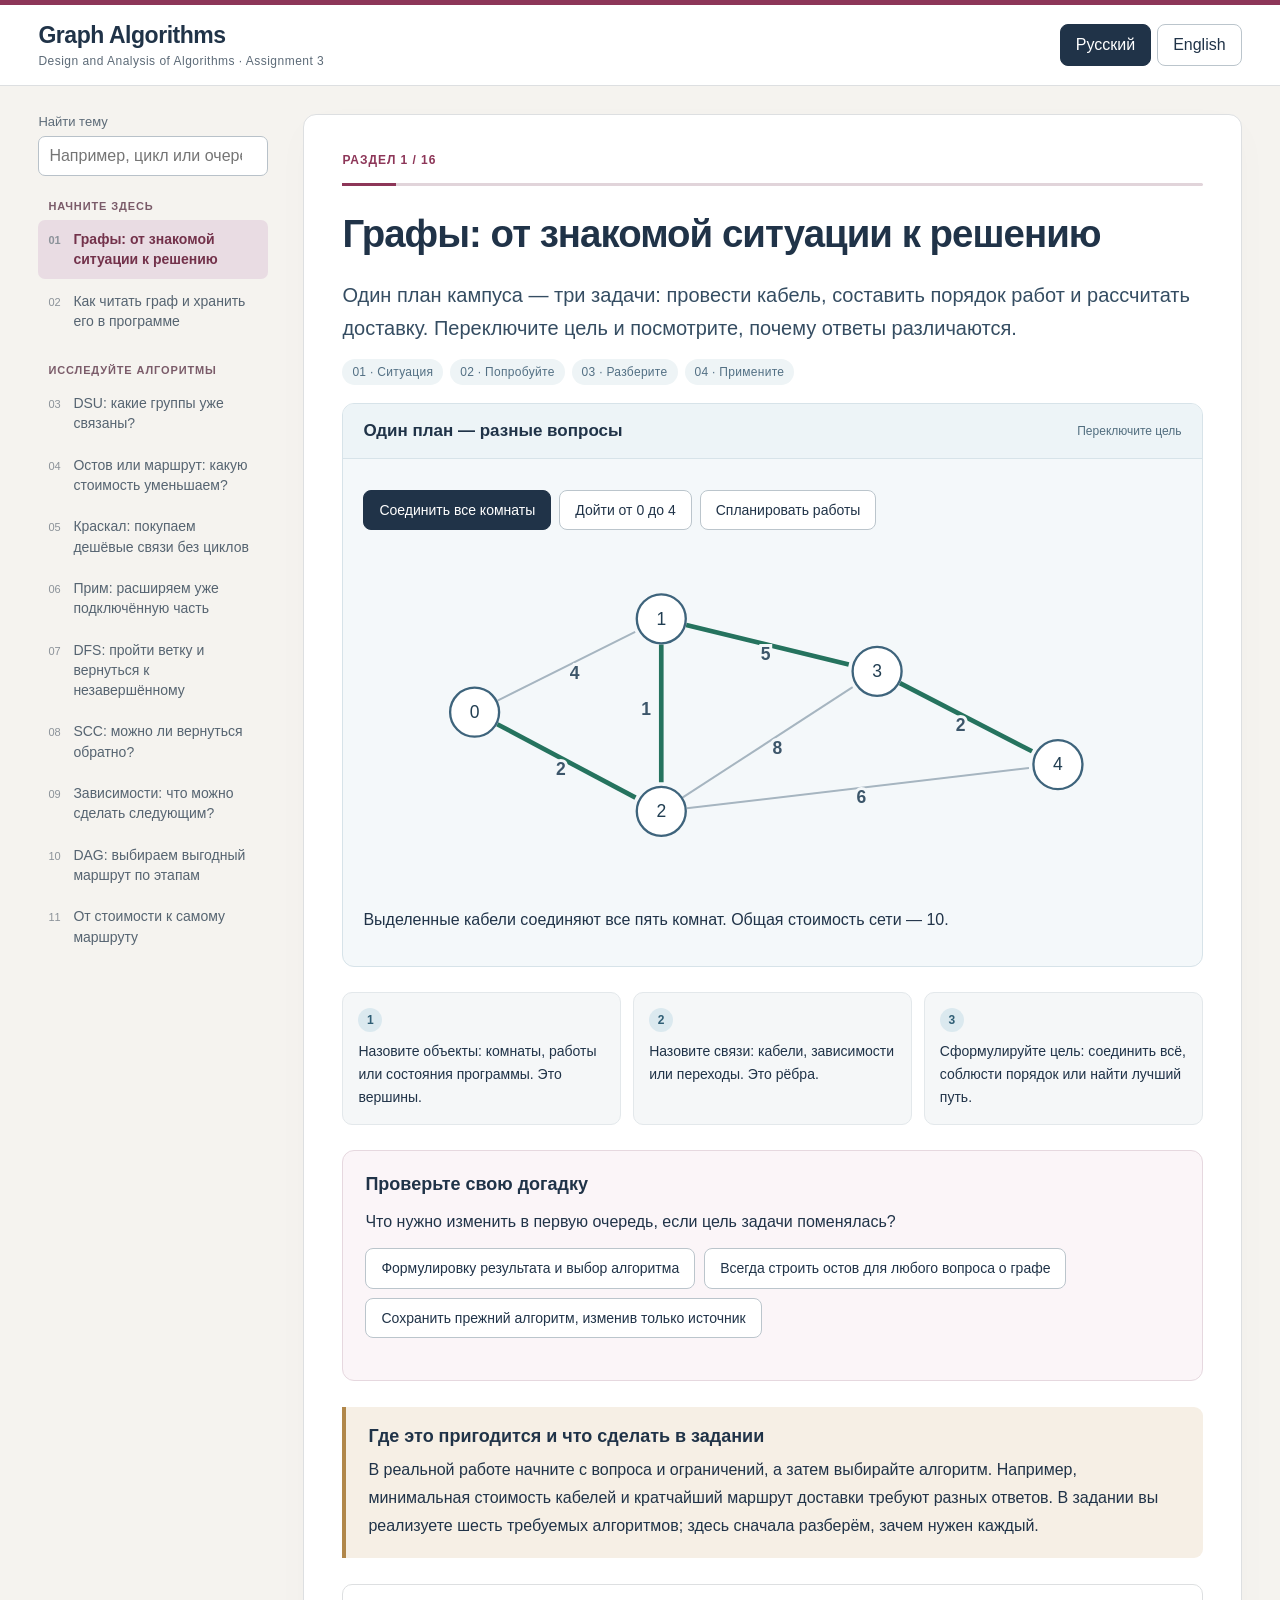
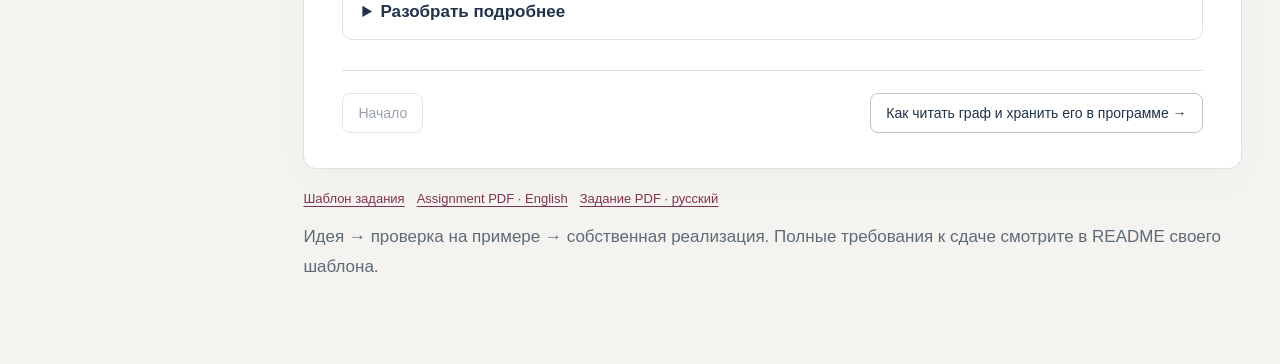
==== docs/index.html @ f6b81cdb "Уточнить субтитры и добавить выбор языка в плеере" ====
<!doctype html><html lang="ru"><head><meta charset="utf-8"><meta name="viewport" content="width=device-width,initial-scale=1"><meta name="description" content="Explore graph algorithms through interactive diagrams, questions, practical applications and course reading. Russian and English."><title>Graph Algorithms | DAA</title><style>:root{font-family:"Segoe UI",Arial,sans-serif;color:#203348;background:#f5f3ef;--ink:#203348;--muted:#5d6b78;--line:#dddfe1;--rose:#8d3658;--blue:#356b89;--green:#25735e;--amber:#9b6616}*{box-sizing:border-box}body{margin:0}button,input,select{font:inherit}button,a,summary{-webkit-tap-highlight-color:transparent}button{cursor:pointer;border:1px solid #bbc5cc;border-radius:8px;padding:10px 15px;background:white;color:var(--ink);line-height:1.3}button:hover{border-color:var(--blue);background:#f0f6f8}button:disabled{opacity:.45;cursor:default}button[aria-pressed=true],button.primary{background:var(--ink);color:white;border-color:var(--ink)}a{color:#813450;text-underline-offset:3px}a:focus-visible,button:focus-visible,input:focus-visible,summary:focus-visible{outline:3px solid #bd7293;outline-offset:3px}header{background:#fff;border-top:5px solid var(--rose);border-bottom:1px solid var(--line);padding:17px 3vw;display:flex;justify-content:space-between;align-items:center;gap:15px;flex-wrap:wrap}.brand{font-size:23px;font-weight:700;letter-spacing:-.02em}.brand small{display:block;font-size:12px;color:var(--muted);letter-spacing:.04em;font-weight:500;margin-top:5px}.languages{display:flex;gap:6px}.layout{max-width:1480px;margin:auto;display:grid;grid-template-columns:230px minmax(0,990px);gap:35px;padding:28px 3vw 50px}aside{position:sticky;top:18px;align-self:start;max-height:94vh;overflow:auto}aside label{font-size:13px;color:var(--muted);display:block;margin:0 0 7px}#search{width:100%;border:1px solid #b8c1c9;border-radius:7px;padding:10px;background:white}.navgroup{font-size:11px;font-weight:700;text-transform:uppercase;letter-spacing:.08em;color:#7a5b69;margin:24px 10px 8px}#contents a{display:flex;align-items:baseline;gap:8px;text-decoration:none;color:#566471;font-size:14px;line-height:1.45;padding:9px 10px;border-radius:7px;margin:3px 0}#contents a span{font-size:11px;min-width:17px;color:#8b9299}#contents a:hover{background:#ece7e5}#contents a[aria-current=page]{background:#e9dce3;color:#73324b;font-weight:650}.navhint{font-size:13px;color:var(--muted);line-height:1.6;padding:0 10px}article{background:white;border:1px solid var(--line);border-radius:13px;padding:35px 38px;box-shadow:0 12px 40px #20334805;min-width:0}.eyebrow{font-size:12px;color:var(--rose);font-weight:700;text-transform:uppercase;letter-spacing:.08em;margin:0 0 12px}h1{font-size:clamp(28px,3vw,39px);line-height:1.2;letter-spacing:-.025em;margin:0 0 22px}h2{font-size:23px;line-height:1.3;margin:29px 0 13px}h3{font-size:18px;line-height:1.4;margin:15px 0 10px}p,li{font-size:17px;line-height:1.75}p{margin:12px 0}.story{font-size:20px;line-height:1.65;color:#354d62;max-width:850px}.routebar{display:flex;gap:7px;flex-wrap:wrap;margin:22px 0}.routebar span{font-size:12px;letter-spacing:.025em;color:#537084;background:#eef4f6;border-radius:20px;padding:6px 10px}.steps{display:grid;grid-template-columns:repeat(3,1fr);gap:12px;margin:25px 0}.stepcard{background:#f5f7f8;border:1px solid #e3e8eb;border-radius:10px;padding:15px}.stepcard b{display:flex;width:24px;height:24px;align-items:center;justify-content:center;border-radius:50%;background:#dbe9ef;color:#2f5e75;font-size:12px;margin-bottom:8px}.stepcard p{font-size:14px;line-height:1.65;margin:0}.transfer{background:#f6efe5;border-left:4px solid #b1874a;padding:18px 22px;border-radius:0 9px 9px 0;margin:26px 0}.transfer h2{font-size:18px;margin:0 0 8px}.transfer p{font-size:16px;margin:0}.lab{border:1px solid #d7e3e9;border-radius:12px;background:#f4f8fa;margin:25px 0;overflow:hidden}.labbar{padding:17px 20px;border-bottom:1px solid #d7e3e9;display:flex;align-items:center;justify-content:space-between;gap:12px;flex-wrap:wrap;background:#edf4f7}.labbar strong{font-size:17px}.labbar small{font-size:12px;color:#526e7f}.labbody{padding:18px 20px}.lab svg{display:block;width:100%;height:auto;max-height:350px;overflow:visible}.lab .controls{display:flex;gap:8px;flex-wrap:wrap;align-items:center;margin:13px 0}.lab .controls button{font-size:14px}.lab .message{font-size:16px;line-height:1.65;margin:14px 0}.lab .state{font:14px/1.7 Consolas,monospace;white-space:pre-wrap;background:white;border:1px solid #d6e1e7;padding:12px 15px;border-radius:8px}.metrics{display:flex;gap:10px;flex-wrap:wrap;margin:13px 0}.metric{padding:8px 12px;background:white;border:1px solid #d6e1e7;border-radius:8px;font-size:13px}.metric b{font-size:18px;margin-left:6px}.legend{font-size:12px;color:#587184;line-height:1.5;margin:10px 0}.node{cursor:pointer;outline:none}.node circle{transition:fill .2s,stroke .2s;stroke-width:2}.node:hover circle,.node:focus-visible circle{stroke-width:4;stroke:#8d3658}.lab path{transition:stroke .2s,stroke-width .2s}.feedback{border-radius:8px;padding:12px 15px;font-size:15px;line-height:1.6;background:#e8f2ec;color:#245640;margin-top:12px}.feedback.bad{background:#f9ece4;color:#793f1e}.quiz{border:1px solid #e6d8df;background:#fbf5f8;padding:22px;border-radius:12px;margin:25px 0}.quiz h2{margin:0;font-size:18px}.quiz p{font-size:16px}.choices{display:flex;gap:9px;flex-wrap:wrap}.choices button{font-size:14px;text-align:left}.deep{border:1px solid var(--line);border-radius:10px;margin:22px 0;background:white}.deep>summary{cursor:pointer;padding:17px 19px;font-weight:650;font-size:17px;list-style-position:inside}.deep[open]>summary{border-bottom:1px solid var(--line)}.deepbody{padding:6px 21px 18px}.deepbody p,.deepbody li{font-size:16px;line-height:1.75}.deepbody h2{font-size:21px}.deepbody h3{font-size:18px}.codebar{display:flex;align-items:center;justify-content:space-between;gap:10px;flex-wrap:wrap}.codebar h3{margin:10px 0}.codebar button{font-size:13px}.small{font-size:13px;color:var(--muted);line-height:1.6}.tablewrap{overflow:auto}table{border-collapse:collapse;width:100%;margin:18px 0;font-size:14px;line-height:1.6}td,th{border:1px solid var(--line);text-align:left;padding:10px;vertical-align:top}th{background:#f0f3f5}code{font-family:Consolas,monospace;font-size:.9em;background:#f0f2f5;padding:1px 4px;border-radius:3px;overflow-wrap:anywhere}pre{font:14px/1.65 Consolas,monospace;overflow:auto;white-space:pre;padding:19px;background:#173248;color:#ecf2f7;border-radius:9px;max-height:600px}pre code{background:none;padding:0;font-size:inherit;white-space:pre;overflow-wrap:normal}.resourcehead{display:flex;gap:10px;align-items:center;flex-wrap:wrap}.resourcehead span{font-size:12px;color:var(--muted)}.videogrid,.bookgrid{display:grid;grid-template-columns:repeat(2,minmax(0,1fr));gap:13px;margin:16px 0}.videoCard,.bookCard{border:1px solid var(--line);border-radius:10px;overflow:hidden;background:white}.videoCard img{width:100%;aspect-ratio:16/9;object-fit:cover;display:block;background:#dce8ee}.videoCard .cardbody,.bookCard{padding:15px}.videoCard h3,.bookCard h3{margin:4px 0 8px;font-size:16px}.videoCard p,.bookCard p{font-size:13px;line-height:1.6}.videoCard button,.bookCard button{font-size:13px;padding:7px 10px}.videoCard iframe{width:100%;aspect-ratio:16/9;border:0;display:block}.bookCard .badge{display:inline-block;font-size:11px;padding:4px 7px;border-radius:12px;background:#ebf1ea;color:#345b3b}.bookCard .badge.extra{background:#f3eadf;color:#805b2d}.bookLinks{display:flex;gap:12px;align-items:center;flex-wrap:wrap;font-size:13px}.bookFrame{width:100%;height:650px;border:1px solid var(--line);border-radius:9px;margin-top:13px;background:#eef2f4}.bookPreview[hidden]{display:none}.nextnav{display:flex;justify-content:space-between;gap:12px;border-top:1px solid var(--line);padding-top:22px;margin-top:30px}.nextnav button{max-width:48%;text-align:left;font-size:14px}footer{font-size:13px;line-height:1.6;color:var(--muted);padding:20px 0}.quicklinks{display:flex;flex-wrap:wrap;gap:12px}.courseVideo{width:100%;background:#173248;margin-top:12px;border-radius:8px}.videoChapters{display:flex;flex-wrap:wrap;gap:6px;margin-top:12px}.videoChapters button{font-size:12px;padding:7px}.skip{position:absolute;left:15px;top:-80px;background:white;padding:9px;z-index:5}.skip:focus{top:15px}.pdfTopics{display:flex;gap:8px;flex-wrap:wrap;margin-top:12px}.pdfTopics button{font-size:12px;padding:7px 10px}.progressline{height:3px;background:#e1d4da;border-radius:3px;margin:0 0 25px}.progressline span{height:3px;display:block;background:var(--rose);transition:width .2s}.live{min-height:20px}.tag{font-size:12px;background:#e7eef2;padding:4px 7px;border-radius:6px}.summarycost{color:#25735e;font-weight:700}.panelTitle{font-size:14px;font-weight:650;color:#4b6577}.motion{animation:appear .22s ease-out}@keyframes appear{from{opacity:.4;transform:translateY(4px)}to{opacity:1;transform:translateY(0)}}@media(prefers-reduced-motion:reduce){*{animation:none!important;transition:none!important;scroll-behavior:auto!important}}@media(max-width:1050px){.layout{grid-template-columns:190px minmax(0,1fr);gap:20px;padding:22px 18px}article{padding:29px}.steps{grid-template-columns:1fr}.stepcard{display:flex;gap:12px;padding:12px}.stepcard b{flex-shrink:0;margin-top:1px}}@media(max-width:740px){header{padding:15px}.layout{display:block;padding:14px}aside{position:static;max-height:none;margin-bottom:17px}#contents{display:flex;gap:5px;overflow-x:auto;padding-bottom:8px}#contents .navgroup,.navhint{display:none}#contents a{white-space:nowrap;border:1px solid #d3d8de;font-size:12px;padding:7px}#contents a span{display:none}article{padding:24px 18px;border-radius:10px}.brand{font-size:21px}h1{font-size:29px}.story{font-size:18px}p,li{font-size:16px}.videogrid,.bookgrid{grid-template-columns:1fr}.labbody{padding:15px 12px}.labbar{padding:14px}.labbar strong{font-size:16px}.lab .message{font-size:15px}.bookFrame{height:510px}.lab .controls button{font-size:13px;padding:9px}.steps{margin:19px 0}.quiz{padding:17px}.deepbody{padding:5px 15px 15px}.nextnav button{font-size:12px}pre{font-size:12px;padding:14px}.lab svg{max-height:310px}}@media print{header,aside,.nextnav,.lab .controls,.choices,.codebar button{display:none}.layout{display:block;padding:0}article{border:0;padding:0}body{background:white}video,iframe{display:none}pre{color:black;background:#eee;white-space:pre-wrap}.deepbody{display:block}}

.bookSheet{max-height:720px;overflow:auto;border:1px solid var(--line);border-radius:9px;margin:13px 0;background:#e7e9ec;padding:12px}.bookPage{display:block;width:100%;height:auto;max-width:100%;background:white}.bookPreview{margin-top:20px}.routebar{margin:14px 0}.lab{margin:18px 0}

.practice{margin:26px 0;padding:24px;border:1px solid #d7e1e6;border-radius:14px;background:#f4f8fa}.practice h2{margin:12px 0}.practice li{margin:10px 0;line-height:1.65}
</style></head><body><a class="skip" href="#main">К уроку / Skip to lesson</a><header><div class="brand">Graph Algorithms<small>Design and Analysis of Algorithms · Assignment 3</small></div><div class="languages" role="group" aria-label="Language / Язык"><button id="ru" aria-pressed="true">Русский</button><button id="en" aria-pressed="false">English</button></div></header><div class="layout"><aside><label id="searchLabel" for="search"></label><input id="search" type="search" autocomplete="off"><nav id="contents" aria-label="Lesson contents"></nav><p id="empty" class="small" role="status"></p><p id="navHint" class="navhint"></p></aside><main id="main" tabindex="-1"><article><p id="eyebrow" class="eyebrow"></p><div class="progressline" aria-hidden="true"><span id="progress"></span></div><h1 id="title"></h1><p id="story" class="story"></p><div id="routebar" class="routebar"></div><section id="activity"></section><section id="steps" class="steps"></section><section id="quiz"></section><section id="transfer" class="transfer"></section><section id="practice"></section><section id="deeper"></section><section id="reading"></section><section id="videos"></section><nav class="nextnav" aria-label="Lesson navigation"><button id="prev"></button><button id="next"></button></nav></article><footer><div class="quicklinks"><a href="https://github.com/RZhaniya/daa-assignment-3-graphs" id="templateLink" target="_blank" rel="noopener"></a><a href="https://github.com/RZhaniya/daa-assignment-3-graphs/blob/main/docs/Assignment_3_EN.pdf" target="_blank" rel="noopener">Assignment PDF · English</a><a href="https://github.com/RZhaniya/daa-assignment-3-graphs/blob/main/docs/Assignment_3_RU.pdf" target="_blank" rel="noopener">Задание PDF · русский</a></div><p id="footerNote"></p></footer></main></div><script id="lesson-data" type="application/json">[{"id": "overview", "RU": {"title": "Графы: от знакомой ситуации к решению", "story": "Один план кампуса — три задачи: провести кабель, составить порядок работ и рассчитать доставку. Переключите цель и посмотрите, почему ответы различаются.", "steps": ["Назовите объекты: комнаты, работы или состояния программы. Это вершины.", "Назовите связи: кабели, зависимости или переходы. Это рёбра.", "Сформулируйте цель: соединить всё, соблюсти порядок или найти лучший путь."], "transfer": "В реальной работе начните с вопроса и ограничений, а затем выбирайте алгоритм. Например, минимальная стоимость кабелей и кратчайший маршрут доставки требуют разных ответов. В задании вы реализуете шесть требуемых алгоритмов; здесь сначала разберём, зачем нужен каждый.", "theory": "<p>Фрагменты кода в уроке показывают отдельные приёмы. Шесть алгоритмов задания и функцию восстановления пути вы реализуете самостоятельно. В конце урока есть отдельный запускаемый пример BFS для знакомства со списками смежности и очередью.<\/p>"}, "EN": {"title": "Graphs: from a familiar situation to a solution", "story": "One campus plan, three tasks: install cables, schedule work and plan a delivery. Switch the objective and see why the answers differ.", "steps": ["Identify the objects: rooms, tasks or program states. These are vertices.", "Identify the links: cables, dependencies or transitions. These are edges.", "State the objective: connect everything, respect an order or find a best route."], "transfer": "In practice, start with the question and constraints, then choose an algorithm. A cheap cable layout and a shortest delivery route ask for different answers. The assignment requires six methods; first understand what each is for.", "theory": "<p>Code fragments illustrate individual techniques. Implement the six assignment algorithms and route reconstruction yourself. A separate runnable BFS example at the end demonstrates adjacency lists and a queue.<\/p>"}, "lab": "overview", "quiz": {"RU": {"question": "Что нужно изменить в первую очередь, если цель задачи поменялась?", "options": ["Формулировку результата и выбор алгоритма", "Всегда строить остов для любого вопроса о графе", "Сохранить прежний алгоритм, изменив только источник"], "feedback": "Одного и того же графа недостаточно: цель определяет, какой ответ считать правильным."}, "EN": {"question": "What should you reconsider first when the goal changes?", "options": ["The required result and algorithm", "Always build an MST for any graph question", "Keep the same algorithm and only change the source"], "feedback": "A graph alone is insufficient: the objective determines which answer is correct."}, "answer": 0}, "code": "", "book": null, "videos": []}, {"id": "model", "RU": {"title": "Как читать граф и хранить его в программе", "story": "На схеме комнаты обозначены числами. Линия означает доступный переход, стрелка — переход только в одну сторону, число на ребре — его стоимость. Переключите вид графа и проговорите, что изменилось в модели.", "steps": ["Список рёбер отвечает на вопрос «какие связи существуют?».", "Список смежности отвечает на вопрос «куда можно перейти из этой вершины?».", "ID ребра сохраняет связь между исходной строкой входа и результатом алгоритма."], "transfer": "В программе навигации из комнаты нужно быстро получить соседние комнаты, поэтому удобен список смежности. В задании сохраняйте номер исходной строки edges[i], даже если позже сортируете рёбра. Работу со списками можно проследить в отдельном BFS-примере в конце урока.", "theory": "<p>Здесь n — число вершин, m — число входных рёбер.<\/p>\n<p class=\"lead\">Сначала определите направление рёбер, смысл веса и состав ответа. Эти решения должны быть видны в структурах данных.<\/p>\n<p>Вершины задания имеют номера от 0 до n−1. Строка <code>edges[i]<\/code> задаёт ребро с исходным ID i. Этот ID не меняется при сортировке, помещении в очередь или построении обратного графа. Для взвешенного ребра храните <code>from<\/code>, <code>to<\/code>, <code>weight<\/code> и <code>id<\/code>.<\/p>\n<h2>Список смежности<\/h2><p>Для каждого v храните исходящие рёбра. В ориентированном графе добавляется одна запись. В неориентированном графе добавляются две ориентированные записи с одним ID: u→v и v→u. Это две записи одного ребра, а не два выбранных ребра леса. Петля не может попасть в остов. Параллельные рёбра сохраняйте отдельно.<\/p>\n<p>Список смежности занимает O(n+m) памяти. Матрица смежности занимает O(n²): для 100000 вершин она не подходит. Обход соседей в списках даёт O(n+m), если каждое ребро просматривается ограниченное число раз.<\/p>\n<h2>Ограничения задания<\/h2><p>0 ≤ n ≤ 100000; для dag требуется n ≥ 1. Число рёбер или операций DSU не превышает 250000. Вес: от −1000000000 до 1000000000. Концы рёбер и source корректны; для n=0 рёбра и операции пусты. Обрабатывать повреждённый JSON в алгоритмах не требуется.<\/p><h2>Типы и сравнения<\/h2><p>Номер вершины и отдельный вес в пределах задания помещаются в int, а сумма весов может выйти за его пределы. Например, три ребра по 1000000000 дают 3000000000. В Java используйте long для стоимости и Long[] для расстояний с null. Сравнивайте веса через Long.compare, а не вычитанием. Для воспроизводимости можно сравнивать равные по весу рёбра по ID. Задание допускает и другие корректные оптимумы.<\/p>\n<p>При чтении строки i сохраните id=i в своей записи ребра. Сортируйте копию списка, чтобы исходный массив оставался доступен по ID. При построении обратного графа поменяйте направление, сохранив ID исходного ребра.<\/p>\n", "code_context": "Фрагмент внутри метода; импортируйте java.util.List и java.util.ArrayList. Вершины имеют номера 0, 1, 2."}, "EN": {"title": "Reading a graph and storing it in a program", "story": "Rooms are numbered on the diagram. A line represents an available link, an arrow makes it one-way, and a number gives its cost. Switch the graph model and describe what changed.", "steps": ["An edge list answers “which links exist?”.", "An adjacency list answers “where can I go from this vertex?”.", "An edge ID connects an original input row to the algorithm’s result."], "transfer": "Navigation software needs quick access to neighbouring rooms, so an adjacency list is useful. Preserve the original row index edges[i] even when sorting edges. The separate BFS example at the end of the lesson demonstrates these lists in use.", "theory": "<p>Here n is the number of vertices and m the number of input edges.<\/p>\n<p class=\"lead\">Decide the edge direction, the meaning of the weight and the required output before choosing data structures.<\/p>\n<p>Assignment vertices are 0..n−1. The row <code>edges[i]<\/code> has original edge ID i. Sorting, queue insertion and transposition must not change it. A weighted edge stores <code>from<\/code>, <code>to<\/code>, <code>weight<\/code> and <code>id<\/code>.<\/p>\n<h2>Adjacency lists<\/h2><p>Store outgoing edges for each vertex. A directed edge contributes one entry. An undirected edge contributes entries u→v and v→u with the same original ID. These are two representations of one edge, not two selected forest edges. A self-loop cannot belong to a forest. Keep parallel edges as separate candidates.<\/p>\n<p>Adjacency lists use O(n+m) memory. An adjacency matrix uses O(n²), which is unsuitable for 100000 vertices. Traversal is O(n+m) when each stored edge is examined a bounded number of times.<\/p>\n<h2>Assignment limits<\/h2><p>0 ≤ n ≤ 100000; dag requires n ≥ 1. There are at most 250000 edges or DSU operations. Weights range from −1000000000 to 1000000000. Endpoints and source are valid; edges and operations are empty for n=0. Algorithm implementations need not handle malformed JSON.<\/p><h2>Numeric types and comparisons<\/h2><p>A vertex index and a single permitted weight fit int; a total may not. Three edges of weight 1000000000 sum to 3000000000. Use long for Java totals and Long[] for nullable distances. Compare weights using Long.compare rather than subtraction. You may break weight ties by ID for reproducibility; the assignment also accepts other valid optima.<\/p>\n<p>When reading row i, retain id=i in your edge record. Sort a copy of the list so that the original array remains available for ID lookup. When building the transpose, reverse the direction while retaining the original edge ID.<\/p>\n", "code_context": "Method-body fragment; import java.util.List and java.util.ArrayList. The vertices are 0, 1, 2."}, "lab": "model", "quiz": {"RU": {"question": "Ребро было третьим во входе, а после сортировки стало первым. Какой у него ID?", "options": ["Его нужно создать заново", "2", "0"], "feedback": "Нумерация начинается с нуля. ID относится к исходной строке, а не к позиции после сортировки."}, "EN": {"question": "An edge was third in the input and first after sorting. What is its ID?", "options": ["Assign a new one", "2", "0"], "feedback": "IDs are zero-based original row numbers, not sorted positions."}, "answer": 1}, "code": "int n = 3;\nList<List<Integer>> neighbours = new ArrayList<>();\nfor (int v = 0; v < n; v++) neighbours.add(new ArrayList<>());\nneighbours.get(0).add(2);\nneighbours.get(2).add(0);\nSystem.out.println(neighbours.get(0));\nSystem.out.println(neighbours.get(2));", "book": ["20.1", 549, 571, "40graphs"], "videos": [{"id": "7fujbpJ0LB4", "title": "Depth First Search Algorithm | Graph Theory", "author": "WilliamFiset", "thumbnail": "https://i.ytimg.com/vi/7fujbpJ0LB4/hqdefault.jpg", "verified": "2026-10-19"}], "practice": {"RU": {"task": "Создайте список смежности для трёх вершин. Добавьте неориентированное ребро 0–2 и выведите соседей вершин 0 и 2. Какие две записи нужны для одного ребра?", "explanation": ["Для каждой вершины создаём отдельный пустой список.", "Записи 0→2 и 2→0 позволяют пройти по неориентированному ребру в обе стороны.", "Вершина 1 остаётся с пустым списком. Добавьте второе ребро 1–2 и проверьте новые списки."]}, "EN": {"task": "Create adjacency lists for three vertices. Add the undirected edge 0–2 and print the neighbours of 0 and 2. Which two entries represent this one edge?", "explanation": ["Create a separate empty list for each vertex.", "Entries 0→2 and 2→0 allow traversal in both directions along the undirected edge.", "Vertex 1 keeps an empty list. Add edge 1–2 and check the updated lists."]}, "output": "[2]\n[0]"}}, {"id": "dsu", "RU": {"title": "DSU: какие группы уже связаны?", "story": "В учебной группе создаются команды. Сначала каждый работает отдельно. Затем две команды объединяются для совместного проекта. Важно быстро узнать, находятся ли два человека уже в одной команде. Выберите две вершины и объедините их; затем повторите ту же связь.", "steps": ["При объединении разных групп их число уменьшается на один.", "Повторная связь внутри одной группы ничего не меняет.", "DSU хранит представителя группы; сжатие пути ускоряет последующие поиски."], "transfer": "В сеть по одному добавляют соединения между компьютерами. Компьютеры — вершины, новые соединения — операции union. После каждого добавления DSU отвечает, сколько отдельных групп осталось и как велика крупнейшая. Это и есть два числа состояния в задании. Удаления связей здесь не рассматриваются.", "theory": "\n<p class=\"lead\">DSU поддерживает разбиение вершин на непересекающиеся множества. find(v) возвращает представителя множества; union(a,b) объединяет два множества.<\/p>\n<p>В начале каждая вершина является своим корнем: parent[v]=v, size[v]=1. Количество компонент равно n; наибольшая имеет размер 1, а при n=0 - 0. Размер имеет смысл у корня. Вызов union сначала находит оба корня. Если они совпадают, ничего менять не нужно: это относится и к повторной связи, и к объединению вершины с собой.<\/p>\n<h2>Сжатие пути и объединение по размеру<\/h2><p>В двухпроходном варианте find сначала доходит до корня, затем повторно проходит тот же путь и перенаправляет посещённые вершины прямо к корню. Переменная next сохраняет старого родителя до изменения parent[v]. При объединении подвесьте меньший корень к большему, прибавьте размер меньшей компоненты и уменьшите счётчик ровно на один. Не считайте rank размером, если выберете объединение по рангу.<\/p>\n\n<h2>Почему это корректно<\/h2><p>Инвариант: деревья parent задают текущее разбиение на компоненты; size[root] равен числу вершин компоненты. Сжатие меняет форму дерева, но не его корень и не состав множества. Объединение разных корней соединяет ровно две компоненты и не затрагивает остальные. Поэтому после каждой операции сохранённые components и largest описывают текущий граф.<\/p>\n<p><strong>Сложность:<\/strong> O(n+q α(n)) амортизированного времени со сжатием пути и балансировкой. Память DSU O(n), а вместе с массивом всех q ответов - O(n+q). Это не обещание константного времени для каждого отдельного find. Обычный DSU не поддерживает удаление произвольного ребра: для такой задачи нужна другая организация вычислений.<\/p>\n<p>В задании верните массив состояний после операций, без начального состояния. Сохраняйте два числа в каждой строке ответа, а не ссылку на один постоянно изменяемый массив.<\/p>\n<p>В оценке q — число объединений, α(n) — очень медленно растущая обратная функция Аккермана.<\/p>", "code_context": "Фрагмент внутри метода; импортируйте java.util.Arrays для вывода массива. Корень уже известен, выполняется только один шаг второго прохода."}, "EN": {"title": "DSU: which groups are already connected?", "story": "Students form project teams. Initially everyone works alone; later, two teams merge. You need to tell whether two people already belong to the same team. Select two vertices and merge their teams, then repeat the same link.", "steps": ["Merging two different groups reduces their count by one.", "A repeated link within one group changes nothing.", "DSU stores a representative; path compression speeds up later searches."], "transfer": "A network receives new computer-to-computer links. Computers are vertices; each added link is a union operation. After each addition, DSU reports the number of groups and the largest group size: the two state values required by the assignment. Link deletion is outside this model.", "theory": "\n<p class=\"lead\">DSU maintains a partition of vertices into disjoint sets. find(v) returns the representative of a set; union(a,b) merges two sets.<\/p>\n<p>Initially each vertex is its own root: parent[v]=v and size[v]=1. There are n components; largest is 1, or 0 when n=0. Component size is meaningful at a root. Union first finds both roots. If they coincide, nothing changes; this covers repeated links and self-unions.<\/p>\n<h2>Path compression and union by size<\/h2><p>A two-pass find walks to the root, then follows the original path again from the starting vertex and points each visited vertex directly at the root. The variable next saves the old parent before overwriting parent[v]. Union attaches the smaller root to the larger one, adds the smaller size and reduces the component count exactly once. If you use rank instead, maintain sizes separately.<\/p>\n\n<h2>Correctness<\/h2><p>Invariant: parent trees represent the current components and size[root] counts their vertices. Compression changes the tree shape without changing its root or membership. Merging different roots joins exactly two components and leaves every other component unchanged. Thus components and largest describe the graph after each operation.<\/p>\n<p><strong>Complexity:<\/strong> O(n+q α(n)) amortised time with compression and balancing. DSU storage is O(n); including q returned states it is O(n+q). This does not claim constant worst-case time for every individual find. Ordinary DSU does not support arbitrary edge deletion.<\/p>\n<p>For the assignment, return a state after each operation, without an initial state. Store a new pair of numbers for each answer, rather than repeatedly storing a reference to one mutable array.<\/p>\n<p>In this bound, q counts union operations and α(n) is the very slowly growing inverse Ackermann function.<\/p>", "code_context": "Method-body fragment; import java.util.Arrays to print the array. The root is already known; this is one step of the second pass."}, "lab": "dsu", "quiz": {"RU": {"question": "После связей 0–1 и 1–2 добавляем 0–2. Число групп уменьшится?", "options": ["Да, каждое добавленное ребро уменьшает счётчик", "Число групп то же, но размер группы станет 4", "Нет, обе вершины уже в одной группе"], "feedback": "0 и 2 уже связаны через 1. Новое ребро не объединяет разные компоненты."}, "EN": {"question": "After links 0–1 and 1–2, does adding 0–2 reduce the group count?", "options": ["Yes; every added edge reduces the count", "The count stays, but the group size becomes 4", "No; both vertices already share a group"], "feedback": "0 and 2 are already connected through 1, so no distinct components merge."}, "answer": 2}, "code": "int[] parent = {0, 0, 1, 2};\nint v = 3, root = 0;\nint next = parent[v];\nparent[v] = root;\nv = next;\nSystem.out.println(Arrays.toString(parent));\nSystem.out.println(v);", "book": ["19.3–19.4", 527, 549, "15uf"], "videos": [{"id": "ibjEGG7ylHk", "title": "Union Find Introduction", "author": "WilliamFiset", "thumbnail": "https://i.ytimg.com/vi/ibjEGG7ylHk/hqdefault.jpg", "verified": "2026-10-19"}, {"id": "0jNmHPfA_yE", "title": "Union Find - Union and Find Operations", "author": "WilliamFiset", "thumbnail": "https://i.ytimg.com/vi/0jNmHPfA_yE/hqdefault.jpg", "verified": "2026-10-19"}, {"id": "VHRhJWacxis", "title": "Union Find Path Compression", "author": "WilliamFiset", "thumbnail": "https://i.ytimg.com/vi/VHRhJWacxis/hqdefault.jpg", "verified": "2026-10-19"}], "practice": {"RU": {"task": "Даны parent=[0,0,1,2], текущая вершина v=3 и уже найденный корень root=0. Напишите один шаг сжатия пути: перенаправьте v к корню, затем перейдите к её прежнему родителю. Не пишите весь find.", "explanation": ["next сохраняет 2 до изменения массива.", "parent[3]=0 сокращает путь для вершины 3; остальные ссылки пока не меняются.", "v=next продолжает проход по прежнему пути. Если сначала перезаписать parent[v], старую ссылку можно потерять."]}, "EN": {"task": "Given parent=[0,0,1,2], current vertex v=3 and an already known root=0, write one compression step: point v to the root, then move to its former parent. Do not write the entire find operation.", "explanation": ["next retains 2 before the array is changed.", "parent[3]=0 shortens the path from vertex 3; the other links remain unchanged for now.", "v=next continues along the original path. Overwriting parent[v] first could lose that link."]}, "output": "[0, 0, 1, 0]\n2"}}, {"id": "mst", "RU": {"title": "Остов или маршрут: какую стоимость уменьшаем?", "story": "Нужно соединить пять комнат кабелем. За каждое проложенное ребро вы платите один раз. Другая задача — пройти из комнаты 0 в комнату 4 с наименьшей стоимостью. Сравните выделенные связи: одинаковые веса не означают одинаковую задачу.", "steps": ["Остов соединяет все вершины компоненты без циклов.", "Маршрут соединяет выбранные начало и конец.", "Краскал и Прим решают первую задачу; кратчайшие пути — вторую."], "transfer": "Нужно проложить кабели между зданиями. Вершины — здания, рёбра — разрешённые трассы, веса — стоимость прокладки. Остов выбирает самый дешёвый набор, соединяющий здания. При этом дерево не имеет резервных связей: требования отказоустойчивости потребуют более сложной модели. В задании верните стоимость, ID выбранных рёбер и число компонент.", "theory": "\n<p class=\"lead\">Выберите рёбра минимальной суммарной стоимости так, чтобы внутри каждой компоненты исходного неориентированного графа все вершины были соединены без циклов.<\/p>\n<p>Для связного графа результат является деревом. Для несвязного - лесом, включая изолированные вершины. При c компонентах лес содержит n−c рёбер. Для n=0 стоимость и число компонент равны нулю. Отрицательный вес допустим: он означает снижение общей стоимости. Даже петлю с отрицательным весом нельзя включать в остов, поскольку она не соединяет разные вершины и образует цикл.<\/p>\n<h2>Свойство разреза<\/h2><p>Разрез делит вершины на две части. Если он не пересекает уже выбранные рёбра, одно из самых лёгких рёбер через этот разрез можно безопасно добавить к некоторому оптимальному остову, содержащему текущие выбранные рёбра. При равных весах безопасное ребро не обязано входить во все оптимальные остовы.<\/p>\n<p>Обоснование заменой: возьмите оптимальный остов без выбранного лёгкого ребра e. Добавление e создаёт цикл. В этом цикле есть другое ребро f через тот же разрез; его вес не меньше веса e. Замените f на e: связность сохранится, стоимость не вырастет. Для леса рассуждение применяется отдельно к каждой исходной компоненте.<\/p>\n<h2>Почему нужны два алгоритма<\/h2><p>Краскал выбирает рёбра глобально по весу и отсеивает циклы через DSU. Прим расширяет одно построенное дерево через минимальное ребро его границы. Они могут выбрать разные ID, но должны вернуть одинаковую оптимальную стоимость и одинаковое количество компонент.<\/p>\n<p>Не путайте стоимость сети со стоимостью пути. Остов может вынуждать длинный обход между двумя вершинами, хотя в исходном графе есть более короткая прямая связь. В задаче маршрутов нужен алгоритм кратчайшего пути.<\/p>\n"}, "EN": {"title": "Spanning tree or route: which cost are we minimising?", "story": "You must connect five rooms with cables and pay for each installed link once. A different task is to travel from room 0 to room 4 as cheaply as possible. Compare the highlighted links: the same weights do not imply the same objective.", "steps": ["A spanning tree connects every vertex of a component without cycles.", "A route connects a chosen source and target.", "Kruskal and Prim solve the first problem; shortest-path algorithms solve the second."], "transfer": "Suppose buildings need cable connections. Vertices are buildings, edges are permitted cable routes, and weights are installation costs. An MST chooses the cheapest set connecting them. A tree provides no redundant links; reliability requirements need a richer model. Return cost, selected edge IDs and component count in the assignment.", "theory": "\n<p class=\"lead\">Select edges of minimum total cost so that every original connected component remains connected without cycles.<\/p>\n<p>A connected graph produces a tree; a disconnected graph produces a forest, including isolated vertices. With c components the forest has n−c edges. For n=0, both cost and component count are zero. Negative weights are valid discounts. Even a negative self-loop cannot be selected: it connects no distinct vertices and forms a cycle.<\/p>\n<h2>The cut property<\/h2><p>A cut partitions the vertices into two sets. If the cut respects the selected edges, a lightest edge crossing it is safe for some optimum containing those selected edges. When weights tie, a safe edge need not belong to every optimum.<\/p>\n<p>Exchange argument: take an optimum without the light edge e. Adding e creates a cycle. That cycle contains another edge f crossing the same cut, with weight at least that of e. Replace f by e; connectivity remains and cost does not increase. For a forest, apply the argument within each original connected component.<\/p>\n<h2>Why implement both methods?<\/h2><p>Kruskal examines globally sorted edges and uses DSU to reject cycles. Prim grows one tree using its cheapest boundary edge. Selected IDs may differ, but optimum costs and component counts must agree.<\/p>\n<p>Network cost is not path cost. A spanning tree may force a long detour between two vertices even when the original graph has a shorter direct connection. Routing requires a shortest-path objective.<\/p>\n"}, "lab": "overview", "quiz": {"RU": {"question": "Почему нельзя использовать сумму весов остова как расстояние от 0 до 4?", "options": ["Остов оплачивает связи всей компоненты", "Остов обязан содержать кратчайший путь между каждой парой", "Нужно просто разделить вес остова на число рёбер"], "feedback": "У этих задач разные объекты оптимизации: вся сеть и один путь."}, "EN": {"question": "Why is a forest’s total weight not the distance from 0 to 4?", "options": ["It pays for links spanning the entire component", "An MST must preserve a shortest path for every pair", "Divide the tree weight by its edge count"], "feedback": "The optimised objects differ: the entire network versus one route."}, "answer": 0}, "code": "", "book": ["21.1", 586, 608, "43mst"], "videos": []}, {"id": "kruskal", "RU": {"title": "Краскал: покупаем дешёвые связи без циклов", "story": "Для пяти комнат подготовили несколько вариантов кабеля. Рассматривайте предложения от дешёвых к дорогим. Перед покупкой ответьте: это ребро действительно соединит две разные части сети или только замкнёт уже существующий путь?", "steps": ["Упорядочьте кандидаты по весу.", "Если концы в разных компонентах, связь полезна: примите её и объедините компоненты.", "Если концы уже связаны, ребро создаст цикл: пропустите его."], "transfer": "В задаче проектирования сети это последовательный выбор наиболее выгодных допустимых соединений. В задании для проверки компонент используйте собственный DSU и сохраните исходные ID. Попробуйте специально неверное решение на схеме: обратная связь объяснит причину.", "theory": "\n<p class=\"lead\">Рассматривайте рёбра в неубывающем порядке веса. Принимайте ребро только тогда, когда его концы принадлежат разным деревьям текущего леса.<\/p>\n<p>Создайте отдельный DSU для этого вызова и пустой список выбранных ID. После сортировки исходные ID должны остаться у рёбер. Успешный union означает, что ребро соединяет разные компоненты и не создаёт цикл. При неуспешном union ребро пропускается. Не останавливайтесь после n−1 попыток: часть рёбер будет отвергнута, а исходный граф может быть несвязным.<\/p>\n\n<h2>Разбор примера<\/h2><p>На схеме пять вершин. При равных весах рассматриваем меньший ID первым. Порядок рёбер: 2, 1, 6, 0, 3, 5, 4. Принимаем ID 2, 1, 6; ID 0 пропускаем, потому что 0 и 1 уже связаны через 2. Затем принимаем ID 3. Рёбра 5 и 4 уже замыкают циклы. Итог: 1+2+2+5=10, четыре ребра и одна компонента: 5−1=4.<\/p>\n<h2>Инвариант и сложность<\/h2><p>Выбранные рёбра образуют лес, расширяемый до оптимального остовного леса. Перед добавлением ребра компонента DSU задаёт допустимый разрез, а рассматриваемое ребро имеет минимальный доступный вес через него. Свойство разреза сохраняет оптимальность. После обработки всех рёбер вершины каждой исходной компоненты соединены.<\/p>\n<p>Сортировка O(m log(m+1)), инициализация O(n), операции DSU амортизированно O(m α(n)). Итоговая граница задания O(n+m log(m+1)); память O(n+m). Возвращайте cost как long, edge_ids как исходные ID, components как число исходных компонент, совпадающее с конечным счётчиком DSU.<\/p>\n", "code_context": "Фрагмент внутри метода, дополнительные импорты не нужны. Рассматривается непустой массив рёбер."}, "EN": {"title": "Kruskal: buy cheap links without forming cycles", "story": "Several cable links are available for five rooms. Examine offers from cheapest to most expensive. Before buying one, decide whether it joins two separate network parts or merely closes an existing path.", "steps": ["Order candidate edges by weight.", "If endpoints belong to different components, accept the link and merge the components.", "If the endpoints are already connected, skip the cycle-forming edge."], "transfer": "In network design, this selects the cheapest admissible connections. In the assignment, use your own DSU for component checks and preserve original IDs. Try an incorrect decision in the diagram: feedback explains why it fails.", "theory": "\n<p class=\"lead\">Examine edges in nondecreasing weight order. Accept an edge only if its endpoints belong to different trees of the current forest.<\/p>\n<p>Create a fresh DSU and an empty selected-ID list. Sorting must preserve the IDs stored in edge objects. A successful union means the edge connects distinct components without creating a cycle. A failed union rejects the edge. Do not stop after n−1 examined candidates: some are rejected and the graph may be disconnected.<\/p>\n\n<h2>Worked example<\/h2><p>The diagram has five vertices. Break weight ties by smaller ID in this example. The examination order is 2, 1, 6, 0, 3, 5, 4. Accept IDs 2, 1, 6; skip ID 0 because 0 and 1 are already connected through 2. Then accept ID 3. Edges 5 and 4 close cycles. The result costs 1+2+2+5=10, with four edges and one component: 5−1=4.<\/p>\n<h2>Invariant and complexity<\/h2><p>The selected forest can be extended to an optimum. Before an accepted edge is added, a DSU component defines a cut respected by the forest; the examined edge is a lightest available crossing edge. The cut property preserves optimality. After all edges have been examined, every original component is spanned.<\/p>\n<p>Sorting costs O(m log(m+1)), initialisation O(n), and DSU operations O(m α(n)) amortised. The assignment bound is O(n+m log(m+1)) time and O(n+m) memory. Return long cost, original edge_ids and components, which equals the final DSU count.<\/p>\n", "code_context": "Method-body fragment with no additional imports. The edge array is nonempty."}, "lab": "kruskal", "quiz": {"RU": {"question": "Самое дешёвое оставшееся ребро замыкает цикл. Что делать?", "options": ["Начать сортировку заново", "Пропустить", "Взять, потому что оно дешёвое"], "feedback": "Дешевизна не отменяет условие леса. Уже связанные вершины не нужно соединять повторно."}, "EN": {"question": "The cheapest remaining edge closes a cycle. What should happen?", "options": ["Restart sorting", "Skip it", "Take it because it is cheap"], "feedback": "Low cost does not override the forest constraint; connected vertices need no additional link."}, "answer": 1}, "code": "int[][] edges = {{0, 1, 4}, {0, 2, 2}, {1, 2, 1}};\nint bestId = 0;\nfor (int id = 1; id < edges.length; id++) {\n    if (edges[id][2] < edges[bestId][2]) bestId = id;\n}\nSystem.out.println(bestId);", "book": ["21.2", 591, 613, "43mst"], "videos": [{"id": "JZBQLXgSGfs", "title": "Union Find Kruskal's Algorithm", "author": "WilliamFiset", "thumbnail": "https://i.ytimg.com/vi/JZBQLXgSGfs/hqdefault.jpg", "verified": "2026-10-19"}], "practice": {"RU": {"task": "Строки edges имеют вид [u,v,weight]. Найдите ID самого дешёвого ребра, не переставляя строки. При равных весах оставьте меньший ID. Это упражнение на исходные ID, а не на построение остова.", "explanation": ["Здесь ID — номер строки; edges[id][2] — вес. Массив непустой, поэтому можно начать с ID 0.", "Строгое сравнение < сохраняет более ранний ID при равенстве весов.", "Минимальное ребро имеет ID 2 и вес 1. В Краскале одного минимума недостаточно: нужны порядок всех кандидатов и проверка компонент."]}, "EN": {"task": "Each edges row is [u,v,weight]. Find the cheapest edge ID without rearranging rows. Keep the smaller ID on a weight tie. Practise original IDs here, rather than constructing an MST.", "explanation": ["Here the row index is the ID, and edges[id][2] is the weight. The array is nonempty, so ID 0 is a valid initial choice.", "Strict comparison < retains the earlier ID on equal weights.", "The minimum edge has ID 2 and weight 1. Kruskal needs more than one minimum: all candidates in order and connectivity checks."]}, "output": "2"}}, {"id": "prim", "RU": {"title": "Прим: расширяем уже подключённую часть", "story": "Представьте, что электричество уже подведено к комнате 0. Теперь нужно постепенно подключить остальные комнаты. Смотреть на все рёбра сразу не обязательно: интересуют связи от уже подключённой части к новым вершинам. Выберите следующую связь.", "steps": ["Отметьте уже подключённые вершины.", "Найдите самое дешёвое ребро их границы.", "Подключите новую вершину и обновите список кандидатов."], "transfer": "При подключении зданий удобно следить за границей уже соединённой части сети: какой допустимый кабель подключит новое здание дешевле всего? Очередь с приоритетом хранит кандидатов. В задании после завершения одной компоненты начните со следующей непосещённой вершины.", "theory": "\n<p class=\"lead\">Начните с одной вершины и каждый раз присоединяйте новую вершину через самое дешёвое ребро границы уже построенного дерева.<\/p>\n<p>Для каждой исходной компоненты нужен новый старт. Отметьте стартовую вершину, увеличьте components и добавьте её исходящие рёбра в очередь с приоритетом. Извлекая ребро, проверьте его конечную вершину: если она уже посещена, кандидат устарел. Иначе примите ребро, отметьте новую вершину и добавьте её исходящие рёбра к непосещённым вершинам.<\/p>\n\n<h2>Почему нужна проверка после извлечения<\/h2><p>Одну вершину могут предлагать несколько рёбер. После принятия лучшего остальные записи остаются в очереди. Удалять их заранее необязательно: достаточно пропускать записи с уже посещённым концом. Поэтому эта версия называется ленивой. Посещённость нужно проверять при извлечении, а не только при добавлении.<\/p>\n<p>На схеме стартуем из 0 и принимаем ID 1, 2, 3, 6. Общая стоимость после каждого шага: 2, 3, 8, 10. Результат совпадает с Краскалом по стоимости, хотя порядок выбора иной. Отдельно проверьте в своих тестах изолированную вершину: она добавляет одну компоненту и ни одного ребра. В исходном графе схемы таких вершин нет.<\/p>\n<h2>Корректность и сложность<\/h2><p>Инвариант: принятые рёбра образуют дерево посещённых вершин текущей компоненты и расширяемы до оптимума. После удаления устаревших записей минимальный кандидат является лёгким ребром разреза «посещённые / непосещённые» этой компоненты. Свойство разреза обосновывает выбор.<\/p>\n<p>Ленивая очередь может хранить O(m) записей, поэтому время O(n+m log(m+1)), память O(n+m). Граница O((n+m) log(n+1)) относится к варианту с индексируемой очередью и одной актуальной записью на вершину; для этого варианта используйте границу ленивой версии. Прим должен иметь свою реализацию, а не вызывать Краскала.<\/p>\n", "code_context": "Фрагмент внутри метода; импортируйте java.util.PriorityQueue. Буква L задаёт значения типа long."}, "EN": {"title": "Prim: extend the connected part", "story": "Room 0 already has power. Extend the connected area to the remaining rooms. You need not inspect every edge equally: consider links from the connected part to new vertices. Choose the next link.", "steps": ["Mark the connected vertices.", "Choose the cheapest edge on their boundary.", "Connect its new endpoint and update the candidates."], "transfer": "When connecting buildings, track the boundary of the connected part: which permitted cable adds a new building at the lowest cost? A priority queue stores candidates. In the assignment, restart from an unvisited vertex after completing each component.", "theory": "\n<p class=\"lead\">Start from one vertex and repeatedly attach an unvisited vertex through the cheapest edge leaving the current tree.<\/p>\n<p>Restart for every original connected component. Mark the start, increment components and add its outgoing edges to a priority queue. When removing an edge, inspect its destination: if already visited, the candidate is stale. Otherwise accept the edge, mark the new vertex and enqueue its edges to unvisited destinations.<\/p>\n\n<h2>Why check again on removal?<\/h2><p>Several edges may offer the same vertex. After its best candidate is accepted, other entries remain in the heap. You need not remove them immediately: skip entries whose destination is already visited. This is the lazy version. Checking only when inserting an edge is insufficient.<\/p>\n<p>Start at 0 in the diagram and accept IDs 1, 2, 3, 6. Running totals are 2, 3, 8, 10. The optimum cost agrees with Kruskal, although the selection order differs. Separately test an isolated vertex: it adds one component and no edge. The displayed graph contains no isolated vertices.<\/p>\n<h2>Correctness and complexity<\/h2><p>Invariant: accepted edges form a tree spanning the currently visited portion of this component and extend to an optimum. After stale entries are removed, the minimum candidate is a light edge of the visited/unvisited cut. The cut property justifies accepting it.<\/p>\n<p>A lazy heap may hold O(m) entries: time is O(n+m log(m+1)) and memory O(n+m). The O((n+m) log(n+1)) bound describes an indexed heap with one active entry per vertex. Use the lazy bound for this variant. Prim must have a separate implementation rather than calling Kruskal.<\/p>\n", "code_context": "Method-body fragment; import java.util.PriorityQueue. The L suffix creates long values."}, "lab": "prim", "quiz": {"RU": {"question": "Ребро дешёвое, но оба конца уже подключены. Нужно ли его добавлять?", "options": ["Да, если это минимум оставшейся очереди", "Да, если это ребро ещё не добавляли в дерево", "Нет, новая вершина не появится"], "feedback": "Такой кандидат устарел. Прим расширяет дерево, а не накапливает все дешёвые рёбра."}, "EN": {"question": "An edge is cheap, but both endpoints are already connected. Add it?", "options": ["Yes, if it is the remaining queue minimum", "Yes, if this edge has not been selected before", "No; it adds no new vertex"], "feedback": "That candidate is stale. Prim grows a tree rather than accumulating every cheap edge."}, "answer": 2}, "code": "PriorityQueue<Long> offers = new PriorityQueue<>();\noffers.add(9L);\noffers.add(3L);\noffers.add(7L);\nSystem.out.println(offers.remove());\nSystem.out.println(offers.peek());", "book": ["21.2", 591, 613, "43mst"], "videos": [{"id": "jsmMtJpPnhU", "title": "Prim's Minimum Spanning Tree Algorithm | Graph Theory", "author": "WilliamFiset", "thumbnail": "https://i.ytimg.com/vi/jsmMtJpPnhU/hqdefault.jpg", "verified": "2026-10-19"}], "practice": {"RU": {"task": "Добавьте предложения стоимости 9, 3 и 7 в очередь с приоритетом. Извлеките минимум, затем посмотрите следующий минимум, не удаляя его. Предскажите оба числа до запуска.", "explanation": ["Очередь с естественным порядком Long возвращает наименьшее число.", "remove() возвращает и удаляет 3; peek() показывает 7, оставляя его в очереди.", "Для Прима кандидат должен также хранить концы и ID ребра. Одного веса недостаточно, чтобы проверить новую вершину."]}, "EN": {"task": "Insert offers costing 9, 3 and 7 into a priority queue. Remove the minimum, then inspect the next minimum without removing it. Predict both values before running.", "explanation": ["A queue using the natural Long order returns the smallest value.", "remove() returns and removes 3; peek() reports 7 while retaining it.", "A Prim candidate also needs endpoints and an edge ID. A weight alone cannot identify the new vertex."]}, "output": "3\n7"}}, {"id": "dfs", "RU": {"title": "DFS: пройти ветку и вернуться к незавершённому", "story": "Вы проверяете зависимости программы. Дойдите по одной цепочке до конца, затем вернитесь к месту, где остались непроверенные связи. Смотрите на стек: он показывает, какую работу обход ещё не закончил.", "steps": ["Обнаружить вершину — ещё не значит завершить её.", "Завершение наступает после обработки всех её исходящих связей.", "Для глубокого графа храните вершину и позицию следующего соседа в явном стеке."], "transfer": "Так обходят структуры каталогов и графы зависимостей; похожий порядок нужен для SCC и топологической сортировки. В задании важно не перепутать порядок обнаружения с порядком завершения. В отдельном учебном BFS-примере очередь устроена иначе — сравните поведение двух структур.", "theory": "\n<p class=\"lead\">Для Косарайю и топологической сортировки важен момент завершения вершины. Стек должен сохранять незаконченный обход, а не только список найденных вершин.<\/p>\n<p>Рекурсивный DFS запоминает в стеке вызовов вершину и позицию следующего соседа. На цепочке из 100000 вершин это может переполнить стек. В явной реализации вершины находятся в ArrayDeque, а cursor[v] хранит номер следующего ещё не просмотренного соседа. У вершины три состояния: 0 - не посещена; 1 - активна и находится в текущем стеке; 2 - завершена.<\/p>\n<h2>Одна итерация<\/h2><ol><li>Посмотрите на верхний элемент стека, не удаляя его.<\/li><li>Если все соседи обработаны, удалите вершину, пометьте её завершённой и добавьте в finish.<\/li><li>Иначе получите следующего соседа и сразу увеличьте cursor.<\/li><li>Соседа в состоянии 0 активируйте и положите в стек. Ребро в состояние 1 отмечает цикл. Состояние 2 не требует повторного обхода.<\/li><\/ol>\n<p>Без cursor повторное начало списка соседей может увеличить время до квадратичного. Если помечать вершину завершённой сразу после добавления соседей в стек, активный путь будет потерян: такой код не имитирует нужный DFS.<\/p>\n<h2>Смысл finish<\/h2><p>На цепочке 0→1→2 сначала завершается 2, затем 1, затем 0. finish=[2,1,0]. Порядок обнаружения [0,1,2] и порядок завершения - разные последовательности. В Косарайю нужен именно второй. В топологической сортировке при отсутствии циклов нужен его разворот.<\/p>\n<p>Внешний цикл запускает обход из каждой ещё не посещённой вершины. Поэтому изолированные вершины и компоненты, недостижимые из первой вершины, не теряются. Время O(n+m), память O(n+m) вместе со списками смежности; дополнительное состояние обхода O(n). Проверка циклов не мешает использовать finish в первом проходе Косарайю: исходный граф там вправе иметь циклы.<\/p>\n", "code_context": "Фрагмент внутри метода; импортируйте java.util.ArrayDeque. Он показывает порядок извлечения из стека, а не моменты завершения DFS."}, "EN": {"title": "DFS: follow a branch and return to unfinished work", "story": "You are inspecting program dependencies. Follow one chain to its end, then return to where unexplored links remain. Watch the stack: it records traversal work that is still unfinished.", "steps": ["Discovering a vertex does not finish it.", "It finishes after all outgoing links have been processed.", "On deep graphs, explicitly store both the vertex and its next-neighbour position."], "transfer": "This pattern appears in directory traversal and dependency analysis, and supports SCC and topological ordering. Do not confuse discovery and finish order. The separate BFS example uses a queue instead; compare how the two structures behave.", "theory": "\n<p class=\"lead\">Kosaraju and topological ordering need finish events. An explicit stack must preserve suspended traversal progress, not merely discovered vertices.<\/p>\n<p>Recursive DFS remembers a vertex and the position of its next neighbour in the call stack. A chain of 100000 vertices may overflow that stack. Here ArrayDeque stores active vertices and cursor[v] stores the next adjacency-list position. States are 0 = unvisited, 1 = active on the current stack and 2 = finished.<\/p>\n<h2>One iteration<\/h2><ol><li>Inspect the stack top without removing it.<\/li><li>If all neighbours are processed, pop the vertex, mark it finished and append it to finish.<\/li><li>Otherwise read the next neighbour and advance cursor immediately.<\/li><li>Push a state-0 neighbour after activating it. An edge to state 1 marks a cycle. State 2 needs no further traversal.<\/li><\/ol>\n<p>Without cursor, restarting a neighbour scan can make the algorithm quadratic. Marking a vertex finished as soon as its neighbours are pushed loses the active path and does not simulate the required DFS.<\/p>\n<h2>What finish records<\/h2><p>On 0→1→2, vertex 2 finishes first, then 1, then 0: finish=[2,1,0]. Discovery order [0,1,2] is a different sequence. Kosaraju needs finish order; topological ordering reverses it when no cycle exists.<\/p>\n<p>The outer loop starts from every unvisited vertex, preserving isolates and components unreachable from the first start. Time is O(n+m); memory including adjacency lists is O(n+m), with O(n) additional traversal state. Recording a cycle does not prevent using finish in Kosaraju's first pass: its original graph may contain cycles.<\/p>\n", "code_context": "Method-body fragment; import java.util.ArrayDeque. It demonstrates stack removal order, not DFS finish events."}, "lab": "dfs", "quiz": {"RU": {"question": "На цепочке 0→1→2 какая вершина завершится первой?", "options": ["2", "0 — она обнаружена первой", "1 — она соединяет начало с концом"], "feedback": "У 2 нет следующего непроверенного соседа; только после неё могут завершиться 1 и 0."}, "EN": {"question": "On 0→1→2, which vertex finishes first?", "options": ["2", "0, because it was discovered first", "1, because it connects the ends"], "feedback": "Vertex 2 has no unexplored neighbour; only then can 1 and 0 finish."}, "answer": 0}, "code": "ArrayDeque<Integer> pending = new ArrayDeque<>();\npending.push(4);\npending.push(7);\nSystem.out.println(pending.pop());\nSystem.out.println(pending.peek());", "book": ["20.3", 563, 585, "42digraph"], "videos": [{"id": "7fujbpJ0LB4", "title": "Depth First Search Algorithm | Graph Theory", "author": "WilliamFiset", "thumbnail": "https://i.ytimg.com/vi/7fujbpJ0LB4/hqdefault.jpg", "verified": "2026-10-19"}], "practice": {"RU": {"task": "Используйте ArrayDeque как стек. Положите 4, затем 7; извлеките верхний элемент и посмотрите, что осталось сверху. Объясните, почему порядок отличается от очереди.", "explanation": ["push добавляет на вершину стека. Последним добавили 7.", "pop удаляет 7, после чего peek показывает 4 без удаления.", "В DFS стек хранит активные вершины; для правильных завершений нужно также помнить прогресс просмотра соседей."]}, "EN": {"task": "Use ArrayDeque as a stack. Push 4, then 7; pop the top value and inspect the remaining top. Explain why this differs from a queue.", "explanation": ["push adds to the stack top. The last value pushed is 7.", "pop removes 7, after which peek reports 4 without removing it.", "DFS stores active vertices in a stack; correct finish events also require retaining neighbour traversal progress."]}, "output": "7\n4"}}, {"id": "scc", "RU": {"title": "SCC: можно ли вернуться обратно?", "story": "Между модулями программы есть направленные зависимости. Из A можно попасть в B, но есть ли путь назад? Выберите вершину: одним цветом выделятся только те вершины, между которыми есть пути в обе стороны. Затем сожмите каждую такую группу.", "steps": ["Проверьте достижимость в обе стороны.", "Объедините максимальные взаимно достижимые группы.", "Сохраните связи между группами, убрав внутренние рёбра и повторы."], "transfer": "В графе модулей ребро A→B может означать, что A зависит от B. Взаимно зависимые модули образуют SCC: их изменения приходится согласовывать. Конденсация показывает зависимости между такими группами, но не устраняет внутренний цикл. В задании найдите компоненты алгоритмом Косарайю.", "theory": "\n<p class=\"lead\">SCC - максимальное множество вершин, в котором из любой вершины можно попасть в любую другую по направленным путям.<\/p>\n<p>Обычная связность без учёта направления не подходит. Ребро A→B не доказывает возможность вернуться из B в A. Косарайю использует два полных прохода: сначала DFS исходного графа с записью завершений; затем обход транспонированного графа в порядке убывания времени завершения первого прохода. Можно поменять графы местами, но второй обязан быть транспонированным относительно первого.<\/p>\n<h2>Пример<\/h2><p>На схеме рёбра 0→1, 1→2, 2→0, 2→3, 3→4, 4→3; вершина 5 изолирована. Компоненты: A={0,1,2}, B={3,4}, C={5}. В конденсации остаётся A→B, а C изолирована. Если развернуть все стрелки, состав компонент сохранится, а связь между A и B станет B→A. Кнопка «Сжать группы» показывает конденсацию исходного графа.<\/p>\n<h2>Почему второй проход выделяет ровно одну SCC<\/h2><p>Сожмите SCC в вершины: получится DAG. Если в нём есть дуга A→B, максимальное время завершения в A больше максимального времени завершения в B. Во втором проходе по транспонированному графу компонента с наибольшим оставшимся завершением не имеет исходящего пути в другую ещё не отмеченную компоненту. Поэтому обход не выйдет из неё, но достигнет всех её вершин.<\/p>\n<h2>Конденсация в коде<\/h2><p>Метки можно выбрать компактными: 0..k−1. Сгруппируйте вершины по метке и просмотрите исходящие рёбра каждой группы. Инициализируйте seenFrom значением −1, которое не является меткой компоненты. Массив seenFrom[target] запоминает, из какой исходной компоненты уже добавлена пара в target. Проверка target!=from исключает внутренние рёбра. Это удаляет дубликаты за детерминированное O(n+m) без сортировки пар. Альтернатива - хеш-множество пар с ожидаемым O(n+m).<\/p>\n<p>Оба обхода, транспонирование и конденсация занимают O(n+m) времени и памяти. Для n=0 оба массива ответа пусты. В задании метки могут быть любыми неотрицательными числами, если они задают правильное разбиение. Не сравнивайте label-массивы двух решений буквально. В анализе зависимостей SCC обнаруживает взаимозависимую группу; сжатие группы не устраняет её внутренний конфликт расписания.<\/p>\n", "code_context": "Фрагмент внутри метода, дополнительные импорты не нужны. Метки уже даны; это проверка результата, а не реализация Косарайю."}, "EN": {"title": "SCC: can you get back?", "story": "Program modules have directed dependencies. A path leads from A to B, but can you get back? Select a vertex to highlight exactly the vertices mutually reachable with it, then contract each group.", "steps": ["Check reachability in both directions.", "Identify maximal mutually reachable groups.", "Keep links between groups, removing internal edges and duplicate pairs."], "transfer": "In a module graph, A→B may mean that A depends on B. Mutually dependent modules form SCCs, whose changes need coordination. Condensation shows dependencies between these groups without resolving internal cycles. Use Kosaraju to find components in the assignment.", "theory": "\n<p class=\"lead\">An SCC is a maximal set in which every vertex can reach every other vertex using directed paths.<\/p>\n<p>Undirected connectivity is insufficient: A→B does not imply a return path. Kosaraju first runs DFS on the original graph and records finish events. It then traverses the transpose in decreasing first-pass finish order. Starting on the transpose is also valid if the second pass uses the original graph.<\/p>\n<h2>Example<\/h2><p>The diagram contains 0→1, 1→2, 2→0, 2→3, 3→4, 4→3; vertex 5 is isolated. Its SCCs are A={0,1,2}, B={3,4}, C={5}. Condensation retains A→B, with C isolated. Transposing all edges preserves membership and changes A→B to B→A. “Contract the groups” displays condensation of the original graph.<\/p>\n<h2>Why the second pass isolates one SCC<\/h2><p>Contract the SCCs into a DAG. For a condensation edge A→B, the largest finish time in A exceeds the largest finish time in B. In the transpose, the remaining component with largest finish time has no outgoing path into another unassigned component. The next traversal therefore stays inside it and reaches all of its vertices.<\/p>\n<h2>Building condensation<\/h2><p>A possible implementation uses compact labels 0..k−1. Group vertices by label and scan outgoing edges for each group. Initialise seenFrom to −1, which is not a component label. The array seenFrom[target] records which source component has already emitted a pair to target. The condition target!=from excludes internal edges. This removes duplicates in deterministic O(n+m) time without sorting pairs. A hash set of pairs is an alternative with expected O(n+m) time.<\/p>\n<p>The traversals, transpose and condensation use O(n+m) time and memory. For n=0 both output arrays are empty. Assignment labels may be any nonnegative integers defining the correct partition; do not compare two label arrays literally. In dependency analysis, an SCC identifies a mutually dependent group; contracting it does not resolve its internal scheduling conflict.<\/p>\n", "code_context": "Method-body fragment with no additional imports. Labels are given; this checks a result rather than implementing Kosaraju."}, "lab": "scc", "quiz": {"RU": {"question": "Есть путь A→B, но нет пути B→A. Это одна SCC?", "options": ["Да, если убрать направления, они связаны", "Нет: нужен и обратный путь", "Да: достаточно пути хотя бы в одну сторону"], "feedback": "Внутри SCC достижимость должна быть взаимной, а не только односторонней."}, "EN": {"question": "A reaches B, but B cannot reach A. Are they in one SCC?", "options": ["Yes; they connect when directions are ignored", "No; a return path is also required", "Yes; a path in either direction suffices"], "feedback": "SCC membership requires mutual, not one-way, reachability."}, "answer": 1}, "code": "int[] component = {0, 0, 0, 1, 1, 2};\nSystem.out.println(component[0] == component[2]);\nSystem.out.println(component[2] == component[3]);", "book": ["20.5", 576, 598, "42digraph"], "videos": [{"id": "RpgcYiky7uw", "title": "Strongly Connected Components Kosaraju's Algorithm Graph Algorithm", "author": "Tushar Roy - Coding Made Simple", "thumbnail": "https://i.ytimg.com/vi/RpgcYiky7uw/hqdefault.jpg", "verified": "2026-10-19"}], "practice": {"RU": {"task": "Метки компонент уже вычислены: [0,0,0,1,1,2]. Напишите проверку: находятся ли вершины 0 и 2 в одной компоненте? А 2 и 3? Здесь не нужно вычислять сами SCC.", "explanation": ["Индекс массива — вершина, значение — метка её компоненты.", "У 0 и 2 одна метка 0; у 2 и 3 метки различаются.", "Сравнивайте равенство меток, а не их величину. Номера компонент не являются расстояниями или порядком вершин."]}, "EN": {"task": "Component labels are already given: [0,0,0,1,1,2]. Check whether vertices 0 and 2 share a component, then check 2 and 3. Do not compute the SCCs in this exercise.", "explanation": ["The array index identifies a vertex; its value labels that vertex’s component.", "Vertices 0 and 2 both have label 0; vertices 2 and 3 have different labels.", "Compare label equality, not magnitude. Component numbers are neither distances nor vertex positions."]}, "output": "true\nfalse"}}, {"id": "topo", "RU": {"title": "Зависимости: что можно сделать следующим?", "story": "Чтобы выпустить приложение, сначала подготовьте данные, затем API и интерфейс, после них тесты и релиз. Выберите следующую работу так, чтобы все её предпосылки уже были выполнены. Потом добавьте циклическую зависимость и попробуйте построить порядок снова.", "steps": ["Ребро u→v означает: u должно быть раньше v.", "Допустимых порядков может быть несколько: независимые работы иногда можно переставлять.", "Цикл делает полный порядок невозможным; DFS обнаруживает его через активную вершину."], "transfer": "При сборке проекта библиотеку-предпосылку нужно собрать раньше зависящего от неё модуля: направьте ребро от предпосылки к потребителю. Топологический порядок даёт допустимую последовательность. Независимые задачи иногда можно выполнять параллельно, но сам порядок не рассчитывает сроки и загрузку исполнителей. В задании используйте DFS с тремя состояниями.", "theory": "\n<p class=\"lead\">Для каждого ребра u→v вершина u должна стоять раньше v. Такой порядок существует тогда и только тогда, когда направленный граф ацикличен.<\/p>\n<p>Если DFS видит ребро v→u в активную вершину u, в текущем стеке уже есть путь u→…→v. Новое ребро замыкает направленный цикл. Напротив, ребро в завершённую вершину само по себе цикла не доказывает. Например, для рёбер 0→1, 0→2, 2→1 вершина 1 может быть завершена к моменту просмотра 2→1; граф остаётся DAG.<\/p>\n<h2>Разворот завершений<\/h2><p>При отсутствии циклов для каждого ребра u→v вершина v завершится раньше u: либо DFS обойдёт её из u, либо она уже была завершена. Поэтому в развёрнутом finish вершина u стоит раньше v. Добавляйте каждую вершину ровно один раз, включая изолированные вершины.<\/p>\n<p>Для цепочки 0→1→2 finish=[2,1,0], ответ [0,1,2]. Для 0→1, 1→0 результат acyclic=false и order=[]. Петля тоже цикл. Для пустого графа верните acyclic=true и пустой order. Используйте явный DFS с сохранением позиции следующего соседа.<\/p>\n<h2>Применение и границы модели<\/h2><p>В системе сборки u→v означает, что v зависит от u. Топологический порядок задаёт допустимую последовательность сборки. Он не определяет оптимальное расписание нескольких исполнителей и не учитывает длительности задач. Для этого потребуются дополнительные данные и алгоритмы.<\/p>\n<p>Время O(n+m), память O(n+m). Проверяйте все компоненты: цикл в отдельной части графа делает невозможным порядок всего графа. В задании требуется DFS с тремя состояниями. Алгоритм Кана полезен как независимая проверка в тестах, но не заменяет требуемую реализацию.<\/p>\n", "code_context": "Фрагмент внутри метода; импортируйте java.util.Arrays. В этом упражнении order уже является перестановкой 0..4."}, "EN": {"title": "Dependencies: what can happen next?", "story": "To release an application, prepare data, then API and interface, followed by tests and release. Choose the next task only after its prerequisites are done. Then introduce a circular dependency and try again.", "steps": ["An edge u→v requires u before v.", "Independent tasks may be reordered, so valid orders need not be unique.", "A cycle prevents a full order; DFS detects it through an active vertex."], "transfer": "A build system must compile a prerequisite library before a dependent module: direct each edge from prerequisite to consumer. A topological order gives a valid sequence. Independent tasks may run in parallel, but the order alone does not optimise durations or worker allocation. The assignment requires three-state DFS.", "theory": "\n<p class=\"lead\">For each edge u→v, u must precede v. Such an ordering exists exactly when the directed graph is acyclic.<\/p>\n<p>An edge v→u to an active vertex u closes a cycle because the current DFS stack already contains a path u→…→v. An edge to a finished vertex alone proves no cycle. In the graph 0→1, 0→2, 2→1, vertex 1 may already be finished when 2→1 is examined; the graph is still acyclic.<\/p>\n<h2>Reverse finish order<\/h2><p>Without cycles, every edge u→v has v finishing before u: DFS either explores v from u, or v has already finished. Reversing finish therefore places u before v. Include each vertex once, including isolates.<\/p>\n<p>For 0→1→2, finish=[2,1,0] and the order is [0,1,2]. For 0→1 and 1→0, return acyclic=false and order=[]. A self-loop is also a cycle. The empty graph returns acyclic=true and an empty order. Use explicit DFS with a saved next-neighbour position.<\/p>\n<h2>Applications and model limits<\/h2><p>In a build system, u→v means that v depends on u. A topological order is a valid build sequence. It does not optimise a schedule for several workers or account for task durations; those require additional data and algorithms.<\/p>\n<p>Time and memory are O(n+m). Check every component: a cycle in a separate part still prevents an order for the whole graph. The assignment requires three-state DFS. Kahn's algorithm is useful as an independent test oracle, but does not replace the required implementation.<\/p>\n", "code_context": "Method-body fragment; import java.util.Arrays. In this exercise, order is already a permutation of 0..4."}, "lab": "topo", "quiz": {"RU": {"question": "Две работы не зависят друг от друга. Можно ли поменять их местами?", "options": ["Да, отсутствие прямого ребра всегда разрешает перестановку", "Нет, допустимый порядок всегда единственный", "Да, если остальные зависимости соблюдены"], "feedback": "Топологический порядок может быть неоднозначным. Проверяйте все рёбра, а не совпадение с образцом."}, "EN": {"question": "Two tasks are independent. May their order be swapped?", "options": ["Yes; no direct edge always permits a swap", "No; a valid order is always unique", "Yes, if other dependencies remain satisfied"], "feedback": "Topological orders may be non-unique. Check every edge rather than matching a reference sequence."}, "answer": 2}, "code": "int[] order = {2, 0, 1, 3, 4};\nint[] position = new int[order.length];\nfor (int i = 0; i < order.length; i++) position[order[i]] = i;\nSystem.out.println(Arrays.toString(position));\nSystem.out.println(position[1] < position[3]);", "book": ["20.4", 573, 595, "42digraph"], "videos": [{"id": "eL-KzMXSXXI", "title": "Topological Sort Algorithm | Graph Theory", "author": "WilliamFiset", "thumbnail": "https://i.ytimg.com/vi/eL-KzMXSXXI/hqdefault.jpg", "verified": "2026-10-19"}], "practice": {"RU": {"task": "Для отдельного графа с единственным ребром 1→3 предложен порядок [2,0,1,3,4]. Постройте position[v] — позицию каждой вершины — и проверьте это ребро. Не путайте порядок и массив позиций.", "explanation": ["order[i] отвечает, какая вершина стоит на месте i. position[v] отвечает, где стоит вершина v.", "Вершина 1 находится на позиции 2, вершина 3 — на позиции 3: зависимость соблюдена.", "Для проверки целого графа нужно проверить все рёбра и убедиться, что order является перестановкой вершин."]}, "EN": {"task": "For a separate graph containing only edge 1→3, consider order [2,0,1,3,4]. Build position[v], the position of each vertex, and check the edge. Distinguish the order from its inverse position array.", "explanation": ["order[i] tells which vertex occupies position i; position[v] tells where vertex v occurs.", "Vertex 1 is at position 2 and vertex 3 at position 3, so this dependency is satisfied.", "Checking a whole graph requires checking every edge and verifying that order is a vertex permutation."]}, "output": "[1, 2, 0, 3, 4]\ntrue"}}, {"id": "dag", "RU": {"title": "DAG: выбираем выгодный маршрут по этапам", "story": "Заказ проходит несколько этапов обработки. Каждый переход имеет стоимость; возвратов к пройденным этапам нет. Пройдите расчёт по шагам. Затем включите скидку на одном переходе: посмотрите, почему маршрут с более дорогим первым шагом может стать выгоднее.", "steps": ["Начальная стоимость источника — 0; неизвестные расстояния обозначайте null.", "В топологическом порядке сравнивайте стоимость уже известного пути с новым кандидатом.", "При улучшении запоминайте ребро, чтобы затем восстановить маршрут."], "transfer": "Деталь можно обработать несколькими способами. Вершина — состояние детали после этапа, ребро — допустимый следующий переход, вес — его стоимость. Среди альтернатив нужен самый дешёвый полный маршрут. Модель подходит, если переходы не возвращают к прежним состояниям. В задании проверьте весь граф на циклы, включая недостижимую часть.", "theory": "\n<p class=\"lead\">Найдите минимальную стоимость пути из source до каждой вершины. Обработка в топологическом порядке позволяет учесть и отрицательные веса.<\/p>\n<p>Сначала проверьте весь граф на циклы. В задании даже цикл, недостижимый из source, требует acyclic=false и пустых distance/parent_edge. Если граф ацикличен, задайте distance[source]=0; остальные расстояния - null, родители - −1. Просматривайте вершины в топологическом порядке и пропускайте недостижимые.<\/p>\n<h2>Релаксация<\/h2><p>Для ребра u→v веса w посчитайте candidate=distance[u]+w. Если v ещё недостижима или candidate меньше текущего расстояния, обновите distance[v] и parent_edge[v]. В parent_edge храните исходный ID ребра, не номер u. При равенстве можно оставить прежнее ребро: обе кратчайшие пути допустимы.<\/p>\n\n<p>В исходном режиме веса: 0→1:5, 0→2:2, 1→3:2, 2→3:4, 3→4:3, 2→4:9. После пяти этапов distance=[0,5,2,6,9], путь к 4 — 0→2→3→4. Нажмите «Включить скидку −4»: изменится только вес 1→3, а расчёт начнётся заново. Теперь distance=[0,5,2,1,4], путь — 0→1→3→4. Кнопка «Изолированная вершина» добавляет вершину 5 и null в конец массива. «Только путь до 4» выделяет рёбра одного маршрута вместо всего дерева родителей.<\/p>\n<h2>Почему одного прохода достаточно<\/h2><p>Перед обработкой v уже обработаны все возможные предшественники v в топологическом порядке. Следовательно, все пути из источника в v уже рассмотрены через последние рёбра. Минимальное значение distance[v] окончательно. Знак веса на это рассуждение не влияет, а отсутствие циклов не даёт вернуться к уже обработанному предшественнику.<\/p>\n<p>Время O(n+m), память O(n+m). Не используйте Дейкстру при разрешённых отрицательных весах. Число −1 может быть правильным расстоянием; недостижимость обозначается только null. Для конечных сумм используйте long; при данных ограничениях полный простой путь помещается в 64 бита. В приложениях с поэтапными состояниями такой проход является динамическим программированием по графу зависимостей.<\/p>\n", "code_context": "Фрагмент внутри метода, дополнительные импорты не нужны. Long допускает null; long хранит конечную сумму."}, "EN": {"title": "DAG: choose a low-cost route through stages", "story": "An order passes through processing stages. Each transition costs something, and transitions cannot return to earlier stages. Step through the calculation, then enable a discount and see why a more expensive first step can lead to a cheaper route.", "steps": ["The source distance is 0; use null for unreachable vertices.", "In topological order, compare the current distance with each new candidate.", "When improving a distance, retain its edge for route reconstruction."], "transfer": "A workpiece can follow alternative processing routes. A vertex is its state after a stage, an edge is a permitted next transition, and its weight is the transition cost. Choose the cheapest complete route. This model applies when transitions cannot return to earlier states. In the assignment, check the whole graph for cycles, including unreachable parts.", "theory": "\n<p class=\"lead\">Find a minimum-cost path from source to every vertex. Topological processing supports negative edge weights.<\/p>\n<p>Check the entire graph for cycles first. Even a cycle unreachable from source requires acyclic=false and empty distance/parent_edge arrays in this assignment. Otherwise set distance[source]=0; all other distances are null and parents are −1. Process vertices in topological order, skipping unreachable ones.<\/p>\n<h2>Relaxation<\/h2><p>For edge u→v of weight w, compute candidate=distance[u]+w. If v is unreachable or candidate is smaller, update distance[v] and parent_edge[v]. Store the original edge ID, not vertex u. On a tie you may retain the previous parent: both shortest witnesses are acceptable.<\/p>\n\n<p>Default weights are 0→1:5, 0→2:2, 1→3:2, 2→3:4, 3→4:3, 2→4:9. After five stages, distance=[0,5,2,6,9], with route 0→2→3→4 to vertex 4. “Enable discount −4” changes only weight 1→3 and restarts the calculation. Now distance=[0,5,2,1,4], with route 0→1→3→4. “Isolated vertex” adds vertex 5 and a final null entry. “Only the route to 4” highlights one route instead of the entire parent tree.<\/p>\n<h2>Why one pass is sufficient<\/h2><p>Before v is processed, all its possible predecessors have already been processed. Every source-to-v path has therefore been considered through its final edge. The minimum distance[v] is final. Weight signs do not affect this argument; acyclicity prevents returning to an already processed predecessor.<\/p>\n<p>Time and memory are O(n+m). Do not use Dijkstra when negative weights are permitted. −1 may be a valid distance; only null represents unreachable. Use long for finite sums; the published bounds keep a simple path's total within 64 bits. In applications with staged states, this is dynamic programming over a dependency graph.<\/p>\n", "code_context": "Method-body fragment with no additional imports. Long permits null; long holds a finite sum."}, "lab": "dag", "quiz": {"RU": {"question": "Текущее расстояние 6, новый кандидат 5+(−4)=1. Какое оставить?", "options": ["1", "6", "null"], "feedback": "Сравнивайте полную стоимость пути. Отрицательные веса допустимы в DAG."}, "EN": {"question": "The current distance is 6; a new candidate is 5+(−4)=1. Which should remain?", "options": ["1", "6", "null"], "feedback": "Compare total path costs. Negative weights are valid in a DAG."}, "answer": 0}, "code": "Long current = 6L;\nlong candidate = 5L + (-4L);\nif (current == null || candidate < current) current = candidate;\nSystem.out.println(current);", "book": ["22.2", 616, 638, "44sp"], "videos": [{"id": "TXkDpqjDMHA", "title": "Shortest/Longest path on a Directed Acyclic Graph (DAG)  | Graph Theory", "author": "WilliamFiset", "thumbnail": "https://i.ytimg.com/vi/TXkDpqjDMHA/hqdefault.jpg", "verified": "2026-10-19"}], "practice": {"RU": {"task": "Текущая лучшая стоимость — 6. Новый путь приходит из вершины со стоимостью 5 по ребру веса −4. Напишите одно обновление минимума и выведите результат. Затем проверьте тот же код с current=null.", "explanation": ["candidate — полная стоимость нового пути: 5−4=1.", "Если стоимости ещё нет или кандидат меньше, сохраняем кандидата. || проверяет правую часть только когда current не равен null.", "При current=null результат тоже 1. В полном алгоритме такую проверку выполняют для рёбер из достижимых вершин в топологическом порядке."]}, "EN": {"task": "The current best cost is 6. A new route arrives from a vertex costing 5 along an edge of weight −4. Write one minimum update and print the result. Then test the same code with current=null.", "explanation": ["candidate is the entire new route cost: 5−4=1.", "Store the candidate if no cost is known or the candidate is smaller. With ||, the right-hand comparison is evaluated only when current is non-null.", "Starting with current=null also gives 1. The full algorithm applies this update to edges from reachable vertices in topological order."]}, "output": "1"}}, {"id": "route", "RU": {"title": "От стоимости к самому маршруту", "story": "Стоимость пути сама по себе не объясняет, какие переходы выбрать. Нужна последовательность вершин и рёбер. Пройдите расчёт ниже до конца, нажмите «Только путь до 4» и сравните результат со скидкой и без неё.", "steps": ["Вспомните последнее ребро пути к цели.", "Перейдите к его началу и повторяйте, пока не дойдёте до источника.", "Разверните собранную последовательность: вы шли от цели назад."], "transfer": "В навигации результат должен быть объяснимым: путь, направление и сумма весов. Для параллельных рёбер нужен ID конкретного ребра. В задании вы сами реализуете функцию восстановления и проверите источник, достижимую и недостижимую цели.", "theory": "<h3>Что проверить в своей функции<\/h3><p>Родительское ребро должно заканчиваться в текущей вершине, а цепочка вести к source. Проверьте границы ID, направление, отсутствие зацикливания и совпадение суммы весов с distance. Для source маршрут [source]; для недостижимой цели выберите и опишите результат, например []. Не используйте −1 как недостижимое расстояние: это допустимая стоимость.<\/p><p>Восстановление пути из L вершин занимает O(L), если ребро находится по исходному ID за O(1). Проверьте достижимую цель, источник, недостижимую цель и равные/параллельные рёбра. Код этой функции вы пишете самостоятельно.<\/p>", "code_context": "Фрагмент внутри метода, дополнительные импорты не нужны. Исходные ID совпадают с номерами строк links."}, "EN": {"title": "From a cost to the actual route", "story": "A route cost does not tell you which transitions to take. You also need its vertices and edges. Complete the calculation below, select “Only the route to 4”, and compare the routes with and without the discount.", "steps": ["Read the final edge of the route to the target.", "Move to its origin and repeat until the source.", "Reverse the collected sequence, because the walk went backwards."], "transfer": "Navigation needs an explainable result: route, direction and total cost. Parallel links require the specific edge ID. Implement your own route helper and test the source, a reachable target and an unreachable target.", "theory": "<h3>Check your helper<\/h3><p>Each parent edge must end at the current vertex and the chain must lead to source. Check ID bounds, direction, termination and agreement between the weight sum and distance. The source route is [source]. Choose and document a no-route result such as [] for an unreachable target. Do not use −1 for unreachable distance; it may be a valid cost.<\/p><p>A route containing L vertices takes O(L) to reconstruct with O(1) original-ID edge lookup. Test a reachable target, the source, an unreachable target and tied/parallel edges. Write the route helper yourself.<\/p>", "code_context": "Method-body fragment with no additional imports. Original edge IDs are row indices in links."}, "lab": "dag", "quiz": {"RU": {"question": "parent_edge[v] хранит число 2. Что это означает?", "options": ["Расстояние 2", "ID исходного входящего ребра", "Всегда вершину 2"], "feedback": "По ID нужно найти исходное ребро и перейти к его началу."}, "EN": {"question": "parent_edge[v] is 2. What does it mean?", "options": ["Distance 2", "The original incoming edge ID", "Always vertex 2"], "feedback": "Look up the original edge by ID and move to its origin."}, "answer": 1}, "code": "int[][] links = {{0, 1, 3}, {1, 2, 4}};\nint selectedEdgeId = 1;\nint previousVertex = links[selectedEdgeId][0];\nlong lastWeight = links[selectedEdgeId][2];\nSystem.out.println(previousVertex);\nSystem.out.println(lastWeight);", "book": ["22.2", 616, 638, "44sp"], "videos": [], "practice": {"RU": {"task": "Даны рёбра [[0,1,3],[1,2,4]], где строка содержит [from,to,weight]. Для вершины 2 выбрано родительское ребро с ID 1. Найдите предыдущую вершину и вес этого последнего перехода.", "explanation": ["ID 1 выбирает вторую строку массива, то есть ребро 1→2 веса 4.", "Столбец 0 даёт предыдущую вершину 1; столбец 2 — вес перехода.", "Вес 4 относится только к последнему ребру, а не ко всему пути 0→1→2. Для полного пути нужны остальные родительские рёбра."]}, "EN": {"task": "Given edges [[0,1,3],[1,2,4]], with rows [from,to,weight], vertex 2 uses parent edge ID 1. Find the previous vertex and the weight of this final transition.", "explanation": ["ID 1 selects the second row: edge 1→2 of weight 4.", "Column 0 gives the previous vertex, 1; column 2 gives this transition’s weight.", "The value 4 is only the last edge weight, not the total for 0→1→2. A complete route requires following the other parent edges."]}, "output": "1\n4"}}, {"id": "assignment", "RU": {"title": "Переходим от примера к заданию", "story": "Теперь схема должна превратиться в вашу программу. Готовый шаблон уже читает JSON и получает числа и массивы. Ваша часть — структуры данных, алгоритм, проверка его результата и объяснение. Начните с одного метода и одного маленького теста.", "steps": ["Прочитайте поля входа и сохраните исходные ID.", "Напишите свой алгоритм и проверьте его отдельно.", "Оформите только требуемые поля ответа и запустите смешанные запросы."], "transfer": "Откройте src/Java/Algorithms.java в шаблоне graphs. Input.java уже переводит вход в числа и массивы; это вспомогательный класс шаблона, а не часть стандартной Java. Ниже — каркас метода для задачи с рёбрами. Для DSU используйте Input.operations(input), для DAG дополнительно Input.source(input).", "theory": "<h3>Поля результата<\/h3><p>dsu: states. kruskal/prim: cost, edge_ids, components. scc: component, condensation. topo: acyclic, order. dag: acyclic, distance, parent_edge.<\/p><p>Состояние принадлежит одному запросу: не сохраняйте visited, DSU, очереди и расстояния между строками. В stdout должен быть только JSON-ответ. Сохраняйте свои тестовые материалы в tests/. Для старой копии festival пути отличаются: Java/source/Algorithms.java и tests/student/. Проверьте README своей копии.<\/p><pre>python tools/run.py --setup\npython tools/run.py --check\npython tools/run.py --input tests/my_cases.jsonl<\/pre><p>Последняя команда показывает фактический ответ, но сама не сравнивает его с ожидаемым.<\/p>", "code_context": "Вставляйте каркас в соответствующий метод Algorithms.java, где input уже является параметром. Input предоставлен шаблоном graphs; Map импортирован в Algorithms.java. Заполните поля result согласно условию выбранной задачи."}, "EN": {"title": "From the example to your assignment", "story": "Now turn the diagram into your program. The template already parses JSON into numbers and arrays. Your work is the data structures, algorithm, verification and explanation. Start with one method and one small test.", "steps": ["Read the inputs and preserve original edge IDs.", "Implement and test your algorithm separately.", "Return the required fields and test mixed requests."], "transfer": "Open src/Java/Algorithms.java in the graphs template. Its supplied Input.java converts input into numbers and arrays; Input is a template helper, not a standard Java class. The scaffold below is for an edge-based task. DSU uses Input.operations(input); DAG additionally uses Input.source(input).", "theory": "<h3>Result fields<\/h3><p>dsu: states. kruskal/prim: cost, edge_ids, components. scc: component, condensation. topo: acyclic, order. dag: acyclic, distance, parent_edge.<\/p><p>State belongs to one request: do not retain visited flags, a DSU, queues or distances between lines. Standard output contains JSON results only. Keep test materials under tests/. An older festival copy uses Java/source/Algorithms.java and tests/student/ instead. Check your copy’s README.<\/p><pre>python tools/run.py --setup\npython tools/run.py --check\npython tools/run.py --input tests/my_cases.jsonl<\/pre><p>The last command prints actual output but does not compare it against expected results.<\/p>", "code_context": "Use this scaffold inside the corresponding Algorithms.java method, where input is already a parameter. Input is supplied by the graphs template; Algorithms.java imports Map. Populate result according to the selected task contract."}, "lab": null, "quiz": null, "code": "int n = Input.vertexCount(input);\nint[][] edges = Input.edges(input);\n\n// TODO: your data structures, algorithm and result validation.\n\nMap<String, Object> result = new java.util.LinkedHashMap<>();\n// TODO: add exactly the output fields required for this task.\nreturn result;", "book": null, "videos": []}, {"id": "tests", "RU": {"title": "Как убедиться, что решение работает?", "story": "Один удачный пример легко скрывает ошибку. Представьте, что решение принимает красивый, но неправильный маршрут: расстояние верное, а выбранное ребро ведёт не в ту вершину. Проверьте не только число, но и то, чем оно подтверждается.", "steps": ["Сначала проверьте небольшой пример с объяснимым ответом.", "Затем добавьте границы: петлю, изолят, повтор, равные веса и недостижимость.", "После этого проверьте большие входы, глубокую цепочку и повторные запросы."], "transfer": "Для неоднозначного ответа важна допустимость, а не буквальное совпадение. Сохраните вход, ожидаемый смысл ответа, фактический вывод и команду. Публичные тесты помогают находить ошибки, но не доказывают выполнение всех требований.", "theory": "\n<p class=\"lead\">Успешный запуск не доказывает правильность алгоритма. Проверяйте численный результат, допустимость возвращённых объектов и поведение на границах.<\/p>\n<h2>Проверки по задачам<\/h2><ul><li><strong>DSU:<\/strong> для малого графа пересчитайте компоненты обходом после каждого добавления. Сравните число компонент и максимальный размер.<\/li><li><strong>MST:<\/strong> проверьте уникальность и границы ID, отсутствие петель и циклов, n−c рёбер, связность каждой исходной компоненты и сумму весов. Для малого m переберите все подмножества и найдите истинный минимум. Одного совпадения Краскала и Прима недостаточно: ошибки могут быть общими.<\/li><li><strong>SCC:<\/strong> на малом графе вычислите достижимость между всеми парами. Метки совпадают тогда и только тогда, когда достижимость взаимная. Затем независимо постройте множество межкомпонентных пар.<\/li><li><strong>Topo:<\/strong> проверьте перестановку вершин и position[u]&lt;position[v] для всех рёбер. Наличие цикла можно независимо проверить алгоритмом Кана.<\/li><li><strong>DAG:<\/strong> сравните расстояния с независимой релаксацией на малых графах. Проверьте все родительские пути, направление и стоимость. Отдельно добавьте цикл, недостижимый из source.<\/li><\/ul>\n<h2>Граничные случаи<\/h2><p>Пустые графы там, где разрешены; одна вершина; изолированные вершины; несвязность; повторные объединения; петли; дубликаты и параллельные рёбра; равные оптимумы; отрицательные веса; суммы за пределами int. Для DAG используйте source, отличный от 0, и недостижимые вершины. Для DFS - цепочку из 100000 вершин. Для сброса состояния - смешанные запросы в одном процессе.<\/p>\n<h2>Команды<\/h2><pre>python tools/run.py --setup\npython tools/run.py --check\npython tools/run.py --input tests/my_cases.jsonl<\/pre><p>Установите Python и среду выбранного языка. Создайте my_cases.jsonl сами. Последняя команда только печатает фактические ответы: она не сравнивает их с ожидаемыми. Публичные тесты охватывают лишь часть допустимых входов. Сохраните входы, ожидаемые и фактические ответы и команды в tests/.<\/p>\n\n"}, "EN": {"title": "How do you know the solution works?", "story": "One successful example can hide a bug. Imagine a correct distance paired with an edge that points to the wrong vertex. Check both the value and the witness supporting it.", "steps": ["Start with a small example whose answer you can justify.", "Add boundaries: loops, isolates, repeats, ties and unreachable vertices.", "Then test large inputs, deep chains and repeated requests."], "transfer": "Non-unique outputs need validity checks rather than literal matching. Preserve inputs, justified expectations, actual outputs and commands. Public checks help detect errors, but do not establish every requirement.", "theory": "\n<p class=\"lead\">A successful launch does not prove algorithm correctness. Check numerical results, returned witnesses and boundary behaviour.<\/p>\n<h2>Checks by task<\/h2><ul><li><strong>DSU:<\/strong> on small graphs, recompute components by traversal after each insertion and compare counts and largest sizes.<\/li><li><strong>MST:<\/strong> check unique valid IDs, no loops or cycles, n−c selected edges, original-component connectivity and the weight sum. For small m, enumerate subsets to obtain the actual optimum. Agreement between Kruskal and Prim alone is insufficient: they may share a defect.<\/li><li><strong>SCC:<\/strong> compute all-pairs reachability on small graphs. Labels coincide exactly when reachability is mutual. Independently construct the set of cross-component pairs.<\/li><li><strong>Topo:<\/strong> check a vertex permutation and position[u]&lt;position[v] for every edge. Kahn's algorithm independently checks cycle existence.<\/li><li><strong>DAG:<\/strong> compare distances with independent relaxation on small graphs. Check every parent route, its direction and cost. Add a cycle unreachable from source.<\/li><\/ul>\n<h2>Boundary cases<\/h2><p>Include empty graphs where allowed, one vertex, isolates, disconnected graphs, repeated unions, loops, duplicates, parallel edges, ties, negative weights and totals beyond int. Use a nonzero source and unreachable vertices. Test a 100000-vertex DFS chain and mixed requests in one process to check state reset.<\/p>\n<h2>Commands<\/h2><pre>python tools/run.py --setup\npython tools/run.py --check\npython tools/run.py --input tests/my_cases.jsonl<\/pre><p>Install Python and the chosen language runtime. Create my_cases.jsonl yourself. The final command prints actual answers without comparing expected results. Public checks cover published cases, not all limits. Preserve inputs, justified expected answers, actual outputs and commands under tests/.<\/p>\n\n"}, "lab": null, "quiz": {"RU": {"question": "Два решения вернули разные ID рёбер, но оба леса допустимы и оптимальны. Это ошибка?", "options": ["Нет", "Да, ID обязаны совпасть", "Да, если порядок рёбер другой"], "feedback": "При равных оптимумах принимаются разные корректные свидетельства."}, "EN": {"question": "Two solutions return different edge IDs, but both forests are feasible and optimal. Is that an error?", "options": ["No", "Yes; IDs must match", "Yes, if the order differs"], "feedback": "Different valid witnesses are accepted when optima tie."}, "answer": 0}, "code": "", "book": null, "videos": []}, {"id": "analysis", "RU": {"title": "Объяснить решение и честно измерить время", "story": "Два алгоритма дают одинаковую стоимость, но один оказался быстрее на вашем графе. Что именно вы измерили: алгоритм, чтение JSON, построение списков или запуск JVM? Сравнение имеет смысл только при одинаковых условиях.", "steps": ["Сначала объясните, почему результат корректен.", "Отдельно оцените зависимость времени и памяти от n и m.", "Затем измерьте обе реализации на одинаковых графах и обсудите ограничения эксперимента."], "transfer": "В ANALYSIS.md нужны ваши инварианты, граничные случаи и реальные результаты. Для Краскала и Прима сравните три размера графов, минимум три замера каждого метода и медианы. Не превращайте одну таблицу времени в доказательство асимптотики.", "theory": "\n<p class=\"lead\">В ANALYSIS.md объясните, почему решение правильно и какие ресурсы оно требует. Измерения времени отвечают на другой вопрос: как ведёт себя ваша реализация на выбранных данных.<\/p>\n<h2>Структура объяснения<\/h2><p>Для каждого метода запишите цель, структуры данных, инвариант, инициализацию, сохранение инварианта и вывод при завершении. Затем разберите границы и время/память, включая возвращаемый результат. Сошлитесь на конкретные строки или функции своего кода. Для DFS объясните cursor и отсутствие зависимости от глубины стека вызовов; для DAG - проверку всех компонент и запрет релаксации из null.<\/p>\n<p><strong>Обозначения:<\/strong> n — число вершин, m — число входных рёбер, q — число операций DSU, L — число вершин восстановленного пути. α(n) — обратная функция Аккермана; она растёт очень медленно. Оценка с ней амортизированная: относится к суммарной работе последовательности операций.<\/p><table><tr><th>Метод<\/th><th>Время<\/th><th>Память с результатом<\/th><\/tr><tr><td>DSU<\/td><td>O(n+q α(n)), амортизированно<\/td><td>O(n+q)<\/td><\/tr><tr><td>Краскал<\/td><td>O(n+m log(m+1))<\/td><td>O(n+m)<\/td><\/tr><tr><td>Прим, ленивый<\/td><td>O(n+m log(m+1))<\/td><td>O(n+m)<\/td><\/tr><tr><td>Косарайю<\/td><td>O(n+m); для удаления повторов через хеш-множество - ожидаемо<\/td><td>O(n+m)<\/td><\/tr><tr><td>Topo / DAG<\/td><td>O(n+m)<\/td><td>O(n+m)<\/td><\/tr><tr><td>Восстановление пути<\/td><td>O(L)<\/td><td>O(L), результат<\/td><\/tr><\/table>\n<h2>Сравнение Краскала и Прима<\/h2><p>Возьмите три размера графа. Для каждого используйте одни и те же рёбра, веса и среду для обоих методов; сначала подтвердите оптимальные стоимости и допустимость лесов. Проведите минимум три замера каждого метода и вычислите медиану. Укажите n, m, генератор/seed либо сохранённые входы, команды, версию среды, оборудование, таймер и прогрев.<\/p>\n<p>Исключите компиляцию. Заранее определите границы: например, от готового int[][] до готового результата, включая создание списков и очереди. Если включаете разбор JSON или вывод, включайте одинаково у обоих методов и сообщите об этом. Не сравнивайте прогретый метод с единственным первым запуском другого. В Java пригоден System.nanoTime; в Python - time.perf_counter.<\/p>\n<p>Одна серия на трёх размерах не доказывает асимптотику. На результат влияют плотность графа, порядок рёбер, структура компонент, выделение памяти и прогрев JVM. Отделите наблюдения от доказанной оценки сложности. Приводите только реальные измерения. Отчёт напишите на английском, укажите источники, помощь инструментов и собственную проверку по силлабусу.<\/p>\n"}, "EN": {"title": "Explain the solution and measure it fairly", "story": "Two algorithms produce the same cost, but one is faster on your graph. Did you measure the algorithm, JSON parsing, adjacency construction or JVM startup? A comparison needs matching conditions.", "steps": ["Explain correctness first.", "Analyse how time and memory depend on n and m.", "Then measure both implementations on identical graphs and discuss experimental limits."], "transfer": "ANALYSIS.md needs your invariants, boundary cases and actual results. Compare Kruskal and Prim at three sizes, with at least three timings per method and medians. A timing table is not a proof of asymptotic complexity.", "theory": "\n<p class=\"lead\">ANALYSIS.md explains why the solution is correct and what resources it requires. Timings answer a separate question: how your implementation behaves on selected inputs.<\/p>\n<h2>Structure of the argument<\/h2><p>For each method, state the objective, data structures, invariant, initialisation, preservation and termination argument. Then discuss boundaries and time/memory, including returned output. Refer to your own functions or lines. For DFS, explain cursor and independence from call-stack depth; for DAG, explain whole-graph cycle detection and skipping null distances.<\/p>\n<p><strong>Notation:<\/strong> n is the vertex count, m the input edge count, q the DSU operation count, and L the reconstructed route length in vertices. α(n) is the inverse Ackermann function, which grows very slowly. The amortised bound describes total work over a sequence of operations.<\/p><table><tr><th>Method<\/th><th>Time<\/th><th>Memory including output<\/th><\/tr><tr><td>DSU<\/td><td>O(n+q α(n)), amortised<\/td><td>O(n+q)<\/td><\/tr><tr><td>Kruskal<\/td><td>O(n+m log(m+1))<\/td><td>O(n+m)<\/td><\/tr><tr><td>Lazy Prim<\/td><td>O(n+m log(m+1))<\/td><td>O(n+m)<\/td><\/tr><tr><td>Kosaraju<\/td><td>O(n+m); expected with hash deduplication<\/td><td>O(n+m)<\/td><\/tr><tr><td>Topo / DAG<\/td><td>O(n+m)<\/td><td>O(n+m)<\/td><\/tr><tr><td>Route reconstruction<\/td><td>O(L)<\/td><td>O(L) output<\/td><\/tr><\/table>\n<h2>Kruskal–Prim benchmark<\/h2><p>Use three graph sizes. For each size, supply identical edges, weights and environment to both algorithms. Verify optimum costs and forest feasibility before measuring. Record at least three timings per method and their median. State n, m, the generator/seed or saved inputs, commands, runtime version, hardware, timer and warm-up.<\/p>\n<p>Exclude compilation. Define a timing boundary beforehand: for example, from a ready int[][] to the returned result, including adjacency-list and heap construction. If JSON parsing or output is included, include it equally and say so. Do not compare a warmed method against only the first invocation of the other. System.nanoTime is suitable in Java; time.perf_counter in Python.<\/p>\n<p>One experiment at three sizes does not prove asymptotic complexity. Density, edge order, component structure, allocation and JVM warm-up affect timings. Separate observations from the proven complexity bound. Report actual measurements only. Write the analysis in English and acknowledge sources, tool assistance and your verification according to the syllabus.<\/p>\n"}, "lab": null, "quiz": null, "code": "", "book": null, "videos": []}, {"id": "reading", "RU": {"title": "Книги курса: открыть нужный раздел", "story": "К учебнику стоит обращаться с конкретным вопросом: почему выбор безопасен, что означает завершение DFS, откуда берётся оценка времени? Ниже можно сразу открыть PDF из материалов курса на нужной странице.", "steps": ["Выберите тему, которую сейчас разбираете.", "Откройте нужную страницу и сопоставьте обозначения со схемой.", "После чтения объясните один ключевой шаг своими словами."], "transfer": "По силлабусу основные книги — CLRS, 4-е издание (2022), и Sedgewick & Wayne, 4-е издание (2011). Skiena, 3-е издание (2020), — дополнительная. Ниже доступны PDF этих изданий и переходы к разделам, связанным с темой урока.", "theory": ""}, "EN": {"title": "Course books: open the relevant section", "story": "Go to the textbook with a specific question: why is a choice safe, what does DFS finishing mean, or where does a complexity bound come from? Open the supplied course PDF directly at the relevant page below.", "steps": ["Choose the topic you are studying.", "Open its page and connect the notation to the diagram.", "After reading, explain one important step in your own words."], "transfer": "The syllabus lists CLRS, fourth edition (2022), and Sedgewick & Wayne, fourth edition (2011), as main textbooks; Skiena, third edition (2020), is additional. Open these editions below at the sections related to the lesson.", "theory": ""}, "lab": null, "quiz": null, "code": "", "book": null, "videos": []}, {"id": "video", "RU": {"title": "Смотреть по теме: видео и учебный пример", "story": "Выберите одно видео по текущему вопросу, а не длинный курс целиком. Перед просмотром решите, что хотите увидеть: изменение групп, выбор ребра, завершение DFS или обновление стоимости. После видео вернитесь к схеме и повторите пример без подсказки.", "steps": ["Для введения начните с DSU или DFS.", "Для конкретного алгоритма выберите тематическую карточку.", "Для общего повторения оставлен наш видеоурок на 20 минут."], "transfer": "Внешние видео объясняют алгоритмы, но не определяют JSON-контракт или правила сдачи. В DAG-видео часть о longest path дополнительная. Для SCC нужен Косарайю, для topo — DFS: Tarjan, Kahn и Dijkstra не заменяют требуемые методы. Учебный Java-файл ниже решает другую задачу — достижимость через BFS.", "theory": "<div class=\"lessonVideo\"><\/div><h3>Запустите похожий учебный пример<\/h3><p>ReachabilityDemo.java использует список смежности, очередь и visited, чтобы найти достижимые комнаты. Он не содержит DSU, Краскала, Прима, Косарайю, топологической сортировки или кратчайших путей DAG. Сравните очередь BFS с активным стеком DFS; не подставляйте BFS вместо требуемого алгоритма.<\/p><p><a href=\"code/ReachabilityDemo.java\" download>Скачать ReachabilityDemo.java<\/a><\/p><pre>javac --release 17 -encoding UTF-8 ReachabilityDemo.java\njava ReachabilityDemo<\/pre><p>Ожидаемый вывод: Reachable from 0: [0, 1, 2, 3]; vertex 4 reachable: false.<\/p>"}, "EN": {"title": "Watch by topic: videos and a learning example", "story": "Choose one video for your current question rather than an entire course. Decide what to watch for: changing groups, edge choices, DFS finishing or distance updates. Then return to the diagram and repeat the example without hints.", "steps": ["Start with DSU or DFS for foundations.", "Choose a topic card for a particular algorithm.", "Use the 20-minute course video for a full review."], "transfer": "External videos explain algorithms rather than defining JSON contracts or submission rules. The DAG video’s longest-path part is optional. SCC requires Kosaraju and topo requires DFS; Tarjan, Kahn and Dijkstra are not substitutes. The Java file below solves a different problem: reachability using BFS.", "theory": "<div class=\"lessonVideo\"><\/div><h3>Run a related learning example<\/h3><p>ReachabilityDemo.java uses adjacency lists, a queue and visited flags to find reachable rooms. It contains none of the six assignment algorithms. Compare its BFS queue with an active DFS stack; do not substitute BFS for a required method.<\/p><p><a href=\"code/ReachabilityDemo.java\" download>Download ReachabilityDemo.java<\/a><\/p><pre>javac --release 17 -encoding UTF-8 ReachabilityDemo.java\njava ReachabilityDemo<\/pre><p>Expected output: Reachable from 0: [0, 1, 2, 3]; vertex 4 reachable: false.<\/p>"}, "lab": null, "quiz": null, "code": "", "book": null, "videos": [{"id": "ibjEGG7ylHk", "title": "Union Find Introduction", "author": "WilliamFiset", "thumbnail": "https://i.ytimg.com/vi/ibjEGG7ylHk/hqdefault.jpg", "verified": "2026-10-19"}, {"id": "0jNmHPfA_yE", "title": "Union Find - Union and Find Operations", "author": "WilliamFiset", "thumbnail": "https://i.ytimg.com/vi/0jNmHPfA_yE/hqdefault.jpg", "verified": "2026-10-19"}, {"id": "VHRhJWacxis", "title": "Union Find Path Compression", "author": "WilliamFiset", "thumbnail": "https://i.ytimg.com/vi/VHRhJWacxis/hqdefault.jpg", "verified": "2026-10-19"}, {"id": "JZBQLXgSGfs", "title": "Union Find Kruskal's Algorithm", "author": "WilliamFiset", "thumbnail": "https://i.ytimg.com/vi/JZBQLXgSGfs/hqdefault.jpg", "verified": "2026-10-19"}, {"id": "jsmMtJpPnhU", "title": "Prim's Minimum Spanning Tree Algorithm | Graph Theory", "author": "WilliamFiset", "thumbnail": "https://i.ytimg.com/vi/jsmMtJpPnhU/hqdefault.jpg", "verified": "2026-10-19"}, {"id": "RpgcYiky7uw", "title": "Strongly Connected Components Kosaraju's Algorithm Graph Algorithm", "author": "Tushar Roy - Coding Made Simple", "thumbnail": "https://i.ytimg.com/vi/RpgcYiky7uw/hqdefault.jpg", "verified": "2026-10-19"}, {"id": "eL-KzMXSXXI", "title": "Topological Sort Algorithm | Graph Theory", "author": "WilliamFiset", "thumbnail": "https://i.ytimg.com/vi/eL-KzMXSXXI/hqdefault.jpg", "verified": "2026-10-19"}, {"id": "TXkDpqjDMHA", "title": "Shortest/Longest path on a Directed Acyclic Graph (DAG)  | Graph Theory", "author": "WilliamFiset", "thumbnail": "https://i.ytimg.com/vi/TXkDpqjDMHA/hqdefault.jpg", "verified": "2026-10-19"}, {"id": "7fujbpJ0LB4", "title": "Depth First Search Algorithm | Graph Theory", "author": "WilliamFiset", "thumbnail": "https://i.ytimg.com/vi/7fujbpJ0LB4/hqdefault.jpg", "verified": "2026-10-19"}]}]</script><script>'use strict';
const chapters=JSON.parse(document.getElementById('lesson-data').textContent),$=id=>document.getElementById(id);
let language='RU',current='overview';
const tr=(ru,en)=>language==='RU'?ru:en;
const esc=s=>String(s).replace(/[&<>"']/g,c=>({'&':'&amp;','<':'&lt;','>':'&gt;','"':'&quot;',"'":'&#39;'}[c]));
const cableEdges=[[0,1,4],[0,2,2],[1,2,1],[1,3,5],[2,3,8],[2,4,6],[3,4,2]];
const taskEdges=[[0,1],[0,2],[1,3],[2,3],[3,4]];
const namesRU=['Данные','API','Интерфейс','Тесты','Релиз'],namesEN=['Data','API','Interface','Tests','Release'];
const palette=['#d6e7f2','#edcfe0','#ddd8ef','#cfe6dc','#eed7df','#dce5b9'];
function go(id,lang=language){location.hash=new URLSearchParams({topic:id,lang}).toString();}
function readLocation(){const p=new URLSearchParams(location.hash.slice(1));language=p.get('lang')==='EN'?'EN':'RU';current=chapters.some(c=>c.id===p.get('topic'))?p.get('topic'):'overview';}
function nav(){
 const q=$('search').value.trim().toLowerCase();$('contents').replaceChildren();let count=0;
 chapters.forEach((c,i)=>{
  const hay=JSON.stringify([c.RU,c.EN,c.code]).replace(/<[^>]*>/g,' ').toLowerCase();if(q&&!hay.includes(q))return;
  if(!q&&[0,2,11].includes(i)){const g=document.createElement('div');g.className='navgroup';g.textContent=i===0?tr('Начните здесь','Start here'):i===2?tr('Исследуйте алгоритмы','Explore algorithms'):tr('Перенесите в практику','Apply and explore');$('contents').append(g);}
  const a=document.createElement('a');a.href='#'+new URLSearchParams({topic:c.id,lang:language});a.innerHTML='<span>'+String(i+1).padStart(2,'0')+'</span>'+esc(c[language].title);if(c.id===current)a.setAttribute('aria-current','page');$('contents').append(a);count++;
 });$('empty').textContent=count?'':tr('Нет совпадений. Попробуйте другое слово.','No matches. Try another word.');
}
function render(){
 readLocation();const i=chapters.findIndex(c=>c.id===current),c=chapters[i],t=c[language];document.documentElement.lang=language.toLowerCase();document.title=t.title+' | DAA';
 $('ru').setAttribute('aria-pressed',String(language==='RU'));$('en').setAttribute('aria-pressed',String(language==='EN'));
 $('searchLabel').textContent=tr('Найти тему','Find a topic');$('search').placeholder=tr('Например, цикл или очередь','For example, cycle or queue');$('navHint').textContent=tr('Сначала попробуйте на схеме. К доказательству и деталям кода переходите, когда понятна идея.','Try the diagram first. Move to proofs and code details once the idea makes sense.');
 $('eyebrow').textContent=tr('Раздел ','Chapter ')+(i+1)+' / '+chapters.length;$('progress').style.width=((i+1)/chapters.length*100)+'%';$('title').textContent=t.title;$('story').textContent=t.story;
 $('routebar').innerHTML=[tr('01 · Ситуация','01 · Situation'),tr('02 · Попробуйте','02 · Explore'),tr('03 · Разберите','03 · Explain'),tr('04 · Примените','04 · Apply')].map(x=>'<span>'+x+'</span>').join('');
 $('activity').replaceChildren();if(c.lab)paintLab($('activity'),c.lab);
 $('steps').innerHTML=t.steps.map((s,k)=>'<div class="stepcard"><b>'+(k+1)+'</b><p>'+esc(s)+'</p></div>').join('');
 $('transfer').innerHTML='<h2>'+tr('Где это пригодится и что сделать в задании','Where it applies and what to do in the assignment')+'</h2><p>'+esc(t.transfer)+'</p>';
 paintQuiz(c);paintPractice(c);
 $('deeper').replaceChildren();if(t.theory||c.code){const d=document.createElement('details');d.className='deep';d.open=c.id==='video';d.innerHTML='<summary>'+tr(c.id==='video'?'Видеоурок на 20 минут и отдельный Java-пример':c.practice?'Обоснование и ограничения алгоритма':'Разобрать подробнее',c.id==='video'?'20-minute video and a separate Java example':c.practice?'Reasoning and algorithm limits':'Explore in more depth')+'</summary><div class="deepbody">'+t.theory+(c.code&&!c.practice?'<div class="codebar"><h3>'+tr('Учебный фрагмент Java','Learning fragment · Java')+'</h3><button id="copyCode">'+tr('Копировать фрагмент','Copy fragment')+'</button></div><p class="small">'+esc(t.code_context||tr('Фрагмент внутри метода.','Method-body fragment.'))+'</p><pre><code id="sourceCode"></code></pre><p id="copyStatus" class="small live" role="status"></p>':'')+'</div>';$('deeper').append(d);if(c.code){$('sourceCode').textContent=c.code;$('copyCode').onclick=async()=>{try{await navigator.clipboard.writeText(c.code);$('copyStatus').textContent=tr('Фрагмент скопирован.','Fragment copied.');}catch(e){const r=document.createRange();r.selectNodeContents($('sourceCode'));const s=getSelection();s.removeAllRanges();s.addRange(r);$('copyStatus').textContent=tr('Фрагмент выделен. Нажмите Ctrl+C / ⌘C.','Fragment selected. Press Ctrl+C / ⌘C.');}};}}
 document.querySelectorAll('.deepbody table').forEach(table=>{const w=document.createElement('div');w.className='tablewrap';table.replaceWith(w);w.append(table);});
 document.querySelectorAll('.lessonVideo').forEach(paintCourseVideo);paintBooks(c);paintVideos(c);
 $('prev').disabled=i===0;$('next').disabled=i===chapters.length-1;$('prev').textContent=i?'← '+chapters[i-1][language].title:tr('Начало','Start');$('next').textContent=i<chapters.length-1?chapters[i+1][language].title+' →':tr('Конец урока','End');$('prev').onclick=()=>{if(i)go(chapters[i-1].id);};$('next').onclick=()=>{if(i<chapters.length-1)go(chapters[i+1].id);};
 $('templateLink').textContent=tr('Шаблон задания','Assignment template');$('footerNote').textContent=tr('Идея → проверка на примере → собственная реализация. Полные требования к сдаче смотрите в README своего шаблона.','Understand → test on an example → implement independently. Follow your template’s README for full submission requirements.');nav();
}
function paintPractice(c){
 $('practice').replaceChildren();if(!c.practice)return;const p=c.practice[language];
 $('practice').innerHTML='<div class="practice"><span class="badge">'+tr('Практика · 5 минут','Practice · 5 minutes')+'</span><h2>'+tr('Теперь попробуйте написать код','Now try writing the code')+'</h2><p>'+esc(p.task)+'</p><p class="small">'+tr('Сначала напишите свой вариант и предскажите вывод. Затем откройте разбор и сравните решения.','Write your own version and predict its output first. Then open the walkthrough and compare.')+'</p><p class="small">'+esc(c[language].code_context)+'</p><details class="deep"><summary>'+tr('Показать вариант решения и разбор','Show one solution and walkthrough')+'</summary><div class="deepbody"><div class="codebar"><h3>Java</h3><button id="copyCode">'+tr('Копировать фрагмент','Copy fragment')+'</button></div><pre><code id="sourceCode"></code></pre><p id="copyStatus" class="small live" role="status"></p><h3>'+tr('Ожидаемый вывод','Expected output')+'</h3><pre>'+esc(c.practice.output)+'</pre><h3>'+tr('Что здесь происходит','How it works')+'</h3><ol>'+p.explanation.map(x=>'<li>'+esc(x)+'</li>').join('')+'</ol></div></details></div>';
}
function paintQuiz(c){$('quiz').replaceChildren();if(!c.quiz)return;const q=c.quiz[language];$('quiz').innerHTML='<div class="quiz"><h2>'+tr('Проверьте свою догадку','Check your prediction')+'</h2><p>'+esc(q.question)+'</p><div class="choices"></div><div class="quizFeedback live" role="status" aria-live="polite"></div></div>';q.options.forEach((option,i)=>{const b=document.createElement('button');b.textContent=option;b.onclick=()=>{const ok=i===c.quiz.answer;const f=$('quiz').querySelector('.quizFeedback');f.className='quizFeedback feedback'+(ok?'':' bad');f.textContent=(ok?tr('Верно. ','Correct. '):tr('Попробуйте ещё. ','Try again. '))+q.feedback;};$('quiz').querySelector('.choices').append(b);});}
function graph(rows,options={}){
 const n=options.n||5,points=n===3?[[110,130],[310,130],[510,130]]:[[65,145],[225,65],[225,230],[410,110],[565,190],[565,45]],selected=new Set(options.selected||[]),candidate=options.candidate,active=new Set(options.active||[]);let html='<svg viewBox="0 0 640 300" role="img" aria-label="'+esc(tr('Интерактивный учебный граф','Interactive learning graph'))+'"><defs><marker id="edgeArrow" markerWidth="7" markerHeight="7" refX="6" refY="3.5" orient="auto"><path d="M0,0 L7,3.5 L0,7" fill="#617b90"/></marker></defs>';
 rows.forEach((e,i)=>{let u=e[0],v=e[1];if(options.reverse){const z=u;u=v;v=z;}const[x,y]=points[u],[a,b]=points[v],dx=a-x,dy=b-y,l=Math.hypot(dx,dy),sx=x+dx/l*22,sy=y+dy/l*22,ex=a-dx/l*25,ey=b-dy/l*25;const color=i===candidate?'#b77b1b':selected.has(i)?'#25735e':'#a6b5c0',width=i===candidate||selected.has(i)?4:1.7;html+='<path d="M'+sx+','+sy+' L'+ex+','+ey+'" stroke="'+color+'" stroke-width="'+width+'" fill="none"'+(options.directed?' marker-end="url(#edgeArrow)"':'')+'/>';if(e.length>2&&options.weights!==false){const tx=(x+a)/2-dy/l*13,ty=(y+b)/2+dx/l*13;html+='<text x="'+tx+'" y="'+ty+'" text-anchor="middle" font-size="15" font-weight="650" fill="#3c566a" stroke="#f4f8fa" stroke-width="5" paint-order="stroke">'+e[2]+'</text>';}});
 for(let v=0;v<n;v++){const[x,y]=points[v],label=options.names?options.names[v]:String(v),group=options.groups?options.groups[v]:-1;let fill=group>=0?palette[group%palette.length]:'#fff';if(options.done&&options.done.includes(v))fill='#cfe6dc';if(active.has(v)&&!options.groups)fill='#f1ddbc';html+='<g class="node" data-node="'+v+'"'+(options.clickable?' role="button" tabindex="0" aria-label="'+esc(tr('Выбрать вершину ','Select vertex ')+label)+'"':'')+'><circle cx="'+x+'" cy="'+y+'" r="21" fill="'+fill+'" stroke="'+(active.has(v)?'#a86b10':'#3e647c')+'"/><text x="'+x+'" y="'+(y+5)+'" text-anchor="middle" font-size="15" fill="#213e52">'+v+'</text>'+(options.names?'<text x="'+x+'" y="'+(y+43)+'" text-anchor="middle" font-size="13" fill="#365971">'+esc(label)+'</text>':'')+'</g>';}
 return html+'</svg>';
}
function bindNodes(box,action){box.querySelectorAll('[data-node]').forEach(n=>{n.onclick=()=>action(Number(n.dataset.node));n.onkeydown=e=>{if(e.key==='Enter'||e.key===' '){e.preventDefault();action(Number(n.dataset.node));}};});}
function edgeList(rows,directed=false){return '<details class="deep edgeList"><summary>'+tr('Рёбра и их исходные ID','Edges and original IDs')+'</summary><div class="deepbody"><pre>'+rows.map((e,i)=>'ID '+i+': '+e[0]+(directed?' → ':' — ')+e[1]+(e.length>2?' · '+tr('вес ','weight ')+e[2]:'')).join('\n')+'</pre></div></details>';}
function labShell(box,title,subtitle){box.innerHTML='<div class="lab"><div class="labbar"><strong>'+title+'</strong><small>'+subtitle+'</small></div><div class="labbody"></div></div>';return box.querySelector('.labbody');}
function metric(label,value){return '<div class="metric">'+esc(label)+' <b>'+esc(value)+'</b></div>';}
function feedback(message,bad=false){return message?'<div class="feedback'+(bad?' bad':'')+'" role="status">'+esc(message)+'</div>':'';}
function paintLab(box,kind){if(kind==='overview')return overviewLab(box);if(kind==='model')return modelLab(box);if(kind==='dsu')return dsuLab(box);if(kind==='kruskal')return kruskalLab(box);if(kind==='prim')return primLab(box);if(kind==='dfs')return dfsLab(box);if(kind==='scc')return sccLab(box);if(kind==='topo')return topoLab(box);if(kind==='dag')return dagLab(box);}
function overviewLab(box){const body=labShell(box,tr('Один план — разные вопросы','One plan, different questions'),tr('Переключите цель','Switch the objective'));let mode='network';function draw(){const schedule=mode==='schedule',selected=mode==='network'?[2,1,6,3]:mode==='route'?[1,5]:[];body.innerHTML='<div class="controls">'+[['network',tr('Соединить все комнаты','Connect every room')],['route',tr('Дойти от 0 до 4','Travel from 0 to 4')],['schedule',tr('Спланировать работы','Order the work')]].map(([id,t])=>'<button data-mode="'+id+'" aria-pressed="'+(mode===id)+'">'+t+'</button>').join('')+'</div>'+graph(schedule?taskEdges:cableEdges,{selected,directed:schedule,names:schedule?(language==='RU'?namesRU:namesEN):undefined})+'<p class="message">'+(mode==='network'?tr('Выделенные кабели соединяют все пять комнат. Общая стоимость сети — 10.','Highlighted cables span all five rooms. Total network cost: 10.'):mode==='route'?tr('Для доставки из 0 в 4 достаточно пути 0→2→4. Его стоимость — 8; остальные комнаты посещать не требуется.','A delivery from 0 to 4 uses 0→2→4, costing 8. Other rooms need not be visited.'):tr('Стрелка означает «сначала закончите предыдущую работу». Например: данные → API → тесты → релиз.','An arrow means “finish the prerequisite first”. For example: data → API → tests → release.'))+'</p>';body.querySelectorAll('[data-mode]').forEach(b=>b.onclick=()=>{mode=b.dataset.mode;draw();});}draw();}
function modelLab(box){const body=labShell(box,tr('Что означает связь?','What does a link mean?'),tr('Сравните три модели','Compare three models'));let mode=0;function draw(){body.innerHTML='<div class="controls">'+[tr('Связь в обе стороны','Two-way links'),tr('Одно направление','One-way links'),tr('Направление и стоимость','Direction and cost')].map((t,i)=>'<button data-model="'+i+'" aria-pressed="'+(mode===i)+'">'+t+'</button>').join('')+'</div>'+graph(mode===0?cableEdges:taskEdges.map((e,i)=>mode===2?[...e,[5,2,2,4,3][i]]:e),{directed:mode>0,weights:mode===2})+'<p class="message">'+[tr('В неориентированном графе каждая линия доступна в обе стороны. Для хранения нужны записи соседства у обоих концов.','An undirected link works both ways. Store adjacency entries at both endpoints.'),tr('Стрелки задают только разрешённое направление. Путь туда не гарантирует путь обратно.','Arrows show permitted directions. A forward route does not guarantee a return route.'),tr('Теперь у переходов есть цена. Направление и вес — разные характеристики ребра.','Transitions now carry costs. Direction and weight are separate edge properties.')][mode]+'</p><div class="state">'+(mode===0?'neighbours[0] = [1, 2]':'outgoing[0] = [1, 2]')+'</div>';body.querySelectorAll('[data-model]').forEach(b=>b.onclick=()=>{mode=Number(b.dataset.model);draw();});}draw();}
function dsuLab(box){const body=labShell(box,tr('Соберите команды','Build the teams'),tr('Нажмите на две вершины','Select two vertices'));let labels=[0,1,2,3,4],selected=[],links=[],message='',bad=false;function choose(v){if(selected.length===0){selected=[v];message=tr('Теперь выберите вторую вершину.','Now select a second vertex.');draw();return;}const u=selected[0],a=labels[u],b=labels[v];selected=[];if(a===b){message=tr('Они уже в одной группе. Число компонент не меняется.','They already share a group. The component count stays the same.');bad=false;}else{labels=labels.map(x=>x===b?a:x);links.push([u,v]);message=tr('Объединили две разные группы. Компонент стало на одну меньше.','Merged two distinct groups. There is one fewer component.');bad=false;}draw();}
 function draw(){const count=new Set(labels).size,sizes=labels.map(x=>labels.filter(y=>y===x).length),largest=Math.max(...sizes);body.innerHTML=graph(links,{groups:labels,active:selected,clickable:true})+'<div class="metrics">'+metric(tr('Компоненты','Components'),count)+metric(tr('Наибольшая','Largest'),largest)+'</div><p class="legend">'+tr('Одинаковый цвет — одна группа. Попробуйте объединить 0 и 1, затем 1 и 2, затем повторить 0 и 2.','Matching colours indicate one group. Try 0 with 1, then 1 with 2, then repeat 0 with 2.')+'</p>'+feedback(message,bad)+'<div class="controls"><button data-reset>'+tr('Начать заново','Reset')+'</button></div><details class="deep"><summary>'+tr('Как сжатие пути сокращает поиск?','How does path compression shorten a search?')+'</summary><div class="deepbody"><div class="compression"></div></div></details>';bindNodes(body,choose);body.querySelector('[data-reset]').onclick=()=>{labels=[0,1,2,3,4];selected=[];links=[];message='';draw();};compressionLab(body.querySelector('.compression'));}draw();}
function compressionLab(box){let compressed=false;function draw(){const points=compressed?[[320,45],[90,190],[245,190],[400,190],[555,190]]:[[60,150],[190,150],[320,150],[450,150],[580,150]];const parent=compressed?[0,0,0,0,0]:[0,0,1,2,3];let s='<svg viewBox="0 0 640 260" role="img" aria-label="'+esc(tr('Родительские связи до и после сжатия','Parent links before and after compression'))+'">';for(let v=1;v<5;v++){const[x,y]=points[v],[a,b]=points[parent[v]];s+='<path d="M'+x+','+y+' L'+a+','+b+'" stroke="'+(compressed?'#25735e':'#8b9fac')+'" stroke-width="3"/>';};points.forEach(([x,y],v)=>s+='<circle cx="'+x+'" cy="'+y+'" r="20" fill="'+(v===0?'#f1ddbc':'#d6e7f2')+'" stroke="#3e647c"/><text x="'+x+'" y="'+(y+5)+'" text-anchor="middle" font-size="15">'+v+'</text>');s+='</svg>';box.innerHTML=s+'<p>'+tr(compressed?'После find(4) вершины пути ссылаются сразу на корень 0. Состав группы не изменился.':'До сжатия поиск от 4 идёт по цепочке 4→3→2→1→0.',compressed?'After find(4), path vertices point directly to root 0. Membership is unchanged.':'Before compression, finding 4 follows 4→3→2→1→0.')+'</p><div class="state">parent = ['+parent.join(', ')+']</div><div class="controls"><button>'+tr(compressed?'Показать исходное дерево':'Сжать путь от 4',compressed?'Show the original tree':'Compress the path from 4')+'</button></div>';box.querySelector('button').onclick=()=>{compressed=!compressed;draw();};}draw();}
function kruskalLab(box){const body=labShell(box,tr('Решите: принять или пропустить','Decide: accept or skip'),tr('Краскал · учебная сеть','Kruskal · example network'));const sorted=[2,1,6,0,3,5,4];let step=0,labels=[0,1,2,3,4],ids=[],cost=0,message='',bad=false;
 function act(accept){const id=sorted[step],[u,v,w]=cableEdges[id],safe=labels[u]!==labels[v];if(accept!==safe){bad=true;message=safe?tr('Сейчас это самое дешёвое ребро между разными группами. Его можно безопасно принять.','This is the cheapest edge between distinct groups. It is safe to accept.'):tr('Уже есть путь между концами. Новое ребро замкнёт цикл — пропустите его.','The endpoints already have a path. This edge closes a cycle; skip it.');draw();return;}bad=false;if(accept){const a=labels[u],b=labels[v];labels=labels.map(x=>x===b?a:x);ids.push(id);cost+=w;message=tr('Принято: разные компоненты объединились.','Accepted: two distinct components merged.');}else message=tr('Пропущено: лес остался без цикла.','Skipped: the forest remains acyclic.');step++;draw();}
 function draw(){const complete=step===sorted.length,id=complete?null:sorted[step],e=complete?null:cableEdges[id];body.innerHTML=graph(cableEdges,{selected:ids,candidate:id,groups:labels})+edgeList(cableEdges)+'<div class="metrics">'+metric(tr('Стоимость','Cost'),cost)+metric(tr('Компоненты','Components'),new Set(labels).size)+'</div><p class="message">'+(complete?tr('Готово: четыре связи соединяют пять комнат. Минимальная общая стоимость — 10.','Done: four links span five rooms. Minimum total cost: 10.'):tr('Следующее ребро: ','Next edge: ')+e[0]+'–'+e[1]+', '+tr('вес ','weight ')+e[2]+'.')+'</p><div class="controls"><button data-accept '+(complete?'disabled':'')+'>'+tr('Принять','Accept')+'</button><button data-skip '+(complete?'disabled':'')+'>'+tr('Пропустить','Skip')+'</button><button data-reset>'+tr('Сначала','Reset')+'</button></div>'+feedback(message,bad)+'<p class="legend">'+tr('Зелёные рёбра приняты. Золотое — текущий кандидат.','Green edges are accepted. Gold is the current candidate.')+'</p>';body.querySelector('[data-accept]').onclick=()=>act(true);body.querySelector('[data-skip]').onclick=()=>act(false);body.querySelector('[data-reset]').onclick=()=>{step=0;labels=[0,1,2,3,4];ids=[];cost=0;message='';draw();};}draw();}
function primLab(box){const body=labShell(box,tr('Выберите связь границы','Choose a boundary link'),tr('Прим · старт из 0','Prim · start at 0'));let used=new Set([0]),ids=[],cost=0,message='',bad=false;
 function draw(){const options=cableEdges.map((e,id)=>({e,id})).filter(({e})=>used.has(e[0])!==used.has(e[1])),complete=used.size===5;body.innerHTML=graph(cableEdges,{selected:ids,done:[...used]})+edgeList(cableEdges)+'<div class="metrics">'+metric(tr('Подключено','Connected'),used.size+' / 5')+metric(tr('Стоимость','Cost'),cost)+'</div><p class="message">'+(complete?tr('Вся сеть подключена. Стоимость 10 совпадает с результатом Краскала.','The network is connected. Cost 10 agrees with Kruskal.'):tr('Выберите самое дешёвое ребро от подключённой части к новой вершине.','Choose the cheapest edge from the connected part to a new vertex.'))+'</p><div class="controls candidates">'+options.map(({e,id})=>'<button data-offer="'+id+'">'+e[0]+'–'+e[1]+' · '+tr('вес ','weight ')+e[2]+'</button>').join('')+'</div>'+feedback(message,bad)+'<div class="controls"><button data-reset>'+tr('Начать заново','Reset')+'</button></div>';body.querySelectorAll('[data-offer]').forEach(b=>b.onclick=()=>{const id=Number(b.dataset.offer),e=cableEdges[id],min=Math.min(...options.map(x=>x.e[2]));if(e[2]!==min){bad=true;message=tr('На границе есть более дешёвая связь. Сравните все текущие предложения.','A cheaper boundary link exists. Compare all current offers.');}else{bad=false;used.add(e[0]);used.add(e[1]);ids.push(id);cost+=e[2];message=tr('Новая вершина подключена. Теперь изменился и набор кандидатов.','A new vertex joined. The candidate boundary has changed.');}draw();});body.querySelector('[data-reset]').onclick=()=>{used=new Set([0]);ids=[];cost=0;message='';draw();};}draw();}
function dfsLab(box){const body=labShell(box,tr('Посмотрите, когда вершина завершается','Watch when a vertex finishes'),tr('Состояние стека','Stack state'));const events=[[[0],[],'start'],[[0,1],[],'push'],[[0,1,3],[],'push'],[[0,1,3,4],[],'push'],[[0,1,3],[4],'finish'],[[0,1],[4,3],'finish'],[[0],[4,3,1],'finish'],[[0,2],[4,3,1],'push'],[[0,2],[4,3,1],'skip'],[[0],[4,3,1,2],'finish'],[[],[4,3,1,2,0],'finish']];let step=0;
 function draw(){const[stack,finish,action]=events[step];let msg=step===0?tr('Начните из вершины 0. Она активна, но ещё не завершена.','Start at vertex 0. It is active, not finished.'):action==='push'?tr('Перейдите к новому соседу. Незавершённые предшественники остаются в стеке.','Visit a new neighbour. Unfinished predecessors remain on the stack.'):action==='skip'?tr('Из 2 видим уже завершённую 3. Это не ребро в активную вершину и не доказательство цикла.','From 2, vertex 3 is already finished. This is not an active back edge and proves no cycle.'):tr('Все соседи вершины обработаны: добавьте её в finish и вернитесь к предшественнику.','All neighbours are processed: append the vertex to finish and return to its predecessor.');body.innerHTML=graph(taskEdges,{directed:true,active:stack,done:finish})+'<div class="controls"><button data-prev '+(!step?'disabled':'')+'>'+tr('Назад','Back')+'</button><span class="tag">'+(step+1)+' / '+events.length+'</span><button data-next '+(step===events.length-1?'disabled':'')+'>'+tr('Следующий шаг','Next step')+'</button><button data-reset>'+tr('Сначала','Reset')+'</button></div><p class="message">'+msg+'</p><div class="state">stack = ['+stack.join(', ')+']\nfinish = ['+finish.join(', ')+']'+(step===10?'\nreverse(finish) = [0, 2, 1, 3, 4]':'')+'</div><p class="legend">'+tr('Золотой — активный путь; зелёный — завершённые вершины. Верх стека справа.','Gold is the active path; green vertices are finished. Stack top is on the right.')+'</p>';body.querySelector('[data-prev]').onclick=()=>{step--;draw();};body.querySelector('[data-next]').onclick=()=>{step++;draw();};body.querySelector('[data-reset]').onclick=()=>{step=0;draw();};}draw();}
function sccLab(box){const body=labShell(box,tr('Найдите взаимную достижимость','Explore mutual reachability'),tr('Выберите вершину','Select a vertex'));const rows=[[0,1],[1,2],[2,0],[2,3],[3,4],[4,3]],labels=[0,0,0,1,1,2];let selected=0,condensed=false,reverse=false;
 function draw(){const members=labels.map((g,v)=>g===labels[selected]?v:null).filter(v=>v!==null);body.innerHTML='<div class="controls"><button data-full aria-pressed="'+!condensed+'">'+tr('Исходный граф','Original graph')+'</button><button data-condense aria-pressed="'+condensed+'">'+tr('Сжать группы','Contract the groups')+'</button><button data-reverse aria-pressed="'+reverse+'" '+(condensed?'disabled':'')+'>'+tr('Развернуть стрелки','Transpose the edges')+'</button></div>'+(condensed?graph([[0,1]],{n:3,directed:true,groups:[0,1,2],names:['A={0,1,2}','B={3,4}','C={5}']}):graph(rows,{n:6,directed:true,reverse,groups:labels,active:members,clickable:true}))+'<p class="message">'+(condensed?tr('Взаимно достижимые вершины стали одной группой. Между A и B осталось направление A→B; C изолирована.','Mutually reachable vertices became one group. The remaining link is A→B; C is isolated.'):tr('В одной SCC с ','In the same SCC as ')+selected+': {'+members.join(', ')+'}. '+tr('Проверять нужно пути в обе стороны.','Paths must exist in both directions.'))+'</p><div class="state">'+(condensed?'condensation: A -> B; C':tr('Метки групп: ','Group labels: ')+'[0, 0, 0, 1, 1, 2]')+'</div><p class="legend">'+tr('Разворот всех стрелок сохраняет SCC, но меняет направления между группами. Здесь объясняется результат; Косарайю использует два DFS-прохода.','Transposing every edge preserves SCC membership but reverses inter-group links. This explains the result; Kosaraju computes it using two DFS passes.')+'</p>';if(!condensed)bindNodes(body,v=>{selected=v;draw();});body.querySelector('[data-full]').onclick=()=>{condensed=false;draw();};body.querySelector('[data-condense]').onclick=()=>{condensed=true;reverse=false;draw();};body.querySelector('[data-reverse]').onclick=()=>{reverse=!reverse;draw();};}draw();}
function topoLab(box){const body=labShell(box,tr('Составьте допустимый порядок работ','Build a valid task order'),tr('Можно ошибаться и проверять','Try a choice and get feedback'));let order=[],cycle=false,message='',bad=false;
 function draw(){const rows=cycle?[...taskEdges,[4,0]]:taskEdges,names=language==='RU'?namesRU:namesEN;body.innerHTML=graph(rows,{directed:true,names,done:order,candidate:cycle?5:null})+'<p class="message">'+tr('Какая работа может идти следующей?','Which task may come next?')+'</p><div class="controls">'+names.map((t,v)=>'<button data-task="'+v+'" '+(order.includes(v)?'disabled':'')+'>'+v+' · '+t+'</button>').join('')+'</div><div class="state">order = ['+order.join(', ')+']</div>'+feedback(message,bad)+'<div class="controls"><button data-cycle aria-pressed="'+cycle+'">'+tr(cycle?'Убрать цикл 4→0':'Добавить цикл 4→0',cycle?'Remove cycle 4→0':'Add cycle 4→0')+'</button><button data-reset>'+tr('Сначала','Reset')+'</button></div><p class="legend">'+tr('Это проверка смысла порядка. В задании порядок нужно построить через DFS с тремя состояниями.','This checks order validity. The assignment requires constructing the order using three-state DFS.')+'</p>';body.querySelectorAll('[data-task]').forEach(b=>b.onclick=()=>{const v=Number(b.dataset.task),missing=rows.filter(e=>e[1]===v&&!order.includes(e[0])).map(e=>e[0]);if(missing.length){bad=true;message=tr('Рано: сначала нужны работы ','Not yet: finish tasks ')+missing.join(', ')+'.';}else{bad=false;order.push(v);message=order.length===5?tr('Порядок готов. API и интерфейс можно было выполнить в любом взаимном порядке.','Order complete. API and interface could have appeared in either relative order.'):tr('Зависимости выполнены. Выберите следующую работу.','Prerequisites satisfied. Choose the next task.');}draw();});body.querySelector('[data-cycle]').onclick=()=>{cycle=!cycle;order=[];bad=cycle;message=cycle?tr('Теперь 0 зависит от 4, а 4 — через цепочку от 0. Ни одна работа не может начать полный порядок.','Now 0 depends on 4, while 4 indirectly depends on 0. No task can start a complete order.'):'';draw();};body.querySelector('[data-reset]').onclick=()=>{order=[];message='';draw();};}draw();}
function dagLab(box){const body=labShell(box,tr('Как меняется лучшая стоимость','How the best cost changes'),tr('Пройдите расчёт по этапам','Step through the stages'));let step=0,discount=false,isolate=false,pathOnly=false;function draw(){const rows=[[0,1,5],[0,2,2],[1,3,discount?-4:2],[2,3,4],[3,4,3],[2,4,9]],states=[[0,null,null,null,null],[0,5,2,null,null],[0,5,2,discount?1:7,null],[0,5,2,discount?1:6,11],[0,5,2,discount?1:6,discount?4:9],[0,5,2,discount?1:6,discount?4:9]],parents=[[-1,-1,-1,-1,-1],[-1,0,1,-1,-1],[-1,0,1,2,-1],[-1,0,1,discount?2:3,5],[-1,0,1,discount?2:3,4],[-1,0,1,discount?2:3,4]],distance=[...states[step]],parent=[...parents[step]];if(isolate){distance.push(null);parent.push(-1);}let selected=parent.filter(x=>x>=0);const route=discount?[0,1,3,4]:[0,2,3,4];if(pathOnly&&step===5)selected=discount?[0,2,4]:[1,3,4];const msg=[tr('Пока известна только стоимость до источника 0. Вершины обрабатываем в порядке 0,1,2,3,4.','Only the source distance is known initially. Process vertices in order 0,1,2,3,4.'),tr('Из 0 узнали стоимости до 1 и 2.','From 0, discover costs to 1 and 2.'),tr('Через 1 появился первый кандидат пути до 3.','Via 1, obtain a first candidate route to 3.'),tr(discount?'Через 2 путь к 3 не улучшился; появился кандидат до 4.':'Через 2 стоимость до 3 улучшилась с 7 до 6; появился кандидат до 4.',discount?'Going through 2 does not improve 3; it provides a candidate to 4.':'Via 2, improve 3 from 7 to 6 and obtain a candidate to 4.'),tr('Через 3 улучшили путь до 4.','Via 3, improve the route to 4.'),tr('Расчёт окончен. Путь до 4: ','Complete. Route to 4: ')+route.join('→')+', '+tr('стоимость ','cost ')+(discount?4:9)+'.'][step];body.innerHTML=graph(rows,{n:isolate?6:5,directed:true,selected,active:step>0?[step-1]:[]})+edgeList(rows,true)+'<div class="controls"><button data-prev '+(!step?'disabled':'')+'>'+tr('Назад','Back')+'</button><span class="tag">'+step+' / 5</span><button data-next '+(step===5?'disabled':'')+'>'+tr('Следующий этап','Next stage')+'</button><button data-discount aria-pressed="'+discount+'">'+tr(discount?'Убрать скидку':'Включить скидку −4',discount?'Remove discount':'Enable discount −4')+'</button><button data-isolate aria-pressed="'+isolate+'">'+tr('Изолированная вершина','Isolated vertex')+'</button><button data-path '+(step!==5?'disabled':'')+' aria-pressed="'+pathOnly+'">'+tr('Только путь до 4','Only the route to 4')+'</button></div><p class="message">'+msg+'</p><div class="state">distance = ['+distance.map(x=>x===null?'null':x).join(', ')+']\nparent_edge = ['+parent.join(', ')+']</div><p class="legend">'+tr('Веса подписаны на стрелках. Зелёным выделены выбранные родительские рёбра. Пока расчёт не закончен, null означает, что путь ещё не найден.','Arrows carry weights. Green shows current parent edges. Before processing finishes, null means no route has been discovered yet.')+(isolate?tr(' Вершина 5 останется недостижимой.',' Vertex 5 remains unreachable.'):'')+'</p>';body.querySelector('[data-prev]').onclick=()=>{step--;pathOnly=false;draw();};body.querySelector('[data-next]').onclick=()=>{step++;draw();};body.querySelector('[data-discount]').onclick=()=>{discount=!discount;step=0;pathOnly=false;draw();};body.querySelector('[data-isolate]').onclick=()=>{isolate=!isolate;draw();};body.querySelector('[data-path]').onclick=()=>{pathOnly=!pathOnly;draw();};}draw();}

const books={clrs:{file:'books/CLRS_4e.pdf',title:'Introduction to Algorithms',authors:'Cormen, Leiserson, Rivest & Stein',edition:'4e · 2022',offset:22},sedgewick:{file:'books/Algorithms_4e.pdf',title:'Algorithms',authors:'Sedgewick & Wayne',edition:'4e · 2011',offset:13},skiena:{file:'books/Algorithm_Design_Manual_3e.pdf',title:'The Algorithm Design Manual',authors:'Steven S. Skiena',edition:'3e · 2020',offset:14}};
const readingPages={overview:[549,518,197],model:[549,518,197],dsu:[527,216,250],mst:[586,604,244],kruskal:[591,604,248],prim:[591,604,245],dfs:[563,566,230],scc:[576,566,232],topo:[573,566,231],dag:[616,638,257],route:[616,638,257],assignment:[549,518,197],tests:[549,518,197],analysis:[527,216,250],reading:[527,216,250],video:[549,518,197]};
function paintBooks(c){
 const isReading=c.id==='reading',pages=readingPages[c.id]||readingPages.reading;
 const keys=(isReading||c.book)?['clrs','sedgewick','skiena']:[];
 $('reading').replaceChildren();if(!keys.length)return;
 $('reading').innerHTML='<div class="resourcehead"><h2>'+tr('Откройте этот раздел в книге','Open this topic in a textbook')+'</h2><span>'+tr('PDF и страницы из материалов курса','PDFs and pages from the course materials')+'</span></div><div class="bookgrid"></div><div class="bookPreview" hidden></div>';
 function preview(key,printed){
  const b=books[key],pdf=printed+b.offset,image='books/pages/'+key+'-'+printed+'.png';
  const panel=$('reading').querySelector('.bookPreview');panel.hidden=false;
  panel.innerHTML='<p class="small">'+esc(b.title)+' · '+tr('печатная страница ','printed page ')+printed+' · PDF '+pdf+'</p><div class="bookLinks"><a href="'+b.file+'#page='+pdf+'" target="_blank" rel="noopener">'+tr('Открыть полную книгу на этой странице','Open the complete book at this page')+'</a><a href="'+image+'" target="_blank" rel="noopener">'+tr('Увеличить страницу','Enlarge the page')+'</a></div><div class="bookSheet"><img class="bookPage" src="'+image+'" alt="'+esc(b.title)+' · '+tr('страница ','page ')+printed+'"></div>';
  panel.scrollIntoView({block:'start',behavior:matchMedia('(prefers-reduced-motion: reduce)').matches?'auto':'smooth'});
 }
 keys.forEach(key=>{
  const b=books[key],idx=['clrs','sedgewick','skiena'].indexOf(key),printed=pages[idx],pdf=printed+b.offset,href=b.file+'#page='+pdf;
  const card=document.createElement('div');card.className='bookCard';
  card.innerHTML='<span class="badge'+(key==='skiena'?' extra':'')+'">'+(key==='skiena'?tr('Дополнительная по силлабусу','Additional in the syllabus'):tr('Основная по силлабусу','Main syllabus textbook'))+'</span><h3>'+b.title+'</h3><p>'+b.authors+'<br>'+b.edition+'</p><p>'+tr('Печатная страница ','Printed page ')+printed+' · PDF '+pdf+'</p><div class="bookLinks"><a href="'+href+'" target="_blank" rel="noopener">'+tr('Открыть PDF','Open PDF')+'</a><button data-preview="'+key+'">'+tr('Читать здесь','Read here')+'</button><a href="'+b.file+'" download>'+tr('Скачать','Download')+'</a></div>';
  $('reading').querySelector('.bookgrid').append(card);card.querySelector('[data-preview]').onclick=()=>preview(key,printed);
 });
 if(isReading){
  const topics=document.createElement('div');topics.className='pdfTopics';
  for(const [label,page] of [['DSU',527],['DFS',563],['SCC',576],['Topo',573],['MST',591],['DAG',616]]){
   const b=document.createElement('button');b.textContent='CLRS · '+label;b.onclick=()=>preview('clrs',page);topics.append(b);
  }
  $('reading').append(topics);
 }
}

const videoFocus={ibjEGG7ylHk:['Начните с того, зачем нужны группы и их представители.','Start with why groups and their representatives matter.'],'0jNmHPfA_yE':['Проследите изменение корней после объединения.','Track roots before and after merging.'],VHRhJWacxis:['Сравните родительские пути до и после сжатия.','Compare parent paths before and after compression.'],JZBQLXgSGfs:['Остановитесь перед ребром, замыкающим цикл.','Pause before an edge that would close a cycle.'],jsmMtJpPnhU:['Следите за границей уже построенного дерева.','Watch the boundary of the growing tree.'],RpgcYiky7uw:['Сопоставьте порядок завершений, транспонирование и второй DFS.','Connect finish order, the transpose and the second DFS.'],eL_KzMXSXXI:['Отделяйте обнаружение вершины от её завершения.','Distinguish discovery from finishing.'],TXkDpqjDMHA:['Следите за релаксацией в топологическом порядке. Longest path — дополнительно.','Track relaxation in topological order. Longest paths are optional.'],'7fujbpJ0LB4':['Посмотрите, как DFS возвращается к незавершённой ветке.','Watch DFS return to suspended work.']};
function paintVideos(c){$('videos').replaceChildren();if(!c.videos.length)return;$('videos').innerHTML='<div class="resourcehead"><h2>'+tr('Посмотрите другой разбор','Watch another explanation')+'</h2><span>YouTube · English</span></div><div class="videogrid"></div><p class="small">'+tr('Открывайте оригинальные видео авторов. Для YouTube нужен интернет; при ограничении встроенного плеера используйте прямую ссылку.','Use the creators’ original videos. YouTube requires internet; use the direct link if embedding is restricted.')+'</p>';
 for(const v of c.videos){const card=document.createElement('div');card.className='videoCard';const focus=videoFocus[v.id]||videoFocus.eL_KzMXSXXI;card.innerHTML='<div class="videoMedia"><img src="'+esc(v.thumbnail)+'" alt="'+esc(v.title)+'" loading="lazy"></div><div class="cardbody"><h3>'+esc(v.title)+'</h3><p>'+esc(v.author)+' · English</p><p>'+esc(focus[language==='RU'?0:1])+'</p><div class="bookLinks"><a href="https://www.youtube.com/watch?v='+v.id+'" target="_blank" rel="noopener">YouTube ↗</a><button>'+tr('Смотреть здесь','Watch here')+'</button></div></div>';card.querySelector('button').onclick=()=>{card.querySelector('.videoMedia').innerHTML='<iframe src="https://www.youtube-nocookie.com/embed/'+v.id+'" title="'+esc(v.title)+'" allow="encrypted-media; picture-in-picture" allowfullscreen referrerpolicy="strict-origin-when-cross-origin"></iframe>';};$('videos').querySelector('.videogrid').append(card);}
}
function paintCourseVideo(box){box.innerHTML='<video class="courseVideo" controls preload="metadata" poster="video20/Poster.jpg?v=8faa3389ed"><source src="video20/Assignment_3_Graphs_EN_20min.mp4?v=8faa3389ed" type="video/mp4"><track kind="captions" srclang="en" label="English" src="video20/Subtitles_EN.vtt?v=8faa3389ed"><track kind="subtitles" srclang="ru" label="Русский" src="video20/Subtitles_RU.vtt?v=8faa3389ed"></video><div class="videoChapters"></div><p class="small"><a href="video20/index.html">'+tr('Открыть видеоплеер','Open video player')+'</a> · <a href="video20/Assignment_3_Graphs_EN_20min.mp4?v=8faa3389ed" download>MP4 · 20 min · 1080p</a> · <a href="video20/Transcript_EN.md">'+tr('Текст видео','Transcript')+'</a></p>';const marks=[[0, "00:00", "Введение", "Choose the question"], [80, "01:20", "DSU", "Disjoint-set union"], [229, "03:49", "Остов или маршрут", "Forest or route?"], [270, "04:30", "Краскал", "Kruskal"], [391, "06:31", "Прим", "Prim"], [500, "08:20", "DFS", "Depth-first search"], [620, "10:20", "Косарайю", "Kosaraju SCC"], [780, "13:00", "Topo", "Topological order"], [870, "14:30", "DAG", "DAG shortest paths"], [1030, "17:10", "Путь", "Reconstruct a route"], [1073, "17:53", "Проверки", "Test and measure"], [1155, "19:15", "Задание", "Your assignment"]];const video=box.querySelector('video');marks.forEach(([time,stamp,ru,en])=>{const b=document.createElement('button');b.textContent=stamp+' '+tr(ru,en);b.onclick=()=>{const seek=()=>{video.currentTime=time;video.focus();};if(video.readyState>=1)seek();else{video.addEventListener('loadedmetadata',seek,{once:true});video.load();}};box.querySelector('.videoChapters').append(b);});}
$('search').oninput=nav;$('ru').onclick=()=>go(current,'RU');$('en').onclick=()=>go(current,'EN');window.addEventListener('hashchange',()=>{render();window.scrollTo({top:0});});document.addEventListener('keydown',e=>{if(/INPUT|SELECT|TEXTAREA|VIDEO|BUTTON|IFRAME/.test(e.target.tagName)||e.target.closest('[data-node]')||e.ctrlKey||e.metaKey||e.altKey)return;const i=chapters.findIndex(c=>c.id===current);if(e.key==='ArrowRight'&&i<chapters.length-1){e.preventDefault();go(chapters[i+1].id);}if(e.key==='ArrowLeft'&&i>0){e.preventDefault();go(chapters[i-1].id);}});render();
</script></body></html>
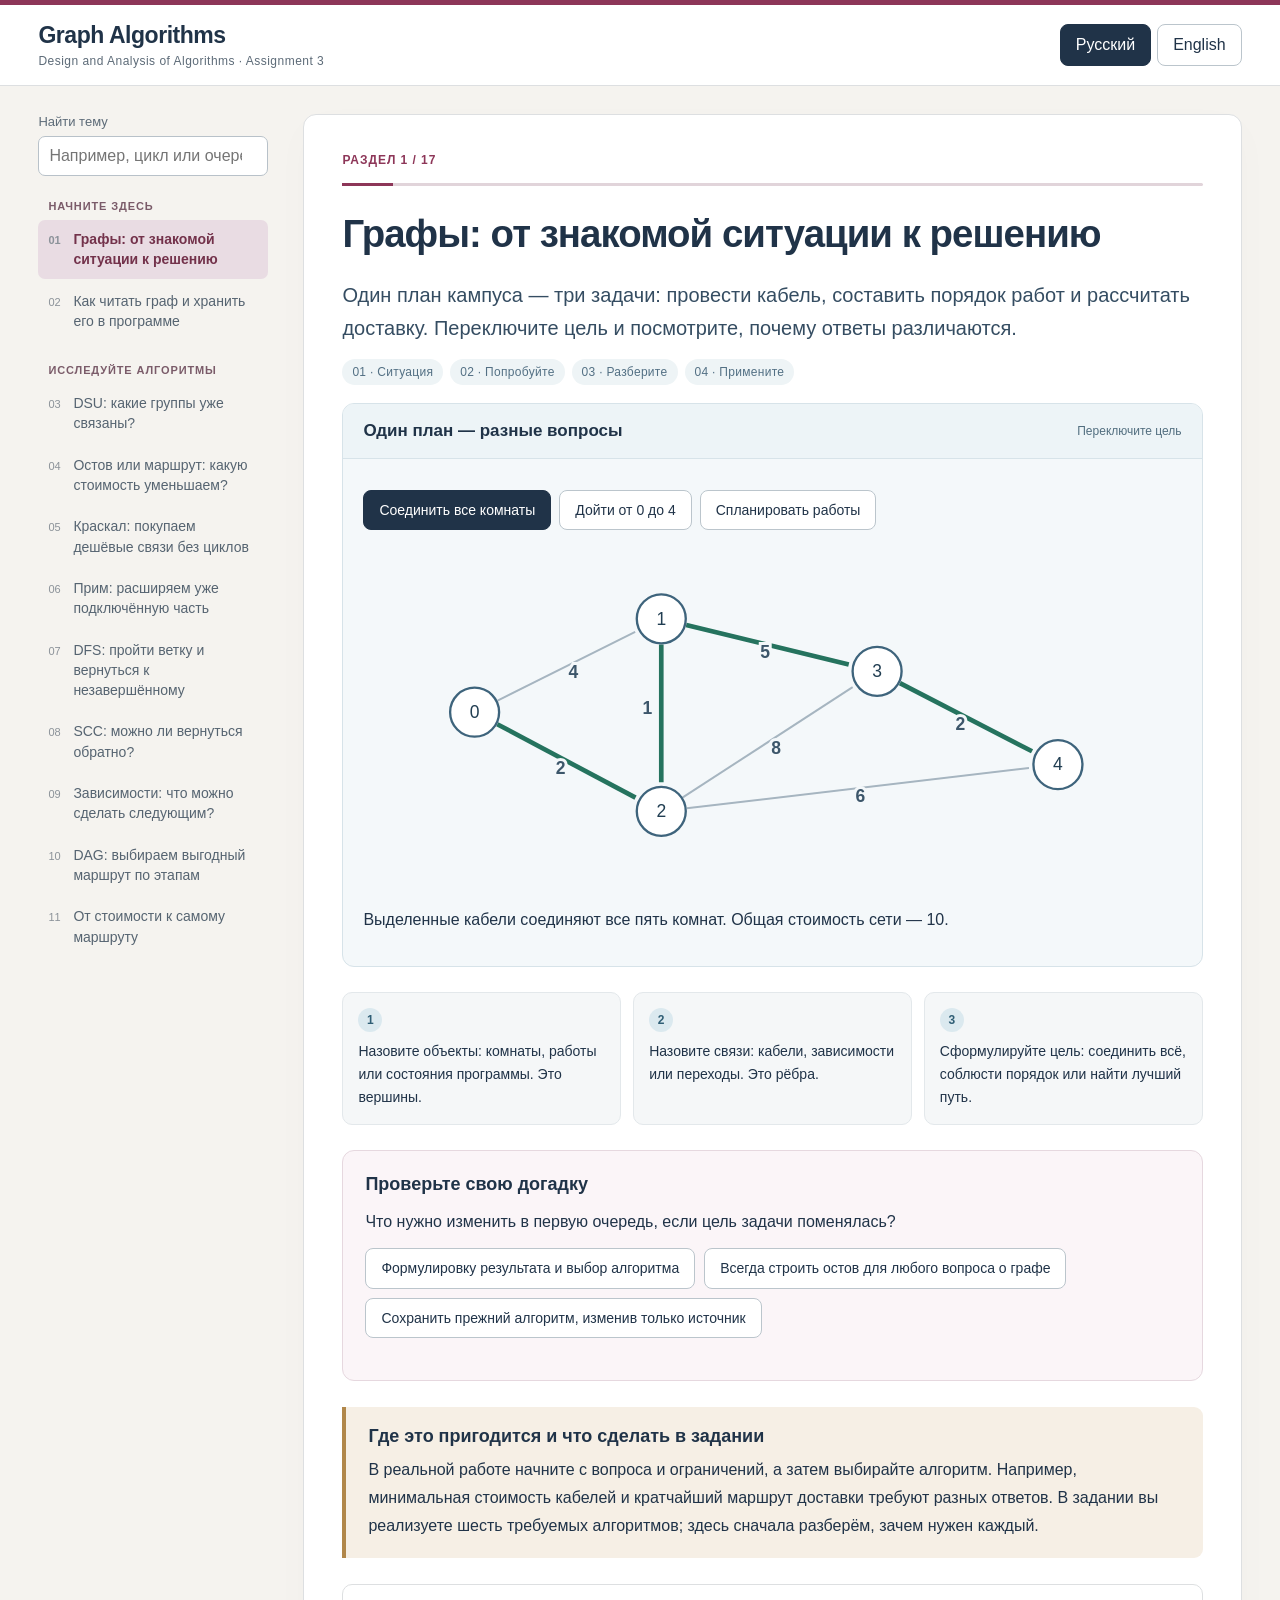
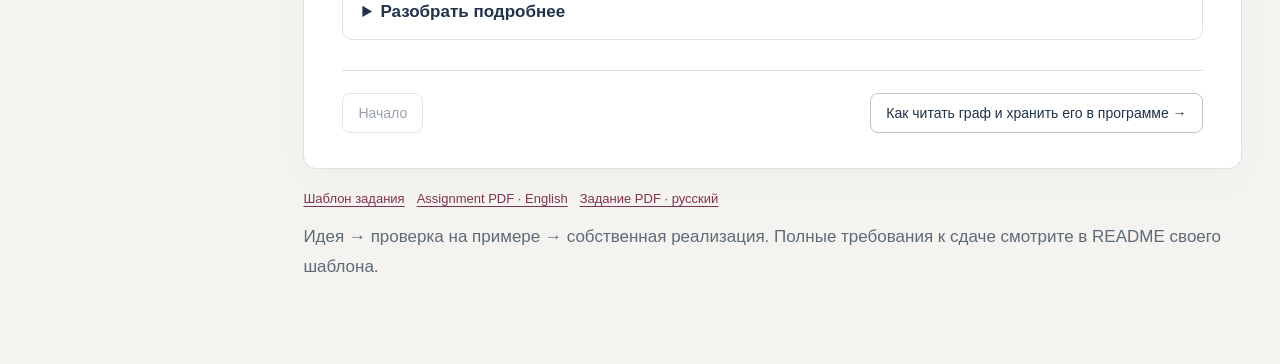
==== commit b3382799: "Добавить практикум с тестами и разбором граничных случаев" ====
--- a/docs/index.html
+++ b/docs/index.html
@@ -3,7 +3,155 @@
 .bookSheet{max-height:720px;overflow:auto;border:1px solid var(--line);border-radius:9px;margin:13px 0;background:#e7e9ec;padding:12px}.bookPage{display:block;width:100%;height:auto;max-width:100%;background:white}.bookPreview{margin-top:20px}.routebar{margin:14px 0}.lab{margin:18px 0}
 
 .practice{margin:26px 0;padding:24px;border:1px solid #d7e1e6;border-radius:14px;background:#f4f8fa}.practice h2{margin:12px 0}.practice li{margin:10px 0;line-height:1.65}
-</style></head><body><a class="skip" href="#main">К уроку / Skip to lesson</a><header><div class="brand">Graph Algorithms<small>Design and Analysis of Algorithms · Assignment 3</small></div><div class="languages" role="group" aria-label="Language / Язык"><button id="ru" aria-pressed="true">Русский</button><button id="en" aria-pressed="false">English</button></div></header><div class="layout"><aside><label id="searchLabel" for="search"></label><input id="search" type="search" autocomplete="off"><nav id="contents" aria-label="Lesson contents"></nav><p id="empty" class="small" role="status"></p><p id="navHint" class="navhint"></p></aside><main id="main" tabindex="-1"><article><p id="eyebrow" class="eyebrow"></p><div class="progressline" aria-hidden="true"><span id="progress"></span></div><h1 id="title"></h1><p id="story" class="story"></p><div id="routebar" class="routebar"></div><section id="activity"></section><section id="steps" class="steps"></section><section id="quiz"></section><section id="transfer" class="transfer"></section><section id="practice"></section><section id="deeper"></section><section id="reading"></section><section id="videos"></section><nav class="nextnav" aria-label="Lesson navigation"><button id="prev"></button><button id="next"></button></nav></article><footer><div class="quicklinks"><a href="https://github.com/RZhaniya/daa-assignment-3-graphs" id="templateLink" target="_blank" rel="noopener"></a><a href="https://github.com/RZhaniya/daa-assignment-3-graphs/blob/main/docs/Assignment_3_EN.pdf" target="_blank" rel="noopener">Assignment PDF · English</a><a href="https://github.com/RZhaniya/daa-assignment-3-graphs/blob/main/docs/Assignment_3_RU.pdf" target="_blank" rel="noopener">Задание PDF · русский</a></div><p id="footerNote"></p></footer></main></div><script id="lesson-data" type="application/json">[{"id": "overview", "RU": {"title": "Графы: от знакомой ситуации к решению", "story": "Один план кампуса — три задачи: провести кабель, составить порядок работ и рассчитать доставку. Переключите цель и посмотрите, почему ответы различаются.", "steps": ["Назовите объекты: комнаты, работы или состояния программы. Это вершины.", "Назовите связи: кабели, зависимости или переходы. Это рёбра.", "Сформулируйте цель: соединить всё, соблюсти порядок или найти лучший путь."], "transfer": "В реальной работе начните с вопроса и ограничений, а затем выбирайте алгоритм. Например, минимальная стоимость кабелей и кратчайший маршрут доставки требуют разных ответов. В задании вы реализуете шесть требуемых алгоритмов; здесь сначала разберём, зачем нужен каждый.", "theory": "<p>Фрагменты кода в уроке показывают отдельные приёмы. Шесть алгоритмов задания и функцию восстановления пути вы реализуете самостоятельно. В конце урока есть отдельный запускаемый пример BFS для знакомства со списками смежности и очередью.<\/p>"}, "EN": {"title": "Graphs: from a familiar situation to a solution", "story": "One campus plan, three tasks: install cables, schedule work and plan a delivery. Switch the objective and see why the answers differ.", "steps": ["Identify the objects: rooms, tasks or program states. These are vertices.", "Identify the links: cables, dependencies or transitions. These are edges.", "State the objective: connect everything, respect an order or find a best route."], "transfer": "In practice, start with the question and constraints, then choose an algorithm. A cheap cable layout and a shortest delivery route ask for different answers. The assignment requires six methods; first understand what each is for.", "theory": "<p>Code fragments illustrate individual techniques. Implement the six assignment algorithms and route reconstruction yourself. A separate runnable BFS example at the end demonstrates adjacency lists and a queue.<\/p>"}, "lab": "overview", "quiz": {"RU": {"question": "Что нужно изменить в первую очередь, если цель задачи поменялась?", "options": ["Формулировку результата и выбор алгоритма", "Всегда строить остов для любого вопроса о графе", "Сохранить прежний алгоритм, изменив только источник"], "feedback": "Одного и того же графа недостаточно: цель определяет, какой ответ считать правильным."}, "EN": {"question": "What should you reconsider first when the goal changes?", "options": ["The required result and algorithm", "Always build an MST for any graph question", "Keep the same algorithm and only change the source"], "feedback": "A graph alone is insufficient: the objective determines which answer is correct."}, "answer": 0}, "code": "", "book": null, "videos": []}, {"id": "model", "RU": {"title": "Как читать граф и хранить его в программе", "story": "На схеме комнаты обозначены числами. Линия означает доступный переход, стрелка — переход только в одну сторону, число на ребре — его стоимость. Переключите вид графа и проговорите, что изменилось в модели.", "steps": ["Список рёбер отвечает на вопрос «какие связи существуют?».", "Список смежности отвечает на вопрос «куда можно перейти из этой вершины?».", "ID ребра сохраняет связь между исходной строкой входа и результатом алгоритма."], "transfer": "В программе навигации из комнаты нужно быстро получить соседние комнаты, поэтому удобен список смежности. В задании сохраняйте номер исходной строки edges[i], даже если позже сортируете рёбра. Работу со списками можно проследить в отдельном BFS-примере в конце урока.", "theory": "<p>Здесь n — число вершин, m — число входных рёбер.<\/p>\n<p class=\"lead\">Сначала определите направление рёбер, смысл веса и состав ответа. Эти решения должны быть видны в структурах данных.<\/p>\n<p>Вершины задания имеют номера от 0 до n−1. Строка <code>edges[i]<\/code> задаёт ребро с исходным ID i. Этот ID не меняется при сортировке, помещении в очередь или построении обратного графа. Для взвешенного ребра храните <code>from<\/code>, <code>to<\/code>, <code>weight<\/code> и <code>id<\/code>.<\/p>\n<h2>Список смежности<\/h2><p>Для каждого v храните исходящие рёбра. В ориентированном графе добавляется одна запись. В неориентированном графе добавляются две ориентированные записи с одним ID: u→v и v→u. Это две записи одного ребра, а не два выбранных ребра леса. Петля не может попасть в остов. Параллельные рёбра сохраняйте отдельно.<\/p>\n<p>Список смежности занимает O(n+m) памяти. Матрица смежности занимает O(n²): для 100000 вершин она не подходит. Обход соседей в списках даёт O(n+m), если каждое ребро просматривается ограниченное число раз.<\/p>\n<h2>Ограничения задания<\/h2><p>0 ≤ n ≤ 100000; для dag требуется n ≥ 1. Число рёбер или операций DSU не превышает 250000. Вес: от −1000000000 до 1000000000. Концы рёбер и source корректны; для n=0 рёбра и операции пусты. Обрабатывать повреждённый JSON в алгоритмах не требуется.<\/p><h2>Типы и сравнения<\/h2><p>Номер вершины и отдельный вес в пределах задания помещаются в int, а сумма весов может выйти за его пределы. Например, три ребра по 1000000000 дают 3000000000. В Java используйте long для стоимости и Long[] для расстояний с null. Сравнивайте веса через Long.compare, а не вычитанием. Для воспроизводимости можно сравнивать равные по весу рёбра по ID. Задание допускает и другие корректные оптимумы.<\/p>\n<p>При чтении строки i сохраните id=i в своей записи ребра. Сортируйте копию списка, чтобы исходный массив оставался доступен по ID. При построении обратного графа поменяйте направление, сохранив ID исходного ребра.<\/p>\n", "code_context": "Фрагмент внутри метода; импортируйте java.util.List и java.util.ArrayList. Вершины имеют номера 0, 1, 2."}, "EN": {"title": "Reading a graph and storing it in a program", "story": "Rooms are numbered on the diagram. A line represents an available link, an arrow makes it one-way, and a number gives its cost. Switch the graph model and describe what changed.", "steps": ["An edge list answers “which links exist?”.", "An adjacency list answers “where can I go from this vertex?”.", "An edge ID connects an original input row to the algorithm’s result."], "transfer": "Navigation software needs quick access to neighbouring rooms, so an adjacency list is useful. Preserve the original row index edges[i] even when sorting edges. The separate BFS example at the end of the lesson demonstrates these lists in use.", "theory": "<p>Here n is the number of vertices and m the number of input edges.<\/p>\n<p class=\"lead\">Decide the edge direction, the meaning of the weight and the required output before choosing data structures.<\/p>\n<p>Assignment vertices are 0..n−1. The row <code>edges[i]<\/code> has original edge ID i. Sorting, queue insertion and transposition must not change it. A weighted edge stores <code>from<\/code>, <code>to<\/code>, <code>weight<\/code> and <code>id<\/code>.<\/p>\n<h2>Adjacency lists<\/h2><p>Store outgoing edges for each vertex. A directed edge contributes one entry. An undirected edge contributes entries u→v and v→u with the same original ID. These are two representations of one edge, not two selected forest edges. A self-loop cannot belong to a forest. Keep parallel edges as separate candidates.<\/p>\n<p>Adjacency lists use O(n+m) memory. An adjacency matrix uses O(n²), which is unsuitable for 100000 vertices. Traversal is O(n+m) when each stored edge is examined a bounded number of times.<\/p>\n<h2>Assignment limits<\/h2><p>0 ≤ n ≤ 100000; dag requires n ≥ 1. There are at most 250000 edges or DSU operations. Weights range from −1000000000 to 1000000000. Endpoints and source are valid; edges and operations are empty for n=0. Algorithm implementations need not handle malformed JSON.<\/p><h2>Numeric types and comparisons<\/h2><p>A vertex index and a single permitted weight fit int; a total may not. Three edges of weight 1000000000 sum to 3000000000. Use long for Java totals and Long[] for nullable distances. Compare weights using Long.compare rather than subtraction. You may break weight ties by ID for reproducibility; the assignment also accepts other valid optima.<\/p>\n<p>When reading row i, retain id=i in your edge record. Sort a copy of the list so that the original array remains available for ID lookup. When building the transpose, reverse the direction while retaining the original edge ID.<\/p>\n", "code_context": "Method-body fragment; import java.util.List and java.util.ArrayList. The vertices are 0, 1, 2."}, "lab": "model", "quiz": {"RU": {"question": "Ребро было третьим во входе, а после сортировки стало первым. Какой у него ID?", "options": ["Его нужно создать заново", "2", "0"], "feedback": "Нумерация начинается с нуля. ID относится к исходной строке, а не к позиции после сортировки."}, "EN": {"question": "An edge was third in the input and first after sorting. What is its ID?", "options": ["Assign a new one", "2", "0"], "feedback": "IDs are zero-based original row numbers, not sorted positions."}, "answer": 1}, "code": "int n = 3;\nList<List<Integer>> neighbours = new ArrayList<>();\nfor (int v = 0; v < n; v++) neighbours.add(new ArrayList<>());\nneighbours.get(0).add(2);\nneighbours.get(2).add(0);\nSystem.out.println(neighbours.get(0));\nSystem.out.println(neighbours.get(2));", "book": ["20.1", 549, 571, "40graphs"], "videos": [{"id": "7fujbpJ0LB4", "title": "Depth First Search Algorithm | Graph Theory", "author": "WilliamFiset", "thumbnail": "https://i.ytimg.com/vi/7fujbpJ0LB4/hqdefault.jpg", "verified": "2026-10-19"}], "practice": {"RU": {"task": "Создайте список смежности для трёх вершин. Добавьте неориентированное ребро 0–2 и выведите соседей вершин 0 и 2. Какие две записи нужны для одного ребра?", "explanation": ["Для каждой вершины создаём отдельный пустой список.", "Записи 0→2 и 2→0 позволяют пройти по неориентированному ребру в обе стороны.", "Вершина 1 остаётся с пустым списком. Добавьте второе ребро 1–2 и проверьте новые списки."]}, "EN": {"task": "Create adjacency lists for three vertices. Add the undirected edge 0–2 and print the neighbours of 0 and 2. Which two entries represent this one edge?", "explanation": ["Create a separate empty list for each vertex.", "Entries 0→2 and 2→0 allow traversal in both directions along the undirected edge.", "Vertex 1 keeps an empty list. Add edge 1–2 and check the updated lists."]}, "output": "[2]\n[0]"}}, {"id": "dsu", "RU": {"title": "DSU: какие группы уже связаны?", "story": "В учебной группе создаются команды. Сначала каждый работает отдельно. Затем две команды объединяются для совместного проекта. Важно быстро узнать, находятся ли два человека уже в одной команде. Выберите две вершины и объедините их; затем повторите ту же связь.", "steps": ["При объединении разных групп их число уменьшается на один.", "Повторная связь внутри одной группы ничего не меняет.", "DSU хранит представителя группы; сжатие пути ускоряет последующие поиски."], "transfer": "В сеть по одному добавляют соединения между компьютерами. Компьютеры — вершины, новые соединения — операции union. После каждого добавления DSU отвечает, сколько отдельных групп осталось и как велика крупнейшая. Это и есть два числа состояния в задании. Удаления связей здесь не рассматриваются.", "theory": "\n<p class=\"lead\">DSU поддерживает разбиение вершин на непересекающиеся множества. find(v) возвращает представителя множества; union(a,b) объединяет два множества.<\/p>\n<p>В начале каждая вершина является своим корнем: parent[v]=v, size[v]=1. Количество компонент равно n; наибольшая имеет размер 1, а при n=0 - 0. Размер имеет смысл у корня. Вызов union сначала находит оба корня. Если они совпадают, ничего менять не нужно: это относится и к повторной связи, и к объединению вершины с собой.<\/p>\n<h2>Сжатие пути и объединение по размеру<\/h2><p>В двухпроходном варианте find сначала доходит до корня, затем повторно проходит тот же путь и перенаправляет посещённые вершины прямо к корню. Переменная next сохраняет старого родителя до изменения parent[v]. При объединении подвесьте меньший корень к большему, прибавьте размер меньшей компоненты и уменьшите счётчик ровно на один. Не считайте rank размером, если выберете объединение по рангу.<\/p>\n\n<h2>Почему это корректно<\/h2><p>Инвариант: деревья parent задают текущее разбиение на компоненты; size[root] равен числу вершин компоненты. Сжатие меняет форму дерева, но не его корень и не состав множества. Объединение разных корней соединяет ровно две компоненты и не затрагивает остальные. Поэтому после каждой операции сохранённые components и largest описывают текущий граф.<\/p>\n<p><strong>Сложность:<\/strong> O(n+q α(n)) амортизированного времени со сжатием пути и балансировкой. Память DSU O(n), а вместе с массивом всех q ответов - O(n+q). Это не обещание константного времени для каждого отдельного find. Обычный DSU не поддерживает удаление произвольного ребра: для такой задачи нужна другая организация вычислений.<\/p>\n<p>В задании верните массив состояний после операций, без начального состояния. Сохраняйте два числа в каждой строке ответа, а не ссылку на один постоянно изменяемый массив.<\/p>\n<p>В оценке q — число объединений, α(n) — очень медленно растущая обратная функция Аккермана.<\/p>", "code_context": "Фрагмент внутри метода; импортируйте java.util.Arrays для вывода массива. Корень уже известен, выполняется только один шаг второго прохода."}, "EN": {"title": "DSU: which groups are already connected?", "story": "Students form project teams. Initially everyone works alone; later, two teams merge. You need to tell whether two people already belong to the same team. Select two vertices and merge their teams, then repeat the same link.", "steps": ["Merging two different groups reduces their count by one.", "A repeated link within one group changes nothing.", "DSU stores a representative; path compression speeds up later searches."], "transfer": "A network receives new computer-to-computer links. Computers are vertices; each added link is a union operation. After each addition, DSU reports the number of groups and the largest group size: the two state values required by the assignment. Link deletion is outside this model.", "theory": "\n<p class=\"lead\">DSU maintains a partition of vertices into disjoint sets. find(v) returns the representative of a set; union(a,b) merges two sets.<\/p>\n<p>Initially each vertex is its own root: parent[v]=v and size[v]=1. There are n components; largest is 1, or 0 when n=0. Component size is meaningful at a root. Union first finds both roots. If they coincide, nothing changes; this covers repeated links and self-unions.<\/p>\n<h2>Path compression and union by size<\/h2><p>A two-pass find walks to the root, then follows the original path again from the starting vertex and points each visited vertex directly at the root. The variable next saves the old parent before overwriting parent[v]. Union attaches the smaller root to the larger one, adds the smaller size and reduces the component count exactly once. If you use rank instead, maintain sizes separately.<\/p>\n\n<h2>Correctness<\/h2><p>Invariant: parent trees represent the current components and size[root] counts their vertices. Compression changes the tree shape without changing its root or membership. Merging different roots joins exactly two components and leaves every other component unchanged. Thus components and largest describe the graph after each operation.<\/p>\n<p><strong>Complexity:<\/strong> O(n+q α(n)) amortised time with compression and balancing. DSU storage is O(n); including q returned states it is O(n+q). This does not claim constant worst-case time for every individual find. Ordinary DSU does not support arbitrary edge deletion.<\/p>\n<p>For the assignment, return a state after each operation, without an initial state. Store a new pair of numbers for each answer, rather than repeatedly storing a reference to one mutable array.<\/p>\n<p>In this bound, q counts union operations and α(n) is the very slowly growing inverse Ackermann function.<\/p>", "code_context": "Method-body fragment; import java.util.Arrays to print the array. The root is already known; this is one step of the second pass."}, "lab": "dsu", "quiz": {"RU": {"question": "После связей 0–1 и 1–2 добавляем 0–2. Число групп уменьшится?", "options": ["Да, каждое добавленное ребро уменьшает счётчик", "Число групп то же, но размер группы станет 4", "Нет, обе вершины уже в одной группе"], "feedback": "0 и 2 уже связаны через 1. Новое ребро не объединяет разные компоненты."}, "EN": {"question": "After links 0–1 and 1–2, does adding 0–2 reduce the group count?", "options": ["Yes; every added edge reduces the count", "The count stays, but the group size becomes 4", "No; both vertices already share a group"], "feedback": "0 and 2 are already connected through 1, so no distinct components merge."}, "answer": 2}, "code": "int[] parent = {0, 0, 1, 2};\nint v = 3, root = 0;\nint next = parent[v];\nparent[v] = root;\nv = next;\nSystem.out.println(Arrays.toString(parent));\nSystem.out.println(v);", "book": ["19.3–19.4", 527, 549, "15uf"], "videos": [{"id": "ibjEGG7ylHk", "title": "Union Find Introduction", "author": "WilliamFiset", "thumbnail": "https://i.ytimg.com/vi/ibjEGG7ylHk/hqdefault.jpg", "verified": "2026-10-19"}, {"id": "0jNmHPfA_yE", "title": "Union Find - Union and Find Operations", "author": "WilliamFiset", "thumbnail": "https://i.ytimg.com/vi/0jNmHPfA_yE/hqdefault.jpg", "verified": "2026-10-19"}, {"id": "VHRhJWacxis", "title": "Union Find Path Compression", "author": "WilliamFiset", "thumbnail": "https://i.ytimg.com/vi/VHRhJWacxis/hqdefault.jpg", "verified": "2026-10-19"}], "practice": {"RU": {"task": "Даны parent=[0,0,1,2], текущая вершина v=3 и уже найденный корень root=0. Напишите один шаг сжатия пути: перенаправьте v к корню, затем перейдите к её прежнему родителю. Не пишите весь find.", "explanation": ["next сохраняет 2 до изменения массива.", "parent[3]=0 сокращает путь для вершины 3; остальные ссылки пока не меняются.", "v=next продолжает проход по прежнему пути. Если сначала перезаписать parent[v], старую ссылку можно потерять."]}, "EN": {"task": "Given parent=[0,0,1,2], current vertex v=3 and an already known root=0, write one compression step: point v to the root, then move to its former parent. Do not write the entire find operation.", "explanation": ["next retains 2 before the array is changed.", "parent[3]=0 shortens the path from vertex 3; the other links remain unchanged for now.", "v=next continues along the original path. Overwriting parent[v] first could lose that link."]}, "output": "[0, 0, 1, 0]\n2"}}, {"id": "mst", "RU": {"title": "Остов или маршрут: какую стоимость уменьшаем?", "story": "Нужно соединить пять комнат кабелем. За каждое проложенное ребро вы платите один раз. Другая задача — пройти из комнаты 0 в комнату 4 с наименьшей стоимостью. Сравните выделенные связи: одинаковые веса не означают одинаковую задачу.", "steps": ["Остов соединяет все вершины компоненты без циклов.", "Маршрут соединяет выбранные начало и конец.", "Краскал и Прим решают первую задачу; кратчайшие пути — вторую."], "transfer": "Нужно проложить кабели между зданиями. Вершины — здания, рёбра — разрешённые трассы, веса — стоимость прокладки. Остов выбирает самый дешёвый набор, соединяющий здания. При этом дерево не имеет резервных связей: требования отказоустойчивости потребуют более сложной модели. В задании верните стоимость, ID выбранных рёбер и число компонент.", "theory": "\n<p class=\"lead\">Выберите рёбра минимальной суммарной стоимости так, чтобы внутри каждой компоненты исходного неориентированного графа все вершины были соединены без циклов.<\/p>\n<p>Для связного графа результат является деревом. Для несвязного - лесом, включая изолированные вершины. При c компонентах лес содержит n−c рёбер. Для n=0 стоимость и число компонент равны нулю. Отрицательный вес допустим: он означает снижение общей стоимости. Даже петлю с отрицательным весом нельзя включать в остов, поскольку она не соединяет разные вершины и образует цикл.<\/p>\n<h2>Свойство разреза<\/h2><p>Разрез делит вершины на две части. Если он не пересекает уже выбранные рёбра, одно из самых лёгких рёбер через этот разрез можно безопасно добавить к некоторому оптимальному остову, содержащему текущие выбранные рёбра. При равных весах безопасное ребро не обязано входить во все оптимальные остовы.<\/p>\n<p>Обоснование заменой: возьмите оптимальный остов без выбранного лёгкого ребра e. Добавление e создаёт цикл. В этом цикле есть другое ребро f через тот же разрез; его вес не меньше веса e. Замените f на e: связность сохранится, стоимость не вырастет. Для леса рассуждение применяется отдельно к каждой исходной компоненте.<\/p>\n<h2>Почему нужны два алгоритма<\/h2><p>Краскал выбирает рёбра глобально по весу и отсеивает циклы через DSU. Прим расширяет одно построенное дерево через минимальное ребро его границы. Они могут выбрать разные ID, но должны вернуть одинаковую оптимальную стоимость и одинаковое количество компонент.<\/p>\n<p>Не путайте стоимость сети со стоимостью пути. Остов может вынуждать длинный обход между двумя вершинами, хотя в исходном графе есть более короткая прямая связь. В задаче маршрутов нужен алгоритм кратчайшего пути.<\/p>\n"}, "EN": {"title": "Spanning tree or route: which cost are we minimising?", "story": "You must connect five rooms with cables and pay for each installed link once. A different task is to travel from room 0 to room 4 as cheaply as possible. Compare the highlighted links: the same weights do not imply the same objective.", "steps": ["A spanning tree connects every vertex of a component without cycles.", "A route connects a chosen source and target.", "Kruskal and Prim solve the first problem; shortest-path algorithms solve the second."], "transfer": "Suppose buildings need cable connections. Vertices are buildings, edges are permitted cable routes, and weights are installation costs. An MST chooses the cheapest set connecting them. A tree provides no redundant links; reliability requirements need a richer model. Return cost, selected edge IDs and component count in the assignment.", "theory": "\n<p class=\"lead\">Select edges of minimum total cost so that every original connected component remains connected without cycles.<\/p>\n<p>A connected graph produces a tree; a disconnected graph produces a forest, including isolated vertices. With c components the forest has n−c edges. For n=0, both cost and component count are zero. Negative weights are valid discounts. Even a negative self-loop cannot be selected: it connects no distinct vertices and forms a cycle.<\/p>\n<h2>The cut property<\/h2><p>A cut partitions the vertices into two sets. If the cut respects the selected edges, a lightest edge crossing it is safe for some optimum containing those selected edges. When weights tie, a safe edge need not belong to every optimum.<\/p>\n<p>Exchange argument: take an optimum without the light edge e. Adding e creates a cycle. That cycle contains another edge f crossing the same cut, with weight at least that of e. Replace f by e; connectivity remains and cost does not increase. For a forest, apply the argument within each original connected component.<\/p>\n<h2>Why implement both methods?<\/h2><p>Kruskal examines globally sorted edges and uses DSU to reject cycles. Prim grows one tree using its cheapest boundary edge. Selected IDs may differ, but optimum costs and component counts must agree.<\/p>\n<p>Network cost is not path cost. A spanning tree may force a long detour between two vertices even when the original graph has a shorter direct connection. Routing requires a shortest-path objective.<\/p>\n"}, "lab": "overview", "quiz": {"RU": {"question": "Почему нельзя использовать сумму весов остова как расстояние от 0 до 4?", "options": ["Остов оплачивает связи всей компоненты", "Остов обязан содержать кратчайший путь между каждой парой", "Нужно просто разделить вес остова на число рёбер"], "feedback": "У этих задач разные объекты оптимизации: вся сеть и один путь."}, "EN": {"question": "Why is a forest’s total weight not the distance from 0 to 4?", "options": ["It pays for links spanning the entire component", "An MST must preserve a shortest path for every pair", "Divide the tree weight by its edge count"], "feedback": "The optimised objects differ: the entire network versus one route."}, "answer": 0}, "code": "", "book": ["21.1", 586, 608, "43mst"], "videos": []}, {"id": "kruskal", "RU": {"title": "Краскал: покупаем дешёвые связи без циклов", "story": "Для пяти комнат подготовили несколько вариантов кабеля. Рассматривайте предложения от дешёвых к дорогим. Перед покупкой ответьте: это ребро действительно соединит две разные части сети или только замкнёт уже существующий путь?", "steps": ["Упорядочьте кандидаты по весу.", "Если концы в разных компонентах, связь полезна: примите её и объедините компоненты.", "Если концы уже связаны, ребро создаст цикл: пропустите его."], "transfer": "В задаче проектирования сети это последовательный выбор наиболее выгодных допустимых соединений. В задании для проверки компонент используйте собственный DSU и сохраните исходные ID. Попробуйте специально неверное решение на схеме: обратная связь объяснит причину.", "theory": "\n<p class=\"lead\">Рассматривайте рёбра в неубывающем порядке веса. Принимайте ребро только тогда, когда его концы принадлежат разным деревьям текущего леса.<\/p>\n<p>Создайте отдельный DSU для этого вызова и пустой список выбранных ID. После сортировки исходные ID должны остаться у рёбер. Успешный union означает, что ребро соединяет разные компоненты и не создаёт цикл. При неуспешном union ребро пропускается. Не останавливайтесь после n−1 попыток: часть рёбер будет отвергнута, а исходный граф может быть несвязным.<\/p>\n\n<h2>Разбор примера<\/h2><p>На схеме пять вершин. При равных весах рассматриваем меньший ID первым. Порядок рёбер: 2, 1, 6, 0, 3, 5, 4. Принимаем ID 2, 1, 6; ID 0 пропускаем, потому что 0 и 1 уже связаны через 2. Затем принимаем ID 3. Рёбра 5 и 4 уже замыкают циклы. Итог: 1+2+2+5=10, четыре ребра и одна компонента: 5−1=4.<\/p>\n<h2>Инвариант и сложность<\/h2><p>Выбранные рёбра образуют лес, расширяемый до оптимального остовного леса. Перед добавлением ребра компонента DSU задаёт допустимый разрез, а рассматриваемое ребро имеет минимальный доступный вес через него. Свойство разреза сохраняет оптимальность. После обработки всех рёбер вершины каждой исходной компоненты соединены.<\/p>\n<p>Сортировка O(m log(m+1)), инициализация O(n), операции DSU амортизированно O(m α(n)). Итоговая граница задания O(n+m log(m+1)); память O(n+m). Возвращайте cost как long, edge_ids как исходные ID, components как число исходных компонент, совпадающее с конечным счётчиком DSU.<\/p>\n", "code_context": "Фрагмент внутри метода, дополнительные импорты не нужны. Рассматривается непустой массив рёбер."}, "EN": {"title": "Kruskal: buy cheap links without forming cycles", "story": "Several cable links are available for five rooms. Examine offers from cheapest to most expensive. Before buying one, decide whether it joins two separate network parts or merely closes an existing path.", "steps": ["Order candidate edges by weight.", "If endpoints belong to different components, accept the link and merge the components.", "If the endpoints are already connected, skip the cycle-forming edge."], "transfer": "In network design, this selects the cheapest admissible connections. In the assignment, use your own DSU for component checks and preserve original IDs. Try an incorrect decision in the diagram: feedback explains why it fails.", "theory": "\n<p class=\"lead\">Examine edges in nondecreasing weight order. Accept an edge only if its endpoints belong to different trees of the current forest.<\/p>\n<p>Create a fresh DSU and an empty selected-ID list. Sorting must preserve the IDs stored in edge objects. A successful union means the edge connects distinct components without creating a cycle. A failed union rejects the edge. Do not stop after n−1 examined candidates: some are rejected and the graph may be disconnected.<\/p>\n\n<h2>Worked example<\/h2><p>The diagram has five vertices. Break weight ties by smaller ID in this example. The examination order is 2, 1, 6, 0, 3, 5, 4. Accept IDs 2, 1, 6; skip ID 0 because 0 and 1 are already connected through 2. Then accept ID 3. Edges 5 and 4 close cycles. The result costs 1+2+2+5=10, with four edges and one component: 5−1=4.<\/p>\n<h2>Invariant and complexity<\/h2><p>The selected forest can be extended to an optimum. Before an accepted edge is added, a DSU component defines a cut respected by the forest; the examined edge is a lightest available crossing edge. The cut property preserves optimality. After all edges have been examined, every original component is spanned.<\/p>\n<p>Sorting costs O(m log(m+1)), initialisation O(n), and DSU operations O(m α(n)) amortised. The assignment bound is O(n+m log(m+1)) time and O(n+m) memory. Return long cost, original edge_ids and components, which equals the final DSU count.<\/p>\n", "code_context": "Method-body fragment with no additional imports. The edge array is nonempty."}, "lab": "kruskal", "quiz": {"RU": {"question": "Самое дешёвое оставшееся ребро замыкает цикл. Что делать?", "options": ["Начать сортировку заново", "Пропустить", "Взять, потому что оно дешёвое"], "feedback": "Дешевизна не отменяет условие леса. Уже связанные вершины не нужно соединять повторно."}, "EN": {"question": "The cheapest remaining edge closes a cycle. What should happen?", "options": ["Restart sorting", "Skip it", "Take it because it is cheap"], "feedback": "Low cost does not override the forest constraint; connected vertices need no additional link."}, "answer": 1}, "code": "int[][] edges = {{0, 1, 4}, {0, 2, 2}, {1, 2, 1}};\nint bestId = 0;\nfor (int id = 1; id < edges.length; id++) {\n    if (edges[id][2] < edges[bestId][2]) bestId = id;\n}\nSystem.out.println(bestId);", "book": ["21.2", 591, 613, "43mst"], "videos": [{"id": "JZBQLXgSGfs", "title": "Union Find Kruskal's Algorithm", "author": "WilliamFiset", "thumbnail": "https://i.ytimg.com/vi/JZBQLXgSGfs/hqdefault.jpg", "verified": "2026-10-19"}], "practice": {"RU": {"task": "Строки edges имеют вид [u,v,weight]. Найдите ID самого дешёвого ребра, не переставляя строки. При равных весах оставьте меньший ID. Это упражнение на исходные ID, а не на построение остова.", "explanation": ["Здесь ID — номер строки; edges[id][2] — вес. Массив непустой, поэтому можно начать с ID 0.", "Строгое сравнение < сохраняет более ранний ID при равенстве весов.", "Минимальное ребро имеет ID 2 и вес 1. В Краскале одного минимума недостаточно: нужны порядок всех кандидатов и проверка компонент."]}, "EN": {"task": "Each edges row is [u,v,weight]. Find the cheapest edge ID without rearranging rows. Keep the smaller ID on a weight tie. Practise original IDs here, rather than constructing an MST.", "explanation": ["Here the row index is the ID, and edges[id][2] is the weight. The array is nonempty, so ID 0 is a valid initial choice.", "Strict comparison < retains the earlier ID on equal weights.", "The minimum edge has ID 2 and weight 1. Kruskal needs more than one minimum: all candidates in order and connectivity checks."]}, "output": "2"}}, {"id": "prim", "RU": {"title": "Прим: расширяем уже подключённую часть", "story": "Представьте, что электричество уже подведено к комнате 0. Теперь нужно постепенно подключить остальные комнаты. Смотреть на все рёбра сразу не обязательно: интересуют связи от уже подключённой части к новым вершинам. Выберите следующую связь.", "steps": ["Отметьте уже подключённые вершины.", "Найдите самое дешёвое ребро их границы.", "Подключите новую вершину и обновите список кандидатов."], "transfer": "При подключении зданий удобно следить за границей уже соединённой части сети: какой допустимый кабель подключит новое здание дешевле всего? Очередь с приоритетом хранит кандидатов. В задании после завершения одной компоненты начните со следующей непосещённой вершины.", "theory": "\n<p class=\"lead\">Начните с одной вершины и каждый раз присоединяйте новую вершину через самое дешёвое ребро границы уже построенного дерева.<\/p>\n<p>Для каждой исходной компоненты нужен новый старт. Отметьте стартовую вершину, увеличьте components и добавьте её исходящие рёбра в очередь с приоритетом. Извлекая ребро, проверьте его конечную вершину: если она уже посещена, кандидат устарел. Иначе примите ребро, отметьте новую вершину и добавьте её исходящие рёбра к непосещённым вершинам.<\/p>\n\n<h2>Почему нужна проверка после извлечения<\/h2><p>Одну вершину могут предлагать несколько рёбер. После принятия лучшего остальные записи остаются в очереди. Удалять их заранее необязательно: достаточно пропускать записи с уже посещённым концом. Поэтому эта версия называется ленивой. Посещённость нужно проверять при извлечении, а не только при добавлении.<\/p>\n<p>На схеме стартуем из 0 и принимаем ID 1, 2, 3, 6. Общая стоимость после каждого шага: 2, 3, 8, 10. Результат совпадает с Краскалом по стоимости, хотя порядок выбора иной. Отдельно проверьте в своих тестах изолированную вершину: она добавляет одну компоненту и ни одного ребра. В исходном графе схемы таких вершин нет.<\/p>\n<h2>Корректность и сложность<\/h2><p>Инвариант: принятые рёбра образуют дерево посещённых вершин текущей компоненты и расширяемы до оптимума. После удаления устаревших записей минимальный кандидат является лёгким ребром разреза «посещённые / непосещённые» этой компоненты. Свойство разреза обосновывает выбор.<\/p>\n<p>Ленивая очередь может хранить O(m) записей, поэтому время O(n+m log(m+1)), память O(n+m). Граница O((n+m) log(n+1)) относится к варианту с индексируемой очередью и одной актуальной записью на вершину; для этого варианта используйте границу ленивой версии. Прим должен иметь свою реализацию, а не вызывать Краскала.<\/p>\n", "code_context": "Фрагмент внутри метода; импортируйте java.util.PriorityQueue. Буква L задаёт значения типа long."}, "EN": {"title": "Prim: extend the connected part", "story": "Room 0 already has power. Extend the connected area to the remaining rooms. You need not inspect every edge equally: consider links from the connected part to new vertices. Choose the next link.", "steps": ["Mark the connected vertices.", "Choose the cheapest edge on their boundary.", "Connect its new endpoint and update the candidates."], "transfer": "When connecting buildings, track the boundary of the connected part: which permitted cable adds a new building at the lowest cost? A priority queue stores candidates. In the assignment, restart from an unvisited vertex after completing each component.", "theory": "\n<p class=\"lead\">Start from one vertex and repeatedly attach an unvisited vertex through the cheapest edge leaving the current tree.<\/p>\n<p>Restart for every original connected component. Mark the start, increment components and add its outgoing edges to a priority queue. When removing an edge, inspect its destination: if already visited, the candidate is stale. Otherwise accept the edge, mark the new vertex and enqueue its edges to unvisited destinations.<\/p>\n\n<h2>Why check again on removal?<\/h2><p>Several edges may offer the same vertex. After its best candidate is accepted, other entries remain in the heap. You need not remove them immediately: skip entries whose destination is already visited. This is the lazy version. Checking only when inserting an edge is insufficient.<\/p>\n<p>Start at 0 in the diagram and accept IDs 1, 2, 3, 6. Running totals are 2, 3, 8, 10. The optimum cost agrees with Kruskal, although the selection order differs. Separately test an isolated vertex: it adds one component and no edge. The displayed graph contains no isolated vertices.<\/p>\n<h2>Correctness and complexity<\/h2><p>Invariant: accepted edges form a tree spanning the currently visited portion of this component and extend to an optimum. After stale entries are removed, the minimum candidate is a light edge of the visited/unvisited cut. The cut property justifies accepting it.<\/p>\n<p>A lazy heap may hold O(m) entries: time is O(n+m log(m+1)) and memory O(n+m). The O((n+m) log(n+1)) bound describes an indexed heap with one active entry per vertex. Use the lazy bound for this variant. Prim must have a separate implementation rather than calling Kruskal.<\/p>\n", "code_context": "Method-body fragment; import java.util.PriorityQueue. The L suffix creates long values."}, "lab": "prim", "quiz": {"RU": {"question": "Ребро дешёвое, но оба конца уже подключены. Нужно ли его добавлять?", "options": ["Да, если это минимум оставшейся очереди", "Да, если это ребро ещё не добавляли в дерево", "Нет, новая вершина не появится"], "feedback": "Такой кандидат устарел. Прим расширяет дерево, а не накапливает все дешёвые рёбра."}, "EN": {"question": "An edge is cheap, but both endpoints are already connected. Add it?", "options": ["Yes, if it is the remaining queue minimum", "Yes, if this edge has not been selected before", "No; it adds no new vertex"], "feedback": "That candidate is stale. Prim grows a tree rather than accumulating every cheap edge."}, "answer": 2}, "code": "PriorityQueue<Long> offers = new PriorityQueue<>();\noffers.add(9L);\noffers.add(3L);\noffers.add(7L);\nSystem.out.println(offers.remove());\nSystem.out.println(offers.peek());", "book": ["21.2", 591, 613, "43mst"], "videos": [{"id": "jsmMtJpPnhU", "title": "Prim's Minimum Spanning Tree Algorithm | Graph Theory", "author": "WilliamFiset", "thumbnail": "https://i.ytimg.com/vi/jsmMtJpPnhU/hqdefault.jpg", "verified": "2026-10-19"}], "practice": {"RU": {"task": "Добавьте предложения стоимости 9, 3 и 7 в очередь с приоритетом. Извлеките минимум, затем посмотрите следующий минимум, не удаляя его. Предскажите оба числа до запуска.", "explanation": ["Очередь с естественным порядком Long возвращает наименьшее число.", "remove() возвращает и удаляет 3; peek() показывает 7, оставляя его в очереди.", "Для Прима кандидат должен также хранить концы и ID ребра. Одного веса недостаточно, чтобы проверить новую вершину."]}, "EN": {"task": "Insert offers costing 9, 3 and 7 into a priority queue. Remove the minimum, then inspect the next minimum without removing it. Predict both values before running.", "explanation": ["A queue using the natural Long order returns the smallest value.", "remove() returns and removes 3; peek() reports 7 while retaining it.", "A Prim candidate also needs endpoints and an edge ID. A weight alone cannot identify the new vertex."]}, "output": "3\n7"}}, {"id": "dfs", "RU": {"title": "DFS: пройти ветку и вернуться к незавершённому", "story": "Вы проверяете зависимости программы. Дойдите по одной цепочке до конца, затем вернитесь к месту, где остались непроверенные связи. Смотрите на стек: он показывает, какую работу обход ещё не закончил.", "steps": ["Обнаружить вершину — ещё не значит завершить её.", "Завершение наступает после обработки всех её исходящих связей.", "Для глубокого графа храните вершину и позицию следующего соседа в явном стеке."], "transfer": "Так обходят структуры каталогов и графы зависимостей; похожий порядок нужен для SCC и топологической сортировки. В задании важно не перепутать порядок обнаружения с порядком завершения. В отдельном учебном BFS-примере очередь устроена иначе — сравните поведение двух структур.", "theory": "\n<p class=\"lead\">Для Косарайю и топологической сортировки важен момент завершения вершины. Стек должен сохранять незаконченный обход, а не только список найденных вершин.<\/p>\n<p>Рекурсивный DFS запоминает в стеке вызовов вершину и позицию следующего соседа. На цепочке из 100000 вершин это может переполнить стек. В явной реализации вершины находятся в ArrayDeque, а cursor[v] хранит номер следующего ещё не просмотренного соседа. У вершины три состояния: 0 - не посещена; 1 - активна и находится в текущем стеке; 2 - завершена.<\/p>\n<h2>Одна итерация<\/h2><ol><li>Посмотрите на верхний элемент стека, не удаляя его.<\/li><li>Если все соседи обработаны, удалите вершину, пометьте её завершённой и добавьте в finish.<\/li><li>Иначе получите следующего соседа и сразу увеличьте cursor.<\/li><li>Соседа в состоянии 0 активируйте и положите в стек. Ребро в состояние 1 отмечает цикл. Состояние 2 не требует повторного обхода.<\/li><\/ol>\n<p>Без cursor повторное начало списка соседей может увеличить время до квадратичного. Если помечать вершину завершённой сразу после добавления соседей в стек, активный путь будет потерян: такой код не имитирует нужный DFS.<\/p>\n<h2>Смысл finish<\/h2><p>На цепочке 0→1→2 сначала завершается 2, затем 1, затем 0. finish=[2,1,0]. Порядок обнаружения [0,1,2] и порядок завершения - разные последовательности. В Косарайю нужен именно второй. В топологической сортировке при отсутствии циклов нужен его разворот.<\/p>\n<p>Внешний цикл запускает обход из каждой ещё не посещённой вершины. Поэтому изолированные вершины и компоненты, недостижимые из первой вершины, не теряются. Время O(n+m), память O(n+m) вместе со списками смежности; дополнительное состояние обхода O(n). Проверка циклов не мешает использовать finish в первом проходе Косарайю: исходный граф там вправе иметь циклы.<\/p>\n", "code_context": "Фрагмент внутри метода; импортируйте java.util.ArrayDeque. Он показывает порядок извлечения из стека, а не моменты завершения DFS."}, "EN": {"title": "DFS: follow a branch and return to unfinished work", "story": "You are inspecting program dependencies. Follow one chain to its end, then return to where unexplored links remain. Watch the stack: it records traversal work that is still unfinished.", "steps": ["Discovering a vertex does not finish it.", "It finishes after all outgoing links have been processed.", "On deep graphs, explicitly store both the vertex and its next-neighbour position."], "transfer": "This pattern appears in directory traversal and dependency analysis, and supports SCC and topological ordering. Do not confuse discovery and finish order. The separate BFS example uses a queue instead; compare how the two structures behave.", "theory": "\n<p class=\"lead\">Kosaraju and topological ordering need finish events. An explicit stack must preserve suspended traversal progress, not merely discovered vertices.<\/p>\n<p>Recursive DFS remembers a vertex and the position of its next neighbour in the call stack. A chain of 100000 vertices may overflow that stack. Here ArrayDeque stores active vertices and cursor[v] stores the next adjacency-list position. States are 0 = unvisited, 1 = active on the current stack and 2 = finished.<\/p>\n<h2>One iteration<\/h2><ol><li>Inspect the stack top without removing it.<\/li><li>If all neighbours are processed, pop the vertex, mark it finished and append it to finish.<\/li><li>Otherwise read the next neighbour and advance cursor immediately.<\/li><li>Push a state-0 neighbour after activating it. An edge to state 1 marks a cycle. State 2 needs no further traversal.<\/li><\/ol>\n<p>Without cursor, restarting a neighbour scan can make the algorithm quadratic. Marking a vertex finished as soon as its neighbours are pushed loses the active path and does not simulate the required DFS.<\/p>\n<h2>What finish records<\/h2><p>On 0→1→2, vertex 2 finishes first, then 1, then 0: finish=[2,1,0]. Discovery order [0,1,2] is a different sequence. Kosaraju needs finish order; topological ordering reverses it when no cycle exists.<\/p>\n<p>The outer loop starts from every unvisited vertex, preserving isolates and components unreachable from the first start. Time is O(n+m); memory including adjacency lists is O(n+m), with O(n) additional traversal state. Recording a cycle does not prevent using finish in Kosaraju's first pass: its original graph may contain cycles.<\/p>\n", "code_context": "Method-body fragment; import java.util.ArrayDeque. It demonstrates stack removal order, not DFS finish events."}, "lab": "dfs", "quiz": {"RU": {"question": "На цепочке 0→1→2 какая вершина завершится первой?", "options": ["2", "0 — она обнаружена первой", "1 — она соединяет начало с концом"], "feedback": "У 2 нет следующего непроверенного соседа; только после неё могут завершиться 1 и 0."}, "EN": {"question": "On 0→1→2, which vertex finishes first?", "options": ["2", "0, because it was discovered first", "1, because it connects the ends"], "feedback": "Vertex 2 has no unexplored neighbour; only then can 1 and 0 finish."}, "answer": 0}, "code": "ArrayDeque<Integer> pending = new ArrayDeque<>();\npending.push(4);\npending.push(7);\nSystem.out.println(pending.pop());\nSystem.out.println(pending.peek());", "book": ["20.3", 563, 585, "42digraph"], "videos": [{"id": "7fujbpJ0LB4", "title": "Depth First Search Algorithm | Graph Theory", "author": "WilliamFiset", "thumbnail": "https://i.ytimg.com/vi/7fujbpJ0LB4/hqdefault.jpg", "verified": "2026-10-19"}], "practice": {"RU": {"task": "Используйте ArrayDeque как стек. Положите 4, затем 7; извлеките верхний элемент и посмотрите, что осталось сверху. Объясните, почему порядок отличается от очереди.", "explanation": ["push добавляет на вершину стека. Последним добавили 7.", "pop удаляет 7, после чего peek показывает 4 без удаления.", "В DFS стек хранит активные вершины; для правильных завершений нужно также помнить прогресс просмотра соседей."]}, "EN": {"task": "Use ArrayDeque as a stack. Push 4, then 7; pop the top value and inspect the remaining top. Explain why this differs from a queue.", "explanation": ["push adds to the stack top. The last value pushed is 7.", "pop removes 7, after which peek reports 4 without removing it.", "DFS stores active vertices in a stack; correct finish events also require retaining neighbour traversal progress."]}, "output": "7\n4"}}, {"id": "scc", "RU": {"title": "SCC: можно ли вернуться обратно?", "story": "Между модулями программы есть направленные зависимости. Из A можно попасть в B, но есть ли путь назад? Выберите вершину: одним цветом выделятся только те вершины, между которыми есть пути в обе стороны. Затем сожмите каждую такую группу.", "steps": ["Проверьте достижимость в обе стороны.", "Объедините максимальные взаимно достижимые группы.", "Сохраните связи между группами, убрав внутренние рёбра и повторы."], "transfer": "В графе модулей ребро A→B может означать, что A зависит от B. Взаимно зависимые модули образуют SCC: их изменения приходится согласовывать. Конденсация показывает зависимости между такими группами, но не устраняет внутренний цикл. В задании найдите компоненты алгоритмом Косарайю.", "theory": "\n<p class=\"lead\">SCC - максимальное множество вершин, в котором из любой вершины можно попасть в любую другую по направленным путям.<\/p>\n<p>Обычная связность без учёта направления не подходит. Ребро A→B не доказывает возможность вернуться из B в A. Косарайю использует два полных прохода: сначала DFS исходного графа с записью завершений; затем обход транспонированного графа в порядке убывания времени завершения первого прохода. Можно поменять графы местами, но второй обязан быть транспонированным относительно первого.<\/p>\n<h2>Пример<\/h2><p>На схеме рёбра 0→1, 1→2, 2→0, 2→3, 3→4, 4→3; вершина 5 изолирована. Компоненты: A={0,1,2}, B={3,4}, C={5}. В конденсации остаётся A→B, а C изолирована. Если развернуть все стрелки, состав компонент сохранится, а связь между A и B станет B→A. Кнопка «Сжать группы» показывает конденсацию исходного графа.<\/p>\n<h2>Почему второй проход выделяет ровно одну SCC<\/h2><p>Сожмите SCC в вершины: получится DAG. Если в нём есть дуга A→B, максимальное время завершения в A больше максимального времени завершения в B. Во втором проходе по транспонированному графу компонента с наибольшим оставшимся завершением не имеет исходящего пути в другую ещё не отмеченную компоненту. Поэтому обход не выйдет из неё, но достигнет всех её вершин.<\/p>\n<h2>Конденсация в коде<\/h2><p>Метки можно выбрать компактными: 0..k−1. Сгруппируйте вершины по метке и просмотрите исходящие рёбра каждой группы. Инициализируйте seenFrom значением −1, которое не является меткой компоненты. Массив seenFrom[target] запоминает, из какой исходной компоненты уже добавлена пара в target. Проверка target!=from исключает внутренние рёбра. Это удаляет дубликаты за детерминированное O(n+m) без сортировки пар. Альтернатива - хеш-множество пар с ожидаемым O(n+m).<\/p>\n<p>Оба обхода, транспонирование и конденсация занимают O(n+m) времени и памяти. Для n=0 оба массива ответа пусты. В задании метки могут быть любыми неотрицательными числами, если они задают правильное разбиение. Не сравнивайте label-массивы двух решений буквально. В анализе зависимостей SCC обнаруживает взаимозависимую группу; сжатие группы не устраняет её внутренний конфликт расписания.<\/p>\n", "code_context": "Фрагмент внутри метода, дополнительные импорты не нужны. Метки уже даны; это проверка результата, а не реализация Косарайю."}, "EN": {"title": "SCC: can you get back?", "story": "Program modules have directed dependencies. A path leads from A to B, but can you get back? Select a vertex to highlight exactly the vertices mutually reachable with it, then contract each group.", "steps": ["Check reachability in both directions.", "Identify maximal mutually reachable groups.", "Keep links between groups, removing internal edges and duplicate pairs."], "transfer": "In a module graph, A→B may mean that A depends on B. Mutually dependent modules form SCCs, whose changes need coordination. Condensation shows dependencies between these groups without resolving internal cycles. Use Kosaraju to find components in the assignment.", "theory": "\n<p class=\"lead\">An SCC is a maximal set in which every vertex can reach every other vertex using directed paths.<\/p>\n<p>Undirected connectivity is insufficient: A→B does not imply a return path. Kosaraju first runs DFS on the original graph and records finish events. It then traverses the transpose in decreasing first-pass finish order. Starting on the transpose is also valid if the second pass uses the original graph.<\/p>\n<h2>Example<\/h2><p>The diagram contains 0→1, 1→2, 2→0, 2→3, 3→4, 4→3; vertex 5 is isolated. Its SCCs are A={0,1,2}, B={3,4}, C={5}. Condensation retains A→B, with C isolated. Transposing all edges preserves membership and changes A→B to B→A. “Contract the groups” displays condensation of the original graph.<\/p>\n<h2>Why the second pass isolates one SCC<\/h2><p>Contract the SCCs into a DAG. For a condensation edge A→B, the largest finish time in A exceeds the largest finish time in B. In the transpose, the remaining component with largest finish time has no outgoing path into another unassigned component. The next traversal therefore stays inside it and reaches all of its vertices.<\/p>\n<h2>Building condensation<\/h2><p>A possible implementation uses compact labels 0..k−1. Group vertices by label and scan outgoing edges for each group. Initialise seenFrom to −1, which is not a component label. The array seenFrom[target] records which source component has already emitted a pair to target. The condition target!=from excludes internal edges. This removes duplicates in deterministic O(n+m) time without sorting pairs. A hash set of pairs is an alternative with expected O(n+m) time.<\/p>\n<p>The traversals, transpose and condensation use O(n+m) time and memory. For n=0 both output arrays are empty. Assignment labels may be any nonnegative integers defining the correct partition; do not compare two label arrays literally. In dependency analysis, an SCC identifies a mutually dependent group; contracting it does not resolve its internal scheduling conflict.<\/p>\n", "code_context": "Method-body fragment with no additional imports. Labels are given; this checks a result rather than implementing Kosaraju."}, "lab": "scc", "quiz": {"RU": {"question": "Есть путь A→B, но нет пути B→A. Это одна SCC?", "options": ["Да, если убрать направления, они связаны", "Нет: нужен и обратный путь", "Да: достаточно пути хотя бы в одну сторону"], "feedback": "Внутри SCC достижимость должна быть взаимной, а не только односторонней."}, "EN": {"question": "A reaches B, but B cannot reach A. Are they in one SCC?", "options": ["Yes; they connect when directions are ignored", "No; a return path is also required", "Yes; a path in either direction suffices"], "feedback": "SCC membership requires mutual, not one-way, reachability."}, "answer": 1}, "code": "int[] component = {0, 0, 0, 1, 1, 2};\nSystem.out.println(component[0] == component[2]);\nSystem.out.println(component[2] == component[3]);", "book": ["20.5", 576, 598, "42digraph"], "videos": [{"id": "RpgcYiky7uw", "title": "Strongly Connected Components Kosaraju's Algorithm Graph Algorithm", "author": "Tushar Roy - Coding Made Simple", "thumbnail": "https://i.ytimg.com/vi/RpgcYiky7uw/hqdefault.jpg", "verified": "2026-10-19"}], "practice": {"RU": {"task": "Метки компонент уже вычислены: [0,0,0,1,1,2]. Напишите проверку: находятся ли вершины 0 и 2 в одной компоненте? А 2 и 3? Здесь не нужно вычислять сами SCC.", "explanation": ["Индекс массива — вершина, значение — метка её компоненты.", "У 0 и 2 одна метка 0; у 2 и 3 метки различаются.", "Сравнивайте равенство меток, а не их величину. Номера компонент не являются расстояниями или порядком вершин."]}, "EN": {"task": "Component labels are already given: [0,0,0,1,1,2]. Check whether vertices 0 and 2 share a component, then check 2 and 3. Do not compute the SCCs in this exercise.", "explanation": ["The array index identifies a vertex; its value labels that vertex’s component.", "Vertices 0 and 2 both have label 0; vertices 2 and 3 have different labels.", "Compare label equality, not magnitude. Component numbers are neither distances nor vertex positions."]}, "output": "true\nfalse"}}, {"id": "topo", "RU": {"title": "Зависимости: что можно сделать следующим?", "story": "Чтобы выпустить приложение, сначала подготовьте данные, затем API и интерфейс, после них тесты и релиз. Выберите следующую работу так, чтобы все её предпосылки уже были выполнены. Потом добавьте циклическую зависимость и попробуйте построить порядок снова.", "steps": ["Ребро u→v означает: u должно быть раньше v.", "Допустимых порядков может быть несколько: независимые работы иногда можно переставлять.", "Цикл делает полный порядок невозможным; DFS обнаруживает его через активную вершину."], "transfer": "При сборке проекта библиотеку-предпосылку нужно собрать раньше зависящего от неё модуля: направьте ребро от предпосылки к потребителю. Топологический порядок даёт допустимую последовательность. Независимые задачи иногда можно выполнять параллельно, но сам порядок не рассчитывает сроки и загрузку исполнителей. В задании используйте DFS с тремя состояниями.", "theory": "\n<p class=\"lead\">Для каждого ребра u→v вершина u должна стоять раньше v. Такой порядок существует тогда и только тогда, когда направленный граф ацикличен.<\/p>\n<p>Если DFS видит ребро v→u в активную вершину u, в текущем стеке уже есть путь u→…→v. Новое ребро замыкает направленный цикл. Напротив, ребро в завершённую вершину само по себе цикла не доказывает. Например, для рёбер 0→1, 0→2, 2→1 вершина 1 может быть завершена к моменту просмотра 2→1; граф остаётся DAG.<\/p>\n<h2>Разворот завершений<\/h2><p>При отсутствии циклов для каждого ребра u→v вершина v завершится раньше u: либо DFS обойдёт её из u, либо она уже была завершена. Поэтому в развёрнутом finish вершина u стоит раньше v. Добавляйте каждую вершину ровно один раз, включая изолированные вершины.<\/p>\n<p>Для цепочки 0→1→2 finish=[2,1,0], ответ [0,1,2]. Для 0→1, 1→0 результат acyclic=false и order=[]. Петля тоже цикл. Для пустого графа верните acyclic=true и пустой order. Используйте явный DFS с сохранением позиции следующего соседа.<\/p>\n<h2>Применение и границы модели<\/h2><p>В системе сборки u→v означает, что v зависит от u. Топологический порядок задаёт допустимую последовательность сборки. Он не определяет оптимальное расписание нескольких исполнителей и не учитывает длительности задач. Для этого потребуются дополнительные данные и алгоритмы.<\/p>\n<p>Время O(n+m), память O(n+m). Проверяйте все компоненты: цикл в отдельной части графа делает невозможным порядок всего графа. В задании требуется DFS с тремя состояниями. Алгоритм Кана полезен как независимая проверка в тестах, но не заменяет требуемую реализацию.<\/p>\n", "code_context": "Фрагмент внутри метода; импортируйте java.util.Arrays. В этом упражнении order уже является перестановкой 0..4."}, "EN": {"title": "Dependencies: what can happen next?", "story": "To release an application, prepare data, then API and interface, followed by tests and release. Choose the next task only after its prerequisites are done. Then introduce a circular dependency and try again.", "steps": ["An edge u→v requires u before v.", "Independent tasks may be reordered, so valid orders need not be unique.", "A cycle prevents a full order; DFS detects it through an active vertex."], "transfer": "A build system must compile a prerequisite library before a dependent module: direct each edge from prerequisite to consumer. A topological order gives a valid sequence. Independent tasks may run in parallel, but the order alone does not optimise durations or worker allocation. The assignment requires three-state DFS.", "theory": "\n<p class=\"lead\">For each edge u→v, u must precede v. Such an ordering exists exactly when the directed graph is acyclic.<\/p>\n<p>An edge v→u to an active vertex u closes a cycle because the current DFS stack already contains a path u→…→v. An edge to a finished vertex alone proves no cycle. In the graph 0→1, 0→2, 2→1, vertex 1 may already be finished when 2→1 is examined; the graph is still acyclic.<\/p>\n<h2>Reverse finish order<\/h2><p>Without cycles, every edge u→v has v finishing before u: DFS either explores v from u, or v has already finished. Reversing finish therefore places u before v. Include each vertex once, including isolates.<\/p>\n<p>For 0→1→2, finish=[2,1,0] and the order is [0,1,2]. For 0→1 and 1→0, return acyclic=false and order=[]. A self-loop is also a cycle. The empty graph returns acyclic=true and an empty order. Use explicit DFS with a saved next-neighbour position.<\/p>\n<h2>Applications and model limits<\/h2><p>In a build system, u→v means that v depends on u. A topological order is a valid build sequence. It does not optimise a schedule for several workers or account for task durations; those require additional data and algorithms.<\/p>\n<p>Time and memory are O(n+m). Check every component: a cycle in a separate part still prevents an order for the whole graph. The assignment requires three-state DFS. Kahn's algorithm is useful as an independent test oracle, but does not replace the required implementation.<\/p>\n", "code_context": "Method-body fragment; import java.util.Arrays. In this exercise, order is already a permutation of 0..4."}, "lab": "topo", "quiz": {"RU": {"question": "Две работы не зависят друг от друга. Можно ли поменять их местами?", "options": ["Да, отсутствие прямого ребра всегда разрешает перестановку", "Нет, допустимый порядок всегда единственный", "Да, если остальные зависимости соблюдены"], "feedback": "Топологический порядок может быть неоднозначным. Проверяйте все рёбра, а не совпадение с образцом."}, "EN": {"question": "Two tasks are independent. May their order be swapped?", "options": ["Yes; no direct edge always permits a swap", "No; a valid order is always unique", "Yes, if other dependencies remain satisfied"], "feedback": "Topological orders may be non-unique. Check every edge rather than matching a reference sequence."}, "answer": 2}, "code": "int[] order = {2, 0, 1, 3, 4};\nint[] position = new int[order.length];\nfor (int i = 0; i < order.length; i++) position[order[i]] = i;\nSystem.out.println(Arrays.toString(position));\nSystem.out.println(position[1] < position[3]);", "book": ["20.4", 573, 595, "42digraph"], "videos": [{"id": "eL-KzMXSXXI", "title": "Topological Sort Algorithm | Graph Theory", "author": "WilliamFiset", "thumbnail": "https://i.ytimg.com/vi/eL-KzMXSXXI/hqdefault.jpg", "verified": "2026-10-19"}], "practice": {"RU": {"task": "Для отдельного графа с единственным ребром 1→3 предложен порядок [2,0,1,3,4]. Постройте position[v] — позицию каждой вершины — и проверьте это ребро. Не путайте порядок и массив позиций.", "explanation": ["order[i] отвечает, какая вершина стоит на месте i. position[v] отвечает, где стоит вершина v.", "Вершина 1 находится на позиции 2, вершина 3 — на позиции 3: зависимость соблюдена.", "Для проверки целого графа нужно проверить все рёбра и убедиться, что order является перестановкой вершин."]}, "EN": {"task": "For a separate graph containing only edge 1→3, consider order [2,0,1,3,4]. Build position[v], the position of each vertex, and check the edge. Distinguish the order from its inverse position array.", "explanation": ["order[i] tells which vertex occupies position i; position[v] tells where vertex v occurs.", "Vertex 1 is at position 2 and vertex 3 at position 3, so this dependency is satisfied.", "Checking a whole graph requires checking every edge and verifying that order is a vertex permutation."]}, "output": "[1, 2, 0, 3, 4]\ntrue"}}, {"id": "dag", "RU": {"title": "DAG: выбираем выгодный маршрут по этапам", "story": "Заказ проходит несколько этапов обработки. Каждый переход имеет стоимость; возвратов к пройденным этапам нет. Пройдите расчёт по шагам. Затем включите скидку на одном переходе: посмотрите, почему маршрут с более дорогим первым шагом может стать выгоднее.", "steps": ["Начальная стоимость источника — 0; неизвестные расстояния обозначайте null.", "В топологическом порядке сравнивайте стоимость уже известного пути с новым кандидатом.", "При улучшении запоминайте ребро, чтобы затем восстановить маршрут."], "transfer": "Деталь можно обработать несколькими способами. Вершина — состояние детали после этапа, ребро — допустимый следующий переход, вес — его стоимость. Среди альтернатив нужен самый дешёвый полный маршрут. Модель подходит, если переходы не возвращают к прежним состояниям. В задании проверьте весь граф на циклы, включая недостижимую часть.", "theory": "\n<p class=\"lead\">Найдите минимальную стоимость пути из source до каждой вершины. Обработка в топологическом порядке позволяет учесть и отрицательные веса.<\/p>\n<p>Сначала проверьте весь граф на циклы. В задании даже цикл, недостижимый из source, требует acyclic=false и пустых distance/parent_edge. Если граф ацикличен, задайте distance[source]=0; остальные расстояния - null, родители - −1. Просматривайте вершины в топологическом порядке и пропускайте недостижимые.<\/p>\n<h2>Релаксация<\/h2><p>Для ребра u→v веса w посчитайте candidate=distance[u]+w. Если v ещё недостижима или candidate меньше текущего расстояния, обновите distance[v] и parent_edge[v]. В parent_edge храните исходный ID ребра, не номер u. При равенстве можно оставить прежнее ребро: обе кратчайшие пути допустимы.<\/p>\n\n<p>В исходном режиме веса: 0→1:5, 0→2:2, 1→3:2, 2→3:4, 3→4:3, 2→4:9. После пяти этапов distance=[0,5,2,6,9], путь к 4 — 0→2→3→4. Нажмите «Включить скидку −4»: изменится только вес 1→3, а расчёт начнётся заново. Теперь distance=[0,5,2,1,4], путь — 0→1→3→4. Кнопка «Изолированная вершина» добавляет вершину 5 и null в конец массива. «Только путь до 4» выделяет рёбра одного маршрута вместо всего дерева родителей.<\/p>\n<h2>Почему одного прохода достаточно<\/h2><p>Перед обработкой v уже обработаны все возможные предшественники v в топологическом порядке. Следовательно, все пути из источника в v уже рассмотрены через последние рёбра. Минимальное значение distance[v] окончательно. Знак веса на это рассуждение не влияет, а отсутствие циклов не даёт вернуться к уже обработанному предшественнику.<\/p>\n<p>Время O(n+m), память O(n+m). Не используйте Дейкстру при разрешённых отрицательных весах. Число −1 может быть правильным расстоянием; недостижимость обозначается только null. Для конечных сумм используйте long; при данных ограничениях полный простой путь помещается в 64 бита. В приложениях с поэтапными состояниями такой проход является динамическим программированием по графу зависимостей.<\/p>\n", "code_context": "Фрагмент внутри метода, дополнительные импорты не нужны. Long допускает null; long хранит конечную сумму."}, "EN": {"title": "DAG: choose a low-cost route through stages", "story": "An order passes through processing stages. Each transition costs something, and transitions cannot return to earlier stages. Step through the calculation, then enable a discount and see why a more expensive first step can lead to a cheaper route.", "steps": ["The source distance is 0; use null for unreachable vertices.", "In topological order, compare the current distance with each new candidate.", "When improving a distance, retain its edge for route reconstruction."], "transfer": "A workpiece can follow alternative processing routes. A vertex is its state after a stage, an edge is a permitted next transition, and its weight is the transition cost. Choose the cheapest complete route. This model applies when transitions cannot return to earlier states. In the assignment, check the whole graph for cycles, including unreachable parts.", "theory": "\n<p class=\"lead\">Find a minimum-cost path from source to every vertex. Topological processing supports negative edge weights.<\/p>\n<p>Check the entire graph for cycles first. Even a cycle unreachable from source requires acyclic=false and empty distance/parent_edge arrays in this assignment. Otherwise set distance[source]=0; all other distances are null and parents are −1. Process vertices in topological order, skipping unreachable ones.<\/p>\n<h2>Relaxation<\/h2><p>For edge u→v of weight w, compute candidate=distance[u]+w. If v is unreachable or candidate is smaller, update distance[v] and parent_edge[v]. Store the original edge ID, not vertex u. On a tie you may retain the previous parent: both shortest witnesses are acceptable.<\/p>\n\n<p>Default weights are 0→1:5, 0→2:2, 1→3:2, 2→3:4, 3→4:3, 2→4:9. After five stages, distance=[0,5,2,6,9], with route 0→2→3→4 to vertex 4. “Enable discount −4” changes only weight 1→3 and restarts the calculation. Now distance=[0,5,2,1,4], with route 0→1→3→4. “Isolated vertex” adds vertex 5 and a final null entry. “Only the route to 4” highlights one route instead of the entire parent tree.<\/p>\n<h2>Why one pass is sufficient<\/h2><p>Before v is processed, all its possible predecessors have already been processed. Every source-to-v path has therefore been considered through its final edge. The minimum distance[v] is final. Weight signs do not affect this argument; acyclicity prevents returning to an already processed predecessor.<\/p>\n<p>Time and memory are O(n+m). Do not use Dijkstra when negative weights are permitted. −1 may be a valid distance; only null represents unreachable. Use long for finite sums; the published bounds keep a simple path's total within 64 bits. In applications with staged states, this is dynamic programming over a dependency graph.<\/p>\n", "code_context": "Method-body fragment with no additional imports. Long permits null; long holds a finite sum."}, "lab": "dag", "quiz": {"RU": {"question": "Текущее расстояние 6, новый кандидат 5+(−4)=1. Какое оставить?", "options": ["1", "6", "null"], "feedback": "Сравнивайте полную стоимость пути. Отрицательные веса допустимы в DAG."}, "EN": {"question": "The current distance is 6; a new candidate is 5+(−4)=1. Which should remain?", "options": ["1", "6", "null"], "feedback": "Compare total path costs. Negative weights are valid in a DAG."}, "answer": 0}, "code": "Long current = 6L;\nlong candidate = 5L + (-4L);\nif (current == null || candidate < current) current = candidate;\nSystem.out.println(current);", "book": ["22.2", 616, 638, "44sp"], "videos": [{"id": "TXkDpqjDMHA", "title": "Shortest/Longest path on a Directed Acyclic Graph (DAG)  | Graph Theory", "author": "WilliamFiset", "thumbnail": "https://i.ytimg.com/vi/TXkDpqjDMHA/hqdefault.jpg", "verified": "2026-10-19"}], "practice": {"RU": {"task": "Текущая лучшая стоимость — 6. Новый путь приходит из вершины со стоимостью 5 по ребру веса −4. Напишите одно обновление минимума и выведите результат. Затем проверьте тот же код с current=null.", "explanation": ["candidate — полная стоимость нового пути: 5−4=1.", "Если стоимости ещё нет или кандидат меньше, сохраняем кандидата. || проверяет правую часть только когда current не равен null.", "При current=null результат тоже 1. В полном алгоритме такую проверку выполняют для рёбер из достижимых вершин в топологическом порядке."]}, "EN": {"task": "The current best cost is 6. A new route arrives from a vertex costing 5 along an edge of weight −4. Write one minimum update and print the result. Then test the same code with current=null.", "explanation": ["candidate is the entire new route cost: 5−4=1.", "Store the candidate if no cost is known or the candidate is smaller. With ||, the right-hand comparison is evaluated only when current is non-null.", "Starting with current=null also gives 1. The full algorithm applies this update to edges from reachable vertices in topological order."]}, "output": "1"}}, {"id": "route", "RU": {"title": "От стоимости к самому маршруту", "story": "Стоимость пути сама по себе не объясняет, какие переходы выбрать. Нужна последовательность вершин и рёбер. Пройдите расчёт ниже до конца, нажмите «Только путь до 4» и сравните результат со скидкой и без неё.", "steps": ["Вспомните последнее ребро пути к цели.", "Перейдите к его началу и повторяйте, пока не дойдёте до источника.", "Разверните собранную последовательность: вы шли от цели назад."], "transfer": "В навигации результат должен быть объяснимым: путь, направление и сумма весов. Для параллельных рёбер нужен ID конкретного ребра. В задании вы сами реализуете функцию восстановления и проверите источник, достижимую и недостижимую цели.", "theory": "<h3>Что проверить в своей функции<\/h3><p>Родительское ребро должно заканчиваться в текущей вершине, а цепочка вести к source. Проверьте границы ID, направление, отсутствие зацикливания и совпадение суммы весов с distance. Для source маршрут [source]; для недостижимой цели выберите и опишите результат, например []. Не используйте −1 как недостижимое расстояние: это допустимая стоимость.<\/p><p>Восстановление пути из L вершин занимает O(L), если ребро находится по исходному ID за O(1). Проверьте достижимую цель, источник, недостижимую цель и равные/параллельные рёбра. Код этой функции вы пишете самостоятельно.<\/p>", "code_context": "Фрагмент внутри метода, дополнительные импорты не нужны. Исходные ID совпадают с номерами строк links."}, "EN": {"title": "From a cost to the actual route", "story": "A route cost does not tell you which transitions to take. You also need its vertices and edges. Complete the calculation below, select “Only the route to 4”, and compare the routes with and without the discount.", "steps": ["Read the final edge of the route to the target.", "Move to its origin and repeat until the source.", "Reverse the collected sequence, because the walk went backwards."], "transfer": "Navigation needs an explainable result: route, direction and total cost. Parallel links require the specific edge ID. Implement your own route helper and test the source, a reachable target and an unreachable target.", "theory": "<h3>Check your helper<\/h3><p>Each parent edge must end at the current vertex and the chain must lead to source. Check ID bounds, direction, termination and agreement between the weight sum and distance. The source route is [source]. Choose and document a no-route result such as [] for an unreachable target. Do not use −1 for unreachable distance; it may be a valid cost.<\/p><p>A route containing L vertices takes O(L) to reconstruct with O(1) original-ID edge lookup. Test a reachable target, the source, an unreachable target and tied/parallel edges. Write the route helper yourself.<\/p>", "code_context": "Method-body fragment with no additional imports. Original edge IDs are row indices in links."}, "lab": "dag", "quiz": {"RU": {"question": "parent_edge[v] хранит число 2. Что это означает?", "options": ["Расстояние 2", "ID исходного входящего ребра", "Всегда вершину 2"], "feedback": "По ID нужно найти исходное ребро и перейти к его началу."}, "EN": {"question": "parent_edge[v] is 2. What does it mean?", "options": ["Distance 2", "The original incoming edge ID", "Always vertex 2"], "feedback": "Look up the original edge by ID and move to its origin."}, "answer": 1}, "code": "int[][] links = {{0, 1, 3}, {1, 2, 4}};\nint selectedEdgeId = 1;\nint previousVertex = links[selectedEdgeId][0];\nlong lastWeight = links[selectedEdgeId][2];\nSystem.out.println(previousVertex);\nSystem.out.println(lastWeight);", "book": ["22.2", 616, 638, "44sp"], "videos": [], "practice": {"RU": {"task": "Даны рёбра [[0,1,3],[1,2,4]], где строка содержит [from,to,weight]. Для вершины 2 выбрано родительское ребро с ID 1. Найдите предыдущую вершину и вес этого последнего перехода.", "explanation": ["ID 1 выбирает вторую строку массива, то есть ребро 1→2 веса 4.", "Столбец 0 даёт предыдущую вершину 1; столбец 2 — вес перехода.", "Вес 4 относится только к последнему ребру, а не ко всему пути 0→1→2. Для полного пути нужны остальные родительские рёбра."]}, "EN": {"task": "Given edges [[0,1,3],[1,2,4]], with rows [from,to,weight], vertex 2 uses parent edge ID 1. Find the previous vertex and the weight of this final transition.", "explanation": ["ID 1 selects the second row: edge 1→2 of weight 4.", "Column 0 gives the previous vertex, 1; column 2 gives this transition’s weight.", "The value 4 is only the last edge weight, not the total for 0→1→2. A complete route requires following the other parent edges."]}, "output": "1\n4"}}, {"id": "assignment", "RU": {"title": "Переходим от примера к заданию", "story": "Теперь схема должна превратиться в вашу программу. Готовый шаблон уже читает JSON и получает числа и массивы. Ваша часть — структуры данных, алгоритм, проверка его результата и объяснение. Начните с одного метода и одного маленького теста.", "steps": ["Прочитайте поля входа и сохраните исходные ID.", "Напишите свой алгоритм и проверьте его отдельно.", "Оформите только требуемые поля ответа и запустите смешанные запросы."], "transfer": "Откройте src/Java/Algorithms.java в шаблоне graphs. Input.java уже переводит вход в числа и массивы; это вспомогательный класс шаблона, а не часть стандартной Java. Ниже — каркас метода для задачи с рёбрами. Для DSU используйте Input.operations(input), для DAG дополнительно Input.source(input).", "theory": "<h3>Поля результата<\/h3><p>dsu: states. kruskal/prim: cost, edge_ids, components. scc: component, condensation. topo: acyclic, order. dag: acyclic, distance, parent_edge.<\/p><p>Состояние принадлежит одному запросу: не сохраняйте visited, DSU, очереди и расстояния между строками. В stdout должен быть только JSON-ответ. Сохраняйте свои тестовые материалы в tests/. Для старой копии festival пути отличаются: Java/source/Algorithms.java и tests/student/. Проверьте README своей копии.<\/p><pre>python tools/run.py --setup\npython tools/run.py --check\npython tools/run.py --input tests/my_cases.jsonl<\/pre><p>Последняя команда показывает фактический ответ, но сама не сравнивает его с ожидаемым.<\/p>", "code_context": "Вставляйте каркас в соответствующий метод Algorithms.java, где input уже является параметром. Input предоставлен шаблоном graphs; Map импортирован в Algorithms.java. Заполните поля result согласно условию выбранной задачи."}, "EN": {"title": "From the example to your assignment", "story": "Now turn the diagram into your program. The template already parses JSON into numbers and arrays. Your work is the data structures, algorithm, verification and explanation. Start with one method and one small test.", "steps": ["Read the inputs and preserve original edge IDs.", "Implement and test your algorithm separately.", "Return the required fields and test mixed requests."], "transfer": "Open src/Java/Algorithms.java in the graphs template. Its supplied Input.java converts input into numbers and arrays; Input is a template helper, not a standard Java class. The scaffold below is for an edge-based task. DSU uses Input.operations(input); DAG additionally uses Input.source(input).", "theory": "<h3>Result fields<\/h3><p>dsu: states. kruskal/prim: cost, edge_ids, components. scc: component, condensation. topo: acyclic, order. dag: acyclic, distance, parent_edge.<\/p><p>State belongs to one request: do not retain visited flags, a DSU, queues or distances between lines. Standard output contains JSON results only. Keep test materials under tests/. An older festival copy uses Java/source/Algorithms.java and tests/student/ instead. Check your copy’s README.<\/p><pre>python tools/run.py --setup\npython tools/run.py --check\npython tools/run.py --input tests/my_cases.jsonl<\/pre><p>The last command prints actual output but does not compare it against expected results.<\/p>", "code_context": "Use this scaffold inside the corresponding Algorithms.java method, where input is already a parameter. Input is supplied by the graphs template; Algorithms.java imports Map. Populate result according to the selected task contract."}, "lab": null, "quiz": null, "code": "int n = Input.vertexCount(input);\nint[][] edges = Input.edges(input);\n\n// TODO: your data structures, algorithm and result validation.\n\nMap<String, Object> result = new java.util.LinkedHashMap<>();\n// TODO: add exactly the output fields required for this task.\nreturn result;", "book": null, "videos": []}, {"id": "tests", "RU": {"title": "Как убедиться, что решение работает?", "story": "Один удачный пример легко скрывает ошибку. Представьте, что решение принимает красивый, но неправильный маршрут: расстояние верное, а выбранное ребро ведёт не в ту вершину. Проверьте не только число, но и то, чем оно подтверждается.", "steps": ["Сначала проверьте небольшой пример с объяснимым ответом.", "Затем добавьте границы: петлю, изолят, повтор, равные веса и недостижимость.", "После этого проверьте большие входы, глубокую цепочку и повторные запросы."], "transfer": "Для неоднозначного ответа важна допустимость, а не буквальное совпадение. Сохраните вход, ожидаемый смысл ответа, фактический вывод и команду. Публичные тесты помогают находить ошибки, но не доказывают выполнение всех требований.", "theory": "\n<p class=\"lead\">Успешный запуск не доказывает правильность алгоритма. Проверяйте численный результат, допустимость возвращённых объектов и поведение на границах.<\/p>\n<h2>Проверки по задачам<\/h2><ul><li><strong>DSU:<\/strong> для малого графа пересчитайте компоненты обходом после каждого добавления. Сравните число компонент и максимальный размер.<\/li><li><strong>MST:<\/strong> проверьте уникальность и границы ID, отсутствие петель и циклов, n−c рёбер, связность каждой исходной компоненты и сумму весов. Для малого m переберите все подмножества и найдите истинный минимум. Одного совпадения Краскала и Прима недостаточно: ошибки могут быть общими.<\/li><li><strong>SCC:<\/strong> на малом графе вычислите достижимость между всеми парами. Метки совпадают тогда и только тогда, когда достижимость взаимная. Затем независимо постройте множество межкомпонентных пар.<\/li><li><strong>Topo:<\/strong> проверьте перестановку вершин и position[u]&lt;position[v] для всех рёбер. Наличие цикла можно независимо проверить алгоритмом Кана.<\/li><li><strong>DAG:<\/strong> сравните расстояния с независимой релаксацией на малых графах. Проверьте все родительские пути, направление и стоимость. Отдельно добавьте цикл, недостижимый из source.<\/li><\/ul>\n<h2>Граничные случаи<\/h2><p>Пустые графы там, где разрешены; одна вершина; изолированные вершины; несвязность; повторные объединения; петли; дубликаты и параллельные рёбра; равные оптимумы; отрицательные веса; суммы за пределами int. Для DAG используйте source, отличный от 0, и недостижимые вершины. Для DFS - цепочку из 100000 вершин. Для сброса состояния - смешанные запросы в одном процессе.<\/p>\n<h2>Команды<\/h2><pre>python tools/run.py --setup\npython tools/run.py --check\npython tools/run.py --input tests/my_cases.jsonl<\/pre><p>Установите Python и среду выбранного языка. Создайте my_cases.jsonl сами. Последняя команда только печатает фактические ответы: она не сравнивает их с ожидаемыми. Публичные тесты охватывают лишь часть допустимых входов. Сохраните входы, ожидаемые и фактические ответы и команды в tests/.<\/p>\n\n"}, "EN": {"title": "How do you know the solution works?", "story": "One successful example can hide a bug. Imagine a correct distance paired with an edge that points to the wrong vertex. Check both the value and the witness supporting it.", "steps": ["Start with a small example whose answer you can justify.", "Add boundaries: loops, isolates, repeats, ties and unreachable vertices.", "Then test large inputs, deep chains and repeated requests."], "transfer": "Non-unique outputs need validity checks rather than literal matching. Preserve inputs, justified expectations, actual outputs and commands. Public checks help detect errors, but do not establish every requirement.", "theory": "\n<p class=\"lead\">A successful launch does not prove algorithm correctness. Check numerical results, returned witnesses and boundary behaviour.<\/p>\n<h2>Checks by task<\/h2><ul><li><strong>DSU:<\/strong> on small graphs, recompute components by traversal after each insertion and compare counts and largest sizes.<\/li><li><strong>MST:<\/strong> check unique valid IDs, no loops or cycles, n−c selected edges, original-component connectivity and the weight sum. For small m, enumerate subsets to obtain the actual optimum. Agreement between Kruskal and Prim alone is insufficient: they may share a defect.<\/li><li><strong>SCC:<\/strong> compute all-pairs reachability on small graphs. Labels coincide exactly when reachability is mutual. Independently construct the set of cross-component pairs.<\/li><li><strong>Topo:<\/strong> check a vertex permutation and position[u]&lt;position[v] for every edge. Kahn's algorithm independently checks cycle existence.<\/li><li><strong>DAG:<\/strong> compare distances with independent relaxation on small graphs. Check every parent route, its direction and cost. Add a cycle unreachable from source.<\/li><\/ul>\n<h2>Boundary cases<\/h2><p>Include empty graphs where allowed, one vertex, isolates, disconnected graphs, repeated unions, loops, duplicates, parallel edges, ties, negative weights and totals beyond int. Use a nonzero source and unreachable vertices. Test a 100000-vertex DFS chain and mixed requests in one process to check state reset.<\/p>\n<h2>Commands<\/h2><pre>python tools/run.py --setup\npython tools/run.py --check\npython tools/run.py --input tests/my_cases.jsonl<\/pre><p>Install Python and the chosen language runtime. Create my_cases.jsonl yourself. The final command prints actual answers without comparing expected results. Public checks cover published cases, not all limits. Preserve inputs, justified expected answers, actual outputs and commands under tests/.<\/p>\n\n"}, "lab": null, "quiz": {"RU": {"question": "Два решения вернули разные ID рёбер, но оба леса допустимы и оптимальны. Это ошибка?", "options": ["Нет", "Да, ID обязаны совпасть", "Да, если порядок рёбер другой"], "feedback": "При равных оптимумах принимаются разные корректные свидетельства."}, "EN": {"question": "Two solutions return different edge IDs, but both forests are feasible and optimal. Is that an error?", "options": ["No", "Yes; IDs must match", "Yes, if the order differs"], "feedback": "Different valid witnesses are accepted when optima tie."}, "answer": 0}, "code": "", "book": null, "videos": []}, {"id": "analysis", "RU": {"title": "Объяснить решение и честно измерить время", "story": "Два алгоритма дают одинаковую стоимость, но один оказался быстрее на вашем графе. Что именно вы измерили: алгоритм, чтение JSON, построение списков или запуск JVM? Сравнение имеет смысл только при одинаковых условиях.", "steps": ["Сначала объясните, почему результат корректен.", "Отдельно оцените зависимость времени и памяти от n и m.", "Затем измерьте обе реализации на одинаковых графах и обсудите ограничения эксперимента."], "transfer": "В ANALYSIS.md нужны ваши инварианты, граничные случаи и реальные результаты. Для Краскала и Прима сравните три размера графов, минимум три замера каждого метода и медианы. Не превращайте одну таблицу времени в доказательство асимптотики.", "theory": "\n<p class=\"lead\">В ANALYSIS.md объясните, почему решение правильно и какие ресурсы оно требует. Измерения времени отвечают на другой вопрос: как ведёт себя ваша реализация на выбранных данных.<\/p>\n<h2>Структура объяснения<\/h2><p>Для каждого метода запишите цель, структуры данных, инвариант, инициализацию, сохранение инварианта и вывод при завершении. Затем разберите границы и время/память, включая возвращаемый результат. Сошлитесь на конкретные строки или функции своего кода. Для DFS объясните cursor и отсутствие зависимости от глубины стека вызовов; для DAG - проверку всех компонент и запрет релаксации из null.<\/p>\n<p><strong>Обозначения:<\/strong> n — число вершин, m — число входных рёбер, q — число операций DSU, L — число вершин восстановленного пути. α(n) — обратная функция Аккермана; она растёт очень медленно. Оценка с ней амортизированная: относится к суммарной работе последовательности операций.<\/p><table><tr><th>Метод<\/th><th>Время<\/th><th>Память с результатом<\/th><\/tr><tr><td>DSU<\/td><td>O(n+q α(n)), амортизированно<\/td><td>O(n+q)<\/td><\/tr><tr><td>Краскал<\/td><td>O(n+m log(m+1))<\/td><td>O(n+m)<\/td><\/tr><tr><td>Прим, ленивый<\/td><td>O(n+m log(m+1))<\/td><td>O(n+m)<\/td><\/tr><tr><td>Косарайю<\/td><td>O(n+m); для удаления повторов через хеш-множество - ожидаемо<\/td><td>O(n+m)<\/td><\/tr><tr><td>Topo / DAG<\/td><td>O(n+m)<\/td><td>O(n+m)<\/td><\/tr><tr><td>Восстановление пути<\/td><td>O(L)<\/td><td>O(L), результат<\/td><\/tr><\/table>\n<h2>Сравнение Краскала и Прима<\/h2><p>Возьмите три размера графа. Для каждого используйте одни и те же рёбра, веса и среду для обоих методов; сначала подтвердите оптимальные стоимости и допустимость лесов. Проведите минимум три замера каждого метода и вычислите медиану. Укажите n, m, генератор/seed либо сохранённые входы, команды, версию среды, оборудование, таймер и прогрев.<\/p>\n<p>Исключите компиляцию. Заранее определите границы: например, от готового int[][] до готового результата, включая создание списков и очереди. Если включаете разбор JSON или вывод, включайте одинаково у обоих методов и сообщите об этом. Не сравнивайте прогретый метод с единственным первым запуском другого. В Java пригоден System.nanoTime; в Python - time.perf_counter.<\/p>\n<p>Одна серия на трёх размерах не доказывает асимптотику. На результат влияют плотность графа, порядок рёбер, структура компонент, выделение памяти и прогрев JVM. Отделите наблюдения от доказанной оценки сложности. Приводите только реальные измерения. Отчёт напишите на английском, укажите источники, помощь инструментов и собственную проверку по силлабусу.<\/p>\n"}, "EN": {"title": "Explain the solution and measure it fairly", "story": "Two algorithms produce the same cost, but one is faster on your graph. Did you measure the algorithm, JSON parsing, adjacency construction or JVM startup? A comparison needs matching conditions.", "steps": ["Explain correctness first.", "Analyse how time and memory depend on n and m.", "Then measure both implementations on identical graphs and discuss experimental limits."], "transfer": "ANALYSIS.md needs your invariants, boundary cases and actual results. Compare Kruskal and Prim at three sizes, with at least three timings per method and medians. A timing table is not a proof of asymptotic complexity.", "theory": "\n<p class=\"lead\">ANALYSIS.md explains why the solution is correct and what resources it requires. Timings answer a separate question: how your implementation behaves on selected inputs.<\/p>\n<h2>Structure of the argument<\/h2><p>For each method, state the objective, data structures, invariant, initialisation, preservation and termination argument. Then discuss boundaries and time/memory, including returned output. Refer to your own functions or lines. For DFS, explain cursor and independence from call-stack depth; for DAG, explain whole-graph cycle detection and skipping null distances.<\/p>\n<p><strong>Notation:<\/strong> n is the vertex count, m the input edge count, q the DSU operation count, and L the reconstructed route length in vertices. α(n) is the inverse Ackermann function, which grows very slowly. The amortised bound describes total work over a sequence of operations.<\/p><table><tr><th>Method<\/th><th>Time<\/th><th>Memory including output<\/th><\/tr><tr><td>DSU<\/td><td>O(n+q α(n)), amortised<\/td><td>O(n+q)<\/td><\/tr><tr><td>Kruskal<\/td><td>O(n+m log(m+1))<\/td><td>O(n+m)<\/td><\/tr><tr><td>Lazy Prim<\/td><td>O(n+m log(m+1))<\/td><td>O(n+m)<\/td><\/tr><tr><td>Kosaraju<\/td><td>O(n+m); expected with hash deduplication<\/td><td>O(n+m)<\/td><\/tr><tr><td>Topo / DAG<\/td><td>O(n+m)<\/td><td>O(n+m)<\/td><\/tr><tr><td>Route reconstruction<\/td><td>O(L)<\/td><td>O(L) output<\/td><\/tr><\/table>\n<h2>Kruskal–Prim benchmark<\/h2><p>Use three graph sizes. For each size, supply identical edges, weights and environment to both algorithms. Verify optimum costs and forest feasibility before measuring. Record at least three timings per method and their median. State n, m, the generator/seed or saved inputs, commands, runtime version, hardware, timer and warm-up.<\/p>\n<p>Exclude compilation. Define a timing boundary beforehand: for example, from a ready int[][] to the returned result, including adjacency-list and heap construction. If JSON parsing or output is included, include it equally and say so. Do not compare a warmed method against only the first invocation of the other. System.nanoTime is suitable in Java; time.perf_counter in Python.<\/p>\n<p>One experiment at three sizes does not prove asymptotic complexity. Density, edge order, component structure, allocation and JVM warm-up affect timings. Separate observations from the proven complexity bound. Report actual measurements only. Write the analysis in English and acknowledge sources, tool assistance and your verification according to the syllabus.<\/p>\n"}, "lab": null, "quiz": null, "code": "", "book": null, "videos": []}, {"id": "reading", "RU": {"title": "Книги курса: открыть нужный раздел", "story": "К учебнику стоит обращаться с конкретным вопросом: почему выбор безопасен, что означает завершение DFS, откуда берётся оценка времени? Ниже можно сразу открыть PDF из материалов курса на нужной странице.", "steps": ["Выберите тему, которую сейчас разбираете.", "Откройте нужную страницу и сопоставьте обозначения со схемой.", "После чтения объясните один ключевой шаг своими словами."], "transfer": "По силлабусу основные книги — CLRS, 4-е издание (2022), и Sedgewick & Wayne, 4-е издание (2011). Skiena, 3-е издание (2020), — дополнительная. Ниже доступны PDF этих изданий и переходы к разделам, связанным с темой урока.", "theory": ""}, "EN": {"title": "Course books: open the relevant section", "story": "Go to the textbook with a specific question: why is a choice safe, what does DFS finishing mean, or where does a complexity bound come from? Open the supplied course PDF directly at the relevant page below.", "steps": ["Choose the topic you are studying.", "Open its page and connect the notation to the diagram.", "After reading, explain one important step in your own words."], "transfer": "The syllabus lists CLRS, fourth edition (2022), and Sedgewick & Wayne, fourth edition (2011), as main textbooks; Skiena, third edition (2020), is additional. Open these editions below at the sections related to the lesson.", "theory": ""}, "lab": null, "quiz": null, "code": "", "book": null, "videos": []}, {"id": "video", "RU": {"title": "Смотреть по теме: видео и учебный пример", "story": "Выберите одно видео по текущему вопросу, а не длинный курс целиком. Перед просмотром решите, что хотите увидеть: изменение групп, выбор ребра, завершение DFS или обновление стоимости. После видео вернитесь к схеме и повторите пример без подсказки.", "steps": ["Для введения начните с DSU или DFS.", "Для конкретного алгоритма выберите тематическую карточку.", "Для общего повторения оставлен наш видеоурок на 20 минут."], "transfer": "Внешние видео объясняют алгоритмы, но не определяют JSON-контракт или правила сдачи. В DAG-видео часть о longest path дополнительная. Для SCC нужен Косарайю, для topo — DFS: Tarjan, Kahn и Dijkstra не заменяют требуемые методы. Учебный Java-файл ниже решает другую задачу — достижимость через BFS.", "theory": "<div class=\"lessonVideo\"><\/div><h3>Запустите похожий учебный пример<\/h3><p>ReachabilityDemo.java использует список смежности, очередь и visited, чтобы найти достижимые комнаты. Он не содержит DSU, Краскала, Прима, Косарайю, топологической сортировки или кратчайших путей DAG. Сравните очередь BFS с активным стеком DFS; не подставляйте BFS вместо требуемого алгоритма.<\/p><p><a href=\"code/ReachabilityDemo.java\" download>Скачать ReachabilityDemo.java<\/a><\/p><pre>javac --release 17 -encoding UTF-8 ReachabilityDemo.java\njava ReachabilityDemo<\/pre><p>Ожидаемый вывод: Reachable from 0: [0, 1, 2, 3]; vertex 4 reachable: false.<\/p>"}, "EN": {"title": "Watch by topic: videos and a learning example", "story": "Choose one video for your current question rather than an entire course. Decide what to watch for: changing groups, edge choices, DFS finishing or distance updates. Then return to the diagram and repeat the example without hints.", "steps": ["Start with DSU or DFS for foundations.", "Choose a topic card for a particular algorithm.", "Use the 20-minute course video for a full review."], "transfer": "External videos explain algorithms rather than defining JSON contracts or submission rules. The DAG video’s longest-path part is optional. SCC requires Kosaraju and topo requires DFS; Tarjan, Kahn and Dijkstra are not substitutes. The Java file below solves a different problem: reachability using BFS.", "theory": "<div class=\"lessonVideo\"><\/div><h3>Run a related learning example<\/h3><p>ReachabilityDemo.java uses adjacency lists, a queue and visited flags to find reachable rooms. It contains none of the six assignment algorithms. Compare its BFS queue with an active DFS stack; do not substitute BFS for a required method.<\/p><p><a href=\"code/ReachabilityDemo.java\" download>Download ReachabilityDemo.java<\/a><\/p><pre>javac --release 17 -encoding UTF-8 ReachabilityDemo.java\njava ReachabilityDemo<\/pre><p>Expected output: Reachable from 0: [0, 1, 2, 3]; vertex 4 reachable: false.<\/p>"}, "lab": null, "quiz": null, "code": "", "book": null, "videos": [{"id": "ibjEGG7ylHk", "title": "Union Find Introduction", "author": "WilliamFiset", "thumbnail": "https://i.ytimg.com/vi/ibjEGG7ylHk/hqdefault.jpg", "verified": "2026-10-19"}, {"id": "0jNmHPfA_yE", "title": "Union Find - Union and Find Operations", "author": "WilliamFiset", "thumbnail": "https://i.ytimg.com/vi/0jNmHPfA_yE/hqdefault.jpg", "verified": "2026-10-19"}, {"id": "VHRhJWacxis", "title": "Union Find Path Compression", "author": "WilliamFiset", "thumbnail": "https://i.ytimg.com/vi/VHRhJWacxis/hqdefault.jpg", "verified": "2026-10-19"}, {"id": "JZBQLXgSGfs", "title": "Union Find Kruskal's Algorithm", "author": "WilliamFiset", "thumbnail": "https://i.ytimg.com/vi/JZBQLXgSGfs/hqdefault.jpg", "verified": "2026-10-19"}, {"id": "jsmMtJpPnhU", "title": "Prim's Minimum Spanning Tree Algorithm | Graph Theory", "author": "WilliamFiset", "thumbnail": "https://i.ytimg.com/vi/jsmMtJpPnhU/hqdefault.jpg", "verified": "2026-10-19"}, {"id": "RpgcYiky7uw", "title": "Strongly Connected Components Kosaraju's Algorithm Graph Algorithm", "author": "Tushar Roy - Coding Made Simple", "thumbnail": "https://i.ytimg.com/vi/RpgcYiky7uw/hqdefault.jpg", "verified": "2026-10-19"}, {"id": "eL-KzMXSXXI", "title": "Topological Sort Algorithm | Graph Theory", "author": "WilliamFiset", "thumbnail": "https://i.ytimg.com/vi/eL-KzMXSXXI/hqdefault.jpg", "verified": "2026-10-19"}, {"id": "TXkDpqjDMHA", "title": "Shortest/Longest path on a Directed Acyclic Graph (DAG)  | Graph Theory", "author": "WilliamFiset", "thumbnail": "https://i.ytimg.com/vi/TXkDpqjDMHA/hqdefault.jpg", "verified": "2026-10-19"}, {"id": "7fujbpJ0LB4", "title": "Depth First Search Algorithm | Graph Theory", "author": "WilliamFiset", "thumbnail": "https://i.ytimg.com/vi/7fujbpJ0LB4/hqdefault.jpg", "verified": "2026-10-19"}]}]</script><script>'use strict';
+
+.challenge,.caseLab{margin:28px 0;padding:22px;border:1px solid #d7e1e6;border-radius:12px;background:#f7fafb;min-width:0}.challenge>h2,.caseLab>h2{margin-top:16px}.challenge label,.caseLab label,.prediction label{display:block;font-size:14px;font-weight:650;margin:16px 0 7px}.challenge select,.caseLab select{max-width:100%;width:100%;padding:10px;border:1px solid #b8c1c9;border-radius:7px;background:white;color:var(--ink)}textarea,.caseLab input{font:15px/1.6 Consolas,monospace;width:100%;padding:12px;border:1px solid #aebfc9;border-radius:7px;resize:vertical;color:var(--ink);background:white}.codeEditor{tab-size:4;white-space:pre;overflow:auto;min-height:240px}.challenge .controls,.caseLab .controls,.prediction .controls{display:flex;gap:9px;flex-wrap:wrap;margin:14px 0;align-items:center}.challenge .example{border-left:3px solid #a7bdcb;padding-left:16px;margin:22px 0}.challenge .example p{font-size:15px}.challenge pre,.caseLab pre{max-width:100%}.challenge details{background:white}.challenge .answerTry{margin:24px 0;border-top:1px solid var(--line);padding-top:5px}.challenge .runStatus,.caseLab [role=status]{font-size:15px;line-height:1.7}.caseResult{padding:10px 0;border-bottom:1px solid var(--line)}.caseResult summary{cursor:pointer;font-size:15px}.caseResult pre{font-size:13px}.practiceLink{padding:12px 0;font-size:15px}.caseLab svg{width:100%;max-height:340px}.prediction{margin-top:22px;padding-top:4px;border-top:1px solid #d7e1e6}.challenge .languageChoice{margin-top:28px}textarea:focus-visible,select:focus-visible{outline:3px solid #bd7293;outline-offset:3px}@media(max-width:740px){.challenge,.caseLab{padding:16px 12px}.challenge select,.caseLab select,textarea,.caseLab input{font-size:16px}.codeEditor{font-size:14px}.challenge .controls button,.caseLab .controls button{font-size:14px;min-height:44px}.challenge .example{padding-left:10px}.caseLab svg{min-height:180px}.challenge p,.caseLab p{overflow-wrap:anywhere}}
+.explanationBridge{grid-column:1/-1;padding:8px 0}.explanationBridge h2{font-size:18px;margin:12px 0 8px}.explanationBridge p{font-size:16px;margin:0}
+.steps:empty,.transfer:empty{display:none}
+.graphViewport{max-width:100%;overflow:auto}.graphViewport:focus-visible{outline:3px solid #bd7293;outline-offset:3px}@media(max-width:740px){.graphViewport svg{min-width:520px}}
+</style></head><body><a class="skip" href="#main">К уроку / Skip to lesson</a><header><div class="brand">Graph Algorithms<small>Design and Analysis of Algorithms · Assignment 3</small></div><div class="languages" role="group" aria-label="Language / Язык"><button id="ru" aria-pressed="true">Русский</button><button id="en" aria-pressed="false">English</button></div></header><div class="layout"><aside><label id="searchLabel" for="search"></label><input id="search" type="search" autocomplete="off"><nav id="contents" aria-label="Lesson contents"></nav><p id="empty" class="small" role="status"></p><p id="navHint" class="navhint"></p></aside><main id="main" tabindex="-1"><article><p id="eyebrow" class="eyebrow"></p><div class="progressline" aria-hidden="true"><span id="progress"></span></div><h1 id="title"></h1><p id="story" class="story"></p><div id="routebar" class="routebar"></div><section id="activity"></section><section id="steps" class="steps"></section><section id="quiz"></section><section id="transfer" class="transfer"></section><section id="practice"></section><section id="extension"></section><section id="deeper"></section><section id="reading"></section><section id="videos"></section><nav class="nextnav" aria-label="Lesson navigation"><button id="prev"></button><button id="next"></button></nav></article><footer><div class="quicklinks"><a href="https://github.com/RZhaniya/daa-assignment-3-graphs" id="templateLink" target="_blank" rel="noopener"></a><a href="https://github.com/RZhaniya/daa-assignment-3-graphs/blob/main/docs/Assignment_3_EN.pdf" target="_blank" rel="noopener">Assignment PDF · English</a><a href="https://github.com/RZhaniya/daa-assignment-3-graphs/blob/main/docs/Assignment_3_RU.pdf" target="_blank" rel="noopener">Задание PDF · русский</a></div><p id="footerNote"></p></footer></main></div><script id="practice-data" type="application/json">[{"id": "outgoing", "topic": "model", "level": "warmup", "args": ["n", "edges", "vertex"], "RU": {"title": "01 · Исходящие рёбра по ID", "task": "Дан ориентированный граф. Строка edges[i]=[from,to,weight] имеет исходный ID i. Верните ID всех рёбер, выходящих из vertex, в порядке входа. Петлю включите один раз; параллельные рёбра сохраняйте отдельно.", "limits": "1 ≤ n ≤ 100; 0 ≤ m ≤ 500; вершины и vertex корректны; |weight| ≤ 10⁹.", "hint": "Просмотрите строки по индексам. Сравнивайте первый столбец с vertex.", "explain": ["Номер строки является ID. Вес и конечная вершина не меняют условие отбора.", "Ребро vertex→vertex тоже выходит из vertex. Две одинаковые строки — разные ID."], "complexity": "O(m) времени; O(k) памяти для k найденных ID.", "use": "Так можно проверить, что при подготовке списка смежности вы сохранили каждую исходную связь."}, "EN": {"title": "01 · Outgoing edge IDs", "task": "Given a directed graph, row edges[i]=[from,to,weight] has original ID i. Return every edge ID leaving vertex, in input order. Include a self-loop once and keep parallel edges separately.", "limits": "1 ≤ n ≤ 100; 0 ≤ m ≤ 500; valid vertices and vertex; |weight| ≤ 10⁹.", "hint": "Scan row indices and compare the first column with vertex.", "explain": ["The row index is the ID. Neither the weight nor the destination changes this selection.", "A self-loop leaves vertex too. Identical input rows still have different IDs."], "complexity": "O(m) time; O(k) output space for k selected IDs.", "use": "Use this to check that adjacency construction preserves each original connection."}, "python": "def solve(n, edges, vertex):\n    return [i for i, edge in enumerate(edges) if edge[0] == vertex]\n", "java": "static int[] solve(int n, int[][] edges, int vertex) {\n    List<Integer> ids = new ArrayList<>();\n    for (int i = 0; i < edges.length; i++) {\n        if (edges[i][0] == vertex) ids.add(i);\n    }\n    int[] answer = new int[ids.size()];\n    for (int i = 0; i < answer.length; i++) answer[i] = ids.get(i);\n    return answer;\n}", "tests": [{"args": [4, [[0, 1, 7], [2, 0, 1], [0, 0, -2], [0, 1, 3]], 0], "expected": [0, 2, 3]}, {"args": [1, [], 0], "expected": []}, {"args": [3, [[2, 1, 4]], 0], "expected": []}, {"args": [2, [[1, 0, -1], [1, 0, -1]], 1], "expected": [0, 1]}, {"args": [1, [[0, 0, 0]], 0], "expected": [0]}], "notes": [["ID 1 входит в 0, но не выходит из неё; ID 2 — петля.", "ID 1 enters 0 rather than leaving it; ID 2 is a self-loop."], ["Без рёбер результат пуст.", "With no edges, the result is empty."]], "starter_python": "def solve(n, edges, vertex):\n    # Return the result described above.\n    pass\n", "starter_java": "static int[] solve(int n, int[][] edges, int vertex) {\n    throw new UnsupportedOperationException(\"Implement this method\");\n}", "java_class": "Practice01", "java_file": "code/practice/Practice01.java"}, {"id": "sizes", "topic": "dsu", "level": "warmup", "args": ["labels"], "RU": {"title": "02 · Размеры уже известных групп", "task": "Для каждой вершины дана метка группы labels[v]. Верните массив: на позиции v — число вершин с той же меткой. Метки могут идти с пропусками. Находить группы или выполнять union не нужно.", "limits": "0 ≤ n ≤ 10000; labels содержит n целых меток от 0 до 10⁶.", "hint": "Сначала посчитайте частоту каждой метки, затем пройдите исходный массив ещё раз.", "explain": ["Ключ таблицы — метка, значение — число её появлений.", "Порядок результата совпадает с порядком вершин, а не с порядком ключей таблицы."], "complexity": "Ожидаемое O(n) времени с хеш-таблицей; O(n) памяти вместе с ответом.", "use": "Проверяйте размер компоненты независимо от её представителя. В DSU rank не заменяет размер."}, "EN": {"title": "02 · Sizes of known groups", "task": "Each vertex has a group label labels[v]. Return an array whose entry v counts vertices with that label. Labels need not be consecutive. Do not find groups or perform unions.", "limits": "0 ≤ n ≤ 10000; labels contains n integers from 0 to 10⁶.", "hint": "Count each label first, then scan the original array again.", "explain": ["A map key is a label; its value is the number of occurrences.", "Return entries in vertex order, rather than map-key order."], "complexity": "Expected O(n) time with a hash map; O(n) space including output.", "use": "Check component sizes independently of representative names. In DSU, rank does not replace size."}, "python": "def solve(labels):\n    count = {}\n    for label in labels:\n        count[label] = count.get(label, 0) + 1\n    return [count[label] for label in labels]\n", "java": "static int[] solve(int[] labels) {\n    Map<Integer, Integer> count = new HashMap<>();\n    for (int label : labels) count.put(label, count.getOrDefault(label, 0) + 1);\n    int[] answer = new int[labels.length];\n    for (int v = 0; v < labels.length; v++) answer[v] = count.get(labels[v]);\n    return answer;\n}", "tests": [{"args": [[7, 7, 2, 9, 2]], "expected": [2, 2, 2, 1, 2]}, {"args": [[]], "expected": []}, {"args": [[0]], "expected": [1]}, {"args": [[4, 4, 4]], "expected": [3, 3, 3]}, {"args": [[8, 3, 6]], "expected": [1, 1, 1]}], "notes": [["Метки 7 и 2 встречаются по два раза, 9 — один раз.", "Labels 7 and 2 occur twice each; 9 occurs once."], ["Для нуля вершин массив ответа пуст.", "With zero vertices, the output array is empty."]], "starter_python": "def solve(labels):\n    # Return the result described above.\n    pass\n", "starter_java": "static int[] solve(int[] labels) {\n    throw new UnsupportedOperationException(\"Implement this method\");\n}", "java_class": "Practice02", "java_file": "code/practice/Practice02.java"}, {"id": "positions", "topic": "dfs", "level": "warmup", "args": ["finish"], "RU": {"title": "03 · От завершений к позициям", "task": "Дан finish — порядок завершения DFS некоторого DAG. Он гарантированно содержит каждую вершину 0..n−1 ровно один раз. Разверните его в order и верните position[v] — индекс v в order. Не выполняйте DFS и не проверяйте циклы.", "limits": "0 ≤ n ≤ 10000; finish — перестановка 0..n−1.", "hint": "Идите по finish справа налево. Для каждой вершины запишите номер её места.", "explain": ["order[position[v]] равен v. Это связь двух массивов с разным смыслом.", "Не возвращайте order вместо position: в первом примере эти массивы различаются."], "complexity": "O(n) времени и O(n) памяти.", "use": "Массив позиций позволяет проверить, что зависимость u→v идёт вперёд в предложенном порядке."}, "EN": {"title": "03 · From finish order to positions", "task": "finish is a DFS finishing order of a DAG and contains every vertex 0..n−1 exactly once. Reverse it to obtain order, then return position[v], the index of v in order. Do not run DFS or check cycles.", "limits": "0 ≤ n ≤ 10000; finish is a permutation of 0..n−1.", "hint": "Scan finish from right to left and record each vertex position.", "explain": ["order[position[v]] equals v. The arrays describe different mappings.", "Do not return order in place of position: they differ in the first example."], "complexity": "O(n) time and O(n) space.", "use": "Positions let you check whether a dependency u→v points forward in a proposed order."}, "python": "def solve(finish):\n    position = [0] * len(finish)\n    for i, vertex in enumerate(reversed(finish)):\n        position[vertex] = i\n    return position\n", "java": "static int[] solve(int[] finish) {\n    int n = finish.length;\n    int[] position = new int[n];\n    for (int i = 0; i < n; i++) position[finish[n - 1 - i]] = i;\n    return position;\n}", "tests": [{"args": [[3, 2, 0, 1]], "expected": [1, 0, 2, 3]}, {"args": [[]], "expected": []}, {"args": [[2, 1, 0]], "expected": [0, 1, 2]}, {"args": [[0, 1, 2]], "expected": [2, 1, 0]}, {"args": [[1, 0, 2]], "expected": [1, 2, 0]}], "notes": [["order=[1,0,2,3], поэтому position[0]=1, position[1]=0.", "order=[1,0,2,3], so position[0]=1 and position[1]=0."], ["У пустого порядка нет позиций.", "An empty order has no positions."]], "starter_python": "def solve(finish):\n    # Return the result described above.\n    pass\n", "starter_java": "static int[] solve(int[] finish) {\n    throw new UnsupportedOperationException(\"Implement this method\");\n}", "java_class": "Practice03", "java_file": "code/practice/Practice03.java"}, {"id": "relax", "topic": "dag", "level": "warmup", "args": ["current", "from_distance", "weight"], "RU": {"title": "04 · Одна релаксация", "task": "Даны текущая стоимость current до цели, стоимость from_distance до начала ребра и вес weight. null означает неизвестную стоимость. Если начало недостижимо, оставьте current. Иначе верните меньшую из current и from_distance+weight; при current=null сохраните найденную сумму.", "limits": "Известные стоимости — целые от −10¹² до 10¹²; |weight| ≤ 10⁹. current и from_distance могут быть null.", "hint": "Сначала проверьте from_distance. Только затем складывайте и сравнивайте.", "explain": ["null нельзя заменять числом −1: сумма может законно равняться −1.", "Равный кандидат сохраняет ту же стоимость. Работа с родительским ID рассматривается в тренажёре раздела DAG."], "complexity": "O(1) времени и памяти.", "use": "Это один переход в расчёте маршрутов. Порядок обработки графа в этой задаче уже не требуется."}, "EN": {"title": "04 · One relaxation", "task": "Given current cost to a destination, from_distance to an edge source, and weight, use null for unknown costs. If the source is unreachable, retain current. Otherwise return the smaller of current and from_distance+weight; when current is null, store the candidate.", "limits": "Known costs are integers from −10¹² to 10¹²; |weight| ≤ 10⁹. Both costs may be null.", "hint": "Check from_distance before adding and comparing.", "explain": ["Do not replace null with −1: a valid sum can equal −1.", "An equal candidate leaves the cost unchanged. Parent IDs are covered in the DAG chapter simulator."], "complexity": "O(1) time and space.", "use": "This is one transition in a route calculation. No graph traversal is required here."}, "python": "def solve(current, from_distance, weight):\n    if from_distance is None:\n        return current\n    candidate = from_distance + weight\n    if current is None or candidate < current:\n        return candidate\n    return current\n", "java": "static Long solve(Long current, Long fromDistance, long weight) {\n    if (fromDistance == null) return current;\n    long candidate = fromDistance + weight;\n    if (current == null || candidate < current) return candidate;\n    return current;\n}", "tests": [{"args": [6, 5, -4], "expected": 1}, {"args": [null, null, 9], "expected": null}, {"args": [null, 5, -4], "expected": 1}, {"args": [1, 2, 4], "expected": 1}, {"args": [3, null, -20], "expected": 3}, {"args": [5, 2, 3], "expected": 5}, {"args": [null, 3000000000, 1000000000], "expected": 4000000000}, {"args": [0, 4, -5], "expected": -1}], "notes": [["Кандидат 5+(−4)=1 улучшает стоимость 6.", "Candidate 5+(−4)=1 improves cost 6."], ["Путь к началу ребра неизвестен, поэтому нового кандидата нет.", "The edge source is unreachable, so there is no candidate."]], "starter_python": "def solve(current, from_distance, weight):\n    # Return the result described above.\n    pass\n", "starter_java": "static Long solve(Long current, Long fromDistance, long weight) {\n    throw new UnsupportedOperationException(\"Implement this method\");\n}", "java_class": "Practice04", "java_file": "code/practice/Practice04.java"}, {"id": "boundary", "topic": "prim", "level": "core", "args": ["edges", "inside"], "RU": {"title": "05 · Самое дешёвое ребро границы", "task": "Дан неориентированный граф edges[i]=[u,v,weight] и inside[v]: принадлежит ли v уже выбранной области. Верните исходный ID самого дешёвого ребра с ровно одним концом внутри. При равных весах выберите меньший ID. Если кандидата нет, верните −1.", "limits": "0 ≤ n ≤ 100; 0 ≤ m ≤ 500; inside — n логических значений; концы корректны; |weight| ≤ 10⁹.", "hint": "У подходящего ребра inside[u] и inside[v] различаются. Сначала отберите допустимые рёбра, затем сравните вес.", "explain": ["Петля никогда не пересекает границу. Параллельные рёбра имеют собственные ID.", "Просмотр по возрастанию ID с обновлением только при меньшем весе сохраняет меньший ID при ничьей. Это правило этой задачи; основное задание допускает разные оптимумы."], "complexity": "O(n+m) времени с учётом чтения inside; O(1) дополнительной памяти.", "use": "Так проверяется один выбор на границе дерева. Здесь нет очереди, обхода компонент и полного алгоритма Прима."}, "EN": {"title": "05 · Cheapest boundary edge", "task": "Given an undirected graph edges[i]=[u,v,weight] and membership inside[v], return the original ID of the cheapest edge with exactly one endpoint inside. Break weight ties by smaller ID. Return −1 when no candidate exists.", "limits": "0 ≤ n ≤ 100; 0 ≤ m ≤ 500; inside contains n Booleans; valid endpoints; |weight| ≤ 10⁹.", "hint": "A boundary edge has different inside values at its endpoints. Filter by eligibility before comparing weights.", "explain": ["A self-loop never crosses the boundary. Parallel edges keep distinct IDs.", "Scan IDs in ascending order and update only for a lower weight to keep the smaller ID on ties. This exercise has that tie-break; the main assignment accepts alternative optima."], "complexity": "O(n+m) time including reading inside; O(1) auxiliary space.", "use": "Check one boundary choice. This is not a complete Prim implementation: there is no queue or component traversal."}, "python": "def solve(edges, inside):\n    best = -1\n    for i, (u, v, weight) in enumerate(edges):\n        if inside[u] == inside[v]:\n            continue\n        if best == -1 or weight < edges[best][2]:\n            best = i\n    return best\n", "java": "static int solve(int[][] edges, boolean[] inside) {\n    int best = -1;\n    for (int i = 0; i < edges.length; i++) {\n        int u = edges[i][0], v = edges[i][1];\n        if (inside[u] == inside[v]) continue;\n        if (best == -1 || edges[i][2] < edges[best][2]) best = i;\n    }\n    return best;\n}", "tests": [{"args": [[[0, 0, -100], [0, 1, 5], [0, 1, -2], [1, 2, 1], [2, 3, 0]], [true, false, false, false]], "expected": 2}, {"args": [[[0, 1, 4], [0, 2, 4], [1, 2, -9]], [true, false, false]], "expected": 0}, {"args": [[], [true, false]], "expected": -1}, {"args": [[[0, 1, -1]], [true, true]], "expected": -1}, {"args": [[[0, 1, -1]], [false, false]], "expected": -1}, {"args": [[[0, 1, 7], [2, 1, 2]], [false, true, false]], "expected": 1}, {"args": [[], []], "expected": -1}], "notes": [["Петля ID 0 дешевле всех, но не пересекает границу. Из двух рёбер 0–1 выбираем ID 2 веса −2.", "Loop ID 0 is cheapest overall but does not cross the boundary. Of the two 0–1 edges, choose ID 2 with weight −2."], ["ID 0 и 1 имеют вес 4. Условие выбирает меньший ID 0; ребро ID 2 вне границы.", "IDs 0 and 1 both weigh 4. The tie-break selects ID 0; ID 2 is outside the boundary."]], "starter_python": "def solve(edges, inside):\n    # Return the result described above.\n    pass\n", "starter_java": "static int solve(int[][] edges, boolean[] inside) {\n    throw new UnsupportedOperationException(\"Implement this method\");\n}", "java_class": "Practice05", "java_file": "code/practice/Practice05.java"}, {"id": "order", "topic": "topo", "level": "core", "args": ["n", "edges", "order"], "RU": {"title": "06 · Проверить порядок зависимостей", "task": "Верните true, если order содержит каждую вершину 0..n−1 ровно один раз и для каждого направленного ребра u→v вершина u стоит раньше v. Иначе верните false. Проверяйте предложенный порядок, не стройте свой.", "limits": "0 ≤ n ≤ 100; 0 ≤ m ≤ 500; концы edges корректны. order содержит от 0 до n+2 целых чисел в диапазоне −1..n; ошибочные кандидаты допустимы.", "hint": "Сначала проверьте перестановку, затем постройте position и сравните позиции концов всех рёбер.", "explain": ["Проверки рёбер недостаточно: пустой граф всё равно требует каждую вершину ровно один раз.", "Петля требует position[v]<position[v], что невозможно. Допустимые порядки могут различаться."], "complexity": "O(n+m) времени и O(n) дополнительной памяти.", "use": "Перед запуском сборки можно проверить, что заявленная последовательность уважает все зависимости. Длительности работ этот тест не вычисляет."}, "EN": {"title": "06 · Validate a dependency order", "task": "Return true if order contains every vertex 0..n−1 exactly once and u precedes v for every directed edge u→v. Otherwise return false. Validate the supplied order rather than constructing one.", "limits": "0 ≤ n ≤ 100; 0 ≤ m ≤ 500; valid edge endpoints. order has 0..n+2 integer entries in −1..n; invalid candidates are allowed.", "hint": "Check the permutation first, then build position and compare every edge.", "explain": ["Edge checks alone are insufficient: even an edgeless graph requires each vertex exactly once.", "A self-loop would require position[v]<position[v], which is impossible. Valid orders need not be unique."], "complexity": "O(n+m) time and O(n) auxiliary space.", "use": "Before a build, check whether a declared sequence respects all dependencies. This does not calculate task durations."}, "python": "def solve(n, edges, order):\n    if len(order) != n:\n        return False\n    position = [-1] * n\n    for i, vertex in enumerate(order):\n        if vertex < 0 or vertex >= n or position[vertex] != -1:\n            return False\n        position[vertex] = i\n    return all(position[u] < position[v] for u, v in edges)\n", "java": "static boolean solve(int n, int[][] edges, int[] order) {\n    if (order.length != n) return false;\n    int[] position = new int[n];\n    Arrays.fill(position, -1);\n    for (int i = 0; i < n; i++) {\n        int v = order[i];\n        if (v < 0 || v >= n || position[v] != -1) return false;\n        position[v] = i;\n    }\n    for (int[] edge : edges) if (position[edge[0]] >= position[edge[1]]) return false;\n    return true;\n}", "tests": [{"args": [4, [[0, 2], [1, 2], [2, 3]], [1, 0, 2, 3]], "expected": true}, {"args": [4, [[0, 2], [1, 2], [2, 3]], [0, 2, 1, 3]], "expected": false}, {"args": [4, [[0, 2], [1, 2], [2, 3]], [0, 1, 2, 3]], "expected": true}, {"args": [3, [], [0, 0, 2]], "expected": false}, {"args": [3, [], [0, 1]], "expected": false}, {"args": [1, [[0, 0]], [0]], "expected": false}, {"args": [0, [], []], "expected": true}, {"args": [4, [[0, 1], [2, 3], [3, 2]], [0, 1, 2, 3]], "expected": false}, {"args": [3, [[0, 1], [0, 1]], [0, 1, 2]], "expected": true}, {"args": [2, [], [0, 2]], "expected": false}, {"args": [2, [], [-1, 0]], "expected": false}], "notes": [["Рёбра 0→2, 1→2 и 2→3 идут вперёд. Порядок [0,1,2,3] тоже допустим.", "Edges 0→2, 1→2 and 2→3 all point forward. Order [0,1,2,3] is also valid."], ["Ребро 1→2 нарушено: вершина 1 стоит после 2.", "Edge 1→2 is violated: vertex 1 appears after 2."]], "starter_python": "def solve(n, edges, order):\n    # Return the result described above.\n    pass\n", "starter_java": "static boolean solve(int n, int[][] edges, int[] order) {\n    throw new UnsupportedOperationException(\"Implement this method\");\n}", "java_class": "Practice06", "java_file": "code/practice/Practice06.java"}, {"id": "pairs", "topic": "scc", "level": "core", "args": ["labels", "edges"], "RU": {"title": "07 · Связи между размеченными группами", "task": "Метка labels[v] каждой вершины уже дана. Для каждого направленного ребра u→v между разными метками получите пару [labels[u],labels[v]]. Верните все такие пары без повторов, в любом порядке. Не вычисляйте SCC. Если метки обозначают SCC, результат является рёбрами конденсации.", "limits": "0 ≤ n ≤ 100; 0 ≤ m ≤ 500; метки — целые 0..10⁶; концы edges корректны. Метки могут описывать произвольные группы.", "hint": "Пропускайте внутренние рёбра. Для остальных сохраняйте пару меток в множестве.", "explain": ["Проверяется множество пар, но повторять пару в ответе нельзя.", "Названия меток не требуют перенумерации. В примере Java сортировка служит только для воспроизводимого вывода."], "complexity": "Ожидаемое O(n+m) времени с хеш-множеством; O(n+m) памяти с результатом. Показанная сортировка ответа добавляет O(k log(k+1)) для k пар.", "use": "Так можно оставить одну зависимость между двумя группами модулей, даже если исходных связей между ними несколько."}, "EN": {"title": "07 · Links between labelled groups", "task": "Every vertex already has a label labels[v]. For each directed edge u→v between different labels, form [labels[u],labels[v]]. Return all such pairs without duplicates, in any order. Do not compute SCCs. If labels identify SCCs, these are the condensation edges.", "limits": "0 ≤ n ≤ 100; 0 ≤ m ≤ 500; integer labels in 0..10⁶; valid endpoints. Labels may describe arbitrary groups.", "hint": "Skip internal edges and store other label pairs in a set.", "explain": ["Compare sets of pairs, but repeated pairs in the output are invalid.", "Do not renumber labels. The Java example sorts only for reproducible output."], "complexity": "Expected O(n+m) time with a hash set; O(n+m) space including output. The displayed output sort adds O(k log(k+1)) for k pairs.", "use": "Retain one dependency between module groups even when multiple original links connect them."}, "python": "def solve(labels, edges):\n    pairs = set()\n    for u, v in edges:\n        if labels[u] != labels[v]:\n            pairs.add((labels[u], labels[v]))\n    return [list(pair) for pair in pairs]\n", "java": "static int[][] solve(int[] labels, int[][] edges) {\n    Map<Integer, Set<Integer>> outgoing = new HashMap<>();\n    for (int[] edge : edges) {\n        int a = labels[edge[0]], b = labels[edge[1]];\n        if (a != b) outgoing.computeIfAbsent(a, key -> new HashSet<>()).add(b);\n    }\n    List<int[]> pairs = new ArrayList<>();\n    for (int a : outgoing.keySet()) for (int b : outgoing.get(a)) pairs.add(new int[]{a, b});\n    pairs.sort((a, b) -> a[0] != b[0] ? Integer.compare(a[0], b[0]) : Integer.compare(a[1], b[1]));\n    return pairs.toArray(new int[0][]);\n}", "tests": [{"args": [[5, 5, 9, 3], [[0, 1], [1, 0], [1, 2], [0, 2], [2, 3], [3, 3]]], "expected": [[5, 9], [9, 3]]}, {"args": [[10, 10], [[0, 1], [1, 0]]], "expected": []}, {"args": [[], []], "expected": []}, {"args": [[8, 2, 7], [[0, 1], [0, 2], [0, 1], [1, 2]]], "expected": [[2, 7], [8, 2], [8, 7]]}, {"args": [[0, 1, 2], []], "expected": []}, {"args": [[0], [[0, 0]]], "expected": []}], "notes": [["Два исходных ребра дают пару [5,9]; сохраняем её один раз. Петля внутри группы 3 исключается.", "Two original edges yield [5,9]; keep it once. The loop within group 3 is excluded."], ["Все рёбра внутренние, поэтому межгрупповых пар нет.", "Every edge stays within one group, so no cross-group pairs remain."]], "starter_python": "def solve(labels, edges):\n    # Return the result described above.\n    pass\n", "starter_java": "static int[][] solve(int[] labels, int[][] edges) {\n    throw new UnsupportedOperationException(\"Implement this method\");\n}", "java_class": "Practice07", "java_file": "code/practice/Practice07.java"}, {"id": "walk", "topic": "route", "level": "core", "args": ["n", "edges", "source", "target", "edge_ids"], "RU": {"title": "08 · Проверить переходы по ID", "task": "В ориентированном графе edges[i]=[from,to,weight] дан список ID предполагаемого маршрута из source в target. Начните в source и проходите рёбра в указанном порядке. Если ID неверен, ребро начинается не в текущей вершине или конец не равен target, верните null. Иначе верните сумму весов. Это проверка переходов, а не поиск кратчайшего пути.", "limits": "1 ≤ n ≤ 100; 0 ≤ m ≤ 500; до 500 ID; ID могут быть от −1 до m; корректные source, target и концы рёбер; |weight| ≤ 10⁹.", "hint": "Держите current_vertex и total. Перед переходом проверьте диапазон ID и первый столбец выбранной строки.", "explain": ["Пустой список даёт 0 только при source=target.", "В этом упражнении повторные вершины и рёбра разрешены: проверяется последовательность переходов. Сумма может быть отрицательной."], "complexity": "O(L) времени для L ID; O(1) дополнительной памяти.", "use": "Так проверяется присланный маршрут: выбранные переходы действительно стыкуются, а заявленная стоимость равна их сумме."}, "EN": {"title": "08 · Validate transitions by ID", "task": "In a directed graph edges[i]=[from,to,weight], edge_ids proposes a route from source to target. Start at source and follow the listed edges in order. Return null for an invalid ID, an edge that starts elsewhere, or a final vertex different from target. Otherwise return the weight sum. This checks transitions; it does not find a shortest path.", "limits": "1 ≤ n ≤ 100; 0 ≤ m ≤ 500; at most 500 IDs in −1..m; valid source, target and endpoints; |weight| ≤ 10⁹.", "hint": "Maintain current_vertex and total. Check the ID range and the selected row source before moving.", "explain": ["An empty list costs 0 only when source=target.", "Repeated vertices and edges are allowed in this exercise: it checks a walk. The total may be negative."], "complexity": "O(L) time for L IDs; O(1) auxiliary space.", "use": "Check whether a proposed route joins up and whether its cost equals the sum of its transitions."}, "python": "def solve(n, edges, source, target, edge_ids):\n    vertex = source\n    total = 0\n    for edge_id in edge_ids:\n        if edge_id < 0 or edge_id >= len(edges):\n            return None\n        u, v, weight = edges[edge_id]\n        if u != vertex:\n            return None\n        vertex = v\n        total += weight\n    return total if vertex == target else None\n", "java": "static Long solve(int n, int[][] edges, int source, int target, int[] edgeIds) {\n    int vertex = source;\n    long total = 0;\n    for (int id : edgeIds) {\n        if (id < 0 || id >= edges.length || edges[id][0] != vertex) return null;\n        vertex = edges[id][1];\n        total += edges[id][2];\n    }\n    return vertex == target ? total : null;\n}", "tests": [{"args": [3, [[0, 1, 5], [0, 1, 2], [1, 2, -1], [0, 2, 7]], 0, 2, [1, 2]], "expected": 1}, {"args": [3, [[0, 1, 5], [0, 1, 2], [1, 2, -1], [0, 2, 7]], 0, 2, [2, 1]], "expected": null}, {"args": [1, [], 0, 0, []], "expected": 0}, {"args": [2, [], 0, 1, []], "expected": null}, {"args": [1, [[0, 0, -2]], 0, 0, [0, 0]], "expected": -4}, {"args": [2, [[0, 1, 4]], 0, 1, [-1]], "expected": null}, {"args": [2, [[0, 1, 4]], 0, 1, [1]], "expected": null}, {"args": [4, [[0, 1, 1000000000], [1, 2, 1000000000], [2, 3, 1000000000]], 0, 3, [0, 1, 2]], "expected": 3000000000}], "notes": [["ID 1 задаёт 0→1 веса 2, ID 2 — 1→2 веса −1. Сумма 1. Это не утверждение о минимальности любого допустимого ответа.", "ID 1 is 0→1 with weight 2; ID 2 is 1→2 with weight −1. Total 1. A valid result alone does not prove optimality."], ["Первое ребро ID 2 начинается в 1, а текущая вершина — 0.", "First edge ID 2 starts at 1, but the current vertex is 0."]], "starter_python": "def solve(n, edges, source, target, edge_ids):\n    # Return the result described above.\n    pass\n", "starter_java": "static Long solve(int n, int[][] edges, int source, int target, int[] edgeIds) {\n    throw new UnsupportedOperationException(\"Implement this method\");\n}", "java_class": "Practice08", "java_file": "code/practice/Practice08.java"}]</script><script id="lesson-data" type="application/json">[{"id": "overview", "RU": {"title": "Графы: от знакомой ситуации к решению", "story": "Один план кампуса — три задачи: провести кабель, составить порядок работ и рассчитать доставку. Переключите цель и посмотрите, почему ответы различаются.", "steps": ["Назовите объекты: комнаты, работы или состояния программы. Это вершины.", "Назовите связи: кабели, зависимости или переходы. Это рёбра.", "Сформулируйте цель: соединить всё, соблюсти порядок или найти лучший путь."], "transfer": "В реальной работе начните с вопроса и ограничений, а затем выбирайте алгоритм. Например, минимальная стоимость кабелей и кратчайший маршрут доставки требуют разных ответов. В задании вы реализуете шесть требуемых алгоритмов; здесь сначала разберём, зачем нужен каждый.", "theory": "<p>Фрагменты кода в уроке показывают отдельные приёмы. Шесть алгоритмов задания и функцию восстановления пути вы реализуете самостоятельно. В конце урока есть отдельный запускаемый пример BFS для знакомства со списками смежности и очередью.<\/p>"}, "EN": {"title": "Graphs: from a familiar situation to a solution", "story": "One campus plan, three tasks: install cables, schedule work and plan a delivery. Switch the objective and see why the answers differ.", "steps": ["Identify the objects: rooms, tasks or program states. These are vertices.", "Identify the links: cables, dependencies or transitions. These are edges.", "State the objective: connect everything, respect an order or find a best route."], "transfer": "In practice, start with the question and constraints, then choose an algorithm. A cheap cable layout and a shortest delivery route ask for different answers. The assignment requires six methods; first understand what each is for.", "theory": "<p>Code fragments illustrate individual techniques. Implement the six assignment algorithms and route reconstruction yourself. A separate runnable BFS example at the end demonstrates adjacency lists and a queue.<\/p>"}, "lab": "overview", "quiz": {"RU": {"question": "Что нужно изменить в первую очередь, если цель задачи поменялась?", "options": ["Формулировку результата и выбор алгоритма", "Всегда строить остов для любого вопроса о графе", "Сохранить прежний алгоритм, изменив только источник"], "feedback": "Одного и того же графа недостаточно: цель определяет, какой ответ считать правильным."}, "EN": {"question": "What should you reconsider first when the goal changes?", "options": ["The required result and algorithm", "Always build an MST for any graph question", "Keep the same algorithm and only change the source"], "feedback": "A graph alone is insufficient: the objective determines which answer is correct."}, "answer": 0}, "code": "", "book": null, "videos": []}, {"id": "model", "RU": {"title": "Как читать граф и хранить его в программе", "story": "На схеме комнаты обозначены числами. Линия означает доступный переход, стрелка — переход только в одну сторону, число на ребре — его стоимость. Переключите вид графа и проговорите, что изменилось в модели.", "steps": ["Список рёбер отвечает на вопрос «какие связи существуют?».", "Список смежности отвечает на вопрос «куда можно перейти из этой вершины?».", "ID ребра сохраняет связь между исходной строкой входа и результатом алгоритма."], "transfer": "В программе навигации из комнаты нужно быстро получить соседние комнаты, поэтому удобен список смежности. В задании сохраняйте номер исходной строки edges[i], даже если позже сортируете рёбра. Работу со списками можно проследить в отдельном BFS-примере в конце урока.", "theory": "<p>Здесь n — число вершин, m — число входных рёбер.<\/p>\n<p class=\"lead\">Сначала определите направление рёбер, смысл веса и состав ответа. Эти решения должны быть видны в структурах данных.<\/p>\n<p>Вершины задания имеют номера от 0 до n−1. Строка <code>edges[i]<\/code> задаёт ребро с исходным ID i. Этот ID не меняется при сортировке, помещении в очередь или построении обратного графа. Для взвешенного ребра храните <code>from<\/code>, <code>to<\/code>, <code>weight<\/code> и <code>id<\/code>.<\/p>\n<h2>Список смежности<\/h2><p>Для каждого v храните исходящие рёбра. В ориентированном графе добавляется одна запись. В неориентированном графе добавляются две ориентированные записи с одним ID: u→v и v→u. Это две записи одного ребра, а не два выбранных ребра леса. Петля не может попасть в остов. Параллельные рёбра сохраняйте отдельно.<\/p>\n<p>Список смежности занимает O(n+m) памяти. Матрица смежности занимает O(n²): для 100000 вершин она не подходит. Обход соседей в списках даёт O(n+m), если каждое ребро просматривается ограниченное число раз.<\/p>\n<h2>Ограничения задания<\/h2><p>0 ≤ n ≤ 100000; для dag требуется n ≥ 1. Число рёбер или операций DSU не превышает 250000. Вес: от −1000000000 до 1000000000. Концы рёбер и source корректны; для n=0 рёбра и операции пусты. Обрабатывать повреждённый JSON в алгоритмах не требуется.<\/p><h2>Типы и сравнения<\/h2><p>Номер вершины и отдельный вес в пределах задания помещаются в int, а сумма весов может выйти за его пределы. Например, три ребра по 1000000000 дают 3000000000. В Java используйте long для стоимости и Long[] для расстояний с null. Сравнивайте веса через Long.compare, а не вычитанием. Для воспроизводимости можно сравнивать равные по весу рёбра по ID. Задание допускает и другие корректные оптимумы.<\/p>\n<p>При чтении строки i сохраните id=i в своей записи ребра. Сортируйте копию списка, чтобы исходный массив оставался доступен по ID. При построении обратного графа поменяйте направление, сохранив ID исходного ребра.<\/p>\n", "code_context": "Фрагмент внутри метода; импортируйте java.util.List и java.util.ArrayList. Вершины имеют номера 0, 1, 2.", "bridge": "Представьте два рейса между одними остановками. У них одинаковые концы, но разные цены и ID. Одной записи «сосед 2» уже мало: сохраните также вес и исходный номер ребра. Так выбранный переход можно будет проверить по входным данным."}, "EN": {"title": "Reading a graph and storing it in a program", "story": "Rooms are numbered on the diagram. A line represents an available link, an arrow makes it one-way, and a number gives its cost. Switch the graph model and describe what changed.", "steps": ["An edge list answers “which links exist?”.", "An adjacency list answers “where can I go from this vertex?”.", "An edge ID connects an original input row to the algorithm’s result."], "transfer": "Navigation software needs quick access to neighbouring rooms, so an adjacency list is useful. Preserve the original row index edges[i] even when sorting edges. The separate BFS example at the end of the lesson demonstrates these lists in use.", "theory": "<p>Here n is the number of vertices and m the number of input edges.<\/p>\n<p class=\"lead\">Decide the edge direction, the meaning of the weight and the required output before choosing data structures.<\/p>\n<p>Assignment vertices are 0..n−1. The row <code>edges[i]<\/code> has original edge ID i. Sorting, queue insertion and transposition must not change it. A weighted edge stores <code>from<\/code>, <code>to<\/code>, <code>weight<\/code> and <code>id<\/code>.<\/p>\n<h2>Adjacency lists<\/h2><p>Store outgoing edges for each vertex. A directed edge contributes one entry. An undirected edge contributes entries u→v and v→u with the same original ID. These are two representations of one edge, not two selected forest edges. A self-loop cannot belong to a forest. Keep parallel edges as separate candidates.<\/p>\n<p>Adjacency lists use O(n+m) memory. An adjacency matrix uses O(n²), which is unsuitable for 100000 vertices. Traversal is O(n+m) when each stored edge is examined a bounded number of times.<\/p>\n<h2>Assignment limits<\/h2><p>0 ≤ n ≤ 100000; dag requires n ≥ 1. There are at most 250000 edges or DSU operations. Weights range from −1000000000 to 1000000000. Endpoints and source are valid; edges and operations are empty for n=0. Algorithm implementations need not handle malformed JSON.<\/p><h2>Numeric types and comparisons<\/h2><p>A vertex index and a single permitted weight fit int; a total may not. Three edges of weight 1000000000 sum to 3000000000. Use long for Java totals and Long[] for nullable distances. Compare weights using Long.compare rather than subtraction. You may break weight ties by ID for reproducibility; the assignment also accepts other valid optima.<\/p>\n<p>When reading row i, retain id=i in your edge record. Sort a copy of the list so that the original array remains available for ID lookup. When building the transpose, reverse the direction while retaining the original edge ID.<\/p>\n", "code_context": "Method-body fragment; import java.util.List and java.util.ArrayList. The vertices are 0, 1, 2.", "bridge": "Think of two services between the same stops. Their endpoints match, but prices and IDs differ. A neighbour value alone is insufficient: retain the weight and original edge ID so the chosen transition can be checked against the input."}, "lab": "model", "quiz": {"RU": {"question": "Ребро было третьим во входе, а после сортировки стало первым. Какой у него ID?", "options": ["Его нужно создать заново", "2", "0"], "feedback": "Нумерация начинается с нуля. ID относится к исходной строке, а не к позиции после сортировки."}, "EN": {"question": "An edge was third in the input and first after sorting. What is its ID?", "options": ["Assign a new one", "2", "0"], "feedback": "IDs are zero-based original row numbers, not sorted positions."}, "answer": 1}, "code": "int n = 3;\nList<List<Integer>> neighbours = new ArrayList<>();\nfor (int v = 0; v < n; v++) neighbours.add(new ArrayList<>());\nneighbours.get(0).add(2);\nneighbours.get(2).add(0);\nSystem.out.println(neighbours.get(0));\nSystem.out.println(neighbours.get(2));", "book": ["20.1", 549, 571, "40graphs"], "videos": [{"id": "7fujbpJ0LB4", "title": "Depth First Search Algorithm | Graph Theory", "author": "WilliamFiset", "thumbnail": "https://i.ytimg.com/vi/7fujbpJ0LB4/hqdefault.jpg", "verified": "2026-10-19"}], "practice": {"RU": {"task": "Создайте список смежности для трёх вершин. Добавьте неориентированное ребро 0–2 и выведите соседей вершин 0 и 2. Какие две записи нужны для одного ребра?", "explanation": ["Для каждой вершины создаём отдельный пустой список.", "Записи 0→2 и 2→0 позволяют пройти по неориентированному ребру в обе стороны.", "Вершина 1 остаётся с пустым списком. Добавьте второе ребро 1–2 и проверьте новые списки."]}, "EN": {"task": "Create adjacency lists for three vertices. Add the undirected edge 0–2 and print the neighbours of 0 and 2. Which two entries represent this one edge?", "explanation": ["Create a separate empty list for each vertex.", "Entries 0→2 and 2→0 allow traversal in both directions along the undirected edge.", "Vertex 1 keeps an empty list. Add edge 1–2 and check the updated lists."]}, "output": "[2]\n[0]"}}, {"id": "dsu", "RU": {"title": "DSU: какие группы уже связаны?", "story": "В учебной группе создаются команды. Сначала каждый работает отдельно. Затем две команды объединяются для совместного проекта. Важно быстро узнать, находятся ли два человека уже в одной команде. Выберите две вершины и объедините их; затем повторите ту же связь.", "steps": ["При объединении разных групп их число уменьшается на один.", "Повторная связь внутри одной группы ничего не меняет.", "DSU хранит представителя группы; сжатие пути ускоряет последующие поиски."], "transfer": "В сеть по одному добавляют соединения между компьютерами. Компьютеры — вершины, новые соединения — операции union. После каждого добавления DSU отвечает, сколько отдельных групп осталось и как велика крупнейшая. Это и есть два числа состояния в задании. Удаления связей здесь не рассматриваются.", "theory": "\n<p class=\"lead\">DSU поддерживает разбиение вершин на непересекающиеся множества. find(v) возвращает представителя множества; union(a,b) объединяет два множества.<\/p>\n<p>В начале каждая вершина является своим корнем: parent[v]=v, size[v]=1. Количество компонент равно n; наибольшая имеет размер 1, а при n=0 - 0. Размер имеет смысл у корня. Вызов union сначала находит оба корня. Если они совпадают, ничего менять не нужно: это относится и к повторной связи, и к объединению вершины с собой.<\/p>\n<h2>Сжатие пути и объединение по размеру<\/h2><p>В двухпроходном варианте find сначала доходит до корня, затем повторно проходит тот же путь и перенаправляет посещённые вершины прямо к корню. Переменная next сохраняет старого родителя до изменения parent[v]. При объединении подвесьте меньший корень к большему, прибавьте размер меньшей компоненты и уменьшите счётчик ровно на один. Не считайте rank размером, если выберете объединение по рангу.<\/p>\n\n<h2>Почему это корректно<\/h2><p>Инвариант: деревья parent задают текущее разбиение на компоненты; size[root] равен числу вершин компоненты. Сжатие меняет форму дерева, но не его корень и не состав множества. Объединение разных корней соединяет ровно две компоненты и не затрагивает остальные. Поэтому после каждой операции сохранённые components и largest описывают текущий граф.<\/p>\n<p><strong>Сложность:<\/strong> O(n+q α(n)) амортизированного времени со сжатием пути и балансировкой. Память DSU O(n), а вместе с массивом всех q ответов - O(n+q). Это не обещание константного времени для каждого отдельного find. Обычный DSU не поддерживает удаление произвольного ребра: для такой задачи нужна другая организация вычислений.<\/p>\n<p>В задании верните массив состояний после операций, без начального состояния. Сохраняйте два числа в каждой строке ответа, а не ссылку на один постоянно изменяемый массив.<\/p>\n<p>В оценке q — число объединений, α(n) — очень медленно растущая обратная функция Аккермана.<\/p>", "code_context": "Фрагмент внутри метода; импортируйте java.util.Arrays для вывода массива. Корень уже известен, выполняется только один шаг второго прохода.", "bridge": "Если 0 связан с 1, а 1 с 2, то все трое находятся в одной группе, даже без прямой связи 0–2. DSU хранит именно это разбиение. Родительские ссылки нужны для поиска представителя; они не обязаны совпадать с реальными кабелями."}, "EN": {"title": "DSU: which groups are already connected?", "story": "Students form project teams. Initially everyone works alone; later, two teams merge. You need to tell whether two people already belong to the same team. Select two vertices and merge their teams, then repeat the same link.", "steps": ["Merging two different groups reduces their count by one.", "A repeated link within one group changes nothing.", "DSU stores a representative; path compression speeds up later searches."], "transfer": "A network receives new computer-to-computer links. Computers are vertices; each added link is a union operation. After each addition, DSU reports the number of groups and the largest group size: the two state values required by the assignment. Link deletion is outside this model.", "theory": "\n<p class=\"lead\">DSU maintains a partition of vertices into disjoint sets. find(v) returns the representative of a set; union(a,b) merges two sets.<\/p>\n<p>Initially each vertex is its own root: parent[v]=v and size[v]=1. There are n components; largest is 1, or 0 when n=0. Component size is meaningful at a root. Union first finds both roots. If they coincide, nothing changes; this covers repeated links and self-unions.<\/p>\n<h2>Path compression and union by size<\/h2><p>A two-pass find walks to the root, then follows the original path again from the starting vertex and points each visited vertex directly at the root. The variable next saves the old parent before overwriting parent[v]. Union attaches the smaller root to the larger one, adds the smaller size and reduces the component count exactly once. If you use rank instead, maintain sizes separately.<\/p>\n\n<h2>Correctness<\/h2><p>Invariant: parent trees represent the current components and size[root] counts their vertices. Compression changes the tree shape without changing its root or membership. Merging different roots joins exactly two components and leaves every other component unchanged. Thus components and largest describe the graph after each operation.<\/p>\n<p><strong>Complexity:<\/strong> O(n+q α(n)) amortised time with compression and balancing. DSU storage is O(n); including q returned states it is O(n+q). This does not claim constant worst-case time for every individual find. Ordinary DSU does not support arbitrary edge deletion.<\/p>\n<p>For the assignment, return a state after each operation, without an initial state. Store a new pair of numbers for each answer, rather than repeatedly storing a reference to one mutable array.<\/p>\n<p>In this bound, q counts union operations and α(n) is the very slowly growing inverse Ackermann function.<\/p>", "code_context": "Method-body fragment; import java.util.Arrays to print the array. The root is already known; this is one step of the second pass.", "bridge": "If 0 is connected to 1 and 1 to 2, all three belong to one group even without a direct 0–2 link. DSU maintains this partition. Parent links help find representatives; they do not have to be actual cables."}, "lab": "dsu", "quiz": {"RU": {"question": "После связей 0–1 и 1–2 добавляем 0–2. Число групп уменьшится?", "options": ["Да, каждое добавленное ребро уменьшает счётчик", "Число групп то же, но размер группы станет 4", "Нет, обе вершины уже в одной группе"], "feedback": "0 и 2 уже связаны через 1. Новое ребро не объединяет разные компоненты."}, "EN": {"question": "After links 0–1 and 1–2, does adding 0–2 reduce the group count?", "options": ["Yes; every added edge reduces the count", "The count stays, but the group size becomes 4", "No; both vertices already share a group"], "feedback": "0 and 2 are already connected through 1, so no distinct components merge."}, "answer": 2}, "code": "int[] parent = {0, 0, 1, 2};\nint v = 3, root = 0;\nint next = parent[v];\nparent[v] = root;\nv = next;\nSystem.out.println(Arrays.toString(parent));\nSystem.out.println(v);", "book": ["19.3–19.4", 527, 549, "15uf"], "videos": [{"id": "ibjEGG7ylHk", "title": "Union Find Introduction", "author": "WilliamFiset", "thumbnail": "https://i.ytimg.com/vi/ibjEGG7ylHk/hqdefault.jpg", "verified": "2026-10-19"}, {"id": "0jNmHPfA_yE", "title": "Union Find - Union and Find Operations", "author": "WilliamFiset", "thumbnail": "https://i.ytimg.com/vi/0jNmHPfA_yE/hqdefault.jpg", "verified": "2026-10-19"}, {"id": "VHRhJWacxis", "title": "Union Find Path Compression", "author": "WilliamFiset", "thumbnail": "https://i.ytimg.com/vi/VHRhJWacxis/hqdefault.jpg", "verified": "2026-10-19"}], "practice": {"RU": {"task": "Даны parent=[0,0,1,2], текущая вершина v=3 и уже найденный корень root=0. Напишите один шаг сжатия пути: перенаправьте v к корню, затем перейдите к её прежнему родителю. Не пишите весь find.", "explanation": ["next сохраняет 2 до изменения массива.", "parent[3]=0 сокращает путь для вершины 3; остальные ссылки пока не меняются.", "v=next продолжает проход по прежнему пути. Если сначала перезаписать parent[v], старую ссылку можно потерять."]}, "EN": {"task": "Given parent=[0,0,1,2], current vertex v=3 and an already known root=0, write one compression step: point v to the root, then move to its former parent. Do not write the entire find operation.", "explanation": ["next retains 2 before the array is changed.", "parent[3]=0 shortens the path from vertex 3; the other links remain unchanged for now.", "v=next continues along the original path. Overwriting parent[v] first could lose that link."]}, "output": "[0, 0, 1, 0]\n2"}}, {"id": "mst", "RU": {"title": "Остов или маршрут: какую стоимость уменьшаем?", "story": "Нужно соединить пять комнат кабелем. За каждое проложенное ребро вы платите один раз. Другая задача — пройти из комнаты 0 в комнату 4 с наименьшей стоимостью. Сравните выделенные связи: одинаковые веса не означают одинаковую задачу.", "steps": ["Остов соединяет все вершины компоненты без циклов.", "Маршрут соединяет выбранные начало и конец.", "Краскал и Прим решают первую задачу; кратчайшие пути — вторую."], "transfer": "Нужно проложить кабели между зданиями. Вершины — здания, рёбра — разрешённые трассы, веса — стоимость прокладки. Остов выбирает самый дешёвый набор, соединяющий здания. При этом дерево не имеет резервных связей: требования отказоустойчивости потребуют более сложной модели. В задании верните стоимость, ID выбранных рёбер и число компонент.", "theory": "\n<p class=\"lead\">Выберите рёбра минимальной суммарной стоимости так, чтобы внутри каждой компоненты исходного неориентированного графа все вершины были соединены без циклов.<\/p>\n<p>Для связного графа результат является деревом. Для несвязного - лесом, включая изолированные вершины. При c компонентах лес содержит n−c рёбер. Для n=0 стоимость и число компонент равны нулю. Отрицательный вес допустим: он означает снижение общей стоимости. Даже петлю с отрицательным весом нельзя включать в остов, поскольку она не соединяет разные вершины и образует цикл.<\/p>\n<h2>Свойство разреза<\/h2><p>Разрез делит вершины на две части. Если он не пересекает уже выбранные рёбра, одно из самых лёгких рёбер через этот разрез можно безопасно добавить к некоторому оптимальному остову, содержащему текущие выбранные рёбра. При равных весах безопасное ребро не обязано входить во все оптимальные остовы.<\/p>\n<p>Обоснование заменой: возьмите оптимальный остов без выбранного лёгкого ребра e. Добавление e создаёт цикл. В этом цикле есть другое ребро f через тот же разрез; его вес не меньше веса e. Замените f на e: связность сохранится, стоимость не вырастет. Для леса рассуждение применяется отдельно к каждой исходной компоненте.<\/p>\n<h2>Почему нужны два алгоритма<\/h2><p>Краскал выбирает рёбра глобально по весу и отсеивает циклы через DSU. Прим расширяет одно построенное дерево через минимальное ребро его границы. Они могут выбрать разные ID, но должны вернуть одинаковую оптимальную стоимость и одинаковое количество компонент.<\/p>\n<p>Не путайте стоимость сети со стоимостью пути. Остов может вынуждать длинный обход между двумя вершинами, хотя в исходном графе есть более короткая прямая связь. В задаче маршрутов нужен алгоритм кратчайшего пути.<\/p>\n"}, "EN": {"title": "Spanning tree or route: which cost are we minimising?", "story": "You must connect five rooms with cables and pay for each installed link once. A different task is to travel from room 0 to room 4 as cheaply as possible. Compare the highlighted links: the same weights do not imply the same objective.", "steps": ["A spanning tree connects every vertex of a component without cycles.", "A route connects a chosen source and target.", "Kruskal and Prim solve the first problem; shortest-path algorithms solve the second."], "transfer": "Suppose buildings need cable connections. Vertices are buildings, edges are permitted cable routes, and weights are installation costs. An MST chooses the cheapest set connecting them. A tree provides no redundant links; reliability requirements need a richer model. Return cost, selected edge IDs and component count in the assignment.", "theory": "\n<p class=\"lead\">Select edges of minimum total cost so that every original connected component remains connected without cycles.<\/p>\n<p>A connected graph produces a tree; a disconnected graph produces a forest, including isolated vertices. With c components the forest has n−c edges. For n=0, both cost and component count are zero. Negative weights are valid discounts. Even a negative self-loop cannot be selected: it connects no distinct vertices and forms a cycle.<\/p>\n<h2>The cut property<\/h2><p>A cut partitions the vertices into two sets. If the cut respects the selected edges, a lightest edge crossing it is safe for some optimum containing those selected edges. When weights tie, a safe edge need not belong to every optimum.<\/p>\n<p>Exchange argument: take an optimum without the light edge e. Adding e creates a cycle. That cycle contains another edge f crossing the same cut, with weight at least that of e. Replace f by e; connectivity remains and cost does not increase. For a forest, apply the argument within each original connected component.<\/p>\n<h2>Why implement both methods?<\/h2><p>Kruskal examines globally sorted edges and uses DSU to reject cycles. Prim grows one tree using its cheapest boundary edge. Selected IDs may differ, but optimum costs and component counts must agree.<\/p>\n<p>Network cost is not path cost. A spanning tree may force a long detour between two vertices even when the original graph has a shorter direct connection. Routing requires a shortest-path objective.<\/p>\n"}, "lab": "overview", "quiz": {"RU": {"question": "Почему нельзя использовать сумму весов остова как расстояние от 0 до 4?", "options": ["Остов оплачивает связи всей компоненты", "Остов обязан содержать кратчайший путь между каждой парой", "Нужно просто разделить вес остова на число рёбер"], "feedback": "У этих задач разные объекты оптимизации: вся сеть и один путь."}, "EN": {"question": "Why is a forest’s total weight not the distance from 0 to 4?", "options": ["It pays for links spanning the entire component", "An MST must preserve a shortest path for every pair", "Divide the tree weight by its edge count"], "feedback": "The optimised objects differ: the entire network versus one route."}, "answer": 0}, "code": "", "book": ["21.1", 586, 608, "43mst"], "videos": []}, {"id": "kruskal", "RU": {"title": "Краскал: покупаем дешёвые связи без циклов", "story": "Для пяти комнат подготовили несколько вариантов кабеля. Рассматривайте предложения от дешёвых к дорогим. Перед покупкой ответьте: это ребро действительно соединит две разные части сети или только замкнёт уже существующий путь?", "steps": ["Упорядочьте кандидаты по весу.", "Если концы в разных компонентах, связь полезна: примите её и объедините компоненты.", "Если концы уже связаны, ребро создаст цикл: пропустите его."], "transfer": "В задаче проектирования сети это последовательный выбор наиболее выгодных допустимых соединений. В задании для проверки компонент используйте собственный DSU и сохраните исходные ID. Попробуйте специально неверное решение на схеме: обратная связь объяснит причину.", "theory": "\n<p class=\"lead\">Рассматривайте рёбра в неубывающем порядке веса. Принимайте ребро только тогда, когда его концы принадлежат разным деревьям текущего леса.<\/p>\n<p>Создайте отдельный DSU для этого вызова и пустой список выбранных ID. После сортировки исходные ID должны остаться у рёбер. Успешный union означает, что ребро соединяет разные компоненты и не создаёт цикл. При неуспешном union ребро пропускается. Не останавливайтесь после n−1 попыток: часть рёбер будет отвергнута, а исходный граф может быть несвязным.<\/p>\n\n<h2>Разбор примера<\/h2><p>На схеме пять вершин. При равных весах рассматриваем меньший ID первым. Порядок рёбер: 2, 1, 6, 0, 3, 5, 4. Принимаем ID 2, 1, 6; ID 0 пропускаем, потому что 0 и 1 уже связаны через 2. Затем принимаем ID 3. Рёбра 5 и 4 уже замыкают циклы. Итог: 1+2+2+5=10, четыре ребра и одна компонента: 5−1=4.<\/p>\n<h2>Инвариант и сложность<\/h2><p>Выбранные рёбра образуют лес, расширяемый до оптимального остовного леса. Перед добавлением ребра компонента DSU задаёт допустимый разрез, а рассматриваемое ребро имеет минимальный доступный вес через него. Свойство разреза сохраняет оптимальность. После обработки всех рёбер вершины каждой исходной компоненты соединены.<\/p>\n<p>Сортировка O(m log(m+1)), инициализация O(n), операции DSU амортизированно O(m α(n)). Итоговая граница задания O(n+m log(m+1)); память O(n+m). Возвращайте cost как long, edge_ids как исходные ID, components как число исходных компонент, совпадающее с конечным счётчиком DSU.<\/p>\n", "code_context": "Фрагмент внутри метода, дополнительные импорты не нужны. Рассматривается непустой массив рёбер.", "bridge": "Дешёвое ребро не всегда нужно покупать. Если его концы уже связаны выбранными кабелями, новая покупка добавит цикл. Поэтому решение состоит из двух вопросов: какое ребро следующее по цене и соединяет ли оно разные компоненты?"}, "EN": {"title": "Kruskal: buy cheap links without forming cycles", "story": "Several cable links are available for five rooms. Examine offers from cheapest to most expensive. Before buying one, decide whether it joins two separate network parts or merely closes an existing path.", "steps": ["Order candidate edges by weight.", "If endpoints belong to different components, accept the link and merge the components.", "If the endpoints are already connected, skip the cycle-forming edge."], "transfer": "In network design, this selects the cheapest admissible connections. In the assignment, use your own DSU for component checks and preserve original IDs. Try an incorrect decision in the diagram: feedback explains why it fails.", "theory": "\n<p class=\"lead\">Examine edges in nondecreasing weight order. Accept an edge only if its endpoints belong to different trees of the current forest.<\/p>\n<p>Create a fresh DSU and an empty selected-ID list. Sorting must preserve the IDs stored in edge objects. A successful union means the edge connects distinct components without creating a cycle. A failed union rejects the edge. Do not stop after n−1 examined candidates: some are rejected and the graph may be disconnected.<\/p>\n\n<h2>Worked example<\/h2><p>The diagram has five vertices. Break weight ties by smaller ID in this example. The examination order is 2, 1, 6, 0, 3, 5, 4. Accept IDs 2, 1, 6; skip ID 0 because 0 and 1 are already connected through 2. Then accept ID 3. Edges 5 and 4 close cycles. The result costs 1+2+2+5=10, with four edges and one component: 5−1=4.<\/p>\n<h2>Invariant and complexity<\/h2><p>The selected forest can be extended to an optimum. Before an accepted edge is added, a DSU component defines a cut respected by the forest; the examined edge is a lightest available crossing edge. The cut property preserves optimality. After all edges have been examined, every original component is spanned.<\/p>\n<p>Sorting costs O(m log(m+1)), initialisation O(n), and DSU operations O(m α(n)) amortised. The assignment bound is O(n+m log(m+1)) time and O(n+m) memory. Return long cost, original edge_ids and components, which equals the final DSU count.<\/p>\n", "code_context": "Method-body fragment with no additional imports. The edge array is nonempty.", "bridge": "A cheap edge need not be purchased. If selected cables already connect its endpoints, buying it adds a cycle. Ask two questions: which edge comes next by weight, and does it join distinct components?"}, "lab": "kruskal", "quiz": {"RU": {"question": "Самое дешёвое оставшееся ребро замыкает цикл. Что делать?", "options": ["Начать сортировку заново", "Пропустить", "Взять, потому что оно дешёвое"], "feedback": "Дешевизна не отменяет условие леса. Уже связанные вершины не нужно соединять повторно."}, "EN": {"question": "The cheapest remaining edge closes a cycle. What should happen?", "options": ["Restart sorting", "Skip it", "Take it because it is cheap"], "feedback": "Low cost does not override the forest constraint; connected vertices need no additional link."}, "answer": 1}, "code": "int[][] edges = {{0, 1, 4}, {0, 2, 2}, {1, 2, 1}};\nint bestId = 0;\nfor (int id = 1; id < edges.length; id++) {\n    if (edges[id][2] < edges[bestId][2]) bestId = id;\n}\nSystem.out.println(bestId);", "book": ["21.2", 591, 613, "43mst"], "videos": [{"id": "JZBQLXgSGfs", "title": "Union Find Kruskal's Algorithm", "author": "WilliamFiset", "thumbnail": "https://i.ytimg.com/vi/JZBQLXgSGfs/hqdefault.jpg", "verified": "2026-10-19"}], "practice": {"RU": {"task": "Строки edges имеют вид [u,v,weight]. Найдите ID самого дешёвого ребра, не переставляя строки. При равных весах оставьте меньший ID. Это упражнение на исходные ID, а не на построение остова.", "explanation": ["Здесь ID — номер строки; edges[id][2] — вес. Массив непустой, поэтому можно начать с ID 0.", "Строгое сравнение < сохраняет более ранний ID при равенстве весов.", "Минимальное ребро имеет ID 2 и вес 1. В Краскале одного минимума недостаточно: нужны порядок всех кандидатов и проверка компонент."]}, "EN": {"task": "Each edges row is [u,v,weight]. Find the cheapest edge ID without rearranging rows. Keep the smaller ID on a weight tie. Practise original IDs here, rather than constructing an MST.", "explanation": ["Here the row index is the ID, and edges[id][2] is the weight. The array is nonempty, so ID 0 is a valid initial choice.", "Strict comparison < retains the earlier ID on equal weights.", "The minimum edge has ID 2 and weight 1. Kruskal needs more than one minimum: all candidates in order and connectivity checks."]}, "output": "2"}}, {"id": "prim", "RU": {"title": "Прим: расширяем уже подключённую часть", "story": "Представьте, что электричество уже подведено к комнате 0. Теперь нужно постепенно подключить остальные комнаты. Смотреть на все рёбра сразу не обязательно: интересуют связи от уже подключённой части к новым вершинам. Выберите следующую связь.", "steps": ["Отметьте уже подключённые вершины.", "Найдите самое дешёвое ребро их границы.", "Подключите новую вершину и обновите список кандидатов."], "transfer": "При подключении зданий удобно следить за границей уже соединённой части сети: какой допустимый кабель подключит новое здание дешевле всего? Очередь с приоритетом хранит кандидатов. В задании после завершения одной компоненты начните со следующей непосещённой вершины.", "theory": "\n<p class=\"lead\">Начните с одной вершины и каждый раз присоединяйте новую вершину через самое дешёвое ребро границы уже построенного дерева.<\/p>\n<p>Для каждой исходной компоненты нужен новый старт. Отметьте стартовую вершину, увеличьте components и добавьте её исходящие рёбра в очередь с приоритетом. Извлекая ребро, проверьте его конечную вершину: если она уже посещена, кандидат устарел. Иначе примите ребро, отметьте новую вершину и добавьте её исходящие рёбра к непосещённым вершинам.<\/p>\n\n<h2>Почему нужна проверка после извлечения<\/h2><p>Одну вершину могут предлагать несколько рёбер. После принятия лучшего остальные записи остаются в очереди. Удалять их заранее необязательно: достаточно пропускать записи с уже посещённым концом. Поэтому эта версия называется ленивой. Посещённость нужно проверять при извлечении, а не только при добавлении.<\/p>\n<p>На схеме стартуем из 0 и принимаем ID 1, 2, 3, 6. Общая стоимость после каждого шага: 2, 3, 8, 10. Результат совпадает с Краскалом по стоимости, хотя порядок выбора иной. Отдельно проверьте в своих тестах изолированную вершину: она добавляет одну компоненту и ни одного ребра. В исходном графе схемы таких вершин нет.<\/p>\n<h2>Корректность и сложность<\/h2><p>Инвариант: принятые рёбра образуют дерево посещённых вершин текущей компоненты и расширяемы до оптимума. После удаления устаревших записей минимальный кандидат является лёгким ребром разреза «посещённые / непосещённые» этой компоненты. Свойство разреза обосновывает выбор.<\/p>\n<p>Ленивая очередь может хранить O(m) записей, поэтому время O(n+m log(m+1)), память O(n+m). Граница O((n+m) log(n+1)) относится к варианту с индексируемой очередью и одной актуальной записью на вершину; для этого варианта используйте границу ленивой версии. Прим должен иметь свою реализацию, а не вызывать Краскала.<\/p>\n", "code_context": "Фрагмент внутри метода; импортируйте java.util.PriorityQueue. Буква L задаёт значения типа long.", "bridge": "Представьте подключённую часть кампуса. Выбирать можно только связь из неё к новой вершине. Старое предложение в очереди могло устареть: пока оно ожидало, его конечная вершина уже подключилась другим ребром. Поэтому проверка нужна при извлечении."}, "EN": {"title": "Prim: extend the connected part", "story": "Room 0 already has power. Extend the connected area to the remaining rooms. You need not inspect every edge equally: consider links from the connected part to new vertices. Choose the next link.", "steps": ["Mark the connected vertices.", "Choose the cheapest edge on their boundary.", "Connect its new endpoint and update the candidates."], "transfer": "When connecting buildings, track the boundary of the connected part: which permitted cable adds a new building at the lowest cost? A priority queue stores candidates. In the assignment, restart from an unvisited vertex after completing each component.", "theory": "\n<p class=\"lead\">Start from one vertex and repeatedly attach an unvisited vertex through the cheapest edge leaving the current tree.<\/p>\n<p>Restart for every original connected component. Mark the start, increment components and add its outgoing edges to a priority queue. When removing an edge, inspect its destination: if already visited, the candidate is stale. Otherwise accept the edge, mark the new vertex and enqueue its edges to unvisited destinations.<\/p>\n\n<h2>Why check again on removal?<\/h2><p>Several edges may offer the same vertex. After its best candidate is accepted, other entries remain in the heap. You need not remove them immediately: skip entries whose destination is already visited. This is the lazy version. Checking only when inserting an edge is insufficient.<\/p>\n<p>Start at 0 in the diagram and accept IDs 1, 2, 3, 6. Running totals are 2, 3, 8, 10. The optimum cost agrees with Kruskal, although the selection order differs. Separately test an isolated vertex: it adds one component and no edge. The displayed graph contains no isolated vertices.<\/p>\n<h2>Correctness and complexity<\/h2><p>Invariant: accepted edges form a tree spanning the currently visited portion of this component and extend to an optimum. After stale entries are removed, the minimum candidate is a light edge of the visited/unvisited cut. The cut property justifies accepting it.<\/p>\n<p>A lazy heap may hold O(m) entries: time is O(n+m log(m+1)) and memory O(n+m). The O((n+m) log(n+1)) bound describes an indexed heap with one active entry per vertex. Use the lazy bound for this variant. Prim must have a separate implementation rather than calling Kruskal.<\/p>\n", "code_context": "Method-body fragment; import java.util.PriorityQueue. The L suffix creates long values.", "bridge": "Picture the connected part of a campus. An eligible edge leaves it for a new vertex. An offer waiting in the queue may become stale because another edge connected its destination. Check again when removing the offer."}, "lab": "prim", "quiz": {"RU": {"question": "Ребро дешёвое, но оба конца уже подключены. Нужно ли его добавлять?", "options": ["Да, если это минимум оставшейся очереди", "Да, если это ребро ещё не добавляли в дерево", "Нет, новая вершина не появится"], "feedback": "Такой кандидат устарел. Прим расширяет дерево, а не накапливает все дешёвые рёбра."}, "EN": {"question": "An edge is cheap, but both endpoints are already connected. Add it?", "options": ["Yes, if it is the remaining queue minimum", "Yes, if this edge has not been selected before", "No; it adds no new vertex"], "feedback": "That candidate is stale. Prim grows a tree rather than accumulating every cheap edge."}, "answer": 2}, "code": "PriorityQueue<Long> offers = new PriorityQueue<>();\noffers.add(9L);\noffers.add(3L);\noffers.add(7L);\nSystem.out.println(offers.remove());\nSystem.out.println(offers.peek());", "book": ["21.2", 591, 613, "43mst"], "videos": [{"id": "jsmMtJpPnhU", "title": "Prim's Minimum Spanning Tree Algorithm | Graph Theory", "author": "WilliamFiset", "thumbnail": "https://i.ytimg.com/vi/jsmMtJpPnhU/hqdefault.jpg", "verified": "2026-10-19"}], "practice": {"RU": {"task": "Добавьте предложения стоимости 9, 3 и 7 в очередь с приоритетом. Извлеките минимум, затем посмотрите следующий минимум, не удаляя его. Предскажите оба числа до запуска.", "explanation": ["Очередь с естественным порядком Long возвращает наименьшее число.", "remove() возвращает и удаляет 3; peek() показывает 7, оставляя его в очереди.", "Для Прима кандидат должен также хранить концы и ID ребра. Одного веса недостаточно, чтобы проверить новую вершину."]}, "EN": {"task": "Insert offers costing 9, 3 and 7 into a priority queue. Remove the minimum, then inspect the next minimum without removing it. Predict both values before running.", "explanation": ["A queue using the natural Long order returns the smallest value.", "remove() returns and removes 3; peek() reports 7 while retaining it.", "A Prim candidate also needs endpoints and an edge ID. A weight alone cannot identify the new vertex."]}, "output": "3\n7"}}, {"id": "dfs", "RU": {"title": "DFS: пройти ветку и вернуться к незавершённому", "story": "Вы проверяете зависимости программы. Дойдите по одной цепочке до конца, затем вернитесь к месту, где остались непроверенные связи. Смотрите на стек: он показывает, какую работу обход ещё не закончил.", "steps": ["Обнаружить вершину — ещё не значит завершить её.", "Завершение наступает после обработки всех её исходящих связей.", "Для глубокого графа храните вершину и позицию следующего соседа в явном стеке."], "transfer": "Так обходят структуры каталогов и графы зависимостей; похожий порядок нужен для SCC и топологической сортировки. В задании важно не перепутать порядок обнаружения с порядком завершения. В отдельном учебном BFS-примере очередь устроена иначе — сравните поведение двух структур.", "theory": "\n<p class=\"lead\">Для Косарайю и топологической сортировки важен момент завершения вершины. Стек должен сохранять незаконченный обход, а не только список найденных вершин.<\/p>\n<p>Рекурсивный DFS запоминает в стеке вызовов вершину и позицию следующего соседа. На цепочке из 100000 вершин это может переполнить стек. В явной реализации вершины находятся в ArrayDeque, а cursor[v] хранит номер следующего ещё не просмотренного соседа. У вершины три состояния: 0 - не посещена; 1 - активна и находится в текущем стеке; 2 - завершена.<\/p>\n<h2>Одна итерация<\/h2><ol><li>Посмотрите на верхний элемент стека, не удаляя его.<\/li><li>Если все соседи обработаны, удалите вершину, пометьте её завершённой и добавьте в finish.<\/li><li>Иначе получите следующего соседа и сразу увеличьте cursor.<\/li><li>Соседа в состоянии 0 активируйте и положите в стек. Ребро в состояние 1 отмечает цикл. Состояние 2 не требует повторного обхода.<\/li><\/ol>\n<p>Без cursor повторное начало списка соседей может увеличить время до квадратичного. Если помечать вершину завершённой сразу после добавления соседей в стек, активный путь будет потерян: такой код не имитирует нужный DFS.<\/p>\n<h2>Смысл finish<\/h2><p>На цепочке 0→1→2 сначала завершается 2, затем 1, затем 0. finish=[2,1,0]. Порядок обнаружения [0,1,2] и порядок завершения - разные последовательности. В Косарайю нужен именно второй. В топологической сортировке при отсутствии циклов нужен его разворот.<\/p>\n<p>Внешний цикл запускает обход из каждой ещё не посещённой вершины. Поэтому изолированные вершины и компоненты, недостижимые из первой вершины, не теряются. Время O(n+m), память O(n+m) вместе со списками смежности; дополнительное состояние обхода O(n). Проверка циклов не мешает использовать finish в первом проходе Косарайю: исходный граф там вправе иметь циклы.<\/p>\n", "code_context": "Фрагмент внутри метода; импортируйте java.util.ArrayDeque. Он показывает порядок извлечения из стека, а не моменты завершения DFS.", "bridge": "Когда обход уходит от 0 к 1, работа вершины 0 ещё не закончена: у неё может остаться другой сосед. Запись стека сохраняет место продолжения. В finish вершина попадает после последнего соседа, а не при первом посещении."}, "EN": {"title": "DFS: follow a branch and return to unfinished work", "story": "You are inspecting program dependencies. Follow one chain to its end, then return to where unexplored links remain. Watch the stack: it records traversal work that is still unfinished.", "steps": ["Discovering a vertex does not finish it.", "It finishes after all outgoing links have been processed.", "On deep graphs, explicitly store both the vertex and its next-neighbour position."], "transfer": "This pattern appears in directory traversal and dependency analysis, and supports SCC and topological ordering. Do not confuse discovery and finish order. The separate BFS example uses a queue instead; compare how the two structures behave.", "theory": "\n<p class=\"lead\">Kosaraju and topological ordering need finish events. An explicit stack must preserve suspended traversal progress, not merely discovered vertices.<\/p>\n<p>Recursive DFS remembers a vertex and the position of its next neighbour in the call stack. A chain of 100000 vertices may overflow that stack. Here ArrayDeque stores active vertices and cursor[v] stores the next adjacency-list position. States are 0 = unvisited, 1 = active on the current stack and 2 = finished.<\/p>\n<h2>One iteration<\/h2><ol><li>Inspect the stack top without removing it.<\/li><li>If all neighbours are processed, pop the vertex, mark it finished and append it to finish.<\/li><li>Otherwise read the next neighbour and advance cursor immediately.<\/li><li>Push a state-0 neighbour after activating it. An edge to state 1 marks a cycle. State 2 needs no further traversal.<\/li><\/ol>\n<p>Without cursor, restarting a neighbour scan can make the algorithm quadratic. Marking a vertex finished as soon as its neighbours are pushed loses the active path and does not simulate the required DFS.<\/p>\n<h2>What finish records<\/h2><p>On 0→1→2, vertex 2 finishes first, then 1, then 0: finish=[2,1,0]. Discovery order [0,1,2] is a different sequence. Kosaraju needs finish order; topological ordering reverses it when no cycle exists.<\/p>\n<p>The outer loop starts from every unvisited vertex, preserving isolates and components unreachable from the first start. Time is O(n+m); memory including adjacency lists is O(n+m), with O(n) additional traversal state. Recording a cycle does not prevent using finish in Kosaraju's first pass: its original graph may contain cycles.<\/p>\n", "code_context": "Method-body fragment; import java.util.ArrayDeque. It demonstrates stack removal order, not DFS finish events.", "bridge": "When DFS descends from 0 to 1, work at 0 is unfinished: another neighbour may remain. A stack frame remembers where to resume. Append a vertex to finish after its last neighbour, rather than on first discovery."}, "lab": "dfs", "quiz": {"RU": {"question": "На цепочке 0→1→2 какая вершина завершится первой?", "options": ["2", "0 — она обнаружена первой", "1 — она соединяет начало с концом"], "feedback": "У 2 нет следующего непроверенного соседа; только после неё могут завершиться 1 и 0."}, "EN": {"question": "On 0→1→2, which vertex finishes first?", "options": ["2", "0, because it was discovered first", "1, because it connects the ends"], "feedback": "Vertex 2 has no unexplored neighbour; only then can 1 and 0 finish."}, "answer": 0}, "code": "ArrayDeque<Integer> pending = new ArrayDeque<>();\npending.push(4);\npending.push(7);\nSystem.out.println(pending.pop());\nSystem.out.println(pending.peek());", "book": ["20.3", 563, 585, "42digraph"], "videos": [{"id": "7fujbpJ0LB4", "title": "Depth First Search Algorithm | Graph Theory", "author": "WilliamFiset", "thumbnail": "https://i.ytimg.com/vi/7fujbpJ0LB4/hqdefault.jpg", "verified": "2026-10-19"}], "practice": {"RU": {"task": "Используйте ArrayDeque как стек. Положите 4, затем 7; извлеките верхний элемент и посмотрите, что осталось сверху. Объясните, почему порядок отличается от очереди.", "explanation": ["push добавляет на вершину стека. Последним добавили 7.", "pop удаляет 7, после чего peek показывает 4 без удаления.", "В DFS стек хранит активные вершины; для правильных завершений нужно также помнить прогресс просмотра соседей."]}, "EN": {"task": "Use ArrayDeque as a stack. Push 4, then 7; pop the top value and inspect the remaining top. Explain why this differs from a queue.", "explanation": ["push adds to the stack top. The last value pushed is 7.", "pop removes 7, after which peek reports 4 without removing it.", "DFS stores active vertices in a stack; correct finish events also require retaining neighbour traversal progress."]}, "output": "7\n4"}}, {"id": "scc", "RU": {"title": "SCC: можно ли вернуться обратно?", "story": "Между модулями программы есть направленные зависимости. Из A можно попасть в B, но есть ли путь назад? Выберите вершину: одним цветом выделятся только те вершины, между которыми есть пути в обе стороны. Затем сожмите каждую такую группу.", "steps": ["Проверьте достижимость в обе стороны.", "Объедините максимальные взаимно достижимые группы.", "Сохраните связи между группами, убрав внутренние рёбра и повторы."], "transfer": "В графе модулей ребро A→B может означать, что A зависит от B. Взаимно зависимые модули образуют SCC: их изменения приходится согласовывать. Конденсация показывает зависимости между такими группами, но не устраняет внутренний цикл. В задании найдите компоненты алгоритмом Косарайю.", "theory": "\n<p class=\"lead\">SCC - максимальное множество вершин, в котором из любой вершины можно попасть в любую другую по направленным путям.<\/p>\n<p>Обычная связность без учёта направления не подходит. Ребро A→B не доказывает возможность вернуться из B в A. Косарайю использует два полных прохода: сначала DFS исходного графа с записью завершений; затем обход транспонированного графа в порядке убывания времени завершения первого прохода. Можно поменять графы местами, но второй обязан быть транспонированным относительно первого.<\/p>\n<h2>Пример<\/h2><p>На схеме рёбра 0→1, 1→2, 2→0, 2→3, 3→4, 4→3; вершина 5 изолирована. Компоненты: A={0,1,2}, B={3,4}, C={5}. В конденсации остаётся A→B, а C изолирована. Если развернуть все стрелки, состав компонент сохранится, а связь между A и B станет B→A. Кнопка «Сжать группы» показывает конденсацию исходного графа.<\/p>\n<h2>Почему второй проход выделяет ровно одну SCC<\/h2><p>Сожмите SCC в вершины: получится DAG. Если в нём есть дуга A→B, максимальное время завершения в A больше максимального времени завершения в B. Во втором проходе по транспонированному графу компонента с наибольшим оставшимся завершением не имеет исходящего пути в другую ещё не отмеченную компоненту. Поэтому обход не выйдет из неё, но достигнет всех её вершин.<\/p>\n<h2>Конденсация в коде<\/h2><p>Метки можно выбрать компактными: 0..k−1. Сгруппируйте вершины по метке и просмотрите исходящие рёбра каждой группы. Инициализируйте seenFrom значением −1, которое не является меткой компоненты. Массив seenFrom[target] запоминает, из какой исходной компоненты уже добавлена пара в target. Проверка target!=from исключает внутренние рёбра. Это удаляет дубликаты за детерминированное O(n+m) без сортировки пар. Альтернатива - хеш-множество пар с ожидаемым O(n+m).<\/p>\n<p>Оба обхода, транспонирование и конденсация занимают O(n+m) времени и памяти. Для n=0 оба массива ответа пусты. В задании метки могут быть любыми неотрицательными числами, если они задают правильное разбиение. Не сравнивайте label-массивы двух решений буквально. В анализе зависимостей SCC обнаруживает взаимозависимую группу; сжатие группы не устраняет её внутренний конфликт расписания.<\/p>\n", "code_context": "Фрагмент внутри метода, дополнительные импорты не нужны. Метки уже даны; это проверка результата, а не реализация Косарайю.", "bridge": "Связь A→B сама по себе не делает две группы одной SCC. Нужен также путь из B обратно в A. Когда группы уже найдены, несколько исходных связей A→B превращаются в одну пару конденсации; внутренние связи в этот список не входят."}, "EN": {"title": "SCC: can you get back?", "story": "Program modules have directed dependencies. A path leads from A to B, but can you get back? Select a vertex to highlight exactly the vertices mutually reachable with it, then contract each group.", "steps": ["Check reachability in both directions.", "Identify maximal mutually reachable groups.", "Keep links between groups, removing internal edges and duplicate pairs."], "transfer": "In a module graph, A→B may mean that A depends on B. Mutually dependent modules form SCCs, whose changes need coordination. Condensation shows dependencies between these groups without resolving internal cycles. Use Kosaraju to find components in the assignment.", "theory": "\n<p class=\"lead\">An SCC is a maximal set in which every vertex can reach every other vertex using directed paths.<\/p>\n<p>Undirected connectivity is insufficient: A→B does not imply a return path. Kosaraju first runs DFS on the original graph and records finish events. It then traverses the transpose in decreasing first-pass finish order. Starting on the transpose is also valid if the second pass uses the original graph.<\/p>\n<h2>Example<\/h2><p>The diagram contains 0→1, 1→2, 2→0, 2→3, 3→4, 4→3; vertex 5 is isolated. Its SCCs are A={0,1,2}, B={3,4}, C={5}. Condensation retains A→B, with C isolated. Transposing all edges preserves membership and changes A→B to B→A. “Contract the groups” displays condensation of the original graph.<\/p>\n<h2>Why the second pass isolates one SCC<\/h2><p>Contract the SCCs into a DAG. For a condensation edge A→B, the largest finish time in A exceeds the largest finish time in B. In the transpose, the remaining component with largest finish time has no outgoing path into another unassigned component. The next traversal therefore stays inside it and reaches all of its vertices.<\/p>\n<h2>Building condensation<\/h2><p>A possible implementation uses compact labels 0..k−1. Group vertices by label and scan outgoing edges for each group. Initialise seenFrom to −1, which is not a component label. The array seenFrom[target] records which source component has already emitted a pair to target. The condition target!=from excludes internal edges. This removes duplicates in deterministic O(n+m) time without sorting pairs. A hash set of pairs is an alternative with expected O(n+m) time.<\/p>\n<p>The traversals, transpose and condensation use O(n+m) time and memory. For n=0 both output arrays are empty. Assignment labels may be any nonnegative integers defining the correct partition; do not compare two label arrays literally. In dependency analysis, an SCC identifies a mutually dependent group; contracting it does not resolve its internal scheduling conflict.<\/p>\n", "code_context": "Method-body fragment with no additional imports. Labels are given; this checks a result rather than implementing Kosaraju.", "bridge": "A link A→B alone does not merge two groups into one SCC. A return path from B to A is also required. Once groups are known, multiple original A→B links become one condensation pair; internal links are omitted."}, "lab": "scc", "quiz": {"RU": {"question": "Есть путь A→B, но нет пути B→A. Это одна SCC?", "options": ["Да, если убрать направления, они связаны", "Нет: нужен и обратный путь", "Да: достаточно пути хотя бы в одну сторону"], "feedback": "Внутри SCC достижимость должна быть взаимной, а не только односторонней."}, "EN": {"question": "A reaches B, but B cannot reach A. Are they in one SCC?", "options": ["Yes; they connect when directions are ignored", "No; a return path is also required", "Yes; a path in either direction suffices"], "feedback": "SCC membership requires mutual, not one-way, reachability."}, "answer": 1}, "code": "int[] component = {0, 0, 0, 1, 1, 2};\nSystem.out.println(component[0] == component[2]);\nSystem.out.println(component[2] == component[3]);", "book": ["20.5", 576, 598, "42digraph"], "videos": [{"id": "RpgcYiky7uw", "title": "Strongly Connected Components Kosaraju's Algorithm Graph Algorithm", "author": "Tushar Roy - Coding Made Simple", "thumbnail": "https://i.ytimg.com/vi/RpgcYiky7uw/hqdefault.jpg", "verified": "2026-10-19"}], "practice": {"RU": {"task": "Метки компонент уже вычислены: [0,0,0,1,1,2]. Напишите проверку: находятся ли вершины 0 и 2 в одной компоненте? А 2 и 3? Здесь не нужно вычислять сами SCC.", "explanation": ["Индекс массива — вершина, значение — метка её компоненты.", "У 0 и 2 одна метка 0; у 2 и 3 метки различаются.", "Сравнивайте равенство меток, а не их величину. Номера компонент не являются расстояниями или порядком вершин."]}, "EN": {"task": "Component labels are already given: [0,0,0,1,1,2]. Check whether vertices 0 and 2 share a component, then check 2 and 3. Do not compute the SCCs in this exercise.", "explanation": ["The array index identifies a vertex; its value labels that vertex’s component.", "Vertices 0 and 2 both have label 0; vertices 2 and 3 have different labels.", "Compare label equality, not magnitude. Component numbers are neither distances nor vertex positions."]}, "output": "true\nfalse"}}, {"id": "topo", "RU": {"title": "Зависимости: что можно сделать следующим?", "story": "Чтобы выпустить приложение, сначала подготовьте данные, затем API и интерфейс, после них тесты и релиз. Выберите следующую работу так, чтобы все её предпосылки уже были выполнены. Потом добавьте циклическую зависимость и попробуйте построить порядок снова.", "steps": ["Ребро u→v означает: u должно быть раньше v.", "Допустимых порядков может быть несколько: независимые работы иногда можно переставлять.", "Цикл делает полный порядок невозможным; DFS обнаруживает его через активную вершину."], "transfer": "При сборке проекта библиотеку-предпосылку нужно собрать раньше зависящего от неё модуля: направьте ребро от предпосылки к потребителю. Топологический порядок даёт допустимую последовательность. Независимые задачи иногда можно выполнять параллельно, но сам порядок не рассчитывает сроки и загрузку исполнителей. В задании используйте DFS с тремя состояниями.", "theory": "\n<p class=\"lead\">Для каждого ребра u→v вершина u должна стоять раньше v. Такой порядок существует тогда и только тогда, когда направленный граф ацикличен.<\/p>\n<p>Если DFS видит ребро v→u в активную вершину u, в текущем стеке уже есть путь u→…→v. Новое ребро замыкает направленный цикл. Напротив, ребро в завершённую вершину само по себе цикла не доказывает. Например, для рёбер 0→1, 0→2, 2→1 вершина 1 может быть завершена к моменту просмотра 2→1; граф остаётся DAG.<\/p>\n<h2>Разворот завершений<\/h2><p>При отсутствии циклов для каждого ребра u→v вершина v завершится раньше u: либо DFS обойдёт её из u, либо она уже была завершена. Поэтому в развёрнутом finish вершина u стоит раньше v. Добавляйте каждую вершину ровно один раз, включая изолированные вершины.<\/p>\n<p>Для цепочки 0→1→2 finish=[2,1,0], ответ [0,1,2]. Для 0→1, 1→0 результат acyclic=false и order=[]. Петля тоже цикл. Для пустого графа верните acyclic=true и пустой order. Используйте явный DFS с сохранением позиции следующего соседа.<\/p>\n<h2>Применение и границы модели<\/h2><p>В системе сборки u→v означает, что v зависит от u. Топологический порядок задаёт допустимую последовательность сборки. Он не определяет оптимальное расписание нескольких исполнителей и не учитывает длительности задач. Для этого потребуются дополнительные данные и алгоритмы.<\/p>\n<p>Время O(n+m), память O(n+m). Проверяйте все компоненты: цикл в отдельной части графа делает невозможным порядок всего графа. В задании требуется DFS с тремя состояниями. Алгоритм Кана полезен как независимая проверка в тестах, но не заменяет требуемую реализацию.<\/p>\n", "code_context": "Фрагмент внутри метода; импортируйте java.util.Arrays. В этом упражнении order уже является перестановкой 0..4.", "bridge": "Порядок — список вершин в порядке выполнения. position — ответ на обратный вопрос: на каком месте стоит конкретная вершина? Для зависимости u→v сравнивайте position[u] и position[v], а не сами номера u и v."}, "EN": {"title": "Dependencies: what can happen next?", "story": "To release an application, prepare data, then API and interface, followed by tests and release. Choose the next task only after its prerequisites are done. Then introduce a circular dependency and try again.", "steps": ["An edge u→v requires u before v.", "Independent tasks may be reordered, so valid orders need not be unique.", "A cycle prevents a full order; DFS detects it through an active vertex."], "transfer": "A build system must compile a prerequisite library before a dependent module: direct each edge from prerequisite to consumer. A topological order gives a valid sequence. Independent tasks may run in parallel, but the order alone does not optimise durations or worker allocation. The assignment requires three-state DFS.", "theory": "\n<p class=\"lead\">For each edge u→v, u must precede v. Such an ordering exists exactly when the directed graph is acyclic.<\/p>\n<p>An edge v→u to an active vertex u closes a cycle because the current DFS stack already contains a path u→…→v. An edge to a finished vertex alone proves no cycle. In the graph 0→1, 0→2, 2→1, vertex 1 may already be finished when 2→1 is examined; the graph is still acyclic.<\/p>\n<h2>Reverse finish order<\/h2><p>Without cycles, every edge u→v has v finishing before u: DFS either explores v from u, or v has already finished. Reversing finish therefore places u before v. Include each vertex once, including isolates.<\/p>\n<p>For 0→1→2, finish=[2,1,0] and the order is [0,1,2]. For 0→1 and 1→0, return acyclic=false and order=[]. A self-loop is also a cycle. The empty graph returns acyclic=true and an empty order. Use explicit DFS with a saved next-neighbour position.<\/p>\n<h2>Applications and model limits<\/h2><p>In a build system, u→v means that v depends on u. A topological order is a valid build sequence. It does not optimise a schedule for several workers or account for task durations; those require additional data and algorithms.<\/p>\n<p>Time and memory are O(n+m). Check every component: a cycle in a separate part still prevents an order for the whole graph. The assignment requires three-state DFS. Kahn's algorithm is useful as an independent test oracle, but does not replace the required implementation.<\/p>\n", "code_context": "Method-body fragment; import java.util.Arrays. In this exercise, order is already a permutation of 0..4.", "bridge": "An order lists vertices in execution sequence. position answers the reverse question: where does a particular vertex appear? For dependency u→v, compare position[u] and position[v], rather than the vertex numbers."}, "lab": "topo", "quiz": {"RU": {"question": "Две работы не зависят друг от друга. Можно ли поменять их местами?", "options": ["Да, отсутствие прямого ребра всегда разрешает перестановку", "Нет, допустимый порядок всегда единственный", "Да, если остальные зависимости соблюдены"], "feedback": "Топологический порядок может быть неоднозначным. Проверяйте все рёбра, а не совпадение с образцом."}, "EN": {"question": "Two tasks are independent. May their order be swapped?", "options": ["Yes; no direct edge always permits a swap", "No; a valid order is always unique", "Yes, if other dependencies remain satisfied"], "feedback": "Topological orders may be non-unique. Check every edge rather than matching a reference sequence."}, "answer": 2}, "code": "int[] order = {2, 0, 1, 3, 4};\nint[] position = new int[order.length];\nfor (int i = 0; i < order.length; i++) position[order[i]] = i;\nSystem.out.println(Arrays.toString(position));\nSystem.out.println(position[1] < position[3]);", "book": ["20.4", 573, 595, "42digraph"], "videos": [{"id": "eL-KzMXSXXI", "title": "Topological Sort Algorithm | Graph Theory", "author": "WilliamFiset", "thumbnail": "https://i.ytimg.com/vi/eL-KzMXSXXI/hqdefault.jpg", "verified": "2026-10-19"}], "practice": {"RU": {"task": "Для отдельного графа с единственным ребром 1→3 предложен порядок [2,0,1,3,4]. Постройте position[v] — позицию каждой вершины — и проверьте это ребро. Не путайте порядок и массив позиций.", "explanation": ["order[i] отвечает, какая вершина стоит на месте i. position[v] отвечает, где стоит вершина v.", "Вершина 1 находится на позиции 2, вершина 3 — на позиции 3: зависимость соблюдена.", "Для проверки целого графа нужно проверить все рёбра и убедиться, что order является перестановкой вершин."]}, "EN": {"task": "For a separate graph containing only edge 1→3, consider order [2,0,1,3,4]. Build position[v], the position of each vertex, and check the edge. Distinguish the order from its inverse position array.", "explanation": ["order[i] tells which vertex occupies position i; position[v] tells where vertex v occurs.", "Vertex 1 is at position 2 and vertex 3 at position 3, so this dependency is satisfied.", "Checking a whole graph requires checking every edge and verifying that order is a vertex permutation."]}, "output": "[1, 2, 0, 3, 4]\ntrue"}}, {"id": "dag", "RU": {"title": "DAG: выбираем выгодный маршрут по этапам", "story": "Заказ проходит несколько этапов обработки. Каждый переход имеет стоимость; возвратов к пройденным этапам нет. Пройдите расчёт по шагам. Затем включите скидку на одном переходе: посмотрите, почему маршрут с более дорогим первым шагом может стать выгоднее.", "steps": ["Начальная стоимость источника — 0; неизвестные расстояния обозначайте null.", "В топологическом порядке сравнивайте стоимость уже известного пути с новым кандидатом.", "При улучшении запоминайте ребро, чтобы затем восстановить маршрут."], "transfer": "Деталь можно обработать несколькими способами. Вершина — состояние детали после этапа, ребро — допустимый следующий переход, вес — его стоимость. Среди альтернатив нужен самый дешёвый полный маршрут. Модель подходит, если переходы не возвращают к прежним состояниям. В задании проверьте весь граф на циклы, включая недостижимую часть.", "theory": "\n<p class=\"lead\">Найдите минимальную стоимость пути из source до каждой вершины. Обработка в топологическом порядке позволяет учесть и отрицательные веса.<\/p>\n<p>Сначала проверьте весь граф на циклы. В задании даже цикл, недостижимый из source, требует acyclic=false и пустых distance/parent_edge. Если граф ацикличен, задайте distance[source]=0; остальные расстояния - null, родители - −1. Просматривайте вершины в топологическом порядке и пропускайте недостижимые.<\/p>\n<h2>Релаксация<\/h2><p>Для ребра u→v веса w посчитайте candidate=distance[u]+w. Если v ещё недостижима или candidate меньше текущего расстояния, обновите distance[v] и parent_edge[v]. В parent_edge храните исходный ID ребра, не номер u. При равенстве можно оставить прежнее ребро: обе кратчайшие пути допустимы.<\/p>\n\n<p>В исходном режиме веса: 0→1:5, 0→2:2, 1→3:2, 2→3:4, 3→4:3, 2→4:9. После пяти этапов distance=[0,5,2,6,9], путь к 4 — 0→2→3→4. Нажмите «Включить скидку −4»: изменится только вес 1→3, а расчёт начнётся заново. Теперь distance=[0,5,2,1,4], путь — 0→1→3→4. Кнопка «Изолированная вершина» добавляет вершину 5 и null в конец массива. «Только путь до 4» выделяет рёбра одного маршрута вместо всего дерева родителей.<\/p>\n<h2>Почему одного прохода достаточно<\/h2><p>Перед обработкой v уже обработаны все возможные предшественники v в топологическом порядке. Следовательно, все пути из источника в v уже рассмотрены через последние рёбра. Минимальное значение distance[v] окончательно. Знак веса на это рассуждение не влияет, а отсутствие циклов не даёт вернуться к уже обработанному предшественнику.<\/p>\n<p>Время O(n+m), память O(n+m). Не используйте Дейкстру при разрешённых отрицательных весах. Число −1 может быть правильным расстоянием; недостижимость обозначается только null. Для конечных сумм используйте long; при данных ограничениях полный простой путь помещается в 64 бита. В приложениях с поэтапными состояниями такой проход является динамическим программированием по графу зависимостей.<\/p>\n", "code_context": "Фрагмент внутри метода, дополнительные импорты не нужны. Long допускает null; long хранит конечную сумму.", "bridge": "Сравнивайте стоимость всего маршрута до цели, а не только вес последнего ребра. Скидка −4 после уже потраченных 5 даёт 1. Если лучшая стоимость меняется, сохраните вместе с ней ID перехода: по нему потом проверяется выбранный маршрут."}, "EN": {"title": "DAG: choose a low-cost route through stages", "story": "An order passes through processing stages. Each transition costs something, and transitions cannot return to earlier stages. Step through the calculation, then enable a discount and see why a more expensive first step can lead to a cheaper route.", "steps": ["The source distance is 0; use null for unreachable vertices.", "In topological order, compare the current distance with each new candidate.", "When improving a distance, retain its edge for route reconstruction."], "transfer": "A workpiece can follow alternative processing routes. A vertex is its state after a stage, an edge is a permitted next transition, and its weight is the transition cost. Choose the cheapest complete route. This model applies when transitions cannot return to earlier states. In the assignment, check the whole graph for cycles, including unreachable parts.", "theory": "\n<p class=\"lead\">Find a minimum-cost path from source to every vertex. Topological processing supports negative edge weights.<\/p>\n<p>Check the entire graph for cycles first. Even a cycle unreachable from source requires acyclic=false and empty distance/parent_edge arrays in this assignment. Otherwise set distance[source]=0; all other distances are null and parents are −1. Process vertices in topological order, skipping unreachable ones.<\/p>\n<h2>Relaxation<\/h2><p>For edge u→v of weight w, compute candidate=distance[u]+w. If v is unreachable or candidate is smaller, update distance[v] and parent_edge[v]. Store the original edge ID, not vertex u. On a tie you may retain the previous parent: both shortest witnesses are acceptable.<\/p>\n\n<p>Default weights are 0→1:5, 0→2:2, 1→3:2, 2→3:4, 3→4:3, 2→4:9. After five stages, distance=[0,5,2,6,9], with route 0→2→3→4 to vertex 4. “Enable discount −4” changes only weight 1→3 and restarts the calculation. Now distance=[0,5,2,1,4], with route 0→1→3→4. “Isolated vertex” adds vertex 5 and a final null entry. “Only the route to 4” highlights one route instead of the entire parent tree.<\/p>\n<h2>Why one pass is sufficient<\/h2><p>Before v is processed, all its possible predecessors have already been processed. Every source-to-v path has therefore been considered through its final edge. The minimum distance[v] is final. Weight signs do not affect this argument; acyclicity prevents returning to an already processed predecessor.<\/p>\n<p>Time and memory are O(n+m). Do not use Dijkstra when negative weights are permitted. −1 may be a valid distance; only null represents unreachable. Use long for finite sums; the published bounds keep a simple path's total within 64 bits. In applications with staged states, this is dynamic programming over a dependency graph.<\/p>\n", "code_context": "Method-body fragment with no additional imports. Long permits null; long holds a finite sum.", "bridge": "Compare the full route cost to a destination, rather than only its last edge weight. A discount of −4 after a cost of 5 gives 1. When the best cost changes, save its edge ID too so the selected route can later be checked."}, "lab": "dag", "quiz": {"RU": {"question": "Текущее расстояние 6, новый кандидат 5+(−4)=1. Какое оставить?", "options": ["1", "6", "null"], "feedback": "Сравнивайте полную стоимость пути. Отрицательные веса допустимы в DAG."}, "EN": {"question": "The current distance is 6; a new candidate is 5+(−4)=1. Which should remain?", "options": ["1", "6", "null"], "feedback": "Compare total path costs. Negative weights are valid in a DAG."}, "answer": 0}, "code": "Long current = 6L;\nlong candidate = 5L + (-4L);\nif (current == null || candidate < current) current = candidate;\nSystem.out.println(current);", "book": ["22.2", 616, 638, "44sp"], "videos": [{"id": "TXkDpqjDMHA", "title": "Shortest/Longest path on a Directed Acyclic Graph (DAG)  | Graph Theory", "author": "WilliamFiset", "thumbnail": "https://i.ytimg.com/vi/TXkDpqjDMHA/hqdefault.jpg", "verified": "2026-10-19"}], "practice": {"RU": {"task": "Текущая лучшая стоимость — 6. Новый путь приходит из вершины со стоимостью 5 по ребру веса −4. Напишите одно обновление минимума и выведите результат. Затем проверьте тот же код с current=null.", "explanation": ["candidate — полная стоимость нового пути: 5−4=1.", "Если стоимости ещё нет или кандидат меньше, сохраняем кандидата. || проверяет правую часть только когда current не равен null.", "При current=null результат тоже 1. В полном алгоритме такую проверку выполняют для рёбер из достижимых вершин в топологическом порядке."]}, "EN": {"task": "The current best cost is 6. A new route arrives from a vertex costing 5 along an edge of weight −4. Write one minimum update and print the result. Then test the same code with current=null.", "explanation": ["candidate is the entire new route cost: 5−4=1.", "Store the candidate if no cost is known or the candidate is smaller. With ||, the right-hand comparison is evaluated only when current is non-null.", "Starting with current=null also gives 1. The full algorithm applies this update to edges from reachable vertices in topological order."]}, "output": "1"}}, {"id": "route", "RU": {"title": "От стоимости к самому маршруту", "story": "Стоимость пути сама по себе не объясняет, какие переходы выбрать. Нужна последовательность вершин и рёбер. Пройдите расчёт ниже до конца, нажмите «Только путь до 4» и сравните результат со скидкой и без неё.", "steps": ["Вспомните последнее ребро пути к цели.", "Перейдите к его началу и повторяйте, пока не дойдёте до источника.", "Разверните собранную последовательность: вы шли от цели назад."], "transfer": "В навигации результат должен быть объяснимым: путь, направление и сумма весов. Для параллельных рёбер нужен ID конкретного ребра. В задании вы сами реализуете функцию восстановления и проверите источник, достижимую и недостижимую цели.", "theory": "<h3>Что проверить в своей функции<\/h3><p>Родительское ребро должно заканчиваться в текущей вершине, а цепочка вести к source. Проверьте границы ID, направление, отсутствие зацикливания и совпадение суммы весов с distance. Для source маршрут [source]; для недостижимой цели выберите и опишите результат, например []. Не используйте −1 как недостижимое расстояние: это допустимая стоимость.<\/p><p>Восстановление пути из L вершин занимает O(L), если ребро находится по исходному ID за O(1). Проверьте достижимую цель, источник, недостижимую цель и равные/параллельные рёбра. Код этой функции вы пишете самостоятельно.<\/p>", "code_context": "Фрагмент внутри метода, дополнительные импорты не нужны. Исходные ID совпадают с номерами строк links.", "bridge": "ID 4 означает пятую строку edges, а не вершину 4 и не стоимость 4. Для направленного ребра строка [from,to,weight] указывает, откуда пришли в to. В проверке уже заданной последовательности переходов, наоборот, идите от source вперёд."}, "EN": {"title": "From a cost to the actual route", "story": "A route cost does not tell you which transitions to take. You also need its vertices and edges. Complete the calculation below, select “Only the route to 4”, and compare the routes with and without the discount.", "steps": ["Read the final edge of the route to the target.", "Move to its origin and repeat until the source.", "Reverse the collected sequence, because the walk went backwards."], "transfer": "Navigation needs an explainable result: route, direction and total cost. Parallel links require the specific edge ID. Implement your own route helper and test the source, a reachable target and an unreachable target.", "theory": "<h3>Check your helper<\/h3><p>Each parent edge must end at the current vertex and the chain must lead to source. Check ID bounds, direction, termination and agreement between the weight sum and distance. The source route is [source]. Choose and document a no-route result such as [] for an unreachable target. Do not use −1 for unreachable distance; it may be a valid cost.<\/p><p>A route containing L vertices takes O(L) to reconstruct with O(1) original-ID edge lookup. Test a reachable target, the source, an unreachable target and tied/parallel edges. Write the route helper yourself.<\/p>", "code_context": "Method-body fragment with no additional imports. Original edge IDs are row indices in links.", "bridge": "ID 4 means the fifth input row, rather than vertex 4 or cost 4. A directed row [from,to,weight] identifies the predecessor of to. When validating an already supplied edge sequence, instead follow it forward from source."}, "lab": "dag", "quiz": {"RU": {"question": "parent_edge[v] хранит число 2. Что это означает?", "options": ["Расстояние 2", "ID исходного входящего ребра", "Всегда вершину 2"], "feedback": "По ID нужно найти исходное ребро и перейти к его началу."}, "EN": {"question": "parent_edge[v] is 2. What does it mean?", "options": ["Distance 2", "The original incoming edge ID", "Always vertex 2"], "feedback": "Look up the original edge by ID and move to its origin."}, "answer": 1}, "code": "int[][] links = {{0, 1, 3}, {1, 2, 4}};\nint selectedEdgeId = 1;\nint previousVertex = links[selectedEdgeId][0];\nlong lastWeight = links[selectedEdgeId][2];\nSystem.out.println(previousVertex);\nSystem.out.println(lastWeight);", "book": ["22.2", 616, 638, "44sp"], "videos": [], "practice": {"RU": {"task": "Даны рёбра [[0,1,3],[1,2,4]], где строка содержит [from,to,weight]. Для вершины 2 выбрано родительское ребро с ID 1. Найдите предыдущую вершину и вес этого последнего перехода.", "explanation": ["ID 1 выбирает вторую строку массива, то есть ребро 1→2 веса 4.", "Столбец 0 даёт предыдущую вершину 1; столбец 2 — вес перехода.", "Вес 4 относится только к последнему ребру, а не ко всему пути 0→1→2. Для полного пути нужны остальные родительские рёбра."]}, "EN": {"task": "Given edges [[0,1,3],[1,2,4]], with rows [from,to,weight], vertex 2 uses parent edge ID 1. Find the previous vertex and the weight of this final transition.", "explanation": ["ID 1 selects the second row: edge 1→2 of weight 4.", "Column 0 gives the previous vertex, 1; column 2 gives this transition’s weight.", "The value 4 is only the last edge weight, not the total for 0→1→2. A complete route requires following the other parent edges."]}, "output": "1\n4"}}, {"id": "challenges", "lab": null, "quiz": null, "code": "", "book": null, "videos": [], "RU": {"title": "Практикум: решите небольшую задачу", "story": "Вы уже проследили работу алгоритмов. Теперь решите отдельную задачу: прочитайте контракт, проверьте пример вручную, затем напишите функцию и запустите тесты. Начните с разминки 01–04 или переходите к задачам 05–08.", "steps": ["Уточните смысл результата: ID, позиция, стоимость или логическое значение.", "Проверьте обычный и граничный вход. При нескольких допустимых ответах сверяйте смысл, а не порядок записи.", "Напишите solve. Python запускается на странице; Java-файл с тестами можно скачать и выполнить с JDK 17."], "transfer": "Каждая задача разбирает одну технику, полезную при реализации и проверке графов. В основной работе шесть алгоритмов и восстановление пути вы пишете самостоятельно. Успех на этих небольших тестах не заменяет проверку всех требований задания.", "theory": "<p>Здесь нет скрытого оценивания и передачи баллов в Moodle. Все учебные тесты доступны под задачей. Добавляйте собственные случаи и объясняйте, почему ожидаемый ответ верен.<\/p>"}, "EN": {"title": "Practice: solve a small problem", "story": "You have traced the algorithms. Now solve a focused problem: read its contract, check an example by hand, then write a function and run the cases. Start with warm-ups 01–04 or continue to problems 05–08.", "steps": ["Identify what the result means: an ID, a position, a cost or a Boolean.", "Check an ordinary input and a boundary case. When answers are non-unique, compare meaning rather than presentation order.", "Write solve. Run Python on the page, or download a Java file with cases and run it using JDK 17."], "transfer": "Each problem develops one technique for implementing or checking graph programs. Implement the six main assignment algorithms and route reconstruction independently. Passing these small practice cases does not replace the full assignment requirements.", "theory": "<p>There is no hidden grading or mark transfer to Moodle here. Every practice case is available below its problem. Add your own cases and justify the expected results.<\/p>"}}, {"id": "assignment", "RU": {"title": "Переходим от примера к заданию", "story": "Теперь схема должна превратиться в вашу программу. Готовый шаблон уже читает JSON и получает числа и массивы. Ваша часть — структуры данных, алгоритм, проверка его результата и объяснение. Начните с одного метода и одного маленького теста.", "steps": ["Прочитайте поля входа и сохраните исходные ID.", "Напишите свой алгоритм и проверьте его отдельно.", "Оформите только требуемые поля ответа и запустите смешанные запросы."], "transfer": "Откройте src/Java/Algorithms.java в шаблоне graphs. Input.java уже переводит вход в числа и массивы; это вспомогательный класс шаблона, а не часть стандартной Java. Ниже — каркас метода для задачи с рёбрами. Для DSU используйте Input.operations(input), для DAG дополнительно Input.source(input).", "theory": "<h3>Поля результата<\/h3><p>dsu: states. kruskal/prim: cost, edge_ids, components. scc: component, condensation. topo: acyclic, order. dag: acyclic, distance, parent_edge.<\/p><p>Состояние принадлежит одному запросу: не сохраняйте visited, DSU, очереди и расстояния между строками. В stdout должен быть только JSON-ответ. Сохраняйте свои тестовые материалы в tests/. Для старой копии festival пути отличаются: Java/source/Algorithms.java и tests/student/. Проверьте README своей копии.<\/p><pre>python tools/run.py --setup\npython tools/run.py --check\npython tools/run.py --input tests/my_cases.jsonl<\/pre><p>Последняя команда показывает фактический ответ, но сама не сравнивает его с ожидаемым.<\/p>", "code_context": "Вставляйте каркас в соответствующий метод Algorithms.java, где input уже является параметром. Input предоставлен шаблоном graphs; Map импортирован в Algorithms.java. Заполните поля result согласно условию выбранной задачи."}, "EN": {"title": "From the example to your assignment", "story": "Now turn the diagram into your program. The template already parses JSON into numbers and arrays. Your work is the data structures, algorithm, verification and explanation. Start with one method and one small test.", "steps": ["Read the inputs and preserve original edge IDs.", "Implement and test your algorithm separately.", "Return the required fields and test mixed requests."], "transfer": "Open src/Java/Algorithms.java in the graphs template. Its supplied Input.java converts input into numbers and arrays; Input is a template helper, not a standard Java class. The scaffold below is for an edge-based task. DSU uses Input.operations(input); DAG additionally uses Input.source(input).", "theory": "<h3>Result fields<\/h3><p>dsu: states. kruskal/prim: cost, edge_ids, components. scc: component, condensation. topo: acyclic, order. dag: acyclic, distance, parent_edge.<\/p><p>State belongs to one request: do not retain visited flags, a DSU, queues or distances between lines. Standard output contains JSON results only. Keep test materials under tests/. An older festival copy uses Java/source/Algorithms.java and tests/student/ instead. Check your copy’s README.<\/p><pre>python tools/run.py --setup\npython tools/run.py --check\npython tools/run.py --input tests/my_cases.jsonl<\/pre><p>The last command prints actual output but does not compare it against expected results.<\/p>", "code_context": "Use this scaffold inside the corresponding Algorithms.java method, where input is already a parameter. Input is supplied by the graphs template; Algorithms.java imports Map. Populate result according to the selected task contract."}, "lab": null, "quiz": null, "code": "int n = Input.vertexCount(input);\nint[][] edges = Input.edges(input);\n\n// TODO: your data structures, algorithm and result validation.\n\nMap<String, Object> result = new java.util.LinkedHashMap<>();\n// TODO: add exactly the output fields required for this task.\nreturn result;", "book": null, "videos": []}, {"id": "tests", "RU": {"title": "Как убедиться, что решение работает?", "story": "Один удачный пример легко скрывает ошибку. Представьте, что решение принимает красивый, но неправильный маршрут: расстояние верное, а выбранное ребро ведёт не в ту вершину. Проверьте не только число, но и то, чем оно подтверждается.", "steps": ["Сначала проверьте небольшой пример с объяснимым ответом.", "Затем добавьте границы: петлю, изолят, повтор, равные веса и недостижимость.", "После этого проверьте большие входы, глубокую цепочку и повторные запросы."], "transfer": "Для неоднозначного ответа важна допустимость, а не буквальное совпадение. Сохраните вход, ожидаемый смысл ответа, фактический вывод и команду. Публичные тесты помогают находить ошибки, но не доказывают выполнение всех требований.", "theory": "\n<p class=\"lead\">Успешный запуск не доказывает правильность алгоритма. Проверяйте численный результат, допустимость возвращённых объектов и поведение на границах.<\/p>\n<h2>Проверки по задачам<\/h2><ul><li><strong>DSU:<\/strong> для малого графа пересчитайте компоненты обходом после каждого добавления. Сравните число компонент и максимальный размер.<\/li><li><strong>MST:<\/strong> проверьте уникальность и границы ID, отсутствие петель и циклов, n−c рёбер, связность каждой исходной компоненты и сумму весов. Для малого m переберите все подмножества и найдите истинный минимум. Одного совпадения Краскала и Прима недостаточно: ошибки могут быть общими.<\/li><li><strong>SCC:<\/strong> на малом графе вычислите достижимость между всеми парами. Метки совпадают тогда и только тогда, когда достижимость взаимная. Затем независимо постройте множество межкомпонентных пар.<\/li><li><strong>Topo:<\/strong> проверьте перестановку вершин и position[u]&lt;position[v] для всех рёбер. Наличие цикла можно независимо проверить алгоритмом Кана.<\/li><li><strong>DAG:<\/strong> сравните расстояния с независимой релаксацией на малых графах. Проверьте все родительские пути, направление и стоимость. Отдельно добавьте цикл, недостижимый из source.<\/li><\/ul>\n<h2>Граничные случаи<\/h2><p>Пустые графы там, где разрешены; одна вершина; изолированные вершины; несвязность; повторные объединения; петли; дубликаты и параллельные рёбра; равные оптимумы; отрицательные веса; суммы за пределами int. Для DAG используйте source, отличный от 0, и недостижимые вершины. Для DFS - цепочку из 100000 вершин. Для сброса состояния - смешанные запросы в одном процессе.<\/p>\n<h2>Команды<\/h2><pre>python tools/run.py --setup\npython tools/run.py --check\npython tools/run.py --input tests/my_cases.jsonl<\/pre><p>Установите Python и среду выбранного языка. Создайте my_cases.jsonl сами. Последняя команда только печатает фактические ответы: она не сравнивает их с ожидаемыми. Публичные тесты охватывают лишь часть допустимых входов. Сохраните входы, ожидаемые и фактические ответы и команды в tests/.<\/p>\n\n"}, "EN": {"title": "How do you know the solution works?", "story": "One successful example can hide a bug. Imagine a correct distance paired with an edge that points to the wrong vertex. Check both the value and the witness supporting it.", "steps": ["Start with a small example whose answer you can justify.", "Add boundaries: loops, isolates, repeats, ties and unreachable vertices.", "Then test large inputs, deep chains and repeated requests."], "transfer": "Non-unique outputs need validity checks rather than literal matching. Preserve inputs, justified expectations, actual outputs and commands. Public checks help detect errors, but do not establish every requirement.", "theory": "\n<p class=\"lead\">A successful launch does not prove algorithm correctness. Check numerical results, returned witnesses and boundary behaviour.<\/p>\n<h2>Checks by task<\/h2><ul><li><strong>DSU:<\/strong> on small graphs, recompute components by traversal after each insertion and compare counts and largest sizes.<\/li><li><strong>MST:<\/strong> check unique valid IDs, no loops or cycles, n−c selected edges, original-component connectivity and the weight sum. For small m, enumerate subsets to obtain the actual optimum. Agreement between Kruskal and Prim alone is insufficient: they may share a defect.<\/li><li><strong>SCC:<\/strong> compute all-pairs reachability on small graphs. Labels coincide exactly when reachability is mutual. Independently construct the set of cross-component pairs.<\/li><li><strong>Topo:<\/strong> check a vertex permutation and position[u]&lt;position[v] for every edge. Kahn's algorithm independently checks cycle existence.<\/li><li><strong>DAG:<\/strong> compare distances with independent relaxation on small graphs. Check every parent route, its direction and cost. Add a cycle unreachable from source.<\/li><\/ul>\n<h2>Boundary cases<\/h2><p>Include empty graphs where allowed, one vertex, isolates, disconnected graphs, repeated unions, loops, duplicates, parallel edges, ties, negative weights and totals beyond int. Use a nonzero source and unreachable vertices. Test a 100000-vertex DFS chain and mixed requests in one process to check state reset.<\/p>\n<h2>Commands<\/h2><pre>python tools/run.py --setup\npython tools/run.py --check\npython tools/run.py --input tests/my_cases.jsonl<\/pre><p>Install Python and the chosen language runtime. Create my_cases.jsonl yourself. The final command prints actual answers without comparing expected results. Public checks cover published cases, not all limits. Preserve inputs, justified expected answers, actual outputs and commands under tests/.<\/p>\n\n"}, "lab": null, "quiz": {"RU": {"question": "Два решения вернули разные ID рёбер, но оба леса допустимы и оптимальны. Это ошибка?", "options": ["Нет", "Да, ID обязаны совпасть", "Да, если порядок рёбер другой"], "feedback": "При равных оптимумах принимаются разные корректные свидетельства."}, "EN": {"question": "Two solutions return different edge IDs, but both forests are feasible and optimal. Is that an error?", "options": ["No", "Yes; IDs must match", "Yes, if the order differs"], "feedback": "Different valid witnesses are accepted when optima tie."}, "answer": 0}, "code": "", "book": null, "videos": []}, {"id": "analysis", "RU": {"title": "Объяснить решение и честно измерить время", "story": "Два алгоритма дают одинаковую стоимость, но один оказался быстрее на вашем графе. Что именно вы измерили: алгоритм, чтение JSON, построение списков или запуск JVM? Сравнение имеет смысл только при одинаковых условиях.", "steps": ["Сначала объясните, почему результат корректен.", "Отдельно оцените зависимость времени и памяти от n и m.", "Затем измерьте обе реализации на одинаковых графах и обсудите ограничения эксперимента."], "transfer": "В ANALYSIS.md нужны ваши инварианты, граничные случаи и реальные результаты. Для Краскала и Прима сравните три размера графов, минимум три замера каждого метода и медианы. Не превращайте одну таблицу времени в доказательство асимптотики.", "theory": "\n<p class=\"lead\">В ANALYSIS.md объясните, почему решение правильно и какие ресурсы оно требует. Измерения времени отвечают на другой вопрос: как ведёт себя ваша реализация на выбранных данных.<\/p>\n<h2>Структура объяснения<\/h2><p>Для каждого метода запишите цель, структуры данных, инвариант, инициализацию, сохранение инварианта и вывод при завершении. Затем разберите границы и время/память, включая возвращаемый результат. Сошлитесь на конкретные строки или функции своего кода. Для DFS объясните cursor и отсутствие зависимости от глубины стека вызовов; для DAG - проверку всех компонент и запрет релаксации из null.<\/p>\n<p><strong>Обозначения:<\/strong> n — число вершин, m — число входных рёбер, q — число операций DSU, L — число вершин восстановленного пути. α(n) — обратная функция Аккермана; она растёт очень медленно. Оценка с ней амортизированная: относится к суммарной работе последовательности операций.<\/p><table><tr><th>Метод<\/th><th>Время<\/th><th>Память с результатом<\/th><\/tr><tr><td>DSU<\/td><td>O(n+q α(n)), амортизированно<\/td><td>O(n+q)<\/td><\/tr><tr><td>Краскал<\/td><td>O(n+m log(m+1))<\/td><td>O(n+m)<\/td><\/tr><tr><td>Прим, ленивый<\/td><td>O(n+m log(m+1))<\/td><td>O(n+m)<\/td><\/tr><tr><td>Косарайю<\/td><td>O(n+m); для удаления повторов через хеш-множество - ожидаемо<\/td><td>O(n+m)<\/td><\/tr><tr><td>Topo / DAG<\/td><td>O(n+m)<\/td><td>O(n+m)<\/td><\/tr><tr><td>Восстановление пути<\/td><td>O(L)<\/td><td>O(L), результат<\/td><\/tr><\/table>\n<h2>Сравнение Краскала и Прима<\/h2><p>Возьмите три размера графа. Для каждого используйте одни и те же рёбра, веса и среду для обоих методов; сначала подтвердите оптимальные стоимости и допустимость лесов. Проведите минимум три замера каждого метода и вычислите медиану. Укажите n, m, генератор/seed либо сохранённые входы, команды, версию среды, оборудование, таймер и прогрев.<\/p>\n<p>Исключите компиляцию. Заранее определите границы: например, от готового int[][] до готового результата, включая создание списков и очереди. Если включаете разбор JSON или вывод, включайте одинаково у обоих методов и сообщите об этом. Не сравнивайте прогретый метод с единственным первым запуском другого. В Java пригоден System.nanoTime; в Python - time.perf_counter.<\/p>\n<p>Одна серия на трёх размерах не доказывает асимптотику. На результат влияют плотность графа, порядок рёбер, структура компонент, выделение памяти и прогрев JVM. Отделите наблюдения от доказанной оценки сложности. Приводите только реальные измерения. Отчёт напишите на английском, укажите источники, помощь инструментов и собственную проверку по силлабусу.<\/p>\n"}, "EN": {"title": "Explain the solution and measure it fairly", "story": "Two algorithms produce the same cost, but one is faster on your graph. Did you measure the algorithm, JSON parsing, adjacency construction or JVM startup? A comparison needs matching conditions.", "steps": ["Explain correctness first.", "Analyse how time and memory depend on n and m.", "Then measure both implementations on identical graphs and discuss experimental limits."], "transfer": "ANALYSIS.md needs your invariants, boundary cases and actual results. Compare Kruskal and Prim at three sizes, with at least three timings per method and medians. A timing table is not a proof of asymptotic complexity.", "theory": "\n<p class=\"lead\">ANALYSIS.md explains why the solution is correct and what resources it requires. Timings answer a separate question: how your implementation behaves on selected inputs.<\/p>\n<h2>Structure of the argument<\/h2><p>For each method, state the objective, data structures, invariant, initialisation, preservation and termination argument. Then discuss boundaries and time/memory, including returned output. Refer to your own functions or lines. For DFS, explain cursor and independence from call-stack depth; for DAG, explain whole-graph cycle detection and skipping null distances.<\/p>\n<p><strong>Notation:<\/strong> n is the vertex count, m the input edge count, q the DSU operation count, and L the reconstructed route length in vertices. α(n) is the inverse Ackermann function, which grows very slowly. The amortised bound describes total work over a sequence of operations.<\/p><table><tr><th>Method<\/th><th>Time<\/th><th>Memory including output<\/th><\/tr><tr><td>DSU<\/td><td>O(n+q α(n)), amortised<\/td><td>O(n+q)<\/td><\/tr><tr><td>Kruskal<\/td><td>O(n+m log(m+1))<\/td><td>O(n+m)<\/td><\/tr><tr><td>Lazy Prim<\/td><td>O(n+m log(m+1))<\/td><td>O(n+m)<\/td><\/tr><tr><td>Kosaraju<\/td><td>O(n+m); expected with hash deduplication<\/td><td>O(n+m)<\/td><\/tr><tr><td>Topo / DAG<\/td><td>O(n+m)<\/td><td>O(n+m)<\/td><\/tr><tr><td>Route reconstruction<\/td><td>O(L)<\/td><td>O(L) output<\/td><\/tr><\/table>\n<h2>Kruskal–Prim benchmark<\/h2><p>Use three graph sizes. For each size, supply identical edges, weights and environment to both algorithms. Verify optimum costs and forest feasibility before measuring. Record at least three timings per method and their median. State n, m, the generator/seed or saved inputs, commands, runtime version, hardware, timer and warm-up.<\/p>\n<p>Exclude compilation. Define a timing boundary beforehand: for example, from a ready int[][] to the returned result, including adjacency-list and heap construction. If JSON parsing or output is included, include it equally and say so. Do not compare a warmed method against only the first invocation of the other. System.nanoTime is suitable in Java; time.perf_counter in Python.<\/p>\n<p>One experiment at three sizes does not prove asymptotic complexity. Density, edge order, component structure, allocation and JVM warm-up affect timings. Separate observations from the proven complexity bound. Report actual measurements only. Write the analysis in English and acknowledge sources, tool assistance and your verification according to the syllabus.<\/p>\n"}, "lab": null, "quiz": null, "code": "", "book": null, "videos": []}, {"id": "reading", "RU": {"title": "Книги курса: открыть нужный раздел", "story": "К учебнику стоит обращаться с конкретным вопросом: почему выбор безопасен, что означает завершение DFS, откуда берётся оценка времени? Ниже можно сразу открыть PDF из материалов курса на нужной странице.", "steps": ["Выберите тему, которую сейчас разбираете.", "Откройте нужную страницу и сопоставьте обозначения со схемой.", "После чтения объясните один ключевой шаг своими словами."], "transfer": "По силлабусу основные книги — CLRS, 4-е издание (2022), и Sedgewick & Wayne, 4-е издание (2011). Skiena, 3-е издание (2020), — дополнительная. Ниже доступны PDF этих изданий и переходы к разделам, связанным с темой урока.", "theory": ""}, "EN": {"title": "Course books: open the relevant section", "story": "Go to the textbook with a specific question: why is a choice safe, what does DFS finishing mean, or where does a complexity bound come from? Open the supplied course PDF directly at the relevant page below.", "steps": ["Choose the topic you are studying.", "Open its page and connect the notation to the diagram.", "After reading, explain one important step in your own words."], "transfer": "The syllabus lists CLRS, fourth edition (2022), and Sedgewick & Wayne, fourth edition (2011), as main textbooks; Skiena, third edition (2020), is additional. Open these editions below at the sections related to the lesson.", "theory": ""}, "lab": null, "quiz": null, "code": "", "book": null, "videos": []}, {"id": "video", "RU": {"title": "Смотреть по теме: видео и учебный пример", "story": "Выберите одно видео по текущему вопросу, а не длинный курс целиком. Перед просмотром решите, что хотите увидеть: изменение групп, выбор ребра, завершение DFS или обновление стоимости. После видео вернитесь к схеме и повторите пример без подсказки.", "steps": ["Для введения начните с DSU или DFS.", "Для конкретного алгоритма выберите тематическую карточку.", "Для общего повторения оставлен наш видеоурок на 20 минут."], "transfer": "Внешние видео объясняют алгоритмы, но не определяют JSON-контракт или правила сдачи. В DAG-видео часть о longest path дополнительная. Для SCC нужен Косарайю, для topo — DFS: Tarjan, Kahn и Dijkstra не заменяют требуемые методы. Учебный Java-файл ниже решает другую задачу — достижимость через BFS.", "theory": "<div class=\"lessonVideo\"><\/div><h3>Запустите похожий учебный пример<\/h3><p>ReachabilityDemo.java использует список смежности, очередь и visited, чтобы найти достижимые комнаты. Он не содержит DSU, Краскала, Прима, Косарайю, топологической сортировки или кратчайших путей DAG. Сравните очередь BFS с активным стеком DFS; не подставляйте BFS вместо требуемого алгоритма.<\/p><p><a href=\"code/ReachabilityDemo.java\" download>Скачать ReachabilityDemo.java<\/a><\/p><pre>javac --release 17 -encoding UTF-8 ReachabilityDemo.java\njava ReachabilityDemo<\/pre><p>Ожидаемый вывод: Reachable from 0: [0, 1, 2, 3]; vertex 4 reachable: false.<\/p>"}, "EN": {"title": "Watch by topic: videos and a learning example", "story": "Choose one video for your current question rather than an entire course. Decide what to watch for: changing groups, edge choices, DFS finishing or distance updates. Then return to the diagram and repeat the example without hints.", "steps": ["Start with DSU or DFS for foundations.", "Choose a topic card for a particular algorithm.", "Use the 20-minute course video for a full review."], "transfer": "External videos explain algorithms rather than defining JSON contracts or submission rules. The DAG video’s longest-path part is optional. SCC requires Kosaraju and topo requires DFS; Tarjan, Kahn and Dijkstra are not substitutes. The Java file below solves a different problem: reachability using BFS.", "theory": "<div class=\"lessonVideo\"><\/div><h3>Run a related learning example<\/h3><p>ReachabilityDemo.java uses adjacency lists, a queue and visited flags to find reachable rooms. It contains none of the six assignment algorithms. Compare its BFS queue with an active DFS stack; do not substitute BFS for a required method.<\/p><p><a href=\"code/ReachabilityDemo.java\" download>Download ReachabilityDemo.java<\/a><\/p><pre>javac --release 17 -encoding UTF-8 ReachabilityDemo.java\njava ReachabilityDemo<\/pre><p>Expected output: Reachable from 0: [0, 1, 2, 3]; vertex 4 reachable: false.<\/p>"}, "lab": null, "quiz": null, "code": "", "book": null, "videos": [{"id": "ibjEGG7ylHk", "title": "Union Find Introduction", "author": "WilliamFiset", "thumbnail": "https://i.ytimg.com/vi/ibjEGG7ylHk/hqdefault.jpg", "verified": "2026-10-19"}, {"id": "0jNmHPfA_yE", "title": "Union Find - Union and Find Operations", "author": "WilliamFiset", "thumbnail": "https://i.ytimg.com/vi/0jNmHPfA_yE/hqdefault.jpg", "verified": "2026-10-19"}, {"id": "VHRhJWacxis", "title": "Union Find Path Compression", "author": "WilliamFiset", "thumbnail": "https://i.ytimg.com/vi/VHRhJWacxis/hqdefault.jpg", "verified": "2026-10-19"}, {"id": "JZBQLXgSGfs", "title": "Union Find Kruskal's Algorithm", "author": "WilliamFiset", "thumbnail": "https://i.ytimg.com/vi/JZBQLXgSGfs/hqdefault.jpg", "verified": "2026-10-19"}, {"id": "jsmMtJpPnhU", "title": "Prim's Minimum Spanning Tree Algorithm | Graph Theory", "author": "WilliamFiset", "thumbnail": "https://i.ytimg.com/vi/jsmMtJpPnhU/hqdefault.jpg", "verified": "2026-10-19"}, {"id": "RpgcYiky7uw", "title": "Strongly Connected Components Kosaraju's Algorithm Graph Algorithm", "author": "Tushar Roy - Coding Made Simple", "thumbnail": "https://i.ytimg.com/vi/RpgcYiky7uw/hqdefault.jpg", "verified": "2026-10-19"}, {"id": "eL-KzMXSXXI", "title": "Topological Sort Algorithm | Graph Theory", "author": "WilliamFiset", "thumbnail": "https://i.ytimg.com/vi/eL-KzMXSXXI/hqdefault.jpg", "verified": "2026-10-19"}, {"id": "TXkDpqjDMHA", "title": "Shortest/Longest path on a Directed Acyclic Graph (DAG)  | Graph Theory", "author": "WilliamFiset", "thumbnail": "https://i.ytimg.com/vi/TXkDpqjDMHA/hqdefault.jpg", "verified": "2026-10-19"}, {"id": "7fujbpJ0LB4", "title": "Depth First Search Algorithm | Graph Theory", "author": "WilliamFiset", "thumbnail": "https://i.ytimg.com/vi/7fujbpJ0LB4/hqdefault.jpg", "verified": "2026-10-19"}]}]</script><script>const PRACTICE_WORKER_URL='practice-worker.js?v=300d61a0eb',PRACTICE_ASSET_VERSION='f3552da642';
+'use strict';
+const practiceProblems = JSON.parse(document.getElementById('practice-data').textContent);
+const practiceDrafts = new Map(), predictionDrafts = new Map(), caseDrafts = new Map();
+let selectedProblem = 'outgoing', practiceLanguage = 'Python', activePracticeRun = null;
+const practiceProblemFor = {model:'outgoing',dsu:'sizes',dfs:'positions',dag:'relax',prim:'boundary',kruskal:'boundary',topo:'order',scc:'pairs',route:'walk'};
+function practiceSame(id, actual, expected) {
+  if (id !== 'pairs') return JSON.stringify(actual) === JSON.stringify(expected);
+  if (!Array.isArray(actual) || actual.some(p => !Array.isArray(p) || p.length!==2 || p.some(x=>!Number.isSafeInteger(x)))) return false;
+  const keys = actual.map(p=>JSON.stringify(p));
+  return new Set(keys).size===keys.length && keys.sort().join('|')===expected.map(p=>JSON.stringify(p)).sort().join('|');
+}
+function problemInput(p, test) { return Object.fromEntries(p.args.map((name,i)=>[name,test.args[i]])); }
+function problemLink(id) { return '#'+new URLSearchParams({topic:'challenges',lang:language,problem:id}); }
+function stopPracticeRun(message) {
+  if (!activePracticeRun) return;
+  const run=activePracticeRun;activePracticeRun=null;
+  clearTimeout(run.timer);run.worker.terminate();run.runButton.disabled=false;run.stopButton.disabled=true;
+  if (message) run.status.textContent=message;
+}
+function attachPrediction(c) {
+  if (!c.practice) return;
+  const root=document.createElement('div');root.className='prediction';
+  const state=predictionDrafts.get(c.id)||{answer:''};predictionDrafts.set(c.id,state);
+  root.innerHTML='<label for="predictionAnswer">'+tr('Предскажите вывод: каждая println — в отдельной строке','Predict the output: one println per line')+'</label><textarea id="predictionAnswer" rows="3" spellcheck="false"></textarea><div class="controls"><button data-check-prediction>'+tr('Проверить предсказание','Check prediction')+'</button><button data-clear-prediction>'+tr('Очистить','Clear')+'</button></div><p class="live small" role="status" aria-live="polite"></p>';
+  const field=root.querySelector('textarea'), status=root.querySelector('[role=status]');field.value=state.answer;field.oninput=()=>state.answer=field.value;
+  root.querySelector('[data-check-prediction]').onclick=()=>{
+    try {
+      const parse=text=>text.split(/\r?\n/).filter(x=>x.trim()).map(x=>JSON.parse(x));
+      const actual=parse(field.value), expected=parse(c.practice.output);
+      if (!actual.length) throw new Error('empty');
+      const ok=JSON.stringify(actual)===JSON.stringify(expected);
+      status.textContent=ok?tr('Верно. Теперь сопоставьте каждую строку с действием кода.','Correct. Now connect each line with its code operation.'):tr('Результат отличается. Проследите изменения по строкам; при необходимости откройте разбор.','The result differs. Trace each change; open the walkthrough if needed.');
+    } catch {
+      status.textContent=tr('Введите числа, true/false или массивы, например [2, 0], по одной строке вывода. Пробелы внутри массивов допустимы.','Enter numbers, true/false or arrays such as [2, 0], one output line at a time. Spaces inside arrays are accepted.');
+    }
+  };
+  root.querySelector('[data-clear-prediction]').onclick=()=>{field.value='';state.answer='';status.textContent='';};
+  document.getElementById('practice').querySelector('.practice > details').before(root);
+}
+function paintExtensions(c) {
+  const box=document.getElementById('extension');box.replaceChildren();
+  if(c.id==='challenges') {document.getElementById('steps').replaceChildren();document.getElementById('transfer').replaceChildren();paintChallengeHub(box);return; }
+  const id=practiceProblemFor[c.id];
+  if(id) box.innerHTML='<p class="practiceLink"><a href="'+problemLink(id)+'">'+tr('Следующий шаг: самостоятельная задача с тестами','Next: an independent problem with test cases')+' → '+esc(practiceProblems.find(p=>p.id===id)[language].title)+'</a></p>';
+  if(['dag','route'].includes(c.id)) paintRelaxationCases(box,c.id);
+  if(['prim','kruskal','mst'].includes(c.id)) paintBoundaryCases(box,c.id);
+}
+function paintChallengeHub(box) {
+  const requested=new URLSearchParams(location.hash.slice(1)).get('problem');
+  if(practiceProblems.some(p=>p.id===requested)) selectedProblem=requested;
+  const p=practiceProblems.find(p=>p.id===selectedProblem),t=p[language];
+  box.innerHTML='<section class="challenge"><label for="problemChoice">'+tr('Выберите задачу','Choose a problem')+'</label><select id="problemChoice">'+practiceProblems.map(q=>'<option value="'+q.id+'"'+(q.id===p.id?' selected':'')+'>'+esc(q[language].title)+'</option>').join('')+'</select><p class="small">'+tr('01–04: разминка после примера. 05–08: самостоятельная проверка и выбор. Все тесты учебные; результат не является оценкой за задание.','01–04: warm-ups after a worked example. 05–08: independent validation and selection. These public practice cases do not award assignment marks.')+'</p><h2>'+esc(t.title)+'</h2><p>'+esc(t.task)+'</p><p class="small"><b>'+tr('Ограничения: ','Constraints: ')+'</b>'+esc(t.limits)+'</p><p class="small"><b>'+tr('Применение: ','Application: ')+'</b>'+esc(t.use)+'</p><div class="problemExamples"></div><details class="deep"><summary>'+tr('Подсказка','Hint')+'</summary><div class="deepbody"><p>'+esc(t.hint)+'</p></div></details><div class="answerTry"></div><div class="languageChoice controls" role="group" aria-label="'+tr('Язык решения','Solution language')+'"><button data-language="Python" aria-pressed="'+(practiceLanguage==='Python')+'">Python · '+tr('на странице','in the browser')+'</button><button data-language="Java" aria-pressed="'+(practiceLanguage==='Java')+'">Java 17 · '+tr('локально','locally')+'</button></div><div class="codeWorkspace"></div><details class="deep solutionReveal"><summary>'+tr('Показать один вариант решения и разбор','Show one solution and walkthrough')+'</summary><div class="deepbody"><pre><code></code></pre><ol>'+t.explain.map(x=>'<li>'+esc(x)+'</li>').join('')+'</ol><p><b>'+tr('Ресурсы: ','Resources: ')+'</b>'+esc(t.complexity)+'</p></div></details><details class="deep publicCases"><summary>'+tr('Все учебные тесты','All practice cases')+' · '+p.tests.length+'</summary><div class="deepbody"></div></details></section>';
+  box.querySelector('#problemChoice').onchange=e=>{stopPracticeRun();selectedProblem=e.target.value;location.hash=new URLSearchParams({topic:'challenges',lang:language,problem:selectedProblem});};
+  const topic=chapters.find(c=>c.id===p.topic);
+  box.querySelector('h2').insertAdjacentHTML('afterend','<p class="small"><a href="#'+new URLSearchParams({topic:p.topic,lang:language})+'">'+tr('Повторить тему: ','Review the topic: ')+esc(topic[language].title)+'</a></p>');
+  const examples=box.querySelector('.problemExamples');
+  p.tests.slice(0,2).forEach((test,i)=>{const div=document.createElement('div');div.className='example';div.innerHTML='<h3>'+tr('Пример ','Example ')+(i+1)+'</h3><pre>'+esc(JSON.stringify(problemInput(p,test)))+'</pre><p>'+tr('Результат: ','Result: ')+'<code>'+esc(JSON.stringify(test.expected))+'</code></p><p>'+esc(p.notes[i][language==='RU'?0:1])+'</p>';examples.append(div);});
+  paintAnswerTry(box.querySelector('.answerTry'),p);
+  box.querySelectorAll('[data-language]').forEach(b=>b.onclick=()=>{stopPracticeRun();practiceLanguage=b.dataset.language;paintChallengeHub(box);});
+  const solution=box.querySelector('.solutionReveal code');solution.textContent=practiceLanguage==='Python'?p.python:p.java;
+  box.querySelector('.publicCases .deepbody').innerHTML=p.tests.map((test,i)=>'<p><b>'+tr('Тест ','Case ')+(i+1)+'</b></p><pre>'+esc(JSON.stringify(problemInput(p,test)))+'\n'+tr('Ожидается: ','Expected: ')+esc(JSON.stringify(test.expected))+'</pre>').join('');
+  paintCodeWorkspace(box.querySelector('.codeWorkspace'),p);
+}
+function paintAnswerTry(box,p) {
+  const state=caseDrafts.get('answer-'+p.id)||{index:0,answer:''};caseDrafts.set('answer-'+p.id,state);
+  const test=p.tests[state.index];
+  box.innerHTML='<h3>'+tr('Сначала проверьте ответ без кода','First, predict a result without code')+'</h3><label for="answerCase">'+tr('Входные данные','Input case')+'</label><select id="answerCase">'+p.tests.map((_,i)=>'<option value="'+i+'"'+(state.index===i?' selected':'')+'>'+tr('Тест ','Case ')+(i+1)+'</option>').join('')+'</select><pre>'+esc(JSON.stringify(problemInput(p,test)))+'</pre><label for="problemAnswer">'+tr('Ваш результат в JSON','Your result as JSON')+'</label><textarea id="problemAnswer" rows="2" spellcheck="false"></textarea><div class="controls"><button data-check-answer>'+tr('Проверить ответ','Check answer')+'</button></div><p class="live" role="status" aria-live="polite"></p>';
+  const input=box.querySelector('textarea'),status=box.querySelector('[role=status]');input.value=state.answer;input.oninput=()=>state.answer=input.value;
+  box.querySelector('select').onchange=e=>{state.index=Number(e.target.value);state.answer='';paintAnswerTry(box,p);};
+  box.querySelector('[data-check-answer]').onclick=()=>{try{const actual=JSON.parse(input.value);status.textContent=practiceSame(p.id,actual,test.expected)?tr('Верно для этого входа. Теперь проверьте свою функцию на остальных случаях.','Correct for this input. Now check your function on the other cases.'):tr('Ответ отличается. Проверьте контракт, направление рёбер и граничный случай. Подсказка и разбор доступны отдельно.','The answer differs. Check the contract, edge directions and boundary case. The hint and solution are available separately.');}catch{status.textContent=tr('Нужен JSON: число, true/false, null или массив. Например: [0,2] либо [[5,9],[9,3]].','Enter JSON: a number, true/false, null or an array. For example: [0,2] or [[5,9],[9,3]].');}};
+}
+function paintCodeWorkspace(box,p) {
+  const isPython=practiceLanguage==='Python',key=p.id+'-'+practiceLanguage;
+  const starter=isPython?p.starter_python:p.starter_java;
+  box.innerHTML='<h3>'+tr('Напишите свою функцию','Write your function')+'</h3><p class="small">'+(isPython?tr('Python выполняется в вашем браузере через Pyodide. При первом запуске нужен интернет для загрузки интерпретатора. После загрузки на все тесты даётся 5 секунд; выполнение можно остановить. Возвращайте результат из solve, а не только печатайте его.','Python runs in your browser using Pyodide. The first run needs internet to load the interpreter. After loading, the whole test batch has 5 seconds; you can stop execution. Return the result from solve rather than only printing it.'):tr('Java запускается локально с JDK 17. На странице редактируется только метод; кнопка скачивания добавит imports, класс и тесты. Установку JSON-библиотек делать не нужно.','Java runs locally with JDK 17. Edit the method here; downloading adds imports, the class and tests. No JSON library is needed.'))+'</p><label for="practiceEditor">'+(isPython?'Python · solve(...)':'Java 17 · static solve(...)')+'</label><textarea id="practiceEditor" class="codeEditor" rows="13" spellcheck="false" autocapitalize="off" autocomplete="off"></textarea><div class="controls"><button data-run class="primary">'+(isPython?tr('Запустить все тесты','Run all cases'):tr('Скачать мой Java-файл с тестами','Download my Java file with tests'))+'</button>'+(isPython?'<button data-stop disabled>'+tr('Остановить','Stop')+'</button>':'')+'<button data-reset-code>'+tr('Вернуть заготовку','Reset starter')+'</button><button data-copy-editor>'+tr('Копировать мой код','Copy my code')+'</button></div><p class="live runStatus" role="status" aria-live="polite"></p><div class="runResults"></div>'+(isPython?'':'<pre>javac --release 17 '+p.java_class+'.java\njava '+p.java_class+'</pre><p class="small"><a href="'+p.java_file+'?v='+PRACTICE_ASSET_VERSION+'" download>'+tr('Скачать разобранный Java-пример с теми же тестами','Download the worked Java example with the same tests')+'</a></p>');
+  const editor=box.querySelector('textarea'),status=box.querySelector('.runStatus');editor.value=practiceDrafts.get(key)??starter;editor.oninput=()=>practiceDrafts.set(key,editor.value);
+  box.querySelector('[data-reset-code]').onclick=()=>{stopPracticeRun();editor.value=starter;practiceDrafts.set(key,starter);status.textContent=tr('Заготовка восстановлена.','Starter restored.');box.querySelector('.runResults').replaceChildren();};
+  box.querySelector('[data-copy-editor]').onclick=async()=>{try{await navigator.clipboard.writeText(editor.value);status.textContent=tr('Ваш код скопирован.','Your code was copied.');}catch{editor.focus();editor.select();status.textContent=tr('Код выделен. Нажмите Ctrl+C / ⌘C.','Code selected. Press Ctrl+C / ⌘C.');}};
+  box.querySelector('[data-run]').onclick=async()=>{
+    if(isPython) { startPythonPractice(box,p,editor.value);return; }
+    try {
+      const response=await fetch(p.java_file+'?v='+PRACTICE_ASSET_VERSION);if(!response.ok) throw new Error('HTTP '+response.status);
+      const file=await response.text();const begin=file.indexOf('static '),end=file.indexOf('\nstatic String json(');
+      if(begin<0||end<begin)throw new Error('Invalid example file');
+      downloadPractice(p.java_class+'.java',file.slice(0,begin)+editor.value.trim()+'\n'+file.slice(end));
+      status.textContent=tr('Скачивание файла запущено. Выполните две команды ниже; программа проверит все учебные случаи.','Download started. Run the two commands below to check all practice cases.');
+    } catch(error){status.textContent=tr('Не удалось загрузить оболочку Java: ','Could not load the Java harness: ')+String(error);}
+  };
+}
+function downloadPractice(name,text){const url=URL.createObjectURL(new Blob([text],{type:'text/plain;charset=utf-8'}));const a=document.createElement('a');a.href=url;a.download=name;a.click();setTimeout(()=>URL.revokeObjectURL(url),1000);}
+function startPythonPractice(box,p,source) {
+  stopPracticeRun();const status=box.querySelector('.runStatus'),results=box.querySelector('.runResults'),runButton=box.querySelector('[data-run]'),stopButton=box.querySelector('[data-stop]');
+  results.replaceChildren();runButton.disabled=true;stopButton.disabled=false;
+  let worker;try{worker=new Worker(PRACTICE_WORKER_URL);}catch(error){status.textContent=tr('Интерпретатор не запущен. Откройте сайт по HTTP/HTTPS. ','Interpreter not started. Open the site over HTTP/HTTPS. ')+String(error);runButton.disabled=false;stopButton.disabled=true;return;}
+  const run={worker,status,runButton,stopButton,timer:null};activePracticeRun=run;
+  status.textContent=tr('Загружается Python. Первый запуск может занять некоторое время…','Loading Python. The first run may take a while…');
+  run.timer=setTimeout(()=>stopPracticeRun(tr('Загрузка заняла больше 90 секунд. Проверьте подключение и попробуйте снова; это не результат проверки кода.','Loading exceeded 90 seconds. Check your connection and retry; this is not a code verdict.')),90000);
+  stopButton.onclick=()=>stopPracticeRun(tr('Выполнение остановлено. Можно изменить код и запустить снова.','Execution stopped. Edit the code and run again.'));
+  worker.onerror=()=>stopPracticeRun(tr('Не удалось запустить Python. Проверьте интернет и повторите попытку; решение ещё не проверено.','Python could not start. Check your connection and retry; the solution has not been checked.'));
+  worker.onmessage=e=>{
+    if(activePracticeRun!==run)return;
+    if(e.data.type==='ready') {clearTimeout(run.timer);status.textContent=tr('Выполняются учебные тесты…','Running practice cases…');run.timer=setTimeout(()=>stopPracticeRun(tr('Превышены 5 секунд выполнения. Проверьте завершение циклов и попробуйте снова.','The 5-second execution limit was exceeded. Check loop termination and retry.')),5000);worker.postMessage({type:'run',id:p.id,source,cases:p.tests});}
+    else if(e.data.type==='error'){stopPracticeRun(tr('Ошибка интерпретатора: ','Interpreter error: ')+e.data.message);}
+    else if(e.data.type==='result'){const report=e.data.result;stopPracticeRun();if(report.error){status.textContent=tr('Код не удалось выполнить.','The code could not be executed.');const pre=document.createElement('pre');pre.textContent=report.error;results.append(pre);}else{const passed=report.cases.filter(t=>t.passed).length;status.textContent=tr('Пройдено учебных тестов: ','Practice cases passed: ')+passed+' / '+report.cases.length+'. '+tr('Это проверка показанного набора, а не доказательство корректности на всех входах.','This checks the displayed set, not correctness for every possible input.');report.cases.forEach(test=>{const d=document.createElement('details');d.className='caseResult';d.innerHTML='<summary>'+tr('Тест ','Case ')+(test.index+1)+' · '+(test.passed?tr('пройден','passed'):tr('не пройден','failed'))+'</summary><pre></pre>';d.querySelector('pre').textContent=JSON.stringify(problemInput(p,test))+'\n'+tr('Ожидалось: ','Expected: ')+JSON.stringify(test.expected)+'\n'+(test.error||tr('Получено: ','Actual: ')+JSON.stringify(test.actual));results.append(d);});}if(report.stdout){const pre=document.createElement('pre');pre.textContent='stdout / stderr:\n'+report.stdout;results.append(pre);}}
+  };
+  worker.postMessage({type:'init'});
+}
+
+const boundaryScenarios=[
+  {name:['Петля и параллельные рёбра','Loop and parallel edges'],n:4,edges:[[0,0,-100],[0,1,5],[0,1,-2],[1,2,1],[2,3,0]],inside:[true,false,false,false]},
+  {name:['Два равных минимума','Two equal minima'],n:3,edges:[[0,1,2],[0,2,2],[1,2,-8],[0,0,-10]],inside:[true,false,false]},
+  {name:['Устаревшее предложение','A stale offer'],n:5,edges:[[0,1,4],[0,2,2],[1,2,1],[1,3,5],[2,3,8],[2,4,6],[3,4,2]],inside:[true,true,true,false,false]},
+  {name:['Граница пуста','Empty boundary'],n:3,edges:[[1,2,1],[0,0,-5]],inside:[true,false,false]}
+];
+function paintBoundaryCases(parent,key) {
+  const root=document.createElement('section');root.className='caseLab';parent.append(root);
+  const state=caseDrafts.get('boundary-'+key)||{index:0};caseDrafts.set('boundary-'+key,state);
+  function draw(){const s=boundaryScenarios[state.index];const eligible=s.edges.map((e,id)=>({e,id})).filter(({e})=>s.inside[e[0]]!==s.inside[e[1]]);const min=eligible.length?Math.min(...eligible.map(x=>x.e[2])):null;
+    root.innerHTML='<h2>'+tr('А если вход немного изменится?','What if the input changes?')+'</h2><label for="boundaryCase">'+tr('Случай границы','Boundary case')+'</label><select id="boundaryCase">'+boundaryScenarios.map((x,i)=>'<option value="'+i+'"'+(i===state.index?' selected':'')+'>'+x.name[language==='RU'?0:1]+'</option>').join('')+'</select>'+graph(s.edges,{n:s.n,done:s.inside.flatMap((x,v)=>x?[v]:[]),showIds:true})+'<p>'+tr('Внутри области: ','Inside the region: ')+'{'+s.inside.flatMap((x,v)=>x?[v]:[]).join(', ')+'}. '+tr('Выберите минимальное ребро с ровно одним концом внутри. Здесь при ничьей допустим любой минимум.','Choose a minimum edge with exactly one endpoint inside. This simulator accepts any tied minimum.')+'</p><div class="controls">'+s.edges.map((e,id)=>'<button data-boundary-id="'+id+'">ID '+id+' · '+e[0]+'–'+e[1]+' · '+e[2]+'</button>').join('')+'<button data-boundary-id="-1">'+tr('Кандидата нет','No candidate')+'</button></div><p role="status" aria-live="polite" class="live"></p><details class="deep"><summary>'+tr('Разобрать проверку одного ребра','Inspect one eligibility check')+'</summary><div class="deepbody"><pre><code>// boolean[] inside; int u, v;\nif (inside[u] == inside[v]) {\n    // Not a boundary edge: skip it.\n}</code></pre><p>'+tr('Оба конца внутри — связь больше не расширяет область. Оба снаружи — связь пока недоступна. После опустошения очереди полный алгоритм продолжает с непосещённой компоненты.','Two endpoints inside do not expand the region. Two outside are not available yet. After the queue is exhausted, the complete algorithm restarts at an unvisited component.')+'</p></div></details>';
+    root.querySelector('select').onchange=e=>{state.index=Number(e.target.value);draw();};
+    root.querySelectorAll('[data-boundary-id]').forEach(b=>b.onclick=()=>{const id=Number(b.dataset.boundaryId),f=root.querySelector('[role=status]');if(id<0){f.textContent=min===null?tr('Верно: ни одно ребро не пересекает границу. Это ещё не означает, что весь граф обработан.','Correct: no edge crosses the boundary. This does not mean the whole graph is processed.'):tr('Кандидат есть. Найдите ребро с одним посещённым и одним непосещённым концом.','A candidate exists. Look for one visited and one unvisited endpoint.');return;}const [u,v,w]=s.edges[id];f.textContent=s.inside[u]===s.inside[v]?(u===v?tr('Петля остаётся в одной вершине и не пересекает разрез.','A self-loop stays at one vertex and cannot cross the cut.'):s.inside[u]?tr('Оба конца уже внутри: предложение устарело и не добавит вершину.','Both endpoints are already inside: this stale offer adds no vertex.'):tr('Оба конца снаружи: ребро пока не относится к границе.','Both endpoints are outside: this edge is not on the boundary.')):w===min?tr('Верно: ребро пересекает границу и имеет минимальный допустимый вес.','Correct: it crosses the boundary and has minimum eligible weight.'):tr('Ребро допустимо, но на этой границе есть более дешёвое.','The edge is eligible, but a cheaper boundary edge exists.');});
+  }draw();
+}
+const relaxationScenarios=[
+ {name:['Отрицательный вес улучшает путь','A negative edge improves the route'],old:6,parent:3,from:5,weight:-4,id:2},
+ {name:['До цели ещё нет пути','No known route to the destination'],old:null,parent:-1,from:5,weight:-4,id:2},
+ {name:['Новый кандидат хуже','The new candidate is worse'],old:1,parent:2,from:2,weight:4,id:3},
+ {name:['Равная стоимость','Equal cost'],old:5,parent:0,from:2,weight:3,id:4},
+ {name:['Начало ребра недостижимо','The edge source is unreachable'],old:null,parent:-1,from:null,weight:-8,id:5},
+ {name:['Конечная стоимость −1','A finite cost of −1'],old:0,parent:1,from:4,weight:-5,id:6},
+ {name:['Сумма за пределами int','A total beyond int'],old:null,parent:-1,from:3000000000,weight:1000000000,id:7}
+];
+function paintRelaxationCases(parent,key) {
+  const root=document.createElement('section');root.className='caseLab';parent.append(root);
+  const state=caseDrafts.get('relax-'+key)||{index:0,answer:'',action:''};caseDrafts.set('relax-'+key,state);
+  function draw(){const s=relaxationScenarios[state.index];root.innerHTML='<h2>'+tr('Выберите действие и новое состояние','Choose the action and new state')+'</h2><label for="relaxCase">'+tr('Случай релаксации','Relaxation case')+'</label><select id="relaxCase">'+relaxationScenarios.map((x,i)=>'<option value="'+i+'"'+(i===state.index?' selected':'')+'>'+x.name[language==='RU'?0:1]+'</option>').join('')+'</select><pre>distance[from] = '+JSON.stringify(s.from)+'\nweight = '+s.weight+'; edgeId = '+s.id+'\n[distance[to], parent_edge[to]] = '+JSON.stringify([s.old,s.parent])+'</pre><p>'+tr('Для этого примера обновляем только при строгом улучшении. При равенстве сохраняем прежний ID; в задании допустимы и другие корректные родители.','This example updates only on strict improvement. Keep the old ID on a tie; the assignment also accepts other valid parents.')+'</p><label for="relaxAction">'+tr('Действие','Action')+'</label><select id="relaxAction"><option value="">'+tr('Выберите…','Choose…')+'</option><option value="skip">'+tr('Пропустить: начало недостижимо','Skip: unreachable source')+'</option><option value="keep">'+tr('Оставить прежнее состояние','Keep the old state')+'</option><option value="update">'+tr('Обновить стоимость и ID','Update both cost and ID')+'</option></select><label for="relaxAnswer">'+tr('Новое [distance[to], parent_edge[to]] в JSON','New [distance[to], parent_edge[to]] as JSON')+'</label><input id="relaxAnswer" type="text" autocomplete="off" placeholder="[null, -1]"><div class="controls"><button data-check-relax>'+tr('Проверить состояние','Check state')+'</button></div><p class="live" role="status" aria-live="polite"></p><details class="deep"><summary>'+tr('Показать правило и код одного обновления','Show the rule and one update')+'</summary><div class="deepbody"><p>'+tr('Если from недостижима, кандидата нет. Иначе candidate=distance[from]+weight. При меньшем кандидате или неизвестной цели одновременно меняются стоимость и исходный ID.','If from is unreachable, there is no candidate. Otherwise candidate=distance[from]+weight. A lower candidate or an unknown destination updates both the cost and original ID.')+'</p><pre><code>// Long[] distance; int[] parentEdge;\n// from, to, weight and edgeId describe one edge.\nif (distance[from] != null) {\n    long candidate = distance[from] + (long) weight;\n    if (distance[to] == null || candidate &lt; distance[to]) {\n        distance[to] = candidate;\n        parentEdge[to] = edgeId;\n    }\n}</code></pre></div></details>';
+    root.querySelector('#relaxCase').onchange=e=>{state.index=Number(e.target.value);state.answer='';state.action='';draw();};
+    const answer=root.querySelector('#relaxAnswer'),action=root.querySelector('#relaxAction'),status=root.querySelector('[role=status]');answer.value=state.answer;action.value=state.action;answer.oninput=()=>state.answer=answer.value;action.onchange=()=>state.action=action.value;
+    root.querySelector('[data-check-relax]').onclick=()=>{let result;try{result=JSON.parse(answer.value);if(!Array.isArray(result)||result.length!==2||(result[0]!==null&&!Number.isSafeInteger(result[0]))||!Number.isSafeInteger(result[1]))throw Error();}catch{status.textContent=tr('Введите два значения в JSON: [стоимость или null, ID]. Например [7,2].','Enter two JSON values: [cost or null, ID]. For example [7,2].');return;}if(!action.value){status.textContent=tr('Выберите действие перед проверкой.','Choose an action before checking.');return;}const candidate=s.from===null?null:s.from+s.weight;const expectedAction=s.from===null?'skip':s.old===null||candidate<s.old?'update':'keep';const expected=expectedAction==='update'?[candidate,s.id]:[s.old,s.parent];status.textContent=action.value!==expectedAction?tr('Действие не подходит. Сначала проверьте достижимость начала, затем сравните полные стоимости.','The action does not fit. Check source reachability before comparing complete route costs.'):!practiceSame('',result,expected)?result[0]===expected[0]?tr('Стоимость верна, но ID не соответствует выбранному действию. parent_edge хранит номер исходного ребра.','The cost is correct, but the ID does not match the action. parent_edge stores an original edge ID.'):tr('Проверьте сумму и прежнюю стоимость. null и −1 имеют разный смысл.','Check the sum and old cost. null and −1 have different meanings.'):expectedAction==='skip'?tr('Верно: складывать с null нельзя; состояние не меняется.','Correct: do not add to null; the state is unchanged.'):expectedAction==='update'?tr('Верно: новая стоимость и подтверждающий исходный ID обновлены вместе.','Correct: the new cost and its original edge ID were updated together.'):tr('Верно: кандидат не меньше прежней стоимости, сохраняем оба значения.','Correct: the candidate is not lower, so both old values remain.');};
+  }draw();
+}
+
+'use strict';
 const chapters=JSON.parse(document.getElementById('lesson-data').textContent),$=id=>document.getElementById(id);
 let language='RU',current='overview';
 const tr=(ru,en)=>language==='RU'?ru:en;
@@ -12,17 +160,18 @@
 const taskEdges=[[0,1],[0,2],[1,3],[2,3],[3,4]];
 const namesRU=['Данные','API','Интерфейс','Тесты','Релиз'],namesEN=['Data','API','Interface','Tests','Release'];
 const palette=['#d6e7f2','#edcfe0','#ddd8ef','#cfe6dc','#eed7df','#dce5b9'];
-function go(id,lang=language){location.hash=new URLSearchParams({topic:id,lang}).toString();}
+function go(id,lang=language){const p=new URLSearchParams({topic:id,lang});if(id==='challenges')p.set('problem',selectedProblem);location.hash=p.toString();}
 function readLocation(){const p=new URLSearchParams(location.hash.slice(1));language=p.get('lang')==='EN'?'EN':'RU';current=chapters.some(c=>c.id===p.get('topic'))?p.get('topic'):'overview';}
 function nav(){
  const q=$('search').value.trim().toLowerCase();$('contents').replaceChildren();let count=0;
  chapters.forEach((c,i)=>{
-  const hay=JSON.stringify([c.RU,c.EN,c.code]).replace(/<[^>]*>/g,' ').toLowerCase();if(q&&!hay.includes(q))return;
+  const hay=JSON.stringify([c.RU,c.EN,c.code,c.id==='challenges'?practiceProblems:[]]).replace(/<[^>]*>/g,' ').toLowerCase();if(q&&!hay.includes(q))return;
   if(!q&&[0,2,11].includes(i)){const g=document.createElement('div');g.className='navgroup';g.textContent=i===0?tr('Начните здесь','Start here'):i===2?tr('Исследуйте алгоритмы','Explore algorithms'):tr('Перенесите в практику','Apply and explore');$('contents').append(g);}
   const a=document.createElement('a');a.href='#'+new URLSearchParams({topic:c.id,lang:language});a.innerHTML='<span>'+String(i+1).padStart(2,'0')+'</span>'+esc(c[language].title);if(c.id===current)a.setAttribute('aria-current','page');$('contents').append(a);count++;
  });$('empty').textContent=count?'':tr('Нет совпадений. Попробуйте другое слово.','No matches. Try another word.');
 }
 function render(){
+ stopPracticeRun();
  readLocation();const i=chapters.findIndex(c=>c.id===current),c=chapters[i],t=c[language];document.documentElement.lang=language.toLowerCase();document.title=t.title+' | DAA';
  $('ru').setAttribute('aria-pressed',String(language==='RU'));$('en').setAttribute('aria-pressed',String(language==='EN'));
  $('searchLabel').textContent=tr('Найти тему','Find a topic');$('search').placeholder=tr('Например, цикл или очередь','For example, cycle or queue');$('navHint').textContent=tr('Сначала попробуйте на схеме. К доказательству и деталям кода переходите, когда понятна идея.','Try the diagram first. Move to proofs and code details once the idea makes sense.');
@@ -30,8 +179,9 @@
  $('routebar').innerHTML=[tr('01 · Ситуация','01 · Situation'),tr('02 · Попробуйте','02 · Explore'),tr('03 · Разберите','03 · Explain'),tr('04 · Примените','04 · Apply')].map(x=>'<span>'+x+'</span>').join('');
  $('activity').replaceChildren();if(c.lab)paintLab($('activity'),c.lab);
  $('steps').innerHTML=t.steps.map((s,k)=>'<div class="stepcard"><b>'+(k+1)+'</b><p>'+esc(s)+'</p></div>').join('');
+ if(t.bridge){const b=document.createElement('div');b.className='explanationBridge';b.innerHTML='<h2>'+tr('Свяжите пример с состоянием программы','Connect the example with program state')+'</h2><p>'+esc(t.bridge)+'</p>';$('steps').append(b);}
  $('transfer').innerHTML='<h2>'+tr('Где это пригодится и что сделать в задании','Where it applies and what to do in the assignment')+'</h2><p>'+esc(t.transfer)+'</p>';
- paintQuiz(c);paintPractice(c);
+ paintQuiz(c);paintPractice(c);attachPrediction(c);paintExtensions(c);
  $('deeper').replaceChildren();if(t.theory||c.code){const d=document.createElement('details');d.className='deep';d.open=c.id==='video';d.innerHTML='<summary>'+tr(c.id==='video'?'Видеоурок на 20 минут и отдельный Java-пример':c.practice?'Обоснование и ограничения алгоритма':'Разобрать подробнее',c.id==='video'?'20-minute video and a separate Java example':c.practice?'Reasoning and algorithm limits':'Explore in more depth')+'</summary><div class="deepbody">'+t.theory+(c.code&&!c.practice?'<div class="codebar"><h3>'+tr('Учебный фрагмент Java','Learning fragment · Java')+'</h3><button id="copyCode">'+tr('Копировать фрагмент','Copy fragment')+'</button></div><p class="small">'+esc(t.code_context||tr('Фрагмент внутри метода.','Method-body fragment.'))+'</p><pre><code id="sourceCode"></code></pre><p id="copyStatus" class="small live" role="status"></p>':'')+'</div>';$('deeper').append(d);if(c.code){$('sourceCode').textContent=c.code;$('copyCode').onclick=async()=>{try{await navigator.clipboard.writeText(c.code);$('copyStatus').textContent=tr('Фрагмент скопирован.','Fragment copied.');}catch(e){const r=document.createRange();r.selectNodeContents($('sourceCode'));const s=getSelection();s.removeAllRanges();s.addRange(r);$('copyStatus').textContent=tr('Фрагмент выделен. Нажмите Ctrl+C / ⌘C.','Fragment selected. Press Ctrl+C / ⌘C.');}};}}
  document.querySelectorAll('.deepbody table').forEach(table=>{const w=document.createElement('div');w.className='tablewrap';table.replaceWith(w);w.append(table);});
  document.querySelectorAll('.lessonVideo').forEach(paintCourseVideo);paintBooks(c);paintVideos(c);
@@ -43,11 +193,25 @@
  $('practice').innerHTML='<div class="practice"><span class="badge">'+tr('Практика · 5 минут','Practice · 5 minutes')+'</span><h2>'+tr('Теперь попробуйте написать код','Now try writing the code')+'</h2><p>'+esc(p.task)+'</p><p class="small">'+tr('Сначала напишите свой вариант и предскажите вывод. Затем откройте разбор и сравните решения.','Write your own version and predict its output first. Then open the walkthrough and compare.')+'</p><p class="small">'+esc(c[language].code_context)+'</p><details class="deep"><summary>'+tr('Показать вариант решения и разбор','Show one solution and walkthrough')+'</summary><div class="deepbody"><div class="codebar"><h3>Java</h3><button id="copyCode">'+tr('Копировать фрагмент','Copy fragment')+'</button></div><pre><code id="sourceCode"></code></pre><p id="copyStatus" class="small live" role="status"></p><h3>'+tr('Ожидаемый вывод','Expected output')+'</h3><pre>'+esc(c.practice.output)+'</pre><h3>'+tr('Что здесь происходит','How it works')+'</h3><ol>'+p.explanation.map(x=>'<li>'+esc(x)+'</li>').join('')+'</ol></div></details></div>';
 }
 function paintQuiz(c){$('quiz').replaceChildren();if(!c.quiz)return;const q=c.quiz[language];$('quiz').innerHTML='<div class="quiz"><h2>'+tr('Проверьте свою догадку','Check your prediction')+'</h2><p>'+esc(q.question)+'</p><div class="choices"></div><div class="quizFeedback live" role="status" aria-live="polite"></div></div>';q.options.forEach((option,i)=>{const b=document.createElement('button');b.textContent=option;b.onclick=()=>{const ok=i===c.quiz.answer;const f=$('quiz').querySelector('.quizFeedback');f.className='quizFeedback feedback'+(ok?'':' bad');f.textContent=(ok?tr('Верно. ','Correct. '):tr('Попробуйте ещё. ','Try again. '))+q.feedback;};$('quiz').querySelector('.choices').append(b);});}
+let graphSequence=0;
 function graph(rows,options={}){
- const n=options.n||5,points=n===3?[[110,130],[310,130],[510,130]]:[[65,145],[225,65],[225,230],[410,110],[565,190],[565,45]],selected=new Set(options.selected||[]),candidate=options.candidate,active=new Set(options.active||[]);let html='<svg viewBox="0 0 640 300" role="img" aria-label="'+esc(tr('Интерактивный учебный граф','Interactive learning graph'))+'"><defs><marker id="edgeArrow" markerWidth="7" markerHeight="7" refX="6" refY="3.5" orient="auto"><path d="M0,0 L7,3.5 L0,7" fill="#617b90"/></marker></defs>';
- rows.forEach((e,i)=>{let u=e[0],v=e[1];if(options.reverse){const z=u;u=v;v=z;}const[x,y]=points[u],[a,b]=points[v],dx=a-x,dy=b-y,l=Math.hypot(dx,dy),sx=x+dx/l*22,sy=y+dy/l*22,ex=a-dx/l*25,ey=b-dy/l*25;const color=i===candidate?'#b77b1b':selected.has(i)?'#25735e':'#a6b5c0',width=i===candidate||selected.has(i)?4:1.7;html+='<path d="M'+sx+','+sy+' L'+ex+','+ey+'" stroke="'+color+'" stroke-width="'+width+'" fill="none"'+(options.directed?' marker-end="url(#edgeArrow)"':'')+'/>';if(e.length>2&&options.weights!==false){const tx=(x+a)/2-dy/l*13,ty=(y+b)/2+dx/l*13;html+='<text x="'+tx+'" y="'+ty+'" text-anchor="middle" font-size="15" font-weight="650" fill="#3c566a" stroke="#f4f8fa" stroke-width="5" paint-order="stroke">'+e[2]+'</text>';}});
+ const n=options.n??5,points=n===3?[[110,130],[310,130],[510,130]]:[[65,145],[225,65],[225,230],[410,110],[565,190],[565,45]],selected=new Set(options.selected||[]),candidate=options.candidate,active=new Set(options.active||[]),arrow='edgeArrow'+(++graphSequence);let html='<svg viewBox="0 0 640 300" role="img" aria-label="'+esc(options.showIds?tr('Учебный граф; веса и исходные ID подписаны на рёбрах и кнопках выбора','Learning graph; weights and original IDs appear on edges and choice buttons'):tr('Учебный граф','Learning graph'))+'"><defs><marker id="'+arrow+'" markerWidth="7" markerHeight="7" refX="6" refY="3.5" orient="auto"><path d="M0,0 L7,3.5 L0,7" fill="#617b90"/></marker></defs>';
+ rows.forEach((e,i)=>{
+  let [u,v]=e;if(options.reverse)[u,v]=[v,u];
+  const[x,y]=points[u],[a,b]=points[v],color=i===candidate?'#b77b1b':selected.has(i)?'#25735e':'#a6b5c0',width=i===candidate||selected.has(i)?4:1.7;
+  let path,tx,ty;
+  if(u===v){const direction=y<90?1:-1;path='M'+(x-15)+','+(y+direction*16)+' C'+(x-64)+','+(y+direction*72)+' '+(x+64)+','+(y+direction*72)+' '+(x+15)+','+(y+direction*16);tx=x;ty=y+direction*68;}
+  else {
+   const dx=a-x,dy=b-y,l=Math.hypot(dx,dy),siblings=rows.map((r,id)=>({r,id})).filter(({r})=>Math.min(r[0],r[1])===Math.min(u,v)&&Math.max(r[0],r[1])===Math.max(u,v));
+   const rank=siblings.findIndex(s=>s.id===i),offset=(rank-(siblings.length-1)/2)*42,orientation=u<v?1:-1,nx=-dy/l*orientation,ny=dx/l*orientation,cx=(x+a)/2+nx*offset,cy=(y+b)/2+ny*offset;
+   const start=Math.hypot(cx-x,cy-y),end=Math.hypot(a-cx,b-cy),sx=x+(cx-x)/start*22,sy=y+(cy-y)/start*22,ex=a-(a-cx)/end*25,ey=b-(b-cy)/end*25;
+   path='M'+sx+','+sy+' Q'+cx+','+cy+' '+ex+','+ey;tx=(sx+2*cx+ex)/4+nx*12;ty=(sy+2*cy+ey)/4+ny*12;
+  }
+  html+='<path d="'+path+'" stroke="'+color+'" stroke-width="'+width+'" fill="none"'+(options.directed?' marker-end="url(#'+arrow+')"':'')+'/>';
+  if(e.length>2&&options.weights!==false)html+='<text x="'+tx+'" y="'+ty+'" text-anchor="middle" font-size="15" font-weight="650" fill="#3c566a" stroke="#f4f8fa" stroke-width="5" paint-order="stroke">'+e[2]+(options.showIds?' · ID '+i:'')+'</text>';
+ });
  for(let v=0;v<n;v++){const[x,y]=points[v],label=options.names?options.names[v]:String(v),group=options.groups?options.groups[v]:-1;let fill=group>=0?palette[group%palette.length]:'#fff';if(options.done&&options.done.includes(v))fill='#cfe6dc';if(active.has(v)&&!options.groups)fill='#f1ddbc';html+='<g class="node" data-node="'+v+'"'+(options.clickable?' role="button" tabindex="0" aria-label="'+esc(tr('Выбрать вершину ','Select vertex ')+label)+'"':'')+'><circle cx="'+x+'" cy="'+y+'" r="21" fill="'+fill+'" stroke="'+(active.has(v)?'#a86b10':'#3e647c')+'"/><text x="'+x+'" y="'+(y+5)+'" text-anchor="middle" font-size="15" fill="#213e52">'+v+'</text>'+(options.names?'<text x="'+x+'" y="'+(y+43)+'" text-anchor="middle" font-size="13" fill="#365971">'+esc(label)+'</text>':'')+'</g>';}
- return html+'</svg>';
+ return '<div class="graphViewport" tabindex="0" role="region" aria-label="'+esc(tr('Схема графа: на узком экране прокручивайте вбок','Graph diagram: scroll horizontally on narrow screens'))+'">'+html+'</svg></div>';
 }
 function bindNodes(box,action){box.querySelectorAll('[data-node]').forEach(n=>{n.onclick=()=>action(Number(n.dataset.node));n.onkeydown=e=>{if(e.key==='Enter'||e.key===' '){e.preventDefault();action(Number(n.dataset.node));}};});}
 function edgeList(rows,directed=false){return '<details class="deep edgeList"><summary>'+tr('Рёбра и их исходные ID','Edges and original IDs')+'</summary><div class="deepbody"><pre>'+rows.map((e,i)=>'ID '+i+': '+e[0]+(directed?' → ':' — ')+e[1]+(e.length>2?' · '+tr('вес ','weight ')+e[2]:'')).join('\n')+'</pre></div></details>';}
@@ -105,6 +269,6 @@
 function paintVideos(c){$('videos').replaceChildren();if(!c.videos.length)return;$('videos').innerHTML='<div class="resourcehead"><h2>'+tr('Посмотрите другой разбор','Watch another explanation')+'</h2><span>YouTube · English</span></div><div class="videogrid"></div><p class="small">'+tr('Открывайте оригинальные видео авторов. Для YouTube нужен интернет; при ограничении встроенного плеера используйте прямую ссылку.','Use the creators’ original videos. YouTube requires internet; use the direct link if embedding is restricted.')+'</p>';
  for(const v of c.videos){const card=document.createElement('div');card.className='videoCard';const focus=videoFocus[v.id]||videoFocus.eL_KzMXSXXI;card.innerHTML='<div class="videoMedia"><img src="'+esc(v.thumbnail)+'" alt="'+esc(v.title)+'" loading="lazy"></div><div class="cardbody"><h3>'+esc(v.title)+'</h3><p>'+esc(v.author)+' · English</p><p>'+esc(focus[language==='RU'?0:1])+'</p><div class="bookLinks"><a href="https://www.youtube.com/watch?v='+v.id+'" target="_blank" rel="noopener">YouTube ↗</a><button>'+tr('Смотреть здесь','Watch here')+'</button></div></div>';card.querySelector('button').onclick=()=>{card.querySelector('.videoMedia').innerHTML='<iframe src="https://www.youtube-nocookie.com/embed/'+v.id+'" title="'+esc(v.title)+'" allow="encrypted-media; picture-in-picture" allowfullscreen referrerpolicy="strict-origin-when-cross-origin"></iframe>';};$('videos').querySelector('.videogrid').append(card);}
 }
-function paintCourseVideo(box){box.innerHTML='<video class="courseVideo" controls preload="metadata" poster="video20/Poster.jpg?v=8faa3389ed"><source src="video20/Assignment_3_Graphs_EN_20min.mp4?v=8faa3389ed" type="video/mp4"><track kind="captions" srclang="en" label="English" src="video20/Subtitles_EN.vtt?v=8faa3389ed"><track kind="subtitles" srclang="ru" label="Русский" src="video20/Subtitles_RU.vtt?v=8faa3389ed"></video><div class="videoChapters"></div><p class="small"><a href="video20/index.html">'+tr('Открыть видеоплеер','Open video player')+'</a> · <a href="video20/Assignment_3_Graphs_EN_20min.mp4?v=8faa3389ed" download>MP4 · 20 min · 1080p</a> · <a href="video20/Transcript_EN.md">'+tr('Текст видео','Transcript')+'</a></p>';const marks=[[0, "00:00", "Введение", "Choose the question"], [80, "01:20", "DSU", "Disjoint-set union"], [229, "03:49", "Остов или маршрут", "Forest or route?"], [270, "04:30", "Краскал", "Kruskal"], [391, "06:31", "Прим", "Prim"], [500, "08:20", "DFS", "Depth-first search"], [620, "10:20", "Косарайю", "Kosaraju SCC"], [780, "13:00", "Topo", "Topological order"], [870, "14:30", "DAG", "DAG shortest paths"], [1030, "17:10", "Путь", "Reconstruct a route"], [1073, "17:53", "Проверки", "Test and measure"], [1155, "19:15", "Задание", "Your assignment"]];const video=box.querySelector('video');marks.forEach(([time,stamp,ru,en])=>{const b=document.createElement('button');b.textContent=stamp+' '+tr(ru,en);b.onclick=()=>{const seek=()=>{video.currentTime=time;video.focus();};if(video.readyState>=1)seek();else{video.addEventListener('loadedmetadata',seek,{once:true});video.load();}};box.querySelector('.videoChapters').append(b);});}
-$('search').oninput=nav;$('ru').onclick=()=>go(current,'RU');$('en').onclick=()=>go(current,'EN');window.addEventListener('hashchange',()=>{render();window.scrollTo({top:0});});document.addEventListener('keydown',e=>{if(/INPUT|SELECT|TEXTAREA|VIDEO|BUTTON|IFRAME/.test(e.target.tagName)||e.target.closest('[data-node]')||e.ctrlKey||e.metaKey||e.altKey)return;const i=chapters.findIndex(c=>c.id===current);if(e.key==='ArrowRight'&&i<chapters.length-1){e.preventDefault();go(chapters[i+1].id);}if(e.key==='ArrowLeft'&&i>0){e.preventDefault();go(chapters[i-1].id);}});render();
+function paintCourseVideo(box){box.innerHTML='<video class="courseVideo" controls preload="metadata" poster="video20/Poster.jpg?v=92b3884b9f"><source src="video20/Assignment_3_Graphs_EN_20min.mp4?v=92b3884b9f" type="video/mp4"><track kind="captions" srclang="en" label="English" src="video20/Subtitles_EN.vtt?v=92b3884b9f"><track kind="subtitles" srclang="ru" label="Русский" src="video20/Subtitles_RU.vtt?v=92b3884b9f"></video><div class="videoChapters"></div><p class="small"><a href="video20/index.html">'+tr('Открыть видеоплеер','Open video player')+'</a> · <a href="video20/Assignment_3_Graphs_EN_20min.mp4?v=92b3884b9f" download>MP4 · 20 min · 1080p</a> · <a href="video20/Transcript_EN.md">'+tr('Текст видео','Transcript')+'</a></p>';const marks=[[0, "00:00", "Введение", "Choose the question"], [77, "01:17", "DSU", "Disjoint-set union"], [229, "03:49", "Остов или маршрут", "Forest or route?"], [270, "04:30", "Краскал", "Kruskal"], [391, "06:31", "Прим", "Prim"], [500, "08:20", "DFS", "Depth-first search"], [620, "10:20", "Косарайю", "Kosaraju SCC"], [780, "13:00", "Topo", "Topological order"], [870, "14:30", "DAG", "DAG shortest paths"], [1026, "17:06", "Путь", "Reconstruct a route"], [1069, "17:49", "Проверки", "Test and measure"], [1155, "19:15", "Задание", "Your assignment"]];const video=box.querySelector('video');marks.forEach(([time,stamp,ru,en])=>{const b=document.createElement('button');b.textContent=stamp+' '+tr(ru,en);b.onclick=()=>{const seek=()=>{video.currentTime=time;video.focus();};if(video.readyState>=1)seek();else{video.addEventListener('loadedmetadata',seek,{once:true});video.load();}};box.querySelector('.videoChapters').append(b);});}
+$('search').oninput=nav;$('ru').onclick=()=>go(current,'RU');$('en').onclick=()=>go(current,'EN');window.addEventListener('hashchange',()=>{render();window.scrollTo({top:0});});document.addEventListener('keydown',e=>{if(/INPUT|SELECT|TEXTAREA|VIDEO|BUTTON|IFRAME/.test(e.target.tagName)||e.target.closest('[data-node], .graphViewport')||e.ctrlKey||e.metaKey||e.altKey)return;const i=chapters.findIndex(c=>c.id===current);if(e.key==='ArrowRight'&&i<chapters.length-1){e.preventDefault();go(chapters[i+1].id);}if(e.key==='ArrowLeft'&&i>0){e.preventDefault();go(chapters[i-1].id);}});render();
 </script></body></html>
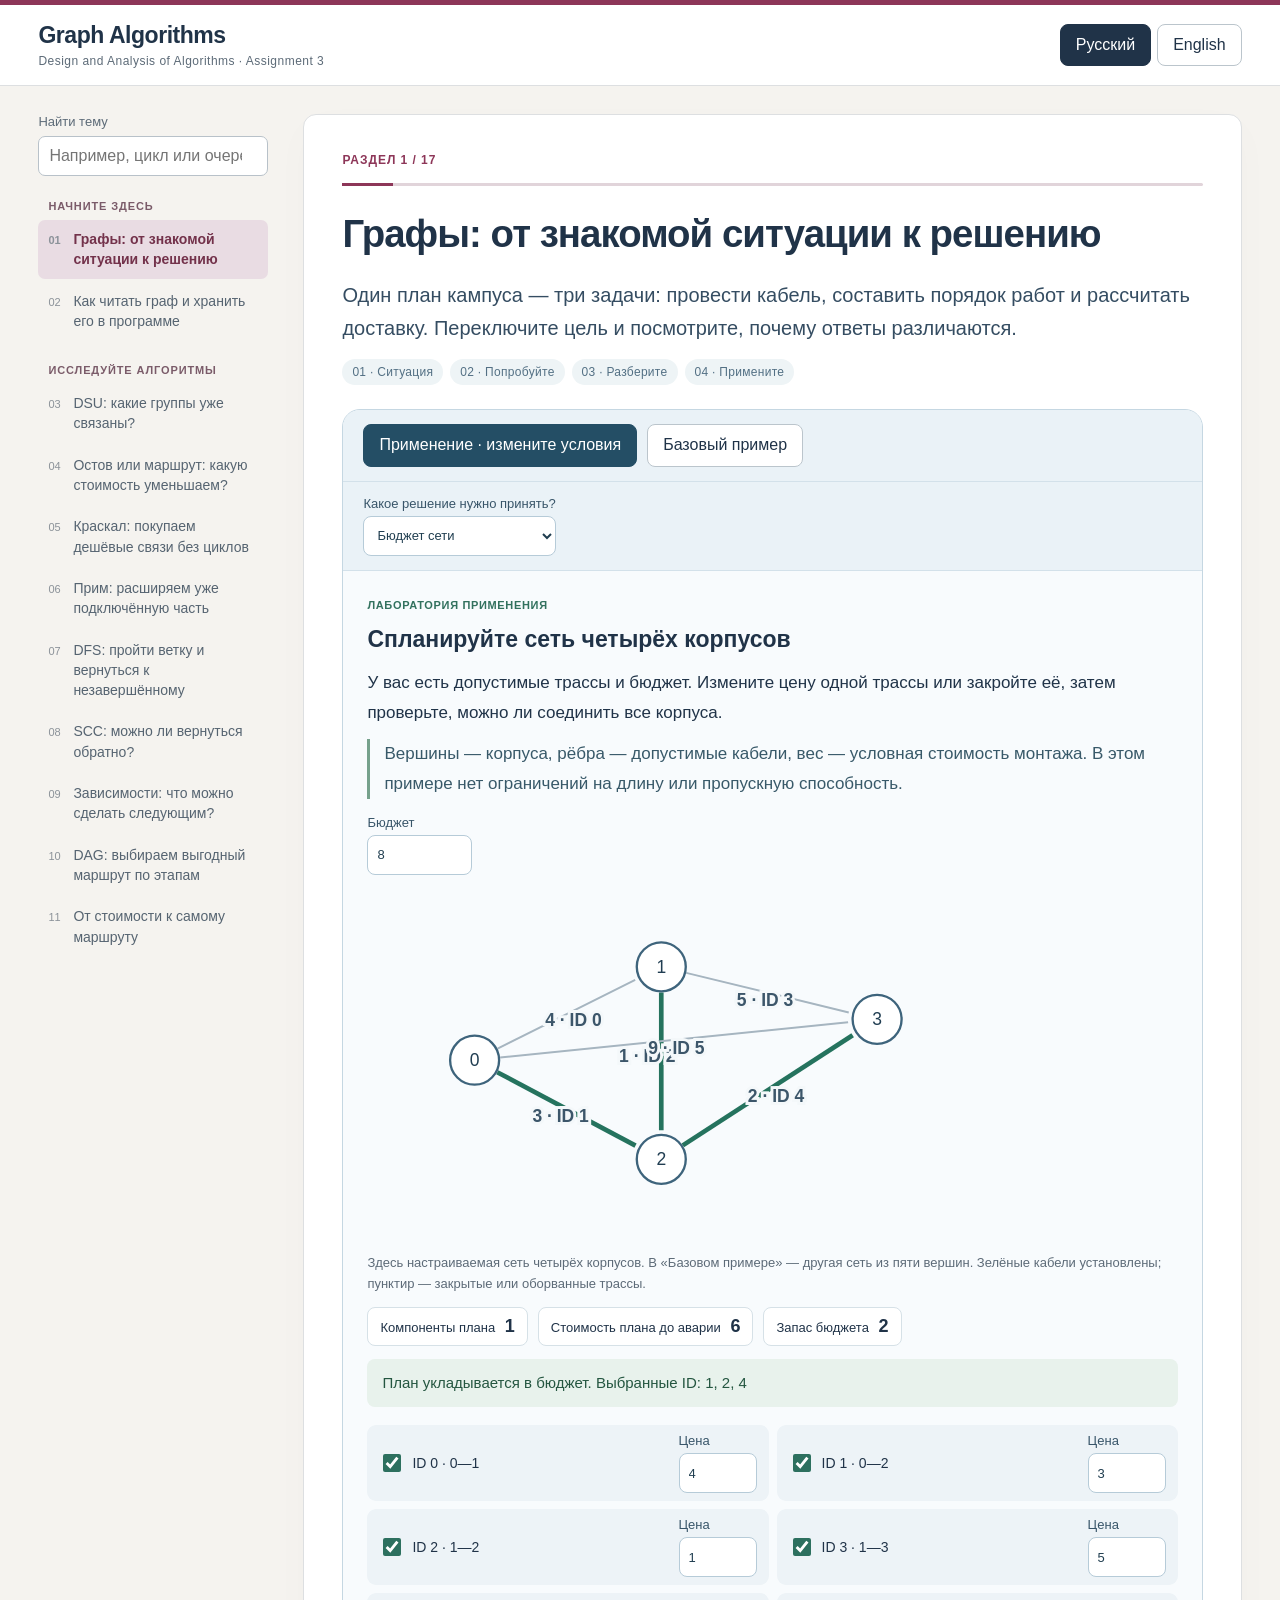
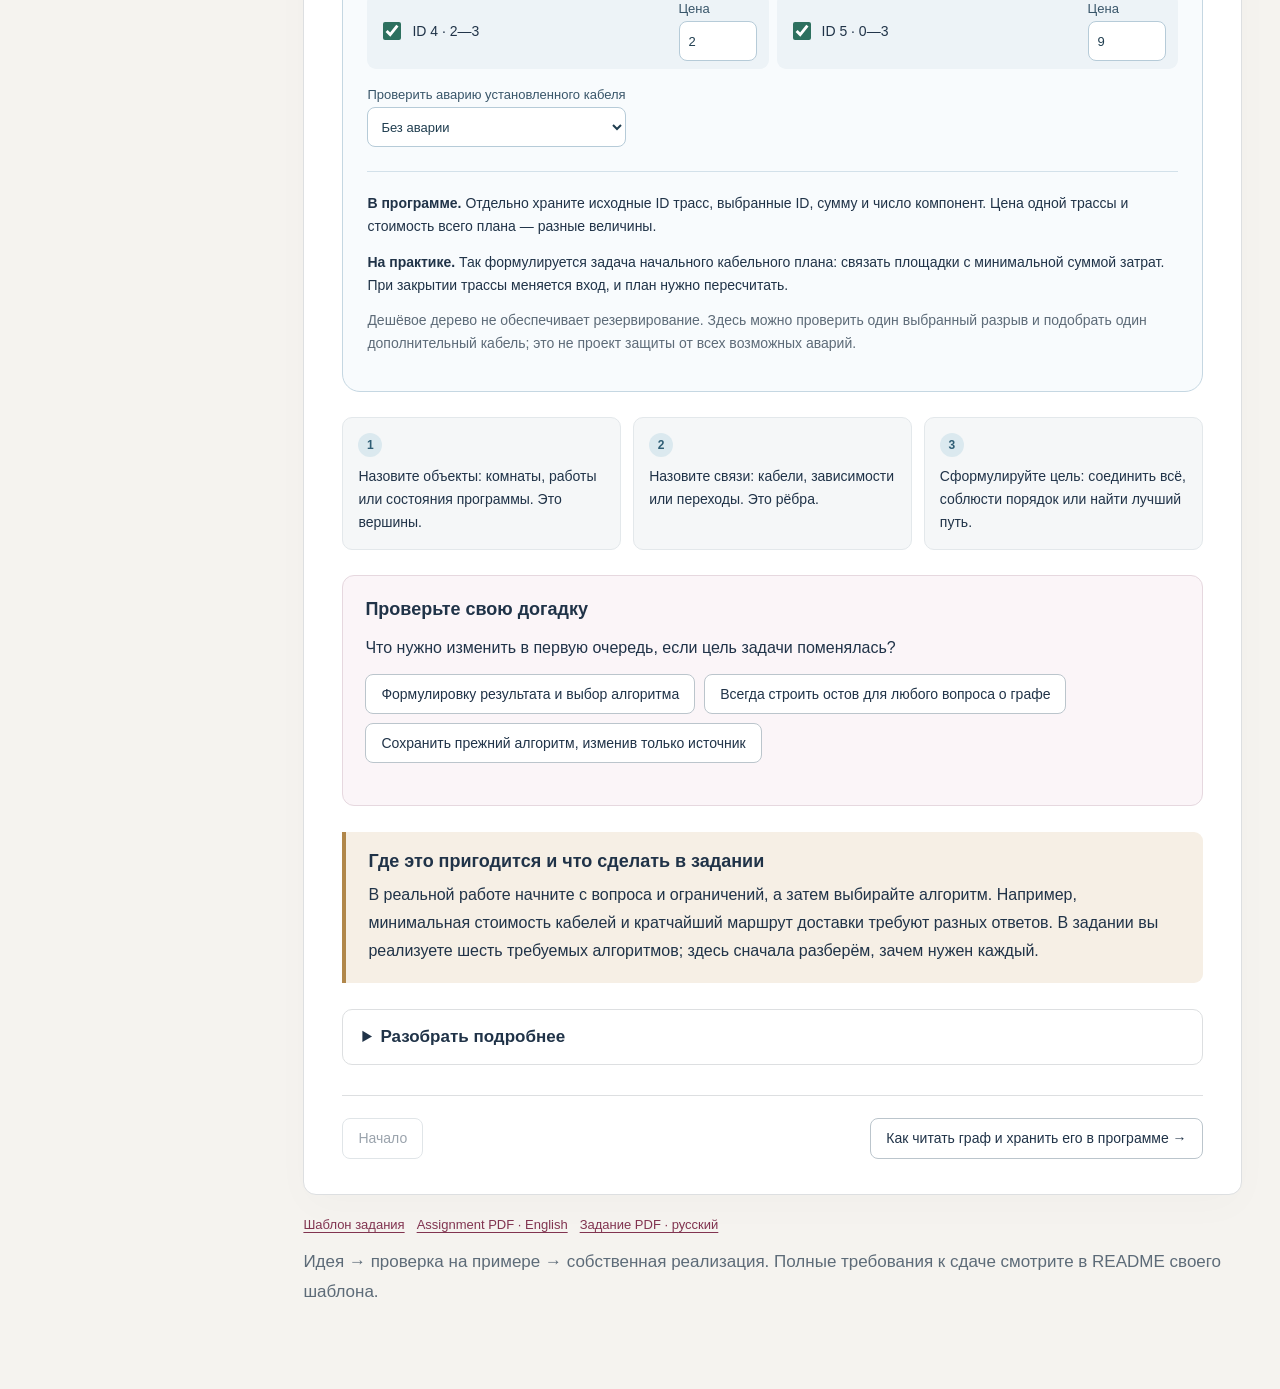
==== commit a515eddb: "Добавить модели применения графов с изменяемыми условиями" ====
--- a/docs/index.html
+++ b/docs/index.html
@@ -8,7 +8,22 @@
 .explanationBridge{grid-column:1/-1;padding:8px 0}.explanationBridge h2{font-size:18px;margin:12px 0 8px}.explanationBridge p{font-size:16px;margin:0}
 .steps:empty,.transfer:empty{display:none}
 .graphViewport{max-width:100%;overflow:auto}.graphViewport:focus-visible{outline:3px solid #bd7293;outline-offset:3px}@media(max-width:740px){.graphViewport svg{min-width:520px}}
-</style></head><body><a class="skip" href="#main">К уроку / Skip to lesson</a><header><div class="brand">Graph Algorithms<small>Design and Analysis of Algorithms · Assignment 3</small></div><div class="languages" role="group" aria-label="Language / Язык"><button id="ru" aria-pressed="true">Русский</button><button id="en" aria-pressed="false">English</button></div></header><div class="layout"><aside><label id="searchLabel" for="search"></label><input id="search" type="search" autocomplete="off"><nav id="contents" aria-label="Lesson contents"></nav><p id="empty" class="small" role="status"></p><p id="navHint" class="navhint"></p></aside><main id="main" tabindex="-1"><article><p id="eyebrow" class="eyebrow"></p><div class="progressline" aria-hidden="true"><span id="progress"></span></div><h1 id="title"></h1><p id="story" class="story"></p><div id="routebar" class="routebar"></div><section id="activity"></section><section id="steps" class="steps"></section><section id="quiz"></section><section id="transfer" class="transfer"></section><section id="practice"></section><section id="extension"></section><section id="deeper"></section><section id="reading"></section><section id="videos"></section><nav class="nextnav" aria-label="Lesson navigation"><button id="prev"></button><button id="next"></button></nav></article><footer><div class="quicklinks"><a href="https://github.com/RZhaniya/daa-assignment-3-graphs" id="templateLink" target="_blank" rel="noopener"></a><a href="https://github.com/RZhaniya/daa-assignment-3-graphs/blob/main/docs/Assignment_3_EN.pdf" target="_blank" rel="noopener">Assignment PDF · English</a><a href="https://github.com/RZhaniya/daa-assignment-3-graphs/blob/main/docs/Assignment_3_RU.pdf" target="_blank" rel="noopener">Задание PDF · русский</a></div><p id="footerNote"></p></footer></main></div><script id="practice-data" type="application/json">[{"id": "outgoing", "topic": "model", "level": "warmup", "args": ["n", "edges", "vertex"], "RU": {"title": "01 · Исходящие рёбра по ID", "task": "Дан ориентированный граф. Строка edges[i]=[from,to,weight] имеет исходный ID i. Верните ID всех рёбер, выходящих из vertex, в порядке входа. Петлю включите один раз; параллельные рёбра сохраняйте отдельно.", "limits": "1 ≤ n ≤ 100; 0 ≤ m ≤ 500; вершины и vertex корректны; |weight| ≤ 10⁹.", "hint": "Просмотрите строки по индексам. Сравнивайте первый столбец с vertex.", "explain": ["Номер строки является ID. Вес и конечная вершина не меняют условие отбора.", "Ребро vertex→vertex тоже выходит из vertex. Две одинаковые строки — разные ID."], "complexity": "O(m) времени; O(k) памяти для k найденных ID.", "use": "Так можно проверить, что при подготовке списка смежности вы сохранили каждую исходную связь."}, "EN": {"title": "01 · Outgoing edge IDs", "task": "Given a directed graph, row edges[i]=[from,to,weight] has original ID i. Return every edge ID leaving vertex, in input order. Include a self-loop once and keep parallel edges separately.", "limits": "1 ≤ n ≤ 100; 0 ≤ m ≤ 500; valid vertices and vertex; |weight| ≤ 10⁹.", "hint": "Scan row indices and compare the first column with vertex.", "explain": ["The row index is the ID. Neither the weight nor the destination changes this selection.", "A self-loop leaves vertex too. Identical input rows still have different IDs."], "complexity": "O(m) time; O(k) output space for k selected IDs.", "use": "Use this to check that adjacency construction preserves each original connection."}, "python": "def solve(n, edges, vertex):\n    return [i for i, edge in enumerate(edges) if edge[0] == vertex]\n", "java": "static int[] solve(int n, int[][] edges, int vertex) {\n    List<Integer> ids = new ArrayList<>();\n    for (int i = 0; i < edges.length; i++) {\n        if (edges[i][0] == vertex) ids.add(i);\n    }\n    int[] answer = new int[ids.size()];\n    for (int i = 0; i < answer.length; i++) answer[i] = ids.get(i);\n    return answer;\n}", "tests": [{"args": [4, [[0, 1, 7], [2, 0, 1], [0, 0, -2], [0, 1, 3]], 0], "expected": [0, 2, 3]}, {"args": [1, [], 0], "expected": []}, {"args": [3, [[2, 1, 4]], 0], "expected": []}, {"args": [2, [[1, 0, -1], [1, 0, -1]], 1], "expected": [0, 1]}, {"args": [1, [[0, 0, 0]], 0], "expected": [0]}], "notes": [["ID 1 входит в 0, но не выходит из неё; ID 2 — петля.", "ID 1 enters 0 rather than leaving it; ID 2 is a self-loop."], ["Без рёбер результат пуст.", "With no edges, the result is empty."]], "starter_python": "def solve(n, edges, vertex):\n    # Return the result described above.\n    pass\n", "starter_java": "static int[] solve(int n, int[][] edges, int vertex) {\n    throw new UnsupportedOperationException(\"Implement this method\");\n}", "java_class": "Practice01", "java_file": "code/practice/Practice01.java"}, {"id": "sizes", "topic": "dsu", "level": "warmup", "args": ["labels"], "RU": {"title": "02 · Размеры уже известных групп", "task": "Для каждой вершины дана метка группы labels[v]. Верните массив: на позиции v — число вершин с той же меткой. Метки могут идти с пропусками. Находить группы или выполнять union не нужно.", "limits": "0 ≤ n ≤ 10000; labels содержит n целых меток от 0 до 10⁶.", "hint": "Сначала посчитайте частоту каждой метки, затем пройдите исходный массив ещё раз.", "explain": ["Ключ таблицы — метка, значение — число её появлений.", "Порядок результата совпадает с порядком вершин, а не с порядком ключей таблицы."], "complexity": "Ожидаемое O(n) времени с хеш-таблицей; O(n) памяти вместе с ответом.", "use": "Проверяйте размер компоненты независимо от её представителя. В DSU rank не заменяет размер."}, "EN": {"title": "02 · Sizes of known groups", "task": "Each vertex has a group label labels[v]. Return an array whose entry v counts vertices with that label. Labels need not be consecutive. Do not find groups or perform unions.", "limits": "0 ≤ n ≤ 10000; labels contains n integers from 0 to 10⁶.", "hint": "Count each label first, then scan the original array again.", "explain": ["A map key is a label; its value is the number of occurrences.", "Return entries in vertex order, rather than map-key order."], "complexity": "Expected O(n) time with a hash map; O(n) space including output.", "use": "Check component sizes independently of representative names. In DSU, rank does not replace size."}, "python": "def solve(labels):\n    count = {}\n    for label in labels:\n        count[label] = count.get(label, 0) + 1\n    return [count[label] for label in labels]\n", "java": "static int[] solve(int[] labels) {\n    Map<Integer, Integer> count = new HashMap<>();\n    for (int label : labels) count.put(label, count.getOrDefault(label, 0) + 1);\n    int[] answer = new int[labels.length];\n    for (int v = 0; v < labels.length; v++) answer[v] = count.get(labels[v]);\n    return answer;\n}", "tests": [{"args": [[7, 7, 2, 9, 2]], "expected": [2, 2, 2, 1, 2]}, {"args": [[]], "expected": []}, {"args": [[0]], "expected": [1]}, {"args": [[4, 4, 4]], "expected": [3, 3, 3]}, {"args": [[8, 3, 6]], "expected": [1, 1, 1]}], "notes": [["Метки 7 и 2 встречаются по два раза, 9 — один раз.", "Labels 7 and 2 occur twice each; 9 occurs once."], ["Для нуля вершин массив ответа пуст.", "With zero vertices, the output array is empty."]], "starter_python": "def solve(labels):\n    # Return the result described above.\n    pass\n", "starter_java": "static int[] solve(int[] labels) {\n    throw new UnsupportedOperationException(\"Implement this method\");\n}", "java_class": "Practice02", "java_file": "code/practice/Practice02.java"}, {"id": "positions", "topic": "dfs", "level": "warmup", "args": ["finish"], "RU": {"title": "03 · От завершений к позициям", "task": "Дан finish — порядок завершения DFS некоторого DAG. Он гарантированно содержит каждую вершину 0..n−1 ровно один раз. Разверните его в order и верните position[v] — индекс v в order. Не выполняйте DFS и не проверяйте циклы.", "limits": "0 ≤ n ≤ 10000; finish — перестановка 0..n−1.", "hint": "Идите по finish справа налево. Для каждой вершины запишите номер её места.", "explain": ["order[position[v]] равен v. Это связь двух массивов с разным смыслом.", "Не возвращайте order вместо position: в первом примере эти массивы различаются."], "complexity": "O(n) времени и O(n) памяти.", "use": "Массив позиций позволяет проверить, что зависимость u→v идёт вперёд в предложенном порядке."}, "EN": {"title": "03 · From finish order to positions", "task": "finish is a DFS finishing order of a DAG and contains every vertex 0..n−1 exactly once. Reverse it to obtain order, then return position[v], the index of v in order. Do not run DFS or check cycles.", "limits": "0 ≤ n ≤ 10000; finish is a permutation of 0..n−1.", "hint": "Scan finish from right to left and record each vertex position.", "explain": ["order[position[v]] equals v. The arrays describe different mappings.", "Do not return order in place of position: they differ in the first example."], "complexity": "O(n) time and O(n) space.", "use": "Positions let you check whether a dependency u→v points forward in a proposed order."}, "python": "def solve(finish):\n    position = [0] * len(finish)\n    for i, vertex in enumerate(reversed(finish)):\n        position[vertex] = i\n    return position\n", "java": "static int[] solve(int[] finish) {\n    int n = finish.length;\n    int[] position = new int[n];\n    for (int i = 0; i < n; i++) position[finish[n - 1 - i]] = i;\n    return position;\n}", "tests": [{"args": [[3, 2, 0, 1]], "expected": [1, 0, 2, 3]}, {"args": [[]], "expected": []}, {"args": [[2, 1, 0]], "expected": [0, 1, 2]}, {"args": [[0, 1, 2]], "expected": [2, 1, 0]}, {"args": [[1, 0, 2]], "expected": [1, 2, 0]}], "notes": [["order=[1,0,2,3], поэтому position[0]=1, position[1]=0.", "order=[1,0,2,3], so position[0]=1 and position[1]=0."], ["У пустого порядка нет позиций.", "An empty order has no positions."]], "starter_python": "def solve(finish):\n    # Return the result described above.\n    pass\n", "starter_java": "static int[] solve(int[] finish) {\n    throw new UnsupportedOperationException(\"Implement this method\");\n}", "java_class": "Practice03", "java_file": "code/practice/Practice03.java"}, {"id": "relax", "topic": "dag", "level": "warmup", "args": ["current", "from_distance", "weight"], "RU": {"title": "04 · Одна релаксация", "task": "Даны текущая стоимость current до цели, стоимость from_distance до начала ребра и вес weight. null означает неизвестную стоимость. Если начало недостижимо, оставьте current. Иначе верните меньшую из current и from_distance+weight; при current=null сохраните найденную сумму.", "limits": "Известные стоимости — целые от −10¹² до 10¹²; |weight| ≤ 10⁹. current и from_distance могут быть null.", "hint": "Сначала проверьте from_distance. Только затем складывайте и сравнивайте.", "explain": ["null нельзя заменять числом −1: сумма может законно равняться −1.", "Равный кандидат сохраняет ту же стоимость. Работа с родительским ID рассматривается в тренажёре раздела DAG."], "complexity": "O(1) времени и памяти.", "use": "Это один переход в расчёте маршрутов. Порядок обработки графа в этой задаче уже не требуется."}, "EN": {"title": "04 · One relaxation", "task": "Given current cost to a destination, from_distance to an edge source, and weight, use null for unknown costs. If the source is unreachable, retain current. Otherwise return the smaller of current and from_distance+weight; when current is null, store the candidate.", "limits": "Known costs are integers from −10¹² to 10¹²; |weight| ≤ 10⁹. Both costs may be null.", "hint": "Check from_distance before adding and comparing.", "explain": ["Do not replace null with −1: a valid sum can equal −1.", "An equal candidate leaves the cost unchanged. Parent IDs are covered in the DAG chapter simulator."], "complexity": "O(1) time and space.", "use": "This is one transition in a route calculation. No graph traversal is required here."}, "python": "def solve(current, from_distance, weight):\n    if from_distance is None:\n        return current\n    candidate = from_distance + weight\n    if current is None or candidate < current:\n        return candidate\n    return current\n", "java": "static Long solve(Long current, Long fromDistance, long weight) {\n    if (fromDistance == null) return current;\n    long candidate = fromDistance + weight;\n    if (current == null || candidate < current) return candidate;\n    return current;\n}", "tests": [{"args": [6, 5, -4], "expected": 1}, {"args": [null, null, 9], "expected": null}, {"args": [null, 5, -4], "expected": 1}, {"args": [1, 2, 4], "expected": 1}, {"args": [3, null, -20], "expected": 3}, {"args": [5, 2, 3], "expected": 5}, {"args": [null, 3000000000, 1000000000], "expected": 4000000000}, {"args": [0, 4, -5], "expected": -1}], "notes": [["Кандидат 5+(−4)=1 улучшает стоимость 6.", "Candidate 5+(−4)=1 improves cost 6."], ["Путь к началу ребра неизвестен, поэтому нового кандидата нет.", "The edge source is unreachable, so there is no candidate."]], "starter_python": "def solve(current, from_distance, weight):\n    # Return the result described above.\n    pass\n", "starter_java": "static Long solve(Long current, Long fromDistance, long weight) {\n    throw new UnsupportedOperationException(\"Implement this method\");\n}", "java_class": "Practice04", "java_file": "code/practice/Practice04.java"}, {"id": "boundary", "topic": "prim", "level": "core", "args": ["edges", "inside"], "RU": {"title": "05 · Самое дешёвое ребро границы", "task": "Дан неориентированный граф edges[i]=[u,v,weight] и inside[v]: принадлежит ли v уже выбранной области. Верните исходный ID самого дешёвого ребра с ровно одним концом внутри. При равных весах выберите меньший ID. Если кандидата нет, верните −1.", "limits": "0 ≤ n ≤ 100; 0 ≤ m ≤ 500; inside — n логических значений; концы корректны; |weight| ≤ 10⁹.", "hint": "У подходящего ребра inside[u] и inside[v] различаются. Сначала отберите допустимые рёбра, затем сравните вес.", "explain": ["Петля никогда не пересекает границу. Параллельные рёбра имеют собственные ID.", "Просмотр по возрастанию ID с обновлением только при меньшем весе сохраняет меньший ID при ничьей. Это правило этой задачи; основное задание допускает разные оптимумы."], "complexity": "O(n+m) времени с учётом чтения inside; O(1) дополнительной памяти.", "use": "Так проверяется один выбор на границе дерева. Здесь нет очереди, обхода компонент и полного алгоритма Прима."}, "EN": {"title": "05 · Cheapest boundary edge", "task": "Given an undirected graph edges[i]=[u,v,weight] and membership inside[v], return the original ID of the cheapest edge with exactly one endpoint inside. Break weight ties by smaller ID. Return −1 when no candidate exists.", "limits": "0 ≤ n ≤ 100; 0 ≤ m ≤ 500; inside contains n Booleans; valid endpoints; |weight| ≤ 10⁹.", "hint": "A boundary edge has different inside values at its endpoints. Filter by eligibility before comparing weights.", "explain": ["A self-loop never crosses the boundary. Parallel edges keep distinct IDs.", "Scan IDs in ascending order and update only for a lower weight to keep the smaller ID on ties. This exercise has that tie-break; the main assignment accepts alternative optima."], "complexity": "O(n+m) time including reading inside; O(1) auxiliary space.", "use": "Check one boundary choice. This is not a complete Prim implementation: there is no queue or component traversal."}, "python": "def solve(edges, inside):\n    best = -1\n    for i, (u, v, weight) in enumerate(edges):\n        if inside[u] == inside[v]:\n            continue\n        if best == -1 or weight < edges[best][2]:\n            best = i\n    return best\n", "java": "static int solve(int[][] edges, boolean[] inside) {\n    int best = -1;\n    for (int i = 0; i < edges.length; i++) {\n        int u = edges[i][0], v = edges[i][1];\n        if (inside[u] == inside[v]) continue;\n        if (best == -1 || edges[i][2] < edges[best][2]) best = i;\n    }\n    return best;\n}", "tests": [{"args": [[[0, 0, -100], [0, 1, 5], [0, 1, -2], [1, 2, 1], [2, 3, 0]], [true, false, false, false]], "expected": 2}, {"args": [[[0, 1, 4], [0, 2, 4], [1, 2, -9]], [true, false, false]], "expected": 0}, {"args": [[], [true, false]], "expected": -1}, {"args": [[[0, 1, -1]], [true, true]], "expected": -1}, {"args": [[[0, 1, -1]], [false, false]], "expected": -1}, {"args": [[[0, 1, 7], [2, 1, 2]], [false, true, false]], "expected": 1}, {"args": [[], []], "expected": -1}], "notes": [["Петля ID 0 дешевле всех, но не пересекает границу. Из двух рёбер 0–1 выбираем ID 2 веса −2.", "Loop ID 0 is cheapest overall but does not cross the boundary. Of the two 0–1 edges, choose ID 2 with weight −2."], ["ID 0 и 1 имеют вес 4. Условие выбирает меньший ID 0; ребро ID 2 вне границы.", "IDs 0 and 1 both weigh 4. The tie-break selects ID 0; ID 2 is outside the boundary."]], "starter_python": "def solve(edges, inside):\n    # Return the result described above.\n    pass\n", "starter_java": "static int solve(int[][] edges, boolean[] inside) {\n    throw new UnsupportedOperationException(\"Implement this method\");\n}", "java_class": "Practice05", "java_file": "code/practice/Practice05.java"}, {"id": "order", "topic": "topo", "level": "core", "args": ["n", "edges", "order"], "RU": {"title": "06 · Проверить порядок зависимостей", "task": "Верните true, если order содержит каждую вершину 0..n−1 ровно один раз и для каждого направленного ребра u→v вершина u стоит раньше v. Иначе верните false. Проверяйте предложенный порядок, не стройте свой.", "limits": "0 ≤ n ≤ 100; 0 ≤ m ≤ 500; концы edges корректны. order содержит от 0 до n+2 целых чисел в диапазоне −1..n; ошибочные кандидаты допустимы.", "hint": "Сначала проверьте перестановку, затем постройте position и сравните позиции концов всех рёбер.", "explain": ["Проверки рёбер недостаточно: пустой граф всё равно требует каждую вершину ровно один раз.", "Петля требует position[v]<position[v], что невозможно. Допустимые порядки могут различаться."], "complexity": "O(n+m) времени и O(n) дополнительной памяти.", "use": "Перед запуском сборки можно проверить, что заявленная последовательность уважает все зависимости. Длительности работ этот тест не вычисляет."}, "EN": {"title": "06 · Validate a dependency order", "task": "Return true if order contains every vertex 0..n−1 exactly once and u precedes v for every directed edge u→v. Otherwise return false. Validate the supplied order rather than constructing one.", "limits": "0 ≤ n ≤ 100; 0 ≤ m ≤ 500; valid edge endpoints. order has 0..n+2 integer entries in −1..n; invalid candidates are allowed.", "hint": "Check the permutation first, then build position and compare every edge.", "explain": ["Edge checks alone are insufficient: even an edgeless graph requires each vertex exactly once.", "A self-loop would require position[v]<position[v], which is impossible. Valid orders need not be unique."], "complexity": "O(n+m) time and O(n) auxiliary space.", "use": "Before a build, check whether a declared sequence respects all dependencies. This does not calculate task durations."}, "python": "def solve(n, edges, order):\n    if len(order) != n:\n        return False\n    position = [-1] * n\n    for i, vertex in enumerate(order):\n        if vertex < 0 or vertex >= n or position[vertex] != -1:\n            return False\n        position[vertex] = i\n    return all(position[u] < position[v] for u, v in edges)\n", "java": "static boolean solve(int n, int[][] edges, int[] order) {\n    if (order.length != n) return false;\n    int[] position = new int[n];\n    Arrays.fill(position, -1);\n    for (int i = 0; i < n; i++) {\n        int v = order[i];\n        if (v < 0 || v >= n || position[v] != -1) return false;\n        position[v] = i;\n    }\n    for (int[] edge : edges) if (position[edge[0]] >= position[edge[1]]) return false;\n    return true;\n}", "tests": [{"args": [4, [[0, 2], [1, 2], [2, 3]], [1, 0, 2, 3]], "expected": true}, {"args": [4, [[0, 2], [1, 2], [2, 3]], [0, 2, 1, 3]], "expected": false}, {"args": [4, [[0, 2], [1, 2], [2, 3]], [0, 1, 2, 3]], "expected": true}, {"args": [3, [], [0, 0, 2]], "expected": false}, {"args": [3, [], [0, 1]], "expected": false}, {"args": [1, [[0, 0]], [0]], "expected": false}, {"args": [0, [], []], "expected": true}, {"args": [4, [[0, 1], [2, 3], [3, 2]], [0, 1, 2, 3]], "expected": false}, {"args": [3, [[0, 1], [0, 1]], [0, 1, 2]], "expected": true}, {"args": [2, [], [0, 2]], "expected": false}, {"args": [2, [], [-1, 0]], "expected": false}], "notes": [["Рёбра 0→2, 1→2 и 2→3 идут вперёд. Порядок [0,1,2,3] тоже допустим.", "Edges 0→2, 1→2 and 2→3 all point forward. Order [0,1,2,3] is also valid."], ["Ребро 1→2 нарушено: вершина 1 стоит после 2.", "Edge 1→2 is violated: vertex 1 appears after 2."]], "starter_python": "def solve(n, edges, order):\n    # Return the result described above.\n    pass\n", "starter_java": "static boolean solve(int n, int[][] edges, int[] order) {\n    throw new UnsupportedOperationException(\"Implement this method\");\n}", "java_class": "Practice06", "java_file": "code/practice/Practice06.java"}, {"id": "pairs", "topic": "scc", "level": "core", "args": ["labels", "edges"], "RU": {"title": "07 · Связи между размеченными группами", "task": "Метка labels[v] каждой вершины уже дана. Для каждого направленного ребра u→v между разными метками получите пару [labels[u],labels[v]]. Верните все такие пары без повторов, в любом порядке. Не вычисляйте SCC. Если метки обозначают SCC, результат является рёбрами конденсации.", "limits": "0 ≤ n ≤ 100; 0 ≤ m ≤ 500; метки — целые 0..10⁶; концы edges корректны. Метки могут описывать произвольные группы.", "hint": "Пропускайте внутренние рёбра. Для остальных сохраняйте пару меток в множестве.", "explain": ["Проверяется множество пар, но повторять пару в ответе нельзя.", "Названия меток не требуют перенумерации. В примере Java сортировка служит только для воспроизводимого вывода."], "complexity": "Ожидаемое O(n+m) времени с хеш-множеством; O(n+m) памяти с результатом. Показанная сортировка ответа добавляет O(k log(k+1)) для k пар.", "use": "Так можно оставить одну зависимость между двумя группами модулей, даже если исходных связей между ними несколько."}, "EN": {"title": "07 · Links between labelled groups", "task": "Every vertex already has a label labels[v]. For each directed edge u→v between different labels, form [labels[u],labels[v]]. Return all such pairs without duplicates, in any order. Do not compute SCCs. If labels identify SCCs, these are the condensation edges.", "limits": "0 ≤ n ≤ 100; 0 ≤ m ≤ 500; integer labels in 0..10⁶; valid endpoints. Labels may describe arbitrary groups.", "hint": "Skip internal edges and store other label pairs in a set.", "explain": ["Compare sets of pairs, but repeated pairs in the output are invalid.", "Do not renumber labels. The Java example sorts only for reproducible output."], "complexity": "Expected O(n+m) time with a hash set; O(n+m) space including output. The displayed output sort adds O(k log(k+1)) for k pairs.", "use": "Retain one dependency between module groups even when multiple original links connect them."}, "python": "def solve(labels, edges):\n    pairs = set()\n    for u, v in edges:\n        if labels[u] != labels[v]:\n            pairs.add((labels[u], labels[v]))\n    return [list(pair) for pair in pairs]\n", "java": "static int[][] solve(int[] labels, int[][] edges) {\n    Map<Integer, Set<Integer>> outgoing = new HashMap<>();\n    for (int[] edge : edges) {\n        int a = labels[edge[0]], b = labels[edge[1]];\n        if (a != b) outgoing.computeIfAbsent(a, key -> new HashSet<>()).add(b);\n    }\n    List<int[]> pairs = new ArrayList<>();\n    for (int a : outgoing.keySet()) for (int b : outgoing.get(a)) pairs.add(new int[]{a, b});\n    pairs.sort((a, b) -> a[0] != b[0] ? Integer.compare(a[0], b[0]) : Integer.compare(a[1], b[1]));\n    return pairs.toArray(new int[0][]);\n}", "tests": [{"args": [[5, 5, 9, 3], [[0, 1], [1, 0], [1, 2], [0, 2], [2, 3], [3, 3]]], "expected": [[5, 9], [9, 3]]}, {"args": [[10, 10], [[0, 1], [1, 0]]], "expected": []}, {"args": [[], []], "expected": []}, {"args": [[8, 2, 7], [[0, 1], [0, 2], [0, 1], [1, 2]]], "expected": [[2, 7], [8, 2], [8, 7]]}, {"args": [[0, 1, 2], []], "expected": []}, {"args": [[0], [[0, 0]]], "expected": []}], "notes": [["Два исходных ребра дают пару [5,9]; сохраняем её один раз. Петля внутри группы 3 исключается.", "Two original edges yield [5,9]; keep it once. The loop within group 3 is excluded."], ["Все рёбра внутренние, поэтому межгрупповых пар нет.", "Every edge stays within one group, so no cross-group pairs remain."]], "starter_python": "def solve(labels, edges):\n    # Return the result described above.\n    pass\n", "starter_java": "static int[][] solve(int[] labels, int[][] edges) {\n    throw new UnsupportedOperationException(\"Implement this method\");\n}", "java_class": "Practice07", "java_file": "code/practice/Practice07.java"}, {"id": "walk", "topic": "route", "level": "core", "args": ["n", "edges", "source", "target", "edge_ids"], "RU": {"title": "08 · Проверить переходы по ID", "task": "В ориентированном графе edges[i]=[from,to,weight] дан список ID предполагаемого маршрута из source в target. Начните в source и проходите рёбра в указанном порядке. Если ID неверен, ребро начинается не в текущей вершине или конец не равен target, верните null. Иначе верните сумму весов. Это проверка переходов, а не поиск кратчайшего пути.", "limits": "1 ≤ n ≤ 100; 0 ≤ m ≤ 500; до 500 ID; ID могут быть от −1 до m; корректные source, target и концы рёбер; |weight| ≤ 10⁹.", "hint": "Держите current_vertex и total. Перед переходом проверьте диапазон ID и первый столбец выбранной строки.", "explain": ["Пустой список даёт 0 только при source=target.", "В этом упражнении повторные вершины и рёбра разрешены: проверяется последовательность переходов. Сумма может быть отрицательной."], "complexity": "O(L) времени для L ID; O(1) дополнительной памяти.", "use": "Так проверяется присланный маршрут: выбранные переходы действительно стыкуются, а заявленная стоимость равна их сумме."}, "EN": {"title": "08 · Validate transitions by ID", "task": "In a directed graph edges[i]=[from,to,weight], edge_ids proposes a route from source to target. Start at source and follow the listed edges in order. Return null for an invalid ID, an edge that starts elsewhere, or a final vertex different from target. Otherwise return the weight sum. This checks transitions; it does not find a shortest path.", "limits": "1 ≤ n ≤ 100; 0 ≤ m ≤ 500; at most 500 IDs in −1..m; valid source, target and endpoints; |weight| ≤ 10⁹.", "hint": "Maintain current_vertex and total. Check the ID range and the selected row source before moving.", "explain": ["An empty list costs 0 only when source=target.", "Repeated vertices and edges are allowed in this exercise: it checks a walk. The total may be negative."], "complexity": "O(L) time for L IDs; O(1) auxiliary space.", "use": "Check whether a proposed route joins up and whether its cost equals the sum of its transitions."}, "python": "def solve(n, edges, source, target, edge_ids):\n    vertex = source\n    total = 0\n    for edge_id in edge_ids:\n        if edge_id < 0 or edge_id >= len(edges):\n            return None\n        u, v, weight = edges[edge_id]\n        if u != vertex:\n            return None\n        vertex = v\n        total += weight\n    return total if vertex == target else None\n", "java": "static Long solve(int n, int[][] edges, int source, int target, int[] edgeIds) {\n    int vertex = source;\n    long total = 0;\n    for (int id : edgeIds) {\n        if (id < 0 || id >= edges.length || edges[id][0] != vertex) return null;\n        vertex = edges[id][1];\n        total += edges[id][2];\n    }\n    return vertex == target ? total : null;\n}", "tests": [{"args": [3, [[0, 1, 5], [0, 1, 2], [1, 2, -1], [0, 2, 7]], 0, 2, [1, 2]], "expected": 1}, {"args": [3, [[0, 1, 5], [0, 1, 2], [1, 2, -1], [0, 2, 7]], 0, 2, [2, 1]], "expected": null}, {"args": [1, [], 0, 0, []], "expected": 0}, {"args": [2, [], 0, 1, []], "expected": null}, {"args": [1, [[0, 0, -2]], 0, 0, [0, 0]], "expected": -4}, {"args": [2, [[0, 1, 4]], 0, 1, [-1]], "expected": null}, {"args": [2, [[0, 1, 4]], 0, 1, [1]], "expected": null}, {"args": [4, [[0, 1, 1000000000], [1, 2, 1000000000], [2, 3, 1000000000]], 0, 3, [0, 1, 2]], "expected": 3000000000}], "notes": [["ID 1 задаёт 0→1 веса 2, ID 2 — 1→2 веса −1. Сумма 1. Это не утверждение о минимальности любого допустимого ответа.", "ID 1 is 0→1 with weight 2; ID 2 is 1→2 with weight −1. Total 1. A valid result alone does not prove optimality."], ["Первое ребро ID 2 начинается в 1, а текущая вершина — 0.", "First edge ID 2 starts at 1, but the current vertex is 0."]], "starter_python": "def solve(n, edges, source, target, edge_ids):\n    # Return the result described above.\n    pass\n", "starter_java": "static Long solve(int n, int[][] edges, int source, int target, int[] edgeIds) {\n    throw new UnsupportedOperationException(\"Implement this method\");\n}", "java_class": "Practice08", "java_file": "code/practice/Practice08.java"}]</script><script id="lesson-data" type="application/json">[{"id": "overview", "RU": {"title": "Графы: от знакомой ситуации к решению", "story": "Один план кампуса — три задачи: провести кабель, составить порядок работ и рассчитать доставку. Переключите цель и посмотрите, почему ответы различаются.", "steps": ["Назовите объекты: комнаты, работы или состояния программы. Это вершины.", "Назовите связи: кабели, зависимости или переходы. Это рёбра.", "Сформулируйте цель: соединить всё, соблюсти порядок или найти лучший путь."], "transfer": "В реальной работе начните с вопроса и ограничений, а затем выбирайте алгоритм. Например, минимальная стоимость кабелей и кратчайший маршрут доставки требуют разных ответов. В задании вы реализуете шесть требуемых алгоритмов; здесь сначала разберём, зачем нужен каждый.", "theory": "<p>Фрагменты кода в уроке показывают отдельные приёмы. Шесть алгоритмов задания и функцию восстановления пути вы реализуете самостоятельно. В конце урока есть отдельный запускаемый пример BFS для знакомства со списками смежности и очередью.<\/p>"}, "EN": {"title": "Graphs: from a familiar situation to a solution", "story": "One campus plan, three tasks: install cables, schedule work and plan a delivery. Switch the objective and see why the answers differ.", "steps": ["Identify the objects: rooms, tasks or program states. These are vertices.", "Identify the links: cables, dependencies or transitions. These are edges.", "State the objective: connect everything, respect an order or find a best route."], "transfer": "In practice, start with the question and constraints, then choose an algorithm. A cheap cable layout and a shortest delivery route ask for different answers. The assignment requires six methods; first understand what each is for.", "theory": "<p>Code fragments illustrate individual techniques. Implement the six assignment algorithms and route reconstruction yourself. A separate runnable BFS example at the end demonstrates adjacency lists and a queue.<\/p>"}, "lab": "overview", "quiz": {"RU": {"question": "Что нужно изменить в первую очередь, если цель задачи поменялась?", "options": ["Формулировку результата и выбор алгоритма", "Всегда строить остов для любого вопроса о графе", "Сохранить прежний алгоритм, изменив только источник"], "feedback": "Одного и того же графа недостаточно: цель определяет, какой ответ считать правильным."}, "EN": {"question": "What should you reconsider first when the goal changes?", "options": ["The required result and algorithm", "Always build an MST for any graph question", "Keep the same algorithm and only change the source"], "feedback": "A graph alone is insufficient: the objective determines which answer is correct."}, "answer": 0}, "code": "", "book": null, "videos": []}, {"id": "model", "RU": {"title": "Как читать граф и хранить его в программе", "story": "На схеме комнаты обозначены числами. Линия означает доступный переход, стрелка — переход только в одну сторону, число на ребре — его стоимость. Переключите вид графа и проговорите, что изменилось в модели.", "steps": ["Список рёбер отвечает на вопрос «какие связи существуют?».", "Список смежности отвечает на вопрос «куда можно перейти из этой вершины?».", "ID ребра сохраняет связь между исходной строкой входа и результатом алгоритма."], "transfer": "В программе навигации из комнаты нужно быстро получить соседние комнаты, поэтому удобен список смежности. В задании сохраняйте номер исходной строки edges[i], даже если позже сортируете рёбра. Работу со списками можно проследить в отдельном BFS-примере в конце урока.", "theory": "<p>Здесь n — число вершин, m — число входных рёбер.<\/p>\n<p class=\"lead\">Сначала определите направление рёбер, смысл веса и состав ответа. Эти решения должны быть видны в структурах данных.<\/p>\n<p>Вершины задания имеют номера от 0 до n−1. Строка <code>edges[i]<\/code> задаёт ребро с исходным ID i. Этот ID не меняется при сортировке, помещении в очередь или построении обратного графа. Для взвешенного ребра храните <code>from<\/code>, <code>to<\/code>, <code>weight<\/code> и <code>id<\/code>.<\/p>\n<h2>Список смежности<\/h2><p>Для каждого v храните исходящие рёбра. В ориентированном графе добавляется одна запись. В неориентированном графе добавляются две ориентированные записи с одним ID: u→v и v→u. Это две записи одного ребра, а не два выбранных ребра леса. Петля не может попасть в остов. Параллельные рёбра сохраняйте отдельно.<\/p>\n<p>Список смежности занимает O(n+m) памяти. Матрица смежности занимает O(n²): для 100000 вершин она не подходит. Обход соседей в списках даёт O(n+m), если каждое ребро просматривается ограниченное число раз.<\/p>\n<h2>Ограничения задания<\/h2><p>0 ≤ n ≤ 100000; для dag требуется n ≥ 1. Число рёбер или операций DSU не превышает 250000. Вес: от −1000000000 до 1000000000. Концы рёбер и source корректны; для n=0 рёбра и операции пусты. Обрабатывать повреждённый JSON в алгоритмах не требуется.<\/p><h2>Типы и сравнения<\/h2><p>Номер вершины и отдельный вес в пределах задания помещаются в int, а сумма весов может выйти за его пределы. Например, три ребра по 1000000000 дают 3000000000. В Java используйте long для стоимости и Long[] для расстояний с null. Сравнивайте веса через Long.compare, а не вычитанием. Для воспроизводимости можно сравнивать равные по весу рёбра по ID. Задание допускает и другие корректные оптимумы.<\/p>\n<p>При чтении строки i сохраните id=i в своей записи ребра. Сортируйте копию списка, чтобы исходный массив оставался доступен по ID. При построении обратного графа поменяйте направление, сохранив ID исходного ребра.<\/p>\n", "code_context": "Фрагмент внутри метода; импортируйте java.util.List и java.util.ArrayList. Вершины имеют номера 0, 1, 2.", "bridge": "Представьте два рейса между одними остановками. У них одинаковые концы, но разные цены и ID. Одной записи «сосед 2» уже мало: сохраните также вес и исходный номер ребра. Так выбранный переход можно будет проверить по входным данным."}, "EN": {"title": "Reading a graph and storing it in a program", "story": "Rooms are numbered on the diagram. A line represents an available link, an arrow makes it one-way, and a number gives its cost. Switch the graph model and describe what changed.", "steps": ["An edge list answers “which links exist?”.", "An adjacency list answers “where can I go from this vertex?”.", "An edge ID connects an original input row to the algorithm’s result."], "transfer": "Navigation software needs quick access to neighbouring rooms, so an adjacency list is useful. Preserve the original row index edges[i] even when sorting edges. The separate BFS example at the end of the lesson demonstrates these lists in use.", "theory": "<p>Here n is the number of vertices and m the number of input edges.<\/p>\n<p class=\"lead\">Decide the edge direction, the meaning of the weight and the required output before choosing data structures.<\/p>\n<p>Assignment vertices are 0..n−1. The row <code>edges[i]<\/code> has original edge ID i. Sorting, queue insertion and transposition must not change it. A weighted edge stores <code>from<\/code>, <code>to<\/code>, <code>weight<\/code> and <code>id<\/code>.<\/p>\n<h2>Adjacency lists<\/h2><p>Store outgoing edges for each vertex. A directed edge contributes one entry. An undirected edge contributes entries u→v and v→u with the same original ID. These are two representations of one edge, not two selected forest edges. A self-loop cannot belong to a forest. Keep parallel edges as separate candidates.<\/p>\n<p>Adjacency lists use O(n+m) memory. An adjacency matrix uses O(n²), which is unsuitable for 100000 vertices. Traversal is O(n+m) when each stored edge is examined a bounded number of times.<\/p>\n<h2>Assignment limits<\/h2><p>0 ≤ n ≤ 100000; dag requires n ≥ 1. There are at most 250000 edges or DSU operations. Weights range from −1000000000 to 1000000000. Endpoints and source are valid; edges and operations are empty for n=0. Algorithm implementations need not handle malformed JSON.<\/p><h2>Numeric types and comparisons<\/h2><p>A vertex index and a single permitted weight fit int; a total may not. Three edges of weight 1000000000 sum to 3000000000. Use long for Java totals and Long[] for nullable distances. Compare weights using Long.compare rather than subtraction. You may break weight ties by ID for reproducibility; the assignment also accepts other valid optima.<\/p>\n<p>When reading row i, retain id=i in your edge record. Sort a copy of the list so that the original array remains available for ID lookup. When building the transpose, reverse the direction while retaining the original edge ID.<\/p>\n", "code_context": "Method-body fragment; import java.util.List and java.util.ArrayList. The vertices are 0, 1, 2.", "bridge": "Think of two services between the same stops. Their endpoints match, but prices and IDs differ. A neighbour value alone is insufficient: retain the weight and original edge ID so the chosen transition can be checked against the input."}, "lab": "model", "quiz": {"RU": {"question": "Ребро было третьим во входе, а после сортировки стало первым. Какой у него ID?", "options": ["Его нужно создать заново", "2", "0"], "feedback": "Нумерация начинается с нуля. ID относится к исходной строке, а не к позиции после сортировки."}, "EN": {"question": "An edge was third in the input and first after sorting. What is its ID?", "options": ["Assign a new one", "2", "0"], "feedback": "IDs are zero-based original row numbers, not sorted positions."}, "answer": 1}, "code": "int n = 3;\nList<List<Integer>> neighbours = new ArrayList<>();\nfor (int v = 0; v < n; v++) neighbours.add(new ArrayList<>());\nneighbours.get(0).add(2);\nneighbours.get(2).add(0);\nSystem.out.println(neighbours.get(0));\nSystem.out.println(neighbours.get(2));", "book": ["20.1", 549, 571, "40graphs"], "videos": [{"id": "7fujbpJ0LB4", "title": "Depth First Search Algorithm | Graph Theory", "author": "WilliamFiset", "thumbnail": "https://i.ytimg.com/vi/7fujbpJ0LB4/hqdefault.jpg", "verified": "2026-10-19"}], "practice": {"RU": {"task": "Создайте список смежности для трёх вершин. Добавьте неориентированное ребро 0–2 и выведите соседей вершин 0 и 2. Какие две записи нужны для одного ребра?", "explanation": ["Для каждой вершины создаём отдельный пустой список.", "Записи 0→2 и 2→0 позволяют пройти по неориентированному ребру в обе стороны.", "Вершина 1 остаётся с пустым списком. Добавьте второе ребро 1–2 и проверьте новые списки."]}, "EN": {"task": "Create adjacency lists for three vertices. Add the undirected edge 0–2 and print the neighbours of 0 and 2. Which two entries represent this one edge?", "explanation": ["Create a separate empty list for each vertex.", "Entries 0→2 and 2→0 allow traversal in both directions along the undirected edge.", "Vertex 1 keeps an empty list. Add edge 1–2 and check the updated lists."]}, "output": "[2]\n[0]"}}, {"id": "dsu", "RU": {"title": "DSU: какие группы уже связаны?", "story": "В учебной группе создаются команды. Сначала каждый работает отдельно. Затем две команды объединяются для совместного проекта. Важно быстро узнать, находятся ли два человека уже в одной команде. Выберите две вершины и объедините их; затем повторите ту же связь.", "steps": ["При объединении разных групп их число уменьшается на один.", "Повторная связь внутри одной группы ничего не меняет.", "DSU хранит представителя группы; сжатие пути ускоряет последующие поиски."], "transfer": "В сеть по одному добавляют соединения между компьютерами. Компьютеры — вершины, новые соединения — операции union. После каждого добавления DSU отвечает, сколько отдельных групп осталось и как велика крупнейшая. Это и есть два числа состояния в задании. Удаления связей здесь не рассматриваются.", "theory": "\n<p class=\"lead\">DSU поддерживает разбиение вершин на непересекающиеся множества. find(v) возвращает представителя множества; union(a,b) объединяет два множества.<\/p>\n<p>В начале каждая вершина является своим корнем: parent[v]=v, size[v]=1. Количество компонент равно n; наибольшая имеет размер 1, а при n=0 - 0. Размер имеет смысл у корня. Вызов union сначала находит оба корня. Если они совпадают, ничего менять не нужно: это относится и к повторной связи, и к объединению вершины с собой.<\/p>\n<h2>Сжатие пути и объединение по размеру<\/h2><p>В двухпроходном варианте find сначала доходит до корня, затем повторно проходит тот же путь и перенаправляет посещённые вершины прямо к корню. Переменная next сохраняет старого родителя до изменения parent[v]. При объединении подвесьте меньший корень к большему, прибавьте размер меньшей компоненты и уменьшите счётчик ровно на один. Не считайте rank размером, если выберете объединение по рангу.<\/p>\n\n<h2>Почему это корректно<\/h2><p>Инвариант: деревья parent задают текущее разбиение на компоненты; size[root] равен числу вершин компоненты. Сжатие меняет форму дерева, но не его корень и не состав множества. Объединение разных корней соединяет ровно две компоненты и не затрагивает остальные. Поэтому после каждой операции сохранённые components и largest описывают текущий граф.<\/p>\n<p><strong>Сложность:<\/strong> O(n+q α(n)) амортизированного времени со сжатием пути и балансировкой. Память DSU O(n), а вместе с массивом всех q ответов - O(n+q). Это не обещание константного времени для каждого отдельного find. Обычный DSU не поддерживает удаление произвольного ребра: для такой задачи нужна другая организация вычислений.<\/p>\n<p>В задании верните массив состояний после операций, без начального состояния. Сохраняйте два числа в каждой строке ответа, а не ссылку на один постоянно изменяемый массив.<\/p>\n<p>В оценке q — число объединений, α(n) — очень медленно растущая обратная функция Аккермана.<\/p>", "code_context": "Фрагмент внутри метода; импортируйте java.util.Arrays для вывода массива. Корень уже известен, выполняется только один шаг второго прохода.", "bridge": "Если 0 связан с 1, а 1 с 2, то все трое находятся в одной группе, даже без прямой связи 0–2. DSU хранит именно это разбиение. Родительские ссылки нужны для поиска представителя; они не обязаны совпадать с реальными кабелями."}, "EN": {"title": "DSU: which groups are already connected?", "story": "Students form project teams. Initially everyone works alone; later, two teams merge. You need to tell whether two people already belong to the same team. Select two vertices and merge their teams, then repeat the same link.", "steps": ["Merging two different groups reduces their count by one.", "A repeated link within one group changes nothing.", "DSU stores a representative; path compression speeds up later searches."], "transfer": "A network receives new computer-to-computer links. Computers are vertices; each added link is a union operation. After each addition, DSU reports the number of groups and the largest group size: the two state values required by the assignment. Link deletion is outside this model.", "theory": "\n<p class=\"lead\">DSU maintains a partition of vertices into disjoint sets. find(v) returns the representative of a set; union(a,b) merges two sets.<\/p>\n<p>Initially each vertex is its own root: parent[v]=v and size[v]=1. There are n components; largest is 1, or 0 when n=0. Component size is meaningful at a root. Union first finds both roots. If they coincide, nothing changes; this covers repeated links and self-unions.<\/p>\n<h2>Path compression and union by size<\/h2><p>A two-pass find walks to the root, then follows the original path again from the starting vertex and points each visited vertex directly at the root. The variable next saves the old parent before overwriting parent[v]. Union attaches the smaller root to the larger one, adds the smaller size and reduces the component count exactly once. If you use rank instead, maintain sizes separately.<\/p>\n\n<h2>Correctness<\/h2><p>Invariant: parent trees represent the current components and size[root] counts their vertices. Compression changes the tree shape without changing its root or membership. Merging different roots joins exactly two components and leaves every other component unchanged. Thus components and largest describe the graph after each operation.<\/p>\n<p><strong>Complexity:<\/strong> O(n+q α(n)) amortised time with compression and balancing. DSU storage is O(n); including q returned states it is O(n+q). This does not claim constant worst-case time for every individual find. Ordinary DSU does not support arbitrary edge deletion.<\/p>\n<p>For the assignment, return a state after each operation, without an initial state. Store a new pair of numbers for each answer, rather than repeatedly storing a reference to one mutable array.<\/p>\n<p>In this bound, q counts union operations and α(n) is the very slowly growing inverse Ackermann function.<\/p>", "code_context": "Method-body fragment; import java.util.Arrays to print the array. The root is already known; this is one step of the second pass.", "bridge": "If 0 is connected to 1 and 1 to 2, all three belong to one group even without a direct 0–2 link. DSU maintains this partition. Parent links help find representatives; they do not have to be actual cables."}, "lab": "dsu", "quiz": {"RU": {"question": "После связей 0–1 и 1–2 добавляем 0–2. Число групп уменьшится?", "options": ["Да, каждое добавленное ребро уменьшает счётчик", "Число групп то же, но размер группы станет 4", "Нет, обе вершины уже в одной группе"], "feedback": "0 и 2 уже связаны через 1. Новое ребро не объединяет разные компоненты."}, "EN": {"question": "After links 0–1 and 1–2, does adding 0–2 reduce the group count?", "options": ["Yes; every added edge reduces the count", "The count stays, but the group size becomes 4", "No; both vertices already share a group"], "feedback": "0 and 2 are already connected through 1, so no distinct components merge."}, "answer": 2}, "code": "int[] parent = {0, 0, 1, 2};\nint v = 3, root = 0;\nint next = parent[v];\nparent[v] = root;\nv = next;\nSystem.out.println(Arrays.toString(parent));\nSystem.out.println(v);", "book": ["19.3–19.4", 527, 549, "15uf"], "videos": [{"id": "ibjEGG7ylHk", "title": "Union Find Introduction", "author": "WilliamFiset", "thumbnail": "https://i.ytimg.com/vi/ibjEGG7ylHk/hqdefault.jpg", "verified": "2026-10-19"}, {"id": "0jNmHPfA_yE", "title": "Union Find - Union and Find Operations", "author": "WilliamFiset", "thumbnail": "https://i.ytimg.com/vi/0jNmHPfA_yE/hqdefault.jpg", "verified": "2026-10-19"}, {"id": "VHRhJWacxis", "title": "Union Find Path Compression", "author": "WilliamFiset", "thumbnail": "https://i.ytimg.com/vi/VHRhJWacxis/hqdefault.jpg", "verified": "2026-10-19"}], "practice": {"RU": {"task": "Даны parent=[0,0,1,2], текущая вершина v=3 и уже найденный корень root=0. Напишите один шаг сжатия пути: перенаправьте v к корню, затем перейдите к её прежнему родителю. Не пишите весь find.", "explanation": ["next сохраняет 2 до изменения массива.", "parent[3]=0 сокращает путь для вершины 3; остальные ссылки пока не меняются.", "v=next продолжает проход по прежнему пути. Если сначала перезаписать parent[v], старую ссылку можно потерять."]}, "EN": {"task": "Given parent=[0,0,1,2], current vertex v=3 and an already known root=0, write one compression step: point v to the root, then move to its former parent. Do not write the entire find operation.", "explanation": ["next retains 2 before the array is changed.", "parent[3]=0 shortens the path from vertex 3; the other links remain unchanged for now.", "v=next continues along the original path. Overwriting parent[v] first could lose that link."]}, "output": "[0, 0, 1, 0]\n2"}}, {"id": "mst", "RU": {"title": "Остов или маршрут: какую стоимость уменьшаем?", "story": "Нужно соединить пять комнат кабелем. За каждое проложенное ребро вы платите один раз. Другая задача — пройти из комнаты 0 в комнату 4 с наименьшей стоимостью. Сравните выделенные связи: одинаковые веса не означают одинаковую задачу.", "steps": ["Остов соединяет все вершины компоненты без циклов.", "Маршрут соединяет выбранные начало и конец.", "Краскал и Прим решают первую задачу; кратчайшие пути — вторую."], "transfer": "Нужно проложить кабели между зданиями. Вершины — здания, рёбра — разрешённые трассы, веса — стоимость прокладки. Остов выбирает самый дешёвый набор, соединяющий здания. При этом дерево не имеет резервных связей: требования отказоустойчивости потребуют более сложной модели. В задании верните стоимость, ID выбранных рёбер и число компонент.", "theory": "\n<p class=\"lead\">Выберите рёбра минимальной суммарной стоимости так, чтобы внутри каждой компоненты исходного неориентированного графа все вершины были соединены без циклов.<\/p>\n<p>Для связного графа результат является деревом. Для несвязного - лесом, включая изолированные вершины. При c компонентах лес содержит n−c рёбер. Для n=0 стоимость и число компонент равны нулю. Отрицательный вес допустим: он означает снижение общей стоимости. Даже петлю с отрицательным весом нельзя включать в остов, поскольку она не соединяет разные вершины и образует цикл.<\/p>\n<h2>Свойство разреза<\/h2><p>Разрез делит вершины на две части. Если он не пересекает уже выбранные рёбра, одно из самых лёгких рёбер через этот разрез можно безопасно добавить к некоторому оптимальному остову, содержащему текущие выбранные рёбра. При равных весах безопасное ребро не обязано входить во все оптимальные остовы.<\/p>\n<p>Обоснование заменой: возьмите оптимальный остов без выбранного лёгкого ребра e. Добавление e создаёт цикл. В этом цикле есть другое ребро f через тот же разрез; его вес не меньше веса e. Замените f на e: связность сохранится, стоимость не вырастет. Для леса рассуждение применяется отдельно к каждой исходной компоненте.<\/p>\n<h2>Почему нужны два алгоритма<\/h2><p>Краскал выбирает рёбра глобально по весу и отсеивает циклы через DSU. Прим расширяет одно построенное дерево через минимальное ребро его границы. Они могут выбрать разные ID, но должны вернуть одинаковую оптимальную стоимость и одинаковое количество компонент.<\/p>\n<p>Не путайте стоимость сети со стоимостью пути. Остов может вынуждать длинный обход между двумя вершинами, хотя в исходном графе есть более короткая прямая связь. В задаче маршрутов нужен алгоритм кратчайшего пути.<\/p>\n"}, "EN": {"title": "Spanning tree or route: which cost are we minimising?", "story": "You must connect five rooms with cables and pay for each installed link once. A different task is to travel from room 0 to room 4 as cheaply as possible. Compare the highlighted links: the same weights do not imply the same objective.", "steps": ["A spanning tree connects every vertex of a component without cycles.", "A route connects a chosen source and target.", "Kruskal and Prim solve the first problem; shortest-path algorithms solve the second."], "transfer": "Suppose buildings need cable connections. Vertices are buildings, edges are permitted cable routes, and weights are installation costs. An MST chooses the cheapest set connecting them. A tree provides no redundant links; reliability requirements need a richer model. Return cost, selected edge IDs and component count in the assignment.", "theory": "\n<p class=\"lead\">Select edges of minimum total cost so that every original connected component remains connected without cycles.<\/p>\n<p>A connected graph produces a tree; a disconnected graph produces a forest, including isolated vertices. With c components the forest has n−c edges. For n=0, both cost and component count are zero. Negative weights are valid discounts. Even a negative self-loop cannot be selected: it connects no distinct vertices and forms a cycle.<\/p>\n<h2>The cut property<\/h2><p>A cut partitions the vertices into two sets. If the cut respects the selected edges, a lightest edge crossing it is safe for some optimum containing those selected edges. When weights tie, a safe edge need not belong to every optimum.<\/p>\n<p>Exchange argument: take an optimum without the light edge e. Adding e creates a cycle. That cycle contains another edge f crossing the same cut, with weight at least that of e. Replace f by e; connectivity remains and cost does not increase. For a forest, apply the argument within each original connected component.<\/p>\n<h2>Why implement both methods?<\/h2><p>Kruskal examines globally sorted edges and uses DSU to reject cycles. Prim grows one tree using its cheapest boundary edge. Selected IDs may differ, but optimum costs and component counts must agree.<\/p>\n<p>Network cost is not path cost. A spanning tree may force a long detour between two vertices even when the original graph has a shorter direct connection. Routing requires a shortest-path objective.<\/p>\n"}, "lab": "overview", "quiz": {"RU": {"question": "Почему нельзя использовать сумму весов остова как расстояние от 0 до 4?", "options": ["Остов оплачивает связи всей компоненты", "Остов обязан содержать кратчайший путь между каждой парой", "Нужно просто разделить вес остова на число рёбер"], "feedback": "У этих задач разные объекты оптимизации: вся сеть и один путь."}, "EN": {"question": "Why is a forest’s total weight not the distance from 0 to 4?", "options": ["It pays for links spanning the entire component", "An MST must preserve a shortest path for every pair", "Divide the tree weight by its edge count"], "feedback": "The optimised objects differ: the entire network versus one route."}, "answer": 0}, "code": "", "book": ["21.1", 586, 608, "43mst"], "videos": []}, {"id": "kruskal", "RU": {"title": "Краскал: покупаем дешёвые связи без циклов", "story": "Для пяти комнат подготовили несколько вариантов кабеля. Рассматривайте предложения от дешёвых к дорогим. Перед покупкой ответьте: это ребро действительно соединит две разные части сети или только замкнёт уже существующий путь?", "steps": ["Упорядочьте кандидаты по весу.", "Если концы в разных компонентах, связь полезна: примите её и объедините компоненты.", "Если концы уже связаны, ребро создаст цикл: пропустите его."], "transfer": "В задаче проектирования сети это последовательный выбор наиболее выгодных допустимых соединений. В задании для проверки компонент используйте собственный DSU и сохраните исходные ID. Попробуйте специально неверное решение на схеме: обратная связь объяснит причину.", "theory": "\n<p class=\"lead\">Рассматривайте рёбра в неубывающем порядке веса. Принимайте ребро только тогда, когда его концы принадлежат разным деревьям текущего леса.<\/p>\n<p>Создайте отдельный DSU для этого вызова и пустой список выбранных ID. После сортировки исходные ID должны остаться у рёбер. Успешный union означает, что ребро соединяет разные компоненты и не создаёт цикл. При неуспешном union ребро пропускается. Не останавливайтесь после n−1 попыток: часть рёбер будет отвергнута, а исходный граф может быть несвязным.<\/p>\n\n<h2>Разбор примера<\/h2><p>На схеме пять вершин. При равных весах рассматриваем меньший ID первым. Порядок рёбер: 2, 1, 6, 0, 3, 5, 4. Принимаем ID 2, 1, 6; ID 0 пропускаем, потому что 0 и 1 уже связаны через 2. Затем принимаем ID 3. Рёбра 5 и 4 уже замыкают циклы. Итог: 1+2+2+5=10, четыре ребра и одна компонента: 5−1=4.<\/p>\n<h2>Инвариант и сложность<\/h2><p>Выбранные рёбра образуют лес, расширяемый до оптимального остовного леса. Перед добавлением ребра компонента DSU задаёт допустимый разрез, а рассматриваемое ребро имеет минимальный доступный вес через него. Свойство разреза сохраняет оптимальность. После обработки всех рёбер вершины каждой исходной компоненты соединены.<\/p>\n<p>Сортировка O(m log(m+1)), инициализация O(n), операции DSU амортизированно O(m α(n)). Итоговая граница задания O(n+m log(m+1)); память O(n+m). Возвращайте cost как long, edge_ids как исходные ID, components как число исходных компонент, совпадающее с конечным счётчиком DSU.<\/p>\n", "code_context": "Фрагмент внутри метода, дополнительные импорты не нужны. Рассматривается непустой массив рёбер.", "bridge": "Дешёвое ребро не всегда нужно покупать. Если его концы уже связаны выбранными кабелями, новая покупка добавит цикл. Поэтому решение состоит из двух вопросов: какое ребро следующее по цене и соединяет ли оно разные компоненты?"}, "EN": {"title": "Kruskal: buy cheap links without forming cycles", "story": "Several cable links are available for five rooms. Examine offers from cheapest to most expensive. Before buying one, decide whether it joins two separate network parts or merely closes an existing path.", "steps": ["Order candidate edges by weight.", "If endpoints belong to different components, accept the link and merge the components.", "If the endpoints are already connected, skip the cycle-forming edge."], "transfer": "In network design, this selects the cheapest admissible connections. In the assignment, use your own DSU for component checks and preserve original IDs. Try an incorrect decision in the diagram: feedback explains why it fails.", "theory": "\n<p class=\"lead\">Examine edges in nondecreasing weight order. Accept an edge only if its endpoints belong to different trees of the current forest.<\/p>\n<p>Create a fresh DSU and an empty selected-ID list. Sorting must preserve the IDs stored in edge objects. A successful union means the edge connects distinct components without creating a cycle. A failed union rejects the edge. Do not stop after n−1 examined candidates: some are rejected and the graph may be disconnected.<\/p>\n\n<h2>Worked example<\/h2><p>The diagram has five vertices. Break weight ties by smaller ID in this example. The examination order is 2, 1, 6, 0, 3, 5, 4. Accept IDs 2, 1, 6; skip ID 0 because 0 and 1 are already connected through 2. Then accept ID 3. Edges 5 and 4 close cycles. The result costs 1+2+2+5=10, with four edges and one component: 5−1=4.<\/p>\n<h2>Invariant and complexity<\/h2><p>The selected forest can be extended to an optimum. Before an accepted edge is added, a DSU component defines a cut respected by the forest; the examined edge is a lightest available crossing edge. The cut property preserves optimality. After all edges have been examined, every original component is spanned.<\/p>\n<p>Sorting costs O(m log(m+1)), initialisation O(n), and DSU operations O(m α(n)) amortised. The assignment bound is O(n+m log(m+1)) time and O(n+m) memory. Return long cost, original edge_ids and components, which equals the final DSU count.<\/p>\n", "code_context": "Method-body fragment with no additional imports. The edge array is nonempty.", "bridge": "A cheap edge need not be purchased. If selected cables already connect its endpoints, buying it adds a cycle. Ask two questions: which edge comes next by weight, and does it join distinct components?"}, "lab": "kruskal", "quiz": {"RU": {"question": "Самое дешёвое оставшееся ребро замыкает цикл. Что делать?", "options": ["Начать сортировку заново", "Пропустить", "Взять, потому что оно дешёвое"], "feedback": "Дешевизна не отменяет условие леса. Уже связанные вершины не нужно соединять повторно."}, "EN": {"question": "The cheapest remaining edge closes a cycle. What should happen?", "options": ["Restart sorting", "Skip it", "Take it because it is cheap"], "feedback": "Low cost does not override the forest constraint; connected vertices need no additional link."}, "answer": 1}, "code": "int[][] edges = {{0, 1, 4}, {0, 2, 2}, {1, 2, 1}};\nint bestId = 0;\nfor (int id = 1; id < edges.length; id++) {\n    if (edges[id][2] < edges[bestId][2]) bestId = id;\n}\nSystem.out.println(bestId);", "book": ["21.2", 591, 613, "43mst"], "videos": [{"id": "JZBQLXgSGfs", "title": "Union Find Kruskal's Algorithm", "author": "WilliamFiset", "thumbnail": "https://i.ytimg.com/vi/JZBQLXgSGfs/hqdefault.jpg", "verified": "2026-10-19"}], "practice": {"RU": {"task": "Строки edges имеют вид [u,v,weight]. Найдите ID самого дешёвого ребра, не переставляя строки. При равных весах оставьте меньший ID. Это упражнение на исходные ID, а не на построение остова.", "explanation": ["Здесь ID — номер строки; edges[id][2] — вес. Массив непустой, поэтому можно начать с ID 0.", "Строгое сравнение < сохраняет более ранний ID при равенстве весов.", "Минимальное ребро имеет ID 2 и вес 1. В Краскале одного минимума недостаточно: нужны порядок всех кандидатов и проверка компонент."]}, "EN": {"task": "Each edges row is [u,v,weight]. Find the cheapest edge ID without rearranging rows. Keep the smaller ID on a weight tie. Practise original IDs here, rather than constructing an MST.", "explanation": ["Here the row index is the ID, and edges[id][2] is the weight. The array is nonempty, so ID 0 is a valid initial choice.", "Strict comparison < retains the earlier ID on equal weights.", "The minimum edge has ID 2 and weight 1. Kruskal needs more than one minimum: all candidates in order and connectivity checks."]}, "output": "2"}}, {"id": "prim", "RU": {"title": "Прим: расширяем уже подключённую часть", "story": "Представьте, что электричество уже подведено к комнате 0. Теперь нужно постепенно подключить остальные комнаты. Смотреть на все рёбра сразу не обязательно: интересуют связи от уже подключённой части к новым вершинам. Выберите следующую связь.", "steps": ["Отметьте уже подключённые вершины.", "Найдите самое дешёвое ребро их границы.", "Подключите новую вершину и обновите список кандидатов."], "transfer": "При подключении зданий удобно следить за границей уже соединённой части сети: какой допустимый кабель подключит новое здание дешевле всего? Очередь с приоритетом хранит кандидатов. В задании после завершения одной компоненты начните со следующей непосещённой вершины.", "theory": "\n<p class=\"lead\">Начните с одной вершины и каждый раз присоединяйте новую вершину через самое дешёвое ребро границы уже построенного дерева.<\/p>\n<p>Для каждой исходной компоненты нужен новый старт. Отметьте стартовую вершину, увеличьте components и добавьте её исходящие рёбра в очередь с приоритетом. Извлекая ребро, проверьте его конечную вершину: если она уже посещена, кандидат устарел. Иначе примите ребро, отметьте новую вершину и добавьте её исходящие рёбра к непосещённым вершинам.<\/p>\n\n<h2>Почему нужна проверка после извлечения<\/h2><p>Одну вершину могут предлагать несколько рёбер. После принятия лучшего остальные записи остаются в очереди. Удалять их заранее необязательно: достаточно пропускать записи с уже посещённым концом. Поэтому эта версия называется ленивой. Посещённость нужно проверять при извлечении, а не только при добавлении.<\/p>\n<p>На схеме стартуем из 0 и принимаем ID 1, 2, 3, 6. Общая стоимость после каждого шага: 2, 3, 8, 10. Результат совпадает с Краскалом по стоимости, хотя порядок выбора иной. Отдельно проверьте в своих тестах изолированную вершину: она добавляет одну компоненту и ни одного ребра. В исходном графе схемы таких вершин нет.<\/p>\n<h2>Корректность и сложность<\/h2><p>Инвариант: принятые рёбра образуют дерево посещённых вершин текущей компоненты и расширяемы до оптимума. После удаления устаревших записей минимальный кандидат является лёгким ребром разреза «посещённые / непосещённые» этой компоненты. Свойство разреза обосновывает выбор.<\/p>\n<p>Ленивая очередь может хранить O(m) записей, поэтому время O(n+m log(m+1)), память O(n+m). Граница O((n+m) log(n+1)) относится к варианту с индексируемой очередью и одной актуальной записью на вершину; для этого варианта используйте границу ленивой версии. Прим должен иметь свою реализацию, а не вызывать Краскала.<\/p>\n", "code_context": "Фрагмент внутри метода; импортируйте java.util.PriorityQueue. Буква L задаёт значения типа long.", "bridge": "Представьте подключённую часть кампуса. Выбирать можно только связь из неё к новой вершине. Старое предложение в очереди могло устареть: пока оно ожидало, его конечная вершина уже подключилась другим ребром. Поэтому проверка нужна при извлечении."}, "EN": {"title": "Prim: extend the connected part", "story": "Room 0 already has power. Extend the connected area to the remaining rooms. You need not inspect every edge equally: consider links from the connected part to new vertices. Choose the next link.", "steps": ["Mark the connected vertices.", "Choose the cheapest edge on their boundary.", "Connect its new endpoint and update the candidates."], "transfer": "When connecting buildings, track the boundary of the connected part: which permitted cable adds a new building at the lowest cost? A priority queue stores candidates. In the assignment, restart from an unvisited vertex after completing each component.", "theory": "\n<p class=\"lead\">Start from one vertex and repeatedly attach an unvisited vertex through the cheapest edge leaving the current tree.<\/p>\n<p>Restart for every original connected component. Mark the start, increment components and add its outgoing edges to a priority queue. When removing an edge, inspect its destination: if already visited, the candidate is stale. Otherwise accept the edge, mark the new vertex and enqueue its edges to unvisited destinations.<\/p>\n\n<h2>Why check again on removal?<\/h2><p>Several edges may offer the same vertex. After its best candidate is accepted, other entries remain in the heap. You need not remove them immediately: skip entries whose destination is already visited. This is the lazy version. Checking only when inserting an edge is insufficient.<\/p>\n<p>Start at 0 in the diagram and accept IDs 1, 2, 3, 6. Running totals are 2, 3, 8, 10. The optimum cost agrees with Kruskal, although the selection order differs. Separately test an isolated vertex: it adds one component and no edge. The displayed graph contains no isolated vertices.<\/p>\n<h2>Correctness and complexity<\/h2><p>Invariant: accepted edges form a tree spanning the currently visited portion of this component and extend to an optimum. After stale entries are removed, the minimum candidate is a light edge of the visited/unvisited cut. The cut property justifies accepting it.<\/p>\n<p>A lazy heap may hold O(m) entries: time is O(n+m log(m+1)) and memory O(n+m). The O((n+m) log(n+1)) bound describes an indexed heap with one active entry per vertex. Use the lazy bound for this variant. Prim must have a separate implementation rather than calling Kruskal.<\/p>\n", "code_context": "Method-body fragment; import java.util.PriorityQueue. The L suffix creates long values.", "bridge": "Picture the connected part of a campus. An eligible edge leaves it for a new vertex. An offer waiting in the queue may become stale because another edge connected its destination. Check again when removing the offer."}, "lab": "prim", "quiz": {"RU": {"question": "Ребро дешёвое, но оба конца уже подключены. Нужно ли его добавлять?", "options": ["Да, если это минимум оставшейся очереди", "Да, если это ребро ещё не добавляли в дерево", "Нет, новая вершина не появится"], "feedback": "Такой кандидат устарел. Прим расширяет дерево, а не накапливает все дешёвые рёбра."}, "EN": {"question": "An edge is cheap, but both endpoints are already connected. Add it?", "options": ["Yes, if it is the remaining queue minimum", "Yes, if this edge has not been selected before", "No; it adds no new vertex"], "feedback": "That candidate is stale. Prim grows a tree rather than accumulating every cheap edge."}, "answer": 2}, "code": "PriorityQueue<Long> offers = new PriorityQueue<>();\noffers.add(9L);\noffers.add(3L);\noffers.add(7L);\nSystem.out.println(offers.remove());\nSystem.out.println(offers.peek());", "book": ["21.2", 591, 613, "43mst"], "videos": [{"id": "jsmMtJpPnhU", "title": "Prim's Minimum Spanning Tree Algorithm | Graph Theory", "author": "WilliamFiset", "thumbnail": "https://i.ytimg.com/vi/jsmMtJpPnhU/hqdefault.jpg", "verified": "2026-10-19"}], "practice": {"RU": {"task": "Добавьте предложения стоимости 9, 3 и 7 в очередь с приоритетом. Извлеките минимум, затем посмотрите следующий минимум, не удаляя его. Предскажите оба числа до запуска.", "explanation": ["Очередь с естественным порядком Long возвращает наименьшее число.", "remove() возвращает и удаляет 3; peek() показывает 7, оставляя его в очереди.", "Для Прима кандидат должен также хранить концы и ID ребра. Одного веса недостаточно, чтобы проверить новую вершину."]}, "EN": {"task": "Insert offers costing 9, 3 and 7 into a priority queue. Remove the minimum, then inspect the next minimum without removing it. Predict both values before running.", "explanation": ["A queue using the natural Long order returns the smallest value.", "remove() returns and removes 3; peek() reports 7 while retaining it.", "A Prim candidate also needs endpoints and an edge ID. A weight alone cannot identify the new vertex."]}, "output": "3\n7"}}, {"id": "dfs", "RU": {"title": "DFS: пройти ветку и вернуться к незавершённому", "story": "Вы проверяете зависимости программы. Дойдите по одной цепочке до конца, затем вернитесь к месту, где остались непроверенные связи. Смотрите на стек: он показывает, какую работу обход ещё не закончил.", "steps": ["Обнаружить вершину — ещё не значит завершить её.", "Завершение наступает после обработки всех её исходящих связей.", "Для глубокого графа храните вершину и позицию следующего соседа в явном стеке."], "transfer": "Так обходят структуры каталогов и графы зависимостей; похожий порядок нужен для SCC и топологической сортировки. В задании важно не перепутать порядок обнаружения с порядком завершения. В отдельном учебном BFS-примере очередь устроена иначе — сравните поведение двух структур.", "theory": "\n<p class=\"lead\">Для Косарайю и топологической сортировки важен момент завершения вершины. Стек должен сохранять незаконченный обход, а не только список найденных вершин.<\/p>\n<p>Рекурсивный DFS запоминает в стеке вызовов вершину и позицию следующего соседа. На цепочке из 100000 вершин это может переполнить стек. В явной реализации вершины находятся в ArrayDeque, а cursor[v] хранит номер следующего ещё не просмотренного соседа. У вершины три состояния: 0 - не посещена; 1 - активна и находится в текущем стеке; 2 - завершена.<\/p>\n<h2>Одна итерация<\/h2><ol><li>Посмотрите на верхний элемент стека, не удаляя его.<\/li><li>Если все соседи обработаны, удалите вершину, пометьте её завершённой и добавьте в finish.<\/li><li>Иначе получите следующего соседа и сразу увеличьте cursor.<\/li><li>Соседа в состоянии 0 активируйте и положите в стек. Ребро в состояние 1 отмечает цикл. Состояние 2 не требует повторного обхода.<\/li><\/ol>\n<p>Без cursor повторное начало списка соседей может увеличить время до квадратичного. Если помечать вершину завершённой сразу после добавления соседей в стек, активный путь будет потерян: такой код не имитирует нужный DFS.<\/p>\n<h2>Смысл finish<\/h2><p>На цепочке 0→1→2 сначала завершается 2, затем 1, затем 0. finish=[2,1,0]. Порядок обнаружения [0,1,2] и порядок завершения - разные последовательности. В Косарайю нужен именно второй. В топологической сортировке при отсутствии циклов нужен его разворот.<\/p>\n<p>Внешний цикл запускает обход из каждой ещё не посещённой вершины. Поэтому изолированные вершины и компоненты, недостижимые из первой вершины, не теряются. Время O(n+m), память O(n+m) вместе со списками смежности; дополнительное состояние обхода O(n). Проверка циклов не мешает использовать finish в первом проходе Косарайю: исходный граф там вправе иметь циклы.<\/p>\n", "code_context": "Фрагмент внутри метода; импортируйте java.util.ArrayDeque. Он показывает порядок извлечения из стека, а не моменты завершения DFS.", "bridge": "Когда обход уходит от 0 к 1, работа вершины 0 ещё не закончена: у неё может остаться другой сосед. Запись стека сохраняет место продолжения. В finish вершина попадает после последнего соседа, а не при первом посещении."}, "EN": {"title": "DFS: follow a branch and return to unfinished work", "story": "You are inspecting program dependencies. Follow one chain to its end, then return to where unexplored links remain. Watch the stack: it records traversal work that is still unfinished.", "steps": ["Discovering a vertex does not finish it.", "It finishes after all outgoing links have been processed.", "On deep graphs, explicitly store both the vertex and its next-neighbour position."], "transfer": "This pattern appears in directory traversal and dependency analysis, and supports SCC and topological ordering. Do not confuse discovery and finish order. The separate BFS example uses a queue instead; compare how the two structures behave.", "theory": "\n<p class=\"lead\">Kosaraju and topological ordering need finish events. An explicit stack must preserve suspended traversal progress, not merely discovered vertices.<\/p>\n<p>Recursive DFS remembers a vertex and the position of its next neighbour in the call stack. A chain of 100000 vertices may overflow that stack. Here ArrayDeque stores active vertices and cursor[v] stores the next adjacency-list position. States are 0 = unvisited, 1 = active on the current stack and 2 = finished.<\/p>\n<h2>One iteration<\/h2><ol><li>Inspect the stack top without removing it.<\/li><li>If all neighbours are processed, pop the vertex, mark it finished and append it to finish.<\/li><li>Otherwise read the next neighbour and advance cursor immediately.<\/li><li>Push a state-0 neighbour after activating it. An edge to state 1 marks a cycle. State 2 needs no further traversal.<\/li><\/ol>\n<p>Without cursor, restarting a neighbour scan can make the algorithm quadratic. Marking a vertex finished as soon as its neighbours are pushed loses the active path and does not simulate the required DFS.<\/p>\n<h2>What finish records<\/h2><p>On 0→1→2, vertex 2 finishes first, then 1, then 0: finish=[2,1,0]. Discovery order [0,1,2] is a different sequence. Kosaraju needs finish order; topological ordering reverses it when no cycle exists.<\/p>\n<p>The outer loop starts from every unvisited vertex, preserving isolates and components unreachable from the first start. Time is O(n+m); memory including adjacency lists is O(n+m), with O(n) additional traversal state. Recording a cycle does not prevent using finish in Kosaraju's first pass: its original graph may contain cycles.<\/p>\n", "code_context": "Method-body fragment; import java.util.ArrayDeque. It demonstrates stack removal order, not DFS finish events.", "bridge": "When DFS descends from 0 to 1, work at 0 is unfinished: another neighbour may remain. A stack frame remembers where to resume. Append a vertex to finish after its last neighbour, rather than on first discovery."}, "lab": "dfs", "quiz": {"RU": {"question": "На цепочке 0→1→2 какая вершина завершится первой?", "options": ["2", "0 — она обнаружена первой", "1 — она соединяет начало с концом"], "feedback": "У 2 нет следующего непроверенного соседа; только после неё могут завершиться 1 и 0."}, "EN": {"question": "On 0→1→2, which vertex finishes first?", "options": ["2", "0, because it was discovered first", "1, because it connects the ends"], "feedback": "Vertex 2 has no unexplored neighbour; only then can 1 and 0 finish."}, "answer": 0}, "code": "ArrayDeque<Integer> pending = new ArrayDeque<>();\npending.push(4);\npending.push(7);\nSystem.out.println(pending.pop());\nSystem.out.println(pending.peek());", "book": ["20.3", 563, 585, "42digraph"], "videos": [{"id": "7fujbpJ0LB4", "title": "Depth First Search Algorithm | Graph Theory", "author": "WilliamFiset", "thumbnail": "https://i.ytimg.com/vi/7fujbpJ0LB4/hqdefault.jpg", "verified": "2026-10-19"}], "practice": {"RU": {"task": "Используйте ArrayDeque как стек. Положите 4, затем 7; извлеките верхний элемент и посмотрите, что осталось сверху. Объясните, почему порядок отличается от очереди.", "explanation": ["push добавляет на вершину стека. Последним добавили 7.", "pop удаляет 7, после чего peek показывает 4 без удаления.", "В DFS стек хранит активные вершины; для правильных завершений нужно также помнить прогресс просмотра соседей."]}, "EN": {"task": "Use ArrayDeque as a stack. Push 4, then 7; pop the top value and inspect the remaining top. Explain why this differs from a queue.", "explanation": ["push adds to the stack top. The last value pushed is 7.", "pop removes 7, after which peek reports 4 without removing it.", "DFS stores active vertices in a stack; correct finish events also require retaining neighbour traversal progress."]}, "output": "7\n4"}}, {"id": "scc", "RU": {"title": "SCC: можно ли вернуться обратно?", "story": "Между модулями программы есть направленные зависимости. Из A можно попасть в B, но есть ли путь назад? Выберите вершину: одним цветом выделятся только те вершины, между которыми есть пути в обе стороны. Затем сожмите каждую такую группу.", "steps": ["Проверьте достижимость в обе стороны.", "Объедините максимальные взаимно достижимые группы.", "Сохраните связи между группами, убрав внутренние рёбра и повторы."], "transfer": "В графе модулей ребро A→B может означать, что A зависит от B. Взаимно зависимые модули образуют SCC: их изменения приходится согласовывать. Конденсация показывает зависимости между такими группами, но не устраняет внутренний цикл. В задании найдите компоненты алгоритмом Косарайю.", "theory": "\n<p class=\"lead\">SCC - максимальное множество вершин, в котором из любой вершины можно попасть в любую другую по направленным путям.<\/p>\n<p>Обычная связность без учёта направления не подходит. Ребро A→B не доказывает возможность вернуться из B в A. Косарайю использует два полных прохода: сначала DFS исходного графа с записью завершений; затем обход транспонированного графа в порядке убывания времени завершения первого прохода. Можно поменять графы местами, но второй обязан быть транспонированным относительно первого.<\/p>\n<h2>Пример<\/h2><p>На схеме рёбра 0→1, 1→2, 2→0, 2→3, 3→4, 4→3; вершина 5 изолирована. Компоненты: A={0,1,2}, B={3,4}, C={5}. В конденсации остаётся A→B, а C изолирована. Если развернуть все стрелки, состав компонент сохранится, а связь между A и B станет B→A. Кнопка «Сжать группы» показывает конденсацию исходного графа.<\/p>\n<h2>Почему второй проход выделяет ровно одну SCC<\/h2><p>Сожмите SCC в вершины: получится DAG. Если в нём есть дуга A→B, максимальное время завершения в A больше максимального времени завершения в B. Во втором проходе по транспонированному графу компонента с наибольшим оставшимся завершением не имеет исходящего пути в другую ещё не отмеченную компоненту. Поэтому обход не выйдет из неё, но достигнет всех её вершин.<\/p>\n<h2>Конденсация в коде<\/h2><p>Метки можно выбрать компактными: 0..k−1. Сгруппируйте вершины по метке и просмотрите исходящие рёбра каждой группы. Инициализируйте seenFrom значением −1, которое не является меткой компоненты. Массив seenFrom[target] запоминает, из какой исходной компоненты уже добавлена пара в target. Проверка target!=from исключает внутренние рёбра. Это удаляет дубликаты за детерминированное O(n+m) без сортировки пар. Альтернатива - хеш-множество пар с ожидаемым O(n+m).<\/p>\n<p>Оба обхода, транспонирование и конденсация занимают O(n+m) времени и памяти. Для n=0 оба массива ответа пусты. В задании метки могут быть любыми неотрицательными числами, если они задают правильное разбиение. Не сравнивайте label-массивы двух решений буквально. В анализе зависимостей SCC обнаруживает взаимозависимую группу; сжатие группы не устраняет её внутренний конфликт расписания.<\/p>\n", "code_context": "Фрагмент внутри метода, дополнительные импорты не нужны. Метки уже даны; это проверка результата, а не реализация Косарайю.", "bridge": "Связь A→B сама по себе не делает две группы одной SCC. Нужен также путь из B обратно в A. Когда группы уже найдены, несколько исходных связей A→B превращаются в одну пару конденсации; внутренние связи в этот список не входят."}, "EN": {"title": "SCC: can you get back?", "story": "Program modules have directed dependencies. A path leads from A to B, but can you get back? Select a vertex to highlight exactly the vertices mutually reachable with it, then contract each group.", "steps": ["Check reachability in both directions.", "Identify maximal mutually reachable groups.", "Keep links between groups, removing internal edges and duplicate pairs."], "transfer": "In a module graph, A→B may mean that A depends on B. Mutually dependent modules form SCCs, whose changes need coordination. Condensation shows dependencies between these groups without resolving internal cycles. Use Kosaraju to find components in the assignment.", "theory": "\n<p class=\"lead\">An SCC is a maximal set in which every vertex can reach every other vertex using directed paths.<\/p>\n<p>Undirected connectivity is insufficient: A→B does not imply a return path. Kosaraju first runs DFS on the original graph and records finish events. It then traverses the transpose in decreasing first-pass finish order. Starting on the transpose is also valid if the second pass uses the original graph.<\/p>\n<h2>Example<\/h2><p>The diagram contains 0→1, 1→2, 2→0, 2→3, 3→4, 4→3; vertex 5 is isolated. Its SCCs are A={0,1,2}, B={3,4}, C={5}. Condensation retains A→B, with C isolated. Transposing all edges preserves membership and changes A→B to B→A. “Contract the groups” displays condensation of the original graph.<\/p>\n<h2>Why the second pass isolates one SCC<\/h2><p>Contract the SCCs into a DAG. For a condensation edge A→B, the largest finish time in A exceeds the largest finish time in B. In the transpose, the remaining component with largest finish time has no outgoing path into another unassigned component. The next traversal therefore stays inside it and reaches all of its vertices.<\/p>\n<h2>Building condensation<\/h2><p>A possible implementation uses compact labels 0..k−1. Group vertices by label and scan outgoing edges for each group. Initialise seenFrom to −1, which is not a component label. The array seenFrom[target] records which source component has already emitted a pair to target. The condition target!=from excludes internal edges. This removes duplicates in deterministic O(n+m) time without sorting pairs. A hash set of pairs is an alternative with expected O(n+m) time.<\/p>\n<p>The traversals, transpose and condensation use O(n+m) time and memory. For n=0 both output arrays are empty. Assignment labels may be any nonnegative integers defining the correct partition; do not compare two label arrays literally. In dependency analysis, an SCC identifies a mutually dependent group; contracting it does not resolve its internal scheduling conflict.<\/p>\n", "code_context": "Method-body fragment with no additional imports. Labels are given; this checks a result rather than implementing Kosaraju.", "bridge": "A link A→B alone does not merge two groups into one SCC. A return path from B to A is also required. Once groups are known, multiple original A→B links become one condensation pair; internal links are omitted."}, "lab": "scc", "quiz": {"RU": {"question": "Есть путь A→B, но нет пути B→A. Это одна SCC?", "options": ["Да, если убрать направления, они связаны", "Нет: нужен и обратный путь", "Да: достаточно пути хотя бы в одну сторону"], "feedback": "Внутри SCC достижимость должна быть взаимной, а не только односторонней."}, "EN": {"question": "A reaches B, but B cannot reach A. Are they in one SCC?", "options": ["Yes; they connect when directions are ignored", "No; a return path is also required", "Yes; a path in either direction suffices"], "feedback": "SCC membership requires mutual, not one-way, reachability."}, "answer": 1}, "code": "int[] component = {0, 0, 0, 1, 1, 2};\nSystem.out.println(component[0] == component[2]);\nSystem.out.println(component[2] == component[3]);", "book": ["20.5", 576, 598, "42digraph"], "videos": [{"id": "RpgcYiky7uw", "title": "Strongly Connected Components Kosaraju's Algorithm Graph Algorithm", "author": "Tushar Roy - Coding Made Simple", "thumbnail": "https://i.ytimg.com/vi/RpgcYiky7uw/hqdefault.jpg", "verified": "2026-10-19"}], "practice": {"RU": {"task": "Метки компонент уже вычислены: [0,0,0,1,1,2]. Напишите проверку: находятся ли вершины 0 и 2 в одной компоненте? А 2 и 3? Здесь не нужно вычислять сами SCC.", "explanation": ["Индекс массива — вершина, значение — метка её компоненты.", "У 0 и 2 одна метка 0; у 2 и 3 метки различаются.", "Сравнивайте равенство меток, а не их величину. Номера компонент не являются расстояниями или порядком вершин."]}, "EN": {"task": "Component labels are already given: [0,0,0,1,1,2]. Check whether vertices 0 and 2 share a component, then check 2 and 3. Do not compute the SCCs in this exercise.", "explanation": ["The array index identifies a vertex; its value labels that vertex’s component.", "Vertices 0 and 2 both have label 0; vertices 2 and 3 have different labels.", "Compare label equality, not magnitude. Component numbers are neither distances nor vertex positions."]}, "output": "true\nfalse"}}, {"id": "topo", "RU": {"title": "Зависимости: что можно сделать следующим?", "story": "Чтобы выпустить приложение, сначала подготовьте данные, затем API и интерфейс, после них тесты и релиз. Выберите следующую работу так, чтобы все её предпосылки уже были выполнены. Потом добавьте циклическую зависимость и попробуйте построить порядок снова.", "steps": ["Ребро u→v означает: u должно быть раньше v.", "Допустимых порядков может быть несколько: независимые работы иногда можно переставлять.", "Цикл делает полный порядок невозможным; DFS обнаруживает его через активную вершину."], "transfer": "При сборке проекта библиотеку-предпосылку нужно собрать раньше зависящего от неё модуля: направьте ребро от предпосылки к потребителю. Топологический порядок даёт допустимую последовательность. Независимые задачи иногда можно выполнять параллельно, но сам порядок не рассчитывает сроки и загрузку исполнителей. В задании используйте DFS с тремя состояниями.", "theory": "\n<p class=\"lead\">Для каждого ребра u→v вершина u должна стоять раньше v. Такой порядок существует тогда и только тогда, когда направленный граф ацикличен.<\/p>\n<p>Если DFS видит ребро v→u в активную вершину u, в текущем стеке уже есть путь u→…→v. Новое ребро замыкает направленный цикл. Напротив, ребро в завершённую вершину само по себе цикла не доказывает. Например, для рёбер 0→1, 0→2, 2→1 вершина 1 может быть завершена к моменту просмотра 2→1; граф остаётся DAG.<\/p>\n<h2>Разворот завершений<\/h2><p>При отсутствии циклов для каждого ребра u→v вершина v завершится раньше u: либо DFS обойдёт её из u, либо она уже была завершена. Поэтому в развёрнутом finish вершина u стоит раньше v. Добавляйте каждую вершину ровно один раз, включая изолированные вершины.<\/p>\n<p>Для цепочки 0→1→2 finish=[2,1,0], ответ [0,1,2]. Для 0→1, 1→0 результат acyclic=false и order=[]. Петля тоже цикл. Для пустого графа верните acyclic=true и пустой order. Используйте явный DFS с сохранением позиции следующего соседа.<\/p>\n<h2>Применение и границы модели<\/h2><p>В системе сборки u→v означает, что v зависит от u. Топологический порядок задаёт допустимую последовательность сборки. Он не определяет оптимальное расписание нескольких исполнителей и не учитывает длительности задач. Для этого потребуются дополнительные данные и алгоритмы.<\/p>\n<p>Время O(n+m), память O(n+m). Проверяйте все компоненты: цикл в отдельной части графа делает невозможным порядок всего графа. В задании требуется DFS с тремя состояниями. Алгоритм Кана полезен как независимая проверка в тестах, но не заменяет требуемую реализацию.<\/p>\n", "code_context": "Фрагмент внутри метода; импортируйте java.util.Arrays. В этом упражнении order уже является перестановкой 0..4.", "bridge": "Порядок — список вершин в порядке выполнения. position — ответ на обратный вопрос: на каком месте стоит конкретная вершина? Для зависимости u→v сравнивайте position[u] и position[v], а не сами номера u и v."}, "EN": {"title": "Dependencies: what can happen next?", "story": "To release an application, prepare data, then API and interface, followed by tests and release. Choose the next task only after its prerequisites are done. Then introduce a circular dependency and try again.", "steps": ["An edge u→v requires u before v.", "Independent tasks may be reordered, so valid orders need not be unique.", "A cycle prevents a full order; DFS detects it through an active vertex."], "transfer": "A build system must compile a prerequisite library before a dependent module: direct each edge from prerequisite to consumer. A topological order gives a valid sequence. Independent tasks may run in parallel, but the order alone does not optimise durations or worker allocation. The assignment requires three-state DFS.", "theory": "\n<p class=\"lead\">For each edge u→v, u must precede v. Such an ordering exists exactly when the directed graph is acyclic.<\/p>\n<p>An edge v→u to an active vertex u closes a cycle because the current DFS stack already contains a path u→…→v. An edge to a finished vertex alone proves no cycle. In the graph 0→1, 0→2, 2→1, vertex 1 may already be finished when 2→1 is examined; the graph is still acyclic.<\/p>\n<h2>Reverse finish order<\/h2><p>Without cycles, every edge u→v has v finishing before u: DFS either explores v from u, or v has already finished. Reversing finish therefore places u before v. Include each vertex once, including isolates.<\/p>\n<p>For 0→1→2, finish=[2,1,0] and the order is [0,1,2]. For 0→1 and 1→0, return acyclic=false and order=[]. A self-loop is also a cycle. The empty graph returns acyclic=true and an empty order. Use explicit DFS with a saved next-neighbour position.<\/p>\n<h2>Applications and model limits<\/h2><p>In a build system, u→v means that v depends on u. A topological order is a valid build sequence. It does not optimise a schedule for several workers or account for task durations; those require additional data and algorithms.<\/p>\n<p>Time and memory are O(n+m). Check every component: a cycle in a separate part still prevents an order for the whole graph. The assignment requires three-state DFS. Kahn's algorithm is useful as an independent test oracle, but does not replace the required implementation.<\/p>\n", "code_context": "Method-body fragment; import java.util.Arrays. In this exercise, order is already a permutation of 0..4.", "bridge": "An order lists vertices in execution sequence. position answers the reverse question: where does a particular vertex appear? For dependency u→v, compare position[u] and position[v], rather than the vertex numbers."}, "lab": "topo", "quiz": {"RU": {"question": "Две работы не зависят друг от друга. Можно ли поменять их местами?", "options": ["Да, отсутствие прямого ребра всегда разрешает перестановку", "Нет, допустимый порядок всегда единственный", "Да, если остальные зависимости соблюдены"], "feedback": "Топологический порядок может быть неоднозначным. Проверяйте все рёбра, а не совпадение с образцом."}, "EN": {"question": "Two tasks are independent. May their order be swapped?", "options": ["Yes; no direct edge always permits a swap", "No; a valid order is always unique", "Yes, if other dependencies remain satisfied"], "feedback": "Topological orders may be non-unique. Check every edge rather than matching a reference sequence."}, "answer": 2}, "code": "int[] order = {2, 0, 1, 3, 4};\nint[] position = new int[order.length];\nfor (int i = 0; i < order.length; i++) position[order[i]] = i;\nSystem.out.println(Arrays.toString(position));\nSystem.out.println(position[1] < position[3]);", "book": ["20.4", 573, 595, "42digraph"], "videos": [{"id": "eL-KzMXSXXI", "title": "Topological Sort Algorithm | Graph Theory", "author": "WilliamFiset", "thumbnail": "https://i.ytimg.com/vi/eL-KzMXSXXI/hqdefault.jpg", "verified": "2026-10-19"}], "practice": {"RU": {"task": "Для отдельного графа с единственным ребром 1→3 предложен порядок [2,0,1,3,4]. Постройте position[v] — позицию каждой вершины — и проверьте это ребро. Не путайте порядок и массив позиций.", "explanation": ["order[i] отвечает, какая вершина стоит на месте i. position[v] отвечает, где стоит вершина v.", "Вершина 1 находится на позиции 2, вершина 3 — на позиции 3: зависимость соблюдена.", "Для проверки целого графа нужно проверить все рёбра и убедиться, что order является перестановкой вершин."]}, "EN": {"task": "For a separate graph containing only edge 1→3, consider order [2,0,1,3,4]. Build position[v], the position of each vertex, and check the edge. Distinguish the order from its inverse position array.", "explanation": ["order[i] tells which vertex occupies position i; position[v] tells where vertex v occurs.", "Vertex 1 is at position 2 and vertex 3 at position 3, so this dependency is satisfied.", "Checking a whole graph requires checking every edge and verifying that order is a vertex permutation."]}, "output": "[1, 2, 0, 3, 4]\ntrue"}}, {"id": "dag", "RU": {"title": "DAG: выбираем выгодный маршрут по этапам", "story": "Заказ проходит несколько этапов обработки. Каждый переход имеет стоимость; возвратов к пройденным этапам нет. Пройдите расчёт по шагам. Затем включите скидку на одном переходе: посмотрите, почему маршрут с более дорогим первым шагом может стать выгоднее.", "steps": ["Начальная стоимость источника — 0; неизвестные расстояния обозначайте null.", "В топологическом порядке сравнивайте стоимость уже известного пути с новым кандидатом.", "При улучшении запоминайте ребро, чтобы затем восстановить маршрут."], "transfer": "Деталь можно обработать несколькими способами. Вершина — состояние детали после этапа, ребро — допустимый следующий переход, вес — его стоимость. Среди альтернатив нужен самый дешёвый полный маршрут. Модель подходит, если переходы не возвращают к прежним состояниям. В задании проверьте весь граф на циклы, включая недостижимую часть.", "theory": "\n<p class=\"lead\">Найдите минимальную стоимость пути из source до каждой вершины. Обработка в топологическом порядке позволяет учесть и отрицательные веса.<\/p>\n<p>Сначала проверьте весь граф на циклы. В задании даже цикл, недостижимый из source, требует acyclic=false и пустых distance/parent_edge. Если граф ацикличен, задайте distance[source]=0; остальные расстояния - null, родители - −1. Просматривайте вершины в топологическом порядке и пропускайте недостижимые.<\/p>\n<h2>Релаксация<\/h2><p>Для ребра u→v веса w посчитайте candidate=distance[u]+w. Если v ещё недостижима или candidate меньше текущего расстояния, обновите distance[v] и parent_edge[v]. В parent_edge храните исходный ID ребра, не номер u. При равенстве можно оставить прежнее ребро: обе кратчайшие пути допустимы.<\/p>\n\n<p>В исходном режиме веса: 0→1:5, 0→2:2, 1→3:2, 2→3:4, 3→4:3, 2→4:9. После пяти этапов distance=[0,5,2,6,9], путь к 4 — 0→2→3→4. Нажмите «Включить скидку −4»: изменится только вес 1→3, а расчёт начнётся заново. Теперь distance=[0,5,2,1,4], путь — 0→1→3→4. Кнопка «Изолированная вершина» добавляет вершину 5 и null в конец массива. «Только путь до 4» выделяет рёбра одного маршрута вместо всего дерева родителей.<\/p>\n<h2>Почему одного прохода достаточно<\/h2><p>Перед обработкой v уже обработаны все возможные предшественники v в топологическом порядке. Следовательно, все пути из источника в v уже рассмотрены через последние рёбра. Минимальное значение distance[v] окончательно. Знак веса на это рассуждение не влияет, а отсутствие циклов не даёт вернуться к уже обработанному предшественнику.<\/p>\n<p>Время O(n+m), память O(n+m). Не используйте Дейкстру при разрешённых отрицательных весах. Число −1 может быть правильным расстоянием; недостижимость обозначается только null. Для конечных сумм используйте long; при данных ограничениях полный простой путь помещается в 64 бита. В приложениях с поэтапными состояниями такой проход является динамическим программированием по графу зависимостей.<\/p>\n", "code_context": "Фрагмент внутри метода, дополнительные импорты не нужны. Long допускает null; long хранит конечную сумму.", "bridge": "Сравнивайте стоимость всего маршрута до цели, а не только вес последнего ребра. Скидка −4 после уже потраченных 5 даёт 1. Если лучшая стоимость меняется, сохраните вместе с ней ID перехода: по нему потом проверяется выбранный маршрут."}, "EN": {"title": "DAG: choose a low-cost route through stages", "story": "An order passes through processing stages. Each transition costs something, and transitions cannot return to earlier stages. Step through the calculation, then enable a discount and see why a more expensive first step can lead to a cheaper route.", "steps": ["The source distance is 0; use null for unreachable vertices.", "In topological order, compare the current distance with each new candidate.", "When improving a distance, retain its edge for route reconstruction."], "transfer": "A workpiece can follow alternative processing routes. A vertex is its state after a stage, an edge is a permitted next transition, and its weight is the transition cost. Choose the cheapest complete route. This model applies when transitions cannot return to earlier states. In the assignment, check the whole graph for cycles, including unreachable parts.", "theory": "\n<p class=\"lead\">Find a minimum-cost path from source to every vertex. Topological processing supports negative edge weights.<\/p>\n<p>Check the entire graph for cycles first. Even a cycle unreachable from source requires acyclic=false and empty distance/parent_edge arrays in this assignment. Otherwise set distance[source]=0; all other distances are null and parents are −1. Process vertices in topological order, skipping unreachable ones.<\/p>\n<h2>Relaxation<\/h2><p>For edge u→v of weight w, compute candidate=distance[u]+w. If v is unreachable or candidate is smaller, update distance[v] and parent_edge[v]. Store the original edge ID, not vertex u. On a tie you may retain the previous parent: both shortest witnesses are acceptable.<\/p>\n\n<p>Default weights are 0→1:5, 0→2:2, 1→3:2, 2→3:4, 3→4:3, 2→4:9. After five stages, distance=[0,5,2,6,9], with route 0→2→3→4 to vertex 4. “Enable discount −4” changes only weight 1→3 and restarts the calculation. Now distance=[0,5,2,1,4], with route 0→1→3→4. “Isolated vertex” adds vertex 5 and a final null entry. “Only the route to 4” highlights one route instead of the entire parent tree.<\/p>\n<h2>Why one pass is sufficient<\/h2><p>Before v is processed, all its possible predecessors have already been processed. Every source-to-v path has therefore been considered through its final edge. The minimum distance[v] is final. Weight signs do not affect this argument; acyclicity prevents returning to an already processed predecessor.<\/p>\n<p>Time and memory are O(n+m). Do not use Dijkstra when negative weights are permitted. −1 may be a valid distance; only null represents unreachable. Use long for finite sums; the published bounds keep a simple path's total within 64 bits. In applications with staged states, this is dynamic programming over a dependency graph.<\/p>\n", "code_context": "Method-body fragment with no additional imports. Long permits null; long holds a finite sum.", "bridge": "Compare the full route cost to a destination, rather than only its last edge weight. A discount of −4 after a cost of 5 gives 1. When the best cost changes, save its edge ID too so the selected route can later be checked."}, "lab": "dag", "quiz": {"RU": {"question": "Текущее расстояние 6, новый кандидат 5+(−4)=1. Какое оставить?", "options": ["1", "6", "null"], "feedback": "Сравнивайте полную стоимость пути. Отрицательные веса допустимы в DAG."}, "EN": {"question": "The current distance is 6; a new candidate is 5+(−4)=1. Which should remain?", "options": ["1", "6", "null"], "feedback": "Compare total path costs. Negative weights are valid in a DAG."}, "answer": 0}, "code": "Long current = 6L;\nlong candidate = 5L + (-4L);\nif (current == null || candidate < current) current = candidate;\nSystem.out.println(current);", "book": ["22.2", 616, 638, "44sp"], "videos": [{"id": "TXkDpqjDMHA", "title": "Shortest/Longest path on a Directed Acyclic Graph (DAG)  | Graph Theory", "author": "WilliamFiset", "thumbnail": "https://i.ytimg.com/vi/TXkDpqjDMHA/hqdefault.jpg", "verified": "2026-10-19"}], "practice": {"RU": {"task": "Текущая лучшая стоимость — 6. Новый путь приходит из вершины со стоимостью 5 по ребру веса −4. Напишите одно обновление минимума и выведите результат. Затем проверьте тот же код с current=null.", "explanation": ["candidate — полная стоимость нового пути: 5−4=1.", "Если стоимости ещё нет или кандидат меньше, сохраняем кандидата. || проверяет правую часть только когда current не равен null.", "При current=null результат тоже 1. В полном алгоритме такую проверку выполняют для рёбер из достижимых вершин в топологическом порядке."]}, "EN": {"task": "The current best cost is 6. A new route arrives from a vertex costing 5 along an edge of weight −4. Write one minimum update and print the result. Then test the same code with current=null.", "explanation": ["candidate is the entire new route cost: 5−4=1.", "Store the candidate if no cost is known or the candidate is smaller. With ||, the right-hand comparison is evaluated only when current is non-null.", "Starting with current=null also gives 1. The full algorithm applies this update to edges from reachable vertices in topological order."]}, "output": "1"}}, {"id": "route", "RU": {"title": "От стоимости к самому маршруту", "story": "Стоимость пути сама по себе не объясняет, какие переходы выбрать. Нужна последовательность вершин и рёбер. Пройдите расчёт ниже до конца, нажмите «Только путь до 4» и сравните результат со скидкой и без неё.", "steps": ["Вспомните последнее ребро пути к цели.", "Перейдите к его началу и повторяйте, пока не дойдёте до источника.", "Разверните собранную последовательность: вы шли от цели назад."], "transfer": "В навигации результат должен быть объяснимым: путь, направление и сумма весов. Для параллельных рёбер нужен ID конкретного ребра. В задании вы сами реализуете функцию восстановления и проверите источник, достижимую и недостижимую цели.", "theory": "<h3>Что проверить в своей функции<\/h3><p>Родительское ребро должно заканчиваться в текущей вершине, а цепочка вести к source. Проверьте границы ID, направление, отсутствие зацикливания и совпадение суммы весов с distance. Для source маршрут [source]; для недостижимой цели выберите и опишите результат, например []. Не используйте −1 как недостижимое расстояние: это допустимая стоимость.<\/p><p>Восстановление пути из L вершин занимает O(L), если ребро находится по исходному ID за O(1). Проверьте достижимую цель, источник, недостижимую цель и равные/параллельные рёбра. Код этой функции вы пишете самостоятельно.<\/p>", "code_context": "Фрагмент внутри метода, дополнительные импорты не нужны. Исходные ID совпадают с номерами строк links.", "bridge": "ID 4 означает пятую строку edges, а не вершину 4 и не стоимость 4. Для направленного ребра строка [from,to,weight] указывает, откуда пришли в to. В проверке уже заданной последовательности переходов, наоборот, идите от source вперёд."}, "EN": {"title": "From a cost to the actual route", "story": "A route cost does not tell you which transitions to take. You also need its vertices and edges. Complete the calculation below, select “Only the route to 4”, and compare the routes with and without the discount.", "steps": ["Read the final edge of the route to the target.", "Move to its origin and repeat until the source.", "Reverse the collected sequence, because the walk went backwards."], "transfer": "Navigation needs an explainable result: route, direction and total cost. Parallel links require the specific edge ID. Implement your own route helper and test the source, a reachable target and an unreachable target.", "theory": "<h3>Check your helper<\/h3><p>Each parent edge must end at the current vertex and the chain must lead to source. Check ID bounds, direction, termination and agreement between the weight sum and distance. The source route is [source]. Choose and document a no-route result such as [] for an unreachable target. Do not use −1 for unreachable distance; it may be a valid cost.<\/p><p>A route containing L vertices takes O(L) to reconstruct with O(1) original-ID edge lookup. Test a reachable target, the source, an unreachable target and tied/parallel edges. Write the route helper yourself.<\/p>", "code_context": "Method-body fragment with no additional imports. Original edge IDs are row indices in links.", "bridge": "ID 4 means the fifth input row, rather than vertex 4 or cost 4. A directed row [from,to,weight] identifies the predecessor of to. When validating an already supplied edge sequence, instead follow it forward from source."}, "lab": "dag", "quiz": {"RU": {"question": "parent_edge[v] хранит число 2. Что это означает?", "options": ["Расстояние 2", "ID исходного входящего ребра", "Всегда вершину 2"], "feedback": "По ID нужно найти исходное ребро и перейти к его началу."}, "EN": {"question": "parent_edge[v] is 2. What does it mean?", "options": ["Distance 2", "The original incoming edge ID", "Always vertex 2"], "feedback": "Look up the original edge by ID and move to its origin."}, "answer": 1}, "code": "int[][] links = {{0, 1, 3}, {1, 2, 4}};\nint selectedEdgeId = 1;\nint previousVertex = links[selectedEdgeId][0];\nlong lastWeight = links[selectedEdgeId][2];\nSystem.out.println(previousVertex);\nSystem.out.println(lastWeight);", "book": ["22.2", 616, 638, "44sp"], "videos": [], "practice": {"RU": {"task": "Даны рёбра [[0,1,3],[1,2,4]], где строка содержит [from,to,weight]. Для вершины 2 выбрано родительское ребро с ID 1. Найдите предыдущую вершину и вес этого последнего перехода.", "explanation": ["ID 1 выбирает вторую строку массива, то есть ребро 1→2 веса 4.", "Столбец 0 даёт предыдущую вершину 1; столбец 2 — вес перехода.", "Вес 4 относится только к последнему ребру, а не ко всему пути 0→1→2. Для полного пути нужны остальные родительские рёбра."]}, "EN": {"task": "Given edges [[0,1,3],[1,2,4]], with rows [from,to,weight], vertex 2 uses parent edge ID 1. Find the previous vertex and the weight of this final transition.", "explanation": ["ID 1 selects the second row: edge 1→2 of weight 4.", "Column 0 gives the previous vertex, 1; column 2 gives this transition’s weight.", "The value 4 is only the last edge weight, not the total for 0→1→2. A complete route requires following the other parent edges."]}, "output": "1\n4"}}, {"id": "challenges", "lab": null, "quiz": null, "code": "", "book": null, "videos": [], "RU": {"title": "Практикум: решите небольшую задачу", "story": "Вы уже проследили работу алгоритмов. Теперь решите отдельную задачу: прочитайте контракт, проверьте пример вручную, затем напишите функцию и запустите тесты. Начните с разминки 01–04 или переходите к задачам 05–08.", "steps": ["Уточните смысл результата: ID, позиция, стоимость или логическое значение.", "Проверьте обычный и граничный вход. При нескольких допустимых ответах сверяйте смысл, а не порядок записи.", "Напишите solve. Python запускается на странице; Java-файл с тестами можно скачать и выполнить с JDK 17."], "transfer": "Каждая задача разбирает одну технику, полезную при реализации и проверке графов. В основной работе шесть алгоритмов и восстановление пути вы пишете самостоятельно. Успех на этих небольших тестах не заменяет проверку всех требований задания.", "theory": "<p>Здесь нет скрытого оценивания и передачи баллов в Moodle. Все учебные тесты доступны под задачей. Добавляйте собственные случаи и объясняйте, почему ожидаемый ответ верен.<\/p>"}, "EN": {"title": "Practice: solve a small problem", "story": "You have traced the algorithms. Now solve a focused problem: read its contract, check an example by hand, then write a function and run the cases. Start with warm-ups 01–04 or continue to problems 05–08.", "steps": ["Identify what the result means: an ID, a position, a cost or a Boolean.", "Check an ordinary input and a boundary case. When answers are non-unique, compare meaning rather than presentation order.", "Write solve. Run Python on the page, or download a Java file with cases and run it using JDK 17."], "transfer": "Each problem develops one technique for implementing or checking graph programs. Implement the six main assignment algorithms and route reconstruction independently. Passing these small practice cases does not replace the full assignment requirements.", "theory": "<p>There is no hidden grading or mark transfer to Moodle here. Every practice case is available below its problem. Add your own cases and justify the expected results.<\/p>"}}, {"id": "assignment", "RU": {"title": "Переходим от примера к заданию", "story": "Теперь схема должна превратиться в вашу программу. Готовый шаблон уже читает JSON и получает числа и массивы. Ваша часть — структуры данных, алгоритм, проверка его результата и объяснение. Начните с одного метода и одного маленького теста.", "steps": ["Прочитайте поля входа и сохраните исходные ID.", "Напишите свой алгоритм и проверьте его отдельно.", "Оформите только требуемые поля ответа и запустите смешанные запросы."], "transfer": "Откройте src/Java/Algorithms.java в шаблоне graphs. Input.java уже переводит вход в числа и массивы; это вспомогательный класс шаблона, а не часть стандартной Java. Ниже — каркас метода для задачи с рёбрами. Для DSU используйте Input.operations(input), для DAG дополнительно Input.source(input).", "theory": "<h3>Поля результата<\/h3><p>dsu: states. kruskal/prim: cost, edge_ids, components. scc: component, condensation. topo: acyclic, order. dag: acyclic, distance, parent_edge.<\/p><p>Состояние принадлежит одному запросу: не сохраняйте visited, DSU, очереди и расстояния между строками. В stdout должен быть только JSON-ответ. Сохраняйте свои тестовые материалы в tests/. Для старой копии festival пути отличаются: Java/source/Algorithms.java и tests/student/. Проверьте README своей копии.<\/p><pre>python tools/run.py --setup\npython tools/run.py --check\npython tools/run.py --input tests/my_cases.jsonl<\/pre><p>Последняя команда показывает фактический ответ, но сама не сравнивает его с ожидаемым.<\/p>", "code_context": "Вставляйте каркас в соответствующий метод Algorithms.java, где input уже является параметром. Input предоставлен шаблоном graphs; Map импортирован в Algorithms.java. Заполните поля result согласно условию выбранной задачи."}, "EN": {"title": "From the example to your assignment", "story": "Now turn the diagram into your program. The template already parses JSON into numbers and arrays. Your work is the data structures, algorithm, verification and explanation. Start with one method and one small test.", "steps": ["Read the inputs and preserve original edge IDs.", "Implement and test your algorithm separately.", "Return the required fields and test mixed requests."], "transfer": "Open src/Java/Algorithms.java in the graphs template. Its supplied Input.java converts input into numbers and arrays; Input is a template helper, not a standard Java class. The scaffold below is for an edge-based task. DSU uses Input.operations(input); DAG additionally uses Input.source(input).", "theory": "<h3>Result fields<\/h3><p>dsu: states. kruskal/prim: cost, edge_ids, components. scc: component, condensation. topo: acyclic, order. dag: acyclic, distance, parent_edge.<\/p><p>State belongs to one request: do not retain visited flags, a DSU, queues or distances between lines. Standard output contains JSON results only. Keep test materials under tests/. An older festival copy uses Java/source/Algorithms.java and tests/student/ instead. Check your copy’s README.<\/p><pre>python tools/run.py --setup\npython tools/run.py --check\npython tools/run.py --input tests/my_cases.jsonl<\/pre><p>The last command prints actual output but does not compare it against expected results.<\/p>", "code_context": "Use this scaffold inside the corresponding Algorithms.java method, where input is already a parameter. Input is supplied by the graphs template; Algorithms.java imports Map. Populate result according to the selected task contract."}, "lab": null, "quiz": null, "code": "int n = Input.vertexCount(input);\nint[][] edges = Input.edges(input);\n\n// TODO: your data structures, algorithm and result validation.\n\nMap<String, Object> result = new java.util.LinkedHashMap<>();\n// TODO: add exactly the output fields required for this task.\nreturn result;", "book": null, "videos": []}, {"id": "tests", "RU": {"title": "Как убедиться, что решение работает?", "story": "Один удачный пример легко скрывает ошибку. Представьте, что решение принимает красивый, но неправильный маршрут: расстояние верное, а выбранное ребро ведёт не в ту вершину. Проверьте не только число, но и то, чем оно подтверждается.", "steps": ["Сначала проверьте небольшой пример с объяснимым ответом.", "Затем добавьте границы: петлю, изолят, повтор, равные веса и недостижимость.", "После этого проверьте большие входы, глубокую цепочку и повторные запросы."], "transfer": "Для неоднозначного ответа важна допустимость, а не буквальное совпадение. Сохраните вход, ожидаемый смысл ответа, фактический вывод и команду. Публичные тесты помогают находить ошибки, но не доказывают выполнение всех требований.", "theory": "\n<p class=\"lead\">Успешный запуск не доказывает правильность алгоритма. Проверяйте численный результат, допустимость возвращённых объектов и поведение на границах.<\/p>\n<h2>Проверки по задачам<\/h2><ul><li><strong>DSU:<\/strong> для малого графа пересчитайте компоненты обходом после каждого добавления. Сравните число компонент и максимальный размер.<\/li><li><strong>MST:<\/strong> проверьте уникальность и границы ID, отсутствие петель и циклов, n−c рёбер, связность каждой исходной компоненты и сумму весов. Для малого m переберите все подмножества и найдите истинный минимум. Одного совпадения Краскала и Прима недостаточно: ошибки могут быть общими.<\/li><li><strong>SCC:<\/strong> на малом графе вычислите достижимость между всеми парами. Метки совпадают тогда и только тогда, когда достижимость взаимная. Затем независимо постройте множество межкомпонентных пар.<\/li><li><strong>Topo:<\/strong> проверьте перестановку вершин и position[u]&lt;position[v] для всех рёбер. Наличие цикла можно независимо проверить алгоритмом Кана.<\/li><li><strong>DAG:<\/strong> сравните расстояния с независимой релаксацией на малых графах. Проверьте все родительские пути, направление и стоимость. Отдельно добавьте цикл, недостижимый из source.<\/li><\/ul>\n<h2>Граничные случаи<\/h2><p>Пустые графы там, где разрешены; одна вершина; изолированные вершины; несвязность; повторные объединения; петли; дубликаты и параллельные рёбра; равные оптимумы; отрицательные веса; суммы за пределами int. Для DAG используйте source, отличный от 0, и недостижимые вершины. Для DFS - цепочку из 100000 вершин. Для сброса состояния - смешанные запросы в одном процессе.<\/p>\n<h2>Команды<\/h2><pre>python tools/run.py --setup\npython tools/run.py --check\npython tools/run.py --input tests/my_cases.jsonl<\/pre><p>Установите Python и среду выбранного языка. Создайте my_cases.jsonl сами. Последняя команда только печатает фактические ответы: она не сравнивает их с ожидаемыми. Публичные тесты охватывают лишь часть допустимых входов. Сохраните входы, ожидаемые и фактические ответы и команды в tests/.<\/p>\n\n"}, "EN": {"title": "How do you know the solution works?", "story": "One successful example can hide a bug. Imagine a correct distance paired with an edge that points to the wrong vertex. Check both the value and the witness supporting it.", "steps": ["Start with a small example whose answer you can justify.", "Add boundaries: loops, isolates, repeats, ties and unreachable vertices.", "Then test large inputs, deep chains and repeated requests."], "transfer": "Non-unique outputs need validity checks rather than literal matching. Preserve inputs, justified expectations, actual outputs and commands. Public checks help detect errors, but do not establish every requirement.", "theory": "\n<p class=\"lead\">A successful launch does not prove algorithm correctness. Check numerical results, returned witnesses and boundary behaviour.<\/p>\n<h2>Checks by task<\/h2><ul><li><strong>DSU:<\/strong> on small graphs, recompute components by traversal after each insertion and compare counts and largest sizes.<\/li><li><strong>MST:<\/strong> check unique valid IDs, no loops or cycles, n−c selected edges, original-component connectivity and the weight sum. For small m, enumerate subsets to obtain the actual optimum. Agreement between Kruskal and Prim alone is insufficient: they may share a defect.<\/li><li><strong>SCC:<\/strong> compute all-pairs reachability on small graphs. Labels coincide exactly when reachability is mutual. Independently construct the set of cross-component pairs.<\/li><li><strong>Topo:<\/strong> check a vertex permutation and position[u]&lt;position[v] for every edge. Kahn's algorithm independently checks cycle existence.<\/li><li><strong>DAG:<\/strong> compare distances with independent relaxation on small graphs. Check every parent route, its direction and cost. Add a cycle unreachable from source.<\/li><\/ul>\n<h2>Boundary cases<\/h2><p>Include empty graphs where allowed, one vertex, isolates, disconnected graphs, repeated unions, loops, duplicates, parallel edges, ties, negative weights and totals beyond int. Use a nonzero source and unreachable vertices. Test a 100000-vertex DFS chain and mixed requests in one process to check state reset.<\/p>\n<h2>Commands<\/h2><pre>python tools/run.py --setup\npython tools/run.py --check\npython tools/run.py --input tests/my_cases.jsonl<\/pre><p>Install Python and the chosen language runtime. Create my_cases.jsonl yourself. The final command prints actual answers without comparing expected results. Public checks cover published cases, not all limits. Preserve inputs, justified expected answers, actual outputs and commands under tests/.<\/p>\n\n"}, "lab": null, "quiz": {"RU": {"question": "Два решения вернули разные ID рёбер, но оба леса допустимы и оптимальны. Это ошибка?", "options": ["Нет", "Да, ID обязаны совпасть", "Да, если порядок рёбер другой"], "feedback": "При равных оптимумах принимаются разные корректные свидетельства."}, "EN": {"question": "Two solutions return different edge IDs, but both forests are feasible and optimal. Is that an error?", "options": ["No", "Yes; IDs must match", "Yes, if the order differs"], "feedback": "Different valid witnesses are accepted when optima tie."}, "answer": 0}, "code": "", "book": null, "videos": []}, {"id": "analysis", "RU": {"title": "Объяснить решение и честно измерить время", "story": "Два алгоритма дают одинаковую стоимость, но один оказался быстрее на вашем графе. Что именно вы измерили: алгоритм, чтение JSON, построение списков или запуск JVM? Сравнение имеет смысл только при одинаковых условиях.", "steps": ["Сначала объясните, почему результат корректен.", "Отдельно оцените зависимость времени и памяти от n и m.", "Затем измерьте обе реализации на одинаковых графах и обсудите ограничения эксперимента."], "transfer": "В ANALYSIS.md нужны ваши инварианты, граничные случаи и реальные результаты. Для Краскала и Прима сравните три размера графов, минимум три замера каждого метода и медианы. Не превращайте одну таблицу времени в доказательство асимптотики.", "theory": "\n<p class=\"lead\">В ANALYSIS.md объясните, почему решение правильно и какие ресурсы оно требует. Измерения времени отвечают на другой вопрос: как ведёт себя ваша реализация на выбранных данных.<\/p>\n<h2>Структура объяснения<\/h2><p>Для каждого метода запишите цель, структуры данных, инвариант, инициализацию, сохранение инварианта и вывод при завершении. Затем разберите границы и время/память, включая возвращаемый результат. Сошлитесь на конкретные строки или функции своего кода. Для DFS объясните cursor и отсутствие зависимости от глубины стека вызовов; для DAG - проверку всех компонент и запрет релаксации из null.<\/p>\n<p><strong>Обозначения:<\/strong> n — число вершин, m — число входных рёбер, q — число операций DSU, L — число вершин восстановленного пути. α(n) — обратная функция Аккермана; она растёт очень медленно. Оценка с ней амортизированная: относится к суммарной работе последовательности операций.<\/p><table><tr><th>Метод<\/th><th>Время<\/th><th>Память с результатом<\/th><\/tr><tr><td>DSU<\/td><td>O(n+q α(n)), амортизированно<\/td><td>O(n+q)<\/td><\/tr><tr><td>Краскал<\/td><td>O(n+m log(m+1))<\/td><td>O(n+m)<\/td><\/tr><tr><td>Прим, ленивый<\/td><td>O(n+m log(m+1))<\/td><td>O(n+m)<\/td><\/tr><tr><td>Косарайю<\/td><td>O(n+m); для удаления повторов через хеш-множество - ожидаемо<\/td><td>O(n+m)<\/td><\/tr><tr><td>Topo / DAG<\/td><td>O(n+m)<\/td><td>O(n+m)<\/td><\/tr><tr><td>Восстановление пути<\/td><td>O(L)<\/td><td>O(L), результат<\/td><\/tr><\/table>\n<h2>Сравнение Краскала и Прима<\/h2><p>Возьмите три размера графа. Для каждого используйте одни и те же рёбра, веса и среду для обоих методов; сначала подтвердите оптимальные стоимости и допустимость лесов. Проведите минимум три замера каждого метода и вычислите медиану. Укажите n, m, генератор/seed либо сохранённые входы, команды, версию среды, оборудование, таймер и прогрев.<\/p>\n<p>Исключите компиляцию. Заранее определите границы: например, от готового int[][] до готового результата, включая создание списков и очереди. Если включаете разбор JSON или вывод, включайте одинаково у обоих методов и сообщите об этом. Не сравнивайте прогретый метод с единственным первым запуском другого. В Java пригоден System.nanoTime; в Python - time.perf_counter.<\/p>\n<p>Одна серия на трёх размерах не доказывает асимптотику. На результат влияют плотность графа, порядок рёбер, структура компонент, выделение памяти и прогрев JVM. Отделите наблюдения от доказанной оценки сложности. Приводите только реальные измерения. Отчёт напишите на английском, укажите источники, помощь инструментов и собственную проверку по силлабусу.<\/p>\n"}, "EN": {"title": "Explain the solution and measure it fairly", "story": "Two algorithms produce the same cost, but one is faster on your graph. Did you measure the algorithm, JSON parsing, adjacency construction or JVM startup? A comparison needs matching conditions.", "steps": ["Explain correctness first.", "Analyse how time and memory depend on n and m.", "Then measure both implementations on identical graphs and discuss experimental limits."], "transfer": "ANALYSIS.md needs your invariants, boundary cases and actual results. Compare Kruskal and Prim at three sizes, with at least three timings per method and medians. A timing table is not a proof of asymptotic complexity.", "theory": "\n<p class=\"lead\">ANALYSIS.md explains why the solution is correct and what resources it requires. Timings answer a separate question: how your implementation behaves on selected inputs.<\/p>\n<h2>Structure of the argument<\/h2><p>For each method, state the objective, data structures, invariant, initialisation, preservation and termination argument. Then discuss boundaries and time/memory, including returned output. Refer to your own functions or lines. For DFS, explain cursor and independence from call-stack depth; for DAG, explain whole-graph cycle detection and skipping null distances.<\/p>\n<p><strong>Notation:<\/strong> n is the vertex count, m the input edge count, q the DSU operation count, and L the reconstructed route length in vertices. α(n) is the inverse Ackermann function, which grows very slowly. The amortised bound describes total work over a sequence of operations.<\/p><table><tr><th>Method<\/th><th>Time<\/th><th>Memory including output<\/th><\/tr><tr><td>DSU<\/td><td>O(n+q α(n)), amortised<\/td><td>O(n+q)<\/td><\/tr><tr><td>Kruskal<\/td><td>O(n+m log(m+1))<\/td><td>O(n+m)<\/td><\/tr><tr><td>Lazy Prim<\/td><td>O(n+m log(m+1))<\/td><td>O(n+m)<\/td><\/tr><tr><td>Kosaraju<\/td><td>O(n+m); expected with hash deduplication<\/td><td>O(n+m)<\/td><\/tr><tr><td>Topo / DAG<\/td><td>O(n+m)<\/td><td>O(n+m)<\/td><\/tr><tr><td>Route reconstruction<\/td><td>O(L)<\/td><td>O(L) output<\/td><\/tr><\/table>\n<h2>Kruskal–Prim benchmark<\/h2><p>Use three graph sizes. For each size, supply identical edges, weights and environment to both algorithms. Verify optimum costs and forest feasibility before measuring. Record at least three timings per method and their median. State n, m, the generator/seed or saved inputs, commands, runtime version, hardware, timer and warm-up.<\/p>\n<p>Exclude compilation. Define a timing boundary beforehand: for example, from a ready int[][] to the returned result, including adjacency-list and heap construction. If JSON parsing or output is included, include it equally and say so. Do not compare a warmed method against only the first invocation of the other. System.nanoTime is suitable in Java; time.perf_counter in Python.<\/p>\n<p>One experiment at three sizes does not prove asymptotic complexity. Density, edge order, component structure, allocation and JVM warm-up affect timings. Separate observations from the proven complexity bound. Report actual measurements only. Write the analysis in English and acknowledge sources, tool assistance and your verification according to the syllabus.<\/p>\n"}, "lab": null, "quiz": null, "code": "", "book": null, "videos": []}, {"id": "reading", "RU": {"title": "Книги курса: открыть нужный раздел", "story": "К учебнику стоит обращаться с конкретным вопросом: почему выбор безопасен, что означает завершение DFS, откуда берётся оценка времени? Ниже можно сразу открыть PDF из материалов курса на нужной странице.", "steps": ["Выберите тему, которую сейчас разбираете.", "Откройте нужную страницу и сопоставьте обозначения со схемой.", "После чтения объясните один ключевой шаг своими словами."], "transfer": "По силлабусу основные книги — CLRS, 4-е издание (2022), и Sedgewick & Wayne, 4-е издание (2011). Skiena, 3-е издание (2020), — дополнительная. Ниже доступны PDF этих изданий и переходы к разделам, связанным с темой урока.", "theory": ""}, "EN": {"title": "Course books: open the relevant section", "story": "Go to the textbook with a specific question: why is a choice safe, what does DFS finishing mean, or where does a complexity bound come from? Open the supplied course PDF directly at the relevant page below.", "steps": ["Choose the topic you are studying.", "Open its page and connect the notation to the diagram.", "After reading, explain one important step in your own words."], "transfer": "The syllabus lists CLRS, fourth edition (2022), and Sedgewick & Wayne, fourth edition (2011), as main textbooks; Skiena, third edition (2020), is additional. Open these editions below at the sections related to the lesson.", "theory": ""}, "lab": null, "quiz": null, "code": "", "book": null, "videos": []}, {"id": "video", "RU": {"title": "Смотреть по теме: видео и учебный пример", "story": "Выберите одно видео по текущему вопросу, а не длинный курс целиком. Перед просмотром решите, что хотите увидеть: изменение групп, выбор ребра, завершение DFS или обновление стоимости. После видео вернитесь к схеме и повторите пример без подсказки.", "steps": ["Для введения начните с DSU или DFS.", "Для конкретного алгоритма выберите тематическую карточку.", "Для общего повторения оставлен наш видеоурок на 20 минут."], "transfer": "Внешние видео объясняют алгоритмы, но не определяют JSON-контракт или правила сдачи. В DAG-видео часть о longest path дополнительная. Для SCC нужен Косарайю, для topo — DFS: Tarjan, Kahn и Dijkstra не заменяют требуемые методы. Учебный Java-файл ниже решает другую задачу — достижимость через BFS.", "theory": "<div class=\"lessonVideo\"><\/div><h3>Запустите похожий учебный пример<\/h3><p>ReachabilityDemo.java использует список смежности, очередь и visited, чтобы найти достижимые комнаты. Он не содержит DSU, Краскала, Прима, Косарайю, топологической сортировки или кратчайших путей DAG. Сравните очередь BFS с активным стеком DFS; не подставляйте BFS вместо требуемого алгоритма.<\/p><p><a href=\"code/ReachabilityDemo.java\" download>Скачать ReachabilityDemo.java<\/a><\/p><pre>javac --release 17 -encoding UTF-8 ReachabilityDemo.java\njava ReachabilityDemo<\/pre><p>Ожидаемый вывод: Reachable from 0: [0, 1, 2, 3]; vertex 4 reachable: false.<\/p>"}, "EN": {"title": "Watch by topic: videos and a learning example", "story": "Choose one video for your current question rather than an entire course. Decide what to watch for: changing groups, edge choices, DFS finishing or distance updates. Then return to the diagram and repeat the example without hints.", "steps": ["Start with DSU or DFS for foundations.", "Choose a topic card for a particular algorithm.", "Use the 20-minute course video for a full review."], "transfer": "External videos explain algorithms rather than defining JSON contracts or submission rules. The DAG video’s longest-path part is optional. SCC requires Kosaraju and topo requires DFS; Tarjan, Kahn and Dijkstra are not substitutes. The Java file below solves a different problem: reachability using BFS.", "theory": "<div class=\"lessonVideo\"><\/div><h3>Run a related learning example<\/h3><p>ReachabilityDemo.java uses adjacency lists, a queue and visited flags to find reachable rooms. It contains none of the six assignment algorithms. Compare its BFS queue with an active DFS stack; do not substitute BFS for a required method.<\/p><p><a href=\"code/ReachabilityDemo.java\" download>Download ReachabilityDemo.java<\/a><\/p><pre>javac --release 17 -encoding UTF-8 ReachabilityDemo.java\njava ReachabilityDemo<\/pre><p>Expected output: Reachable from 0: [0, 1, 2, 3]; vertex 4 reachable: false.<\/p>"}, "lab": null, "quiz": null, "code": "", "book": null, "videos": [{"id": "ibjEGG7ylHk", "title": "Union Find Introduction", "author": "WilliamFiset", "thumbnail": "https://i.ytimg.com/vi/ibjEGG7ylHk/hqdefault.jpg", "verified": "2026-10-19"}, {"id": "0jNmHPfA_yE", "title": "Union Find - Union and Find Operations", "author": "WilliamFiset", "thumbnail": "https://i.ytimg.com/vi/0jNmHPfA_yE/hqdefault.jpg", "verified": "2026-10-19"}, {"id": "VHRhJWacxis", "title": "Union Find Path Compression", "author": "WilliamFiset", "thumbnail": "https://i.ytimg.com/vi/VHRhJWacxis/hqdefault.jpg", "verified": "2026-10-19"}, {"id": "JZBQLXgSGfs", "title": "Union Find Kruskal's Algorithm", "author": "WilliamFiset", "thumbnail": "https://i.ytimg.com/vi/JZBQLXgSGfs/hqdefault.jpg", "verified": "2026-10-19"}, {"id": "jsmMtJpPnhU", "title": "Prim's Minimum Spanning Tree Algorithm | Graph Theory", "author": "WilliamFiset", "thumbnail": "https://i.ytimg.com/vi/jsmMtJpPnhU/hqdefault.jpg", "verified": "2026-10-19"}, {"id": "RpgcYiky7uw", "title": "Strongly Connected Components Kosaraju's Algorithm Graph Algorithm", "author": "Tushar Roy - Coding Made Simple", "thumbnail": "https://i.ytimg.com/vi/RpgcYiky7uw/hqdefault.jpg", "verified": "2026-10-19"}, {"id": "eL-KzMXSXXI", "title": "Topological Sort Algorithm | Graph Theory", "author": "WilliamFiset", "thumbnail": "https://i.ytimg.com/vi/eL-KzMXSXXI/hqdefault.jpg", "verified": "2026-10-19"}, {"id": "TXkDpqjDMHA", "title": "Shortest/Longest path on a Directed Acyclic Graph (DAG)  | Graph Theory", "author": "WilliamFiset", "thumbnail": "https://i.ytimg.com/vi/TXkDpqjDMHA/hqdefault.jpg", "verified": "2026-10-19"}, {"id": "7fujbpJ0LB4", "title": "Depth First Search Algorithm | Graph Theory", "author": "WilliamFiset", "thumbnail": "https://i.ytimg.com/vi/7fujbpJ0LB4/hqdefault.jpg", "verified": "2026-10-19"}]}]</script><script>const PRACTICE_WORKER_URL='practice-worker.js?v=300d61a0eb',PRACTICE_ASSET_VERSION='f3552da642';
+
+[hidden]{display:none!important}
+.fieldwork{margin:24px 0;border:1px solid #c5d7e2;border-radius:18px;background:#f8fbfd;overflow:hidden}
+.fwTabs,.fwScenarios{display:flex;gap:10px;flex-wrap:wrap;padding:14px 20px;background:#eaf2f7;border-bottom:1px solid #d3e1ea}
+.fwTabs button[aria-pressed=true]{background:#244e65;color:white;border-color:#244e65}
+.fwStage{padding:24px}.fwStage h2{margin-top:12px}.fwModel{border-left:3px solid #76a18c;padding-left:14px;color:#385969}
+.fwControls{display:flex;gap:12px;flex-wrap:wrap;align-items:end;margin:16px 0}.fwControl{display:grid;gap:5px;max-width:100%;font-size:13px;color:#385569}
+.fwControl input,.fwControl select{font:inherit;color:#203e50;border:1px solid #b6cbd8;border-radius:8px;background:white;padding:9px;max-width:100%;min-height:40px}.fwControl input{width:105px}.fwControl select{width:auto;min-width:90px}
+.fwCheck{display:flex;gap:8px;align-items:center;min-height:40px;font-size:14px}.fwCheck input{width:18px;height:18px;accent-color:#2d705f}
+.fwRows{display:grid;grid-template-columns:repeat(2,minmax(0,1fr));gap:8px;margin:18px 0}.fwRow{display:flex;justify-content:space-between;align-items:center;gap:10px;padding:8px 12px;background:#edf3f7;border-radius:9px}.fwRow .fwControl input{width:78px}
+.fwView{min-width:0}.fwNotes{margin-top:24px;border-top:1px solid #d3e1ea;padding-top:8px}.fwNotes p{font-size:14px;line-height:1.65}.fwView pre{max-width:100%;overflow:auto;white-space:pre-wrap;overflow-wrap:anywhere}
+.fieldwork svg{display:block;width:100%;height:auto;max-height:350px}.fieldwork .badge{font-size:11px;font-weight:700;text-transform:uppercase;letter-spacing:.06em;color:#32715e}.fwTabs button{max-width:100%}
+.fwTimeline{display:grid;gap:9px;margin:20px 0}.fwTimeRow{display:grid;grid-template-columns:150px minmax(0,1fr);gap:10px;align-items:center;font-size:13px}.fwTrack{position:relative;height:30px;background:#e4edf3;border-radius:5px}.fwTrack>span{position:absolute;background:#327d69;color:white;height:30px;min-width:26px;text-align:center;border-radius:4px;line-height:30px;font-size:12px}
+.fwEditor{display:block;width:100%;box-sizing:border-box;min-height:195px;resize:vertical;font:14px/1.6 Consolas,monospace;padding:14px;background:#fff;color:#244557;border:1px solid #b6cbd8;border-radius:9px}.fwTable{overflow:auto}.fwTable table{border-collapse:collapse;min-width:460px;width:100%;font-size:14px}.fwTable td,.fwTable th{padding:12px;border-bottom:1px solid #d1dfe8;text-align:left}
+@media(max-width:740px){.fwStage{padding:18px 14px}.fwTabs,.fwScenarios{padding:12px}.fwRows{grid-template-columns:1fr}.fwTimeRow{grid-template-columns:105px minmax(0,1fr)}.fwControls button{max-width:100%}.fwControl select{max-width:100%}.fwScenarios .fwControl{width:100%}}
+</style></head><body><a class="skip" href="#main">К уроку / Skip to lesson</a><header><div class="brand">Graph Algorithms<small>Design and Analysis of Algorithms · Assignment 3</small></div><div class="languages" role="group" aria-label="Language / Язык"><button id="ru" aria-pressed="true">Русский</button><button id="en" aria-pressed="false">English</button></div></header><div class="layout"><aside><label id="searchLabel" for="search"></label><input id="search" type="search" autocomplete="off"><nav id="contents" aria-label="Lesson contents"></nav><p id="empty" class="small" role="status"></p><p id="navHint" class="navhint"></p></aside><main id="main" tabindex="-1"><article><p id="eyebrow" class="eyebrow"></p><div class="progressline" aria-hidden="true"><span id="progress"></span></div><h1 id="title"></h1><p id="story" class="story"></p><div id="routebar" class="routebar"></div><section id="application"></section><section id="activity"></section><section id="steps" class="steps"></section><section id="quiz"></section><section id="transfer" class="transfer"></section><section id="practice"></section><section id="extension"></section><section id="deeper"></section><section id="reading"></section><section id="videos"></section><nav class="nextnav" aria-label="Lesson navigation"><button id="prev"></button><button id="next"></button></nav></article><footer><div class="quicklinks"><a href="https://github.com/RZhaniya/daa-assignment-3-graphs" id="templateLink" target="_blank" rel="noopener"></a><a href="https://github.com/RZhaniya/daa-assignment-3-graphs/blob/main/docs/Assignment_3_EN.pdf" target="_blank" rel="noopener">Assignment PDF · English</a><a href="https://github.com/RZhaniya/daa-assignment-3-graphs/blob/main/docs/Assignment_3_RU.pdf" target="_blank" rel="noopener">Задание PDF · русский</a></div><p id="footerNote"></p></footer></main></div><script id="fieldwork-data" type="application/json">{"meta": {"cables": {"RU": {"title": "Спланируйте сеть четырёх корпусов", "intro": "У вас есть допустимые трассы и бюджет. Измените цену одной трассы или закройте её, затем проверьте, можно ли соединить все корпуса.", "model": "Вершины — корпуса, рёбра — допустимые кабели, вес — условная стоимость монтажа. В этом примере нет ограничений на длину или пропускную способность.", "state": "Отдельно храните исходные ID трасс, выбранные ID, сумму и число компонент. Цена одной трассы и стоимость всего плана — разные величины.", "use": "Так формулируется задача начального кабельного плана: связать площадки с минимальной суммой затрат. При закрытии трассы меняется вход, и план нужно пересчитать.", "limit": "Дешёвое дерево не обеспечивает резервирование. Здесь можно проверить один выбранный разрыв и подобрать один дополнительный кабель; это не проект защиты от всех возможных аварий."}, "EN": {"title": "Plan a network for four buildings", "intro": "You have permitted cable routes and a budget. Change one route price or close it, then check whether every building can be connected.", "model": "Vertices are buildings, edges are permitted cables, and weights are installation costs in arbitrary units. Length and capacity constraints are outside this example.", "state": "Keep original route IDs, selected IDs, the total, and the component count separately. One cable price differs from the cost of the whole plan.", "use": "This models an initial cable layout: connect sites at minimum total cost. Closing a route changes the input, so the plan must be recalculated.", "limit": "A cheapest tree provides no redundancy. Test one selected failure and choose one extra cable here; this does not design protection against every possible failure."}}, "connectivity": {"RU": {"title": "Проверьте проход между корпусами", "intro": "Открывайте и закрывайте проходы. Затем выберите два корпуса и предскажите, можно ли добраться из одного в другой.", "model": "Каждая открытая связь допускает движение в обе стороны. Достижимость определяется всей цепочкой проходов, а не только прямой связью.", "state": "Группа хранит множество связанных вершин. Для добавлений DSU позволяет быстро проверять принадлежность одной группе и учитывать её размер.", "use": "Так проверяют, какие участки сети или площадки остаются связанными по доступным переходам. Номер представителя сам по себе не является адресом или длиной маршрута.", "limit": "После закрытия прохода группа может распасться. Демонстрация пересчитывает связность; обычный DSU из задания поддерживает объединения, но не произвольное разделение."}, "EN": {"title": "Check access between buildings", "intro": "Open and close walkways. Choose two buildings and predict whether one can be reached from the other.", "model": "Each open link works in both directions. Reachability depends on the full chain of walkways, rather than only a direct edge.", "state": "A group represents connected vertices. For additions, DSU efficiently checks common membership and tracks group size.", "use": "Use this model to find which network regions or sites remain connected through available links. A representative ID is neither an address nor a route length.", "limit": "Closing a walkway can split a group. This demonstration recomputes connectivity; ordinary assignment DSU supports merging, not arbitrary splitting."}}, "build": {"RU": {"title": "Спланируйте сборку приложения", "intro": "Запускайте готовые работы и переходите к следующему завершению. Сравните план с одним и двумя исполнителями.", "model": "Стрелка u→v означает: работа u должна завершиться до запуска v. Длительности заданы в условных минутах; номера вершин обозначают работы.", "state": "Планировщику нужны завершённые и работающие задачи, оставшееся время и свободные исполнители. Допустимый порядок не содержит всех этих сведений.", "use": "Так зависимости используются при сборке: данные конфигурации готовят раньше модулей, а пакет собирают после обязательных частей. Независимые работы могут выполняться одновременно.", "limit": "Топологический порядок проверяет зависимости, но сам по себе не минимизирует время при ограниченных исполнителях. Кнопка автозапуска выбирает готовые работы по номеру, без обещания оптимального расписания."}, "EN": {"title": "Schedule an application build", "intro": "Start ready tasks and advance to the next completion. Compare plans with one and two workers.", "model": "An arrow u→v means task u must finish before v starts. Durations are in arbitrary minutes; vertex numbers identify tasks.", "state": "A scheduler needs finished and running tasks, remaining times, and free workers. A valid vertex order does not contain all this information.", "use": "Build dependencies work this way: prepare configuration before modules, and assemble the package after required parts. Independent work may run concurrently.", "limit": "Topological order checks dependencies but does not by itself minimize time with limited workers. Auto-start chooses ready tasks by vertex number, without promising an optimal schedule."}}, "routes": {"RU": {"title": "Выберите маршрут обработки детали", "intro": "Пройдите от заготовки до готового изделия. Меняйте цену перехода, закрывайте линию и сравнивайте стоимость своего маршрута с другими вариантами.", "model": "Вершины — состояния обработки, стрелки — разрешённые следующие переходы. Линии A и B — альтернативы; проходить обе не требуется.", "state": "Храните полную накопленную стоимость и исходные ID выбранных переходов. Отрицательная цена здесь означает скидку или возврат, а не отрицательную длину.", "use": "Так можно описать выбор между допустимыми технологическими цепочками или переходами между этапами услуги. Сначала нужно проверить, что порядок этапов действительно образует DAG.", "limit": "Минимальная стоимость не учитывает пропускную способность, очередь оборудования или время доставки. Числа в этой модели условные; они не являются измерениями реального производства."}, "EN": {"title": "Choose a workpiece processing route", "intro": "Move from raw material to a finished item. Change a transition price, close a line, and compare your route with other options.", "model": "Vertices are processing states and arrows are permitted next transitions. Lines A and B are alternatives; you do not have to visit both.", "state": "Retain the full accumulated cost and original transition IDs. A negative price means a discount or refund here, not a negative physical length.", "use": "This models a choice among permitted processing chains or service stages. First check that the stage dependencies really form a DAG.", "limit": "Minimum cost omits equipment capacity, queues and delivery time. Values in this model are illustrative, not measurements from a factory."}}, "modules": {"RU": {"title": "Разберите зависимости модулей", "intro": "Здесь стрелка u→v означает: модуль u вызывает v. Добавьте обратный вызов и проверьте, какие группы объединятся.", "model": "Два модуля находятся в одной SCC, если вызовы позволяют дойти из каждого к другому. Одна направленная зависимость этого не гарантирует.", "state": "Метки component обозначают группы; конденсация хранит уникальные связи между группами. Числовые названия меток можно менять, сохраняя разбиение.", "use": "При изменении модуля полезно проверить его потенциальных вызывающих: модули, из которых к нему существует путь. Взаимные зависимости помогают определить область согласованного изменения.", "limit": "Достижимость обозначает потенциальную зависимость, а не доказанное изменение поведения каждого вызывающего. Конденсация показывает циклические группы, но не исправляет их архитектуру."}, "EN": {"title": "Explore module dependencies", "intro": "Here u→v means module u calls v. Add a return call and check which groups merge.", "model": "Two modules share an SCC when call paths exist in both directions. A one-way dependency alone is insufficient.", "state": "component labels name groups; condensation retains unique inter-group links. Numeric labels may change while preserving the partition.", "use": "When a module changes, inspect potential callers: modules with a path to it. Mutual dependencies help identify a region needing coordinated changes.", "limit": "Reachability marks potential dependence, not a proven behaviour change in every caller. Condensation identifies cyclic groups but does not repair the architecture."}}, "trace": {"RU": {"title": "Проверьте зависимости шаг за шагом", "intro": "Управляйте проверкой сборочных зависимостей: выбирайте действие до раскрытия следующего состояния стека.", "model": "В активном стеке находятся незавершённые вызовы DFS. Завершённая вершина уже просмотрела всех соседей; переход к ней не является свидетельством цикла.", "state": "Запись стека хранит вершину и индекс следующего соседа. finish пополняется только при завершении, а не при открытии вершины.", "use": "Так можно проследить, почему проверка зависимостей сборки обнаружила замкнутую цепочку. Отдельная недостижимая из 0 часть тоже должна быть проверена.", "limit": "В этом тренажёре DFS проверяет циклы зависимостей. Первый DFS алгоритма Косарайю решает другую задачу и не прекращается из-за найденного цикла."}, "EN": {"title": "Inspect dependencies one step at a time", "intro": "Control a build-dependency check: choose an action before revealing the next stack state.", "model": "The active stack contains suspended DFS calls. A finished vertex has examined all its neighbours; an edge to it is not evidence of a cycle.", "state": "A frame stores a vertex and its next-neighbour index. Append to finish only on completion, rather than discovery.", "use": "Trace why a dependency check reported a closed chain. A separate part unreachable from 0 must also be checked.", "limit": "This simulator uses DFS for cycle detection. Kosaraju’s first DFS has a different purpose and must not stop merely because a cycle exists."}}, "representation": {"RU": {"title": "Постройте вход для программы", "intro": "Добавляйте рёбра и смотрите, какие записи появляются у выбранной вершины. Добавьте обратное ребро, параллельные рёбра и петлю.", "model": "ID — номер исходной строки. Новая строка получает новый ID, даже если её концы совпадают с другой строкой.", "state": "Список смежности хранит to, weight и id. Для неориентированной связи добавляются записи у обоих концов; исходное ребро при этом остаётся одним.", "use": "Так хранят несколько рейсов между остановками или несколько допустимых соединений между площадками. Разные цены нельзя потерять при объединении одинаковых концов.", "limit": "В этой маленькой схеме до восьми строк и до двух связей одной пары вершин. Ограничение нужно для читаемости рисунка; пределы основного задания значительно больше."}, "EN": {"title": "Construct a program input", "intro": "Add edges and inspect the entries stored at a selected vertex. Try a reverse link, parallel edges and a self-loop.", "model": "An ID is an original row index. A new row has a new ID even when its endpoints match an earlier row.", "state": "An adjacency entry stores to, weight and id. An undirected edge adds entries at both ends while remaining one original edge.", "use": "Represent multiple services between stops or multiple permitted site connections this way. Do not lose different prices when endpoints match.", "limit": "This small drawing allows eight rows and two links per vertex pair for readability. The main assignment has much larger limits."}}, "scale": {"RU": {"title": "Оцените память до запуска", "intro": "Изменяйте число вершин и рёбер. Сравните матрицу с компактными массивами списка смежности и задайте бюджет памяти.", "model": "Матрица использует n² ячеек по 4 байта. Для списка здесь считаются offsets[n+1] и три int на запись: to, weight, id; неориентированное ребро даёт две записи.", "state": "Умножение должно начинаться с long: (long)n*n. Эти формулы оценивают только указанные массивы, без входа, очереди, ответов и объектных накладных расходов.", "use": "Так можно заранее исключить представление, которое не помещается в ограничения, прежде чем измерять скорость реализации.", "limit": "Это расчёт объёма выбранных массивов, а не измерение Java heap или времени работы. Одна ячейка матрицы также не сохраняет произвольное число параллельных рёбер."}, "EN": {"title": "Estimate memory before running", "intro": "Change the vertex and edge counts. Compare a matrix with compact adjacency arrays and set a memory budget.", "model": "The matrix has n² cells of 4 bytes. The list model counts offsets[n+1] and three ints per entry: to, weight and id; an undirected edge uses two entries.", "state": "Start multiplication in long: (long)n*n. These formulas count only the named arrays, excluding input, queues, output and object overhead.", "use": "Rule out representations exceeding the limit before benchmarking an implementation.", "limit": "This calculates selected array sizes rather than measuring Java heap or runtime. One matrix cell also cannot retain arbitrarily many parallel edges."}}, "witness": {"RU": {"title": "Проверьте предложенный результат", "intro": "Результат программы может иметь правильную сумму и неверные рёбра. Измените предложенный JSON и найдите конкретную причину принятия или отказа. Это сокращённые учебные свидетельства, а не полные ответы JSON Lines для сдачи.", "model": "Здесь используются небольшие фиксированные графы. Для леса проверяются ID, циклы, охват компонент и оптимальная сумма; для порядка — все вершины и направления зависимостей.", "state": "Для маршрута важны последовательность исходных ID и сумма, для SCC — разбиение и точный набор пар конденсации. Допустимые неоднозначные ответы не сравниваются с одной строкой.", "use": "Так устроены содержательные проверки результата: программа должна подтвердить ответ выбранными связями, порядком или маршрутом, а не только напечатать число.", "limit": "Успех на этих малых примерах не заменяет проверку всей области входов. Изменение JSON здесь не запускает ваш код и не выставляет оценку. В этом тренажёре метки ограничены точными целыми JavaScript: 0…9007199254740991. В задании разрешён весь неотрицательный диапазон signed 64-bit."}, "EN": {"title": "Validate a proposed result", "intro": "A program may return the correct sum with invalid edges. Edit a proposed JSON answer and find a concrete acceptance or rejection reason. These are shortened learning witnesses, not complete JSON Lines submission responses.", "model": "These use small fixed graphs. Forest checks cover IDs, cycles, spanning every input component and optimal cost; order checks cover all vertices and dependency directions.", "state": "Routes need consecutive original IDs and their sum; SCCs need a correct partition and exact condensation pairs. Non-unique answers are not compared with one reference string.", "use": "Meaningful result checks require a witness: selected links, an order or a route, rather than only a number.", "limit": "Passing these small examples does not cover the full input domain. Editing JSON here does not execute your program or award marks. This trainer restricts labels to exact JavaScript integers: 0…9007199254740991. The assignment permits the full nonnegative signed 64-bit range."}}}, "traces": [{"n": 4, "edges": [[0, 1], [0, 2], [1, 3], [2, 3]], "events": [{"before": {"states": [0, 0, 0, 0], "stack": [], "finish": []}, "action": "start", "vertex": 0, "after": {"states": [1, 0, 0, 0], "stack": [[0, 0]], "finish": []}}, {"before": {"states": [1, 0, 0, 0], "stack": [[0, 0]], "finish": []}, "action": "descend", "vertex": 0, "to": 1, "edge": 0, "after": {"states": [1, 1, 0, 0], "stack": [[0, 1], [1, 0]], "finish": []}}, {"before": {"states": [1, 1, 0, 0], "stack": [[0, 1], [1, 0]], "finish": []}, "action": "descend", "vertex": 1, "to": 3, "edge": 2, "after": {"states": [1, 1, 0, 1], "stack": [[0, 1], [1, 1], [3, 0]], "finish": []}}, {"before": {"states": [1, 1, 0, 1], "stack": [[0, 1], [1, 1], [3, 0]], "finish": []}, "action": "finish", "vertex": 3, "after": {"states": [1, 1, 0, 2], "stack": [[0, 1], [1, 1]], "finish": [3]}}, {"before": {"states": [1, 1, 0, 2], "stack": [[0, 1], [1, 1]], "finish": [3]}, "action": "finish", "vertex": 1, "after": {"states": [1, 2, 0, 2], "stack": [[0, 1]], "finish": [3, 1]}}, {"before": {"states": [1, 2, 0, 2], "stack": [[0, 1]], "finish": [3, 1]}, "action": "descend", "vertex": 0, "to": 2, "edge": 1, "after": {"states": [1, 2, 1, 2], "stack": [[0, 2], [2, 0]], "finish": [3, 1]}}, {"before": {"states": [1, 2, 1, 2], "stack": [[0, 2], [2, 0]], "finish": [3, 1]}, "action": "skip", "vertex": 2, "to": 3, "edge": 3, "after": {"states": [1, 2, 1, 2], "stack": [[0, 2], [2, 1]], "finish": [3, 1]}}, {"before": {"states": [1, 2, 1, 2], "stack": [[0, 2], [2, 1]], "finish": [3, 1]}, "action": "finish", "vertex": 2, "after": {"states": [1, 2, 2, 2], "stack": [[0, 2]], "finish": [3, 1, 2]}}, {"before": {"states": [1, 2, 2, 2], "stack": [[0, 2]], "finish": [3, 1, 2]}, "action": "finish", "vertex": 0, "after": {"states": [2, 2, 2, 2], "stack": [], "finish": [3, 1, 2, 0]}}], "acyclic": true}, {"n": 4, "edges": [[0, 1], [0, 2], [1, 3], [2, 3], [3, 0]], "events": [{"before": {"states": [0, 0, 0, 0], "stack": [], "finish": []}, "action": "start", "vertex": 0, "after": {"states": [1, 0, 0, 0], "stack": [[0, 0]], "finish": []}}, {"before": {"states": [1, 0, 0, 0], "stack": [[0, 0]], "finish": []}, "action": "descend", "vertex": 0, "to": 1, "edge": 0, "after": {"states": [1, 1, 0, 0], "stack": [[0, 1], [1, 0]], "finish": []}}, {"before": {"states": [1, 1, 0, 0], "stack": [[0, 1], [1, 0]], "finish": []}, "action": "descend", "vertex": 1, "to": 3, "edge": 2, "after": {"states": [1, 1, 0, 1], "stack": [[0, 1], [1, 1], [3, 0]], "finish": []}}, {"before": {"states": [1, 1, 0, 1], "stack": [[0, 1], [1, 1], [3, 0]], "finish": []}, "action": "cycle", "vertex": 3, "to": 0, "edge": 4, "after": {"states": [1, 1, 0, 1], "stack": [[0, 1], [1, 1], [3, 1]], "finish": []}}], "acyclic": false}, {"n": 5, "edges": [[0, 1], [0, 2], [1, 3], [2, 3]], "events": [{"before": {"states": [0, 0, 0, 0, 0], "stack": [], "finish": []}, "action": "start", "vertex": 0, "after": {"states": [1, 0, 0, 0, 0], "stack": [[0, 0]], "finish": []}}, {"before": {"states": [1, 0, 0, 0, 0], "stack": [[0, 0]], "finish": []}, "action": "descend", "vertex": 0, "to": 1, "edge": 0, "after": {"states": [1, 1, 0, 0, 0], "stack": [[0, 1], [1, 0]], "finish": []}}, {"before": {"states": [1, 1, 0, 0, 0], "stack": [[0, 1], [1, 0]], "finish": []}, "action": "descend", "vertex": 1, "to": 3, "edge": 2, "after": {"states": [1, 1, 0, 1, 0], "stack": [[0, 1], [1, 1], [3, 0]], "finish": []}}, {"before": {"states": [1, 1, 0, 1, 0], "stack": [[0, 1], [1, 1], [3, 0]], "finish": []}, "action": "finish", "vertex": 3, "after": {"states": [1, 1, 0, 2, 0], "stack": [[0, 1], [1, 1]], "finish": [3]}}, {"before": {"states": [1, 1, 0, 2, 0], "stack": [[0, 1], [1, 1]], "finish": [3]}, "action": "finish", "vertex": 1, "after": {"states": [1, 2, 0, 2, 0], "stack": [[0, 1]], "finish": [3, 1]}}, {"before": {"states": [1, 2, 0, 2, 0], "stack": [[0, 1]], "finish": [3, 1]}, "action": "descend", "vertex": 0, "to": 2, "edge": 1, "after": {"states": [1, 2, 1, 2, 0], "stack": [[0, 2], [2, 0]], "finish": [3, 1]}}, {"before": {"states": [1, 2, 1, 2, 0], "stack": [[0, 2], [2, 0]], "finish": [3, 1]}, "action": "skip", "vertex": 2, "to": 3, "edge": 3, "after": {"states": [1, 2, 1, 2, 0], "stack": [[0, 2], [2, 1]], "finish": [3, 1]}}, {"before": {"states": [1, 2, 1, 2, 0], "stack": [[0, 2], [2, 1]], "finish": [3, 1]}, "action": "finish", "vertex": 2, "after": {"states": [1, 2, 2, 2, 0], "stack": [[0, 2]], "finish": [3, 1, 2]}}, {"before": {"states": [1, 2, 2, 2, 0], "stack": [[0, 2]], "finish": [3, 1, 2]}, "action": "finish", "vertex": 0, "after": {"states": [2, 2, 2, 2, 0], "stack": [], "finish": [3, 1, 2, 0]}}, {"before": {"states": [2, 2, 2, 2, 0], "stack": [], "finish": [3, 1, 2, 0]}, "action": "start", "vertex": 4, "after": {"states": [2, 2, 2, 2, 1], "stack": [[4, 0]], "finish": [3, 1, 2, 0]}}, {"before": {"states": [2, 2, 2, 2, 1], "stack": [[4, 0]], "finish": [3, 1, 2, 0]}, "action": "finish", "vertex": 4, "after": {"states": [2, 2, 2, 2, 2], "stack": [], "finish": [3, 1, 2, 0, 4]}}], "acyclic": true}, {"n": 5, "edges": [[0, 1], [0, 2], [1, 3], [2, 3], [4, 4]], "events": [{"before": {"states": [0, 0, 0, 0, 0], "stack": [], "finish": []}, "action": "start", "vertex": 0, "after": {"states": [1, 0, 0, 0, 0], "stack": [[0, 0]], "finish": []}}, {"before": {"states": [1, 0, 0, 0, 0], "stack": [[0, 0]], "finish": []}, "action": "descend", "vertex": 0, "to": 1, "edge": 0, "after": {"states": [1, 1, 0, 0, 0], "stack": [[0, 1], [1, 0]], "finish": []}}, {"before": {"states": [1, 1, 0, 0, 0], "stack": [[0, 1], [1, 0]], "finish": []}, "action": "descend", "vertex": 1, "to": 3, "edge": 2, "after": {"states": [1, 1, 0, 1, 0], "stack": [[0, 1], [1, 1], [3, 0]], "finish": []}}, {"before": {"states": [1, 1, 0, 1, 0], "stack": [[0, 1], [1, 1], [3, 0]], "finish": []}, "action": "finish", "vertex": 3, "after": {"states": [1, 1, 0, 2, 0], "stack": [[0, 1], [1, 1]], "finish": [3]}}, {"before": {"states": [1, 1, 0, 2, 0], "stack": [[0, 1], [1, 1]], "finish": [3]}, "action": "finish", "vertex": 1, "after": {"states": [1, 2, 0, 2, 0], "stack": [[0, 1]], "finish": [3, 1]}}, {"before": {"states": [1, 2, 0, 2, 0], "stack": [[0, 1]], "finish": [3, 1]}, "action": "descend", "vertex": 0, "to": 2, "edge": 1, "after": {"states": [1, 2, 1, 2, 0], "stack": [[0, 2], [2, 0]], "finish": [3, 1]}}, {"before": {"states": [1, 2, 1, 2, 0], "stack": [[0, 2], [2, 0]], "finish": [3, 1]}, "action": "skip", "vertex": 2, "to": 3, "edge": 3, "after": {"states": [1, 2, 1, 2, 0], "stack": [[0, 2], [2, 1]], "finish": [3, 1]}}, {"before": {"states": [1, 2, 1, 2, 0], "stack": [[0, 2], [2, 1]], "finish": [3, 1]}, "action": "finish", "vertex": 2, "after": {"states": [1, 2, 2, 2, 0], "stack": [[0, 2]], "finish": [3, 1, 2]}}, {"before": {"states": [1, 2, 2, 2, 0], "stack": [[0, 2]], "finish": [3, 1, 2]}, "action": "finish", "vertex": 0, "after": {"states": [2, 2, 2, 2, 0], "stack": [], "finish": [3, 1, 2, 0]}}, {"before": {"states": [2, 2, 2, 2, 0], "stack": [], "finish": [3, 1, 2, 0]}, "action": "start", "vertex": 4, "after": {"states": [2, 2, 2, 2, 1], "stack": [[4, 0]], "finish": [3, 1, 2, 0]}}, {"before": {"states": [2, 2, 2, 2, 1], "stack": [[4, 0]], "finish": [3, 1, 2, 0]}, "action": "cycle", "vertex": 4, "to": 4, "edge": 4, "after": {"states": [2, 2, 2, 2, 1], "stack": [[4, 1]], "finish": [3, 1, 2, 0]}}], "acyclic": false}], "module_cases": [{"mask": 0, "edges": [[0, 1], [1, 2], [2, 0], [2, 3], [3, 4], [4, 3]], "paths": [[[0], [0, 1], [0, 1, 2], [0, 1, 2, 3], [0, 1, 2, 3, 4], null], [[1, 2, 0], [1], [1, 2], [1, 2, 3], [1, 2, 3, 4], null], [[2, 0], [2, 0, 1], [2], [2, 3], [2, 3, 4], null], [null, null, null, [3], [3, 4], null], [null, null, null, [4, 3], [4], null], [null, null, null, null, null, [5]]], "labels": [0, 0, 0, 1, 1, 2], "groups": [[0, 1, 2], [3, 4], [5]], "pairs": [[0, 1]]}, {"mask": 1, "edges": [[0, 1], [1, 2], [2, 0], [3, 4], [4, 3]], "paths": [[[0], [0, 1], [0, 1, 2], null, null, null], [[1, 2, 0], [1], [1, 2], null, null, null], [[2, 0], [2, 0, 1], [2], null, null, null], [null, null, null, [3], [3, 4], null], [null, null, null, [4, 3], [4], null], [null, null, null, null, null, [5]]], "labels": [0, 0, 0, 1, 1, 2], "groups": [[0, 1, 2], [3, 4], [5]], "pairs": []}, {"mask": 2, "edges": [[0, 1], [1, 2], [2, 0], [2, 3], [3, 4], [4, 3], [3, 1]], "paths": [[[0], [0, 1], [0, 1, 2], [0, 1, 2, 3], [0, 1, 2, 3, 4], null], [[1, 2, 0], [1], [1, 2], [1, 2, 3], [1, 2, 3, 4], null], [[2, 0], [2, 0, 1], [2], [2, 3], [2, 3, 4], null], [[3, 1, 2, 0], [3, 1], [3, 1, 2], [3], [3, 4], null], [[4, 3, 1, 2, 0], [4, 3, 1], [4, 3, 1, 2], [4, 3], [4], null], [null, null, null, null, null, [5]]], "labels": [0, 0, 0, 0, 0, 1], "groups": [[0, 1, 2, 3, 4], [5]], "pairs": []}, {"mask": 3, "edges": [[0, 1], [1, 2], [2, 0], [3, 4], [4, 3], [3, 1]], "paths": [[[0], [0, 1], [0, 1, 2], null, null, null], [[1, 2, 0], [1], [1, 2], null, null, null], [[2, 0], [2, 0, 1], [2], null, null, null], [[3, 1, 2, 0], [3, 1], [3, 1, 2], [3], [3, 4], null], [[4, 3, 1, 2, 0], [4, 3, 1], [4, 3, 1, 2], [4, 3], [4], null], [null, null, null, null, null, [5]]], "labels": [0, 0, 0, 1, 1, 2], "groups": [[0, 1, 2], [3, 4], [5]], "pairs": [[1, 0]]}, {"mask": 4, "edges": [[0, 1], [1, 2], [2, 0], [2, 3], [3, 4], [4, 3], [5, 3]], "paths": [[[0], [0, 1], [0, 1, 2], [0, 1, 2, 3], [0, 1, 2, 3, 4], null], [[1, 2, 0], [1], [1, 2], [1, 2, 3], [1, 2, 3, 4], null], [[2, 0], [2, 0, 1], [2], [2, 3], [2, 3, 4], null], [null, null, null, [3], [3, 4], null], [null, null, null, [4, 3], [4], null], [null, null, null, [5, 3], [5, 3, 4], [5]]], "labels": [0, 0, 0, 1, 1, 2], "groups": [[0, 1, 2], [3, 4], [5]], "pairs": [[0, 1], [2, 1]]}, {"mask": 5, "edges": [[0, 1], [1, 2], [2, 0], [3, 4], [4, 3], [5, 3]], "paths": [[[0], [0, 1], [0, 1, 2], null, null, null], [[1, 2, 0], [1], [1, 2], null, null, null], [[2, 0], [2, 0, 1], [2], null, null, null], [null, null, null, [3], [3, 4], null], [null, null, null, [4, 3], [4], null], [null, null, null, [5, 3], [5, 3, 4], [5]]], "labels": [0, 0, 0, 1, 1, 2], "groups": [[0, 1, 2], [3, 4], [5]], "pairs": [[2, 1]]}, {"mask": 6, "edges": [[0, 1], [1, 2], [2, 0], [2, 3], [3, 4], [4, 3], [3, 1], [5, 3]], "paths": [[[0], [0, 1], [0, 1, 2], [0, 1, 2, 3], [0, 1, 2, 3, 4], null], [[1, 2, 0], [1], [1, 2], [1, 2, 3], [1, 2, 3, 4], null], [[2, 0], [2, 0, 1], [2], [2, 3], [2, 3, 4], null], [[3, 1, 2, 0], [3, 1], [3, 1, 2], [3], [3, 4], null], [[4, 3, 1, 2, 0], [4, 3, 1], [4, 3, 1, 2], [4, 3], [4], null], [[5, 3, 1, 2, 0], [5, 3, 1], [5, 3, 1, 2], [5, 3], [5, 3, 4], [5]]], "labels": [0, 0, 0, 0, 0, 1], "groups": [[0, 1, 2, 3, 4], [5]], "pairs": [[1, 0]]}, {"mask": 7, "edges": [[0, 1], [1, 2], [2, 0], [3, 4], [4, 3], [3, 1], [5, 3]], "paths": [[[0], [0, 1], [0, 1, 2], null, null, null], [[1, 2, 0], [1], [1, 2], null, null, null], [[2, 0], [2, 0, 1], [2], null, null, null], [[3, 1, 2, 0], [3, 1], [3, 1, 2], [3], [3, 4], null], [[4, 3, 1, 2, 0], [4, 3, 1], [4, 3, 1, 2], [4, 3], [4], null], [[5, 3, 1, 2, 0], [5, 3, 1], [5, 3, 1, 2], [5, 3], [5, 3, 4], [5]]], "labels": [0, 0, 0, 1, 1, 2], "groups": [[0, 1, 2], [3, 4], [5]], "pairs": [[1, 0], [2, 1]]}]}</script><script id="practice-data" type="application/json">[{"id": "outgoing", "topic": "model", "level": "warmup", "args": ["n", "edges", "vertex"], "RU": {"title": "01 · Исходящие рёбра по ID", "task": "Дан ориентированный граф. Строка edges[i]=[from,to,weight] имеет исходный ID i. Верните ID всех рёбер, выходящих из vertex, в порядке входа. Петлю включите один раз; параллельные рёбра сохраняйте отдельно.", "limits": "1 ≤ n ≤ 100; 0 ≤ m ≤ 500; вершины и vertex корректны; |weight| ≤ 10⁹.", "hint": "Просмотрите строки по индексам. Сравнивайте первый столбец с vertex.", "explain": ["Номер строки является ID. Вес и конечная вершина не меняют условие отбора.", "Ребро vertex→vertex тоже выходит из vertex. Две одинаковые строки — разные ID."], "complexity": "O(m) времени; O(k) памяти для k найденных ID.", "use": "Так можно проверить, что при подготовке списка смежности вы сохранили каждую исходную связь."}, "EN": {"title": "01 · Outgoing edge IDs", "task": "Given a directed graph, row edges[i]=[from,to,weight] has original ID i. Return every edge ID leaving vertex, in input order. Include a self-loop once and keep parallel edges separately.", "limits": "1 ≤ n ≤ 100; 0 ≤ m ≤ 500; valid vertices and vertex; |weight| ≤ 10⁹.", "hint": "Scan row indices and compare the first column with vertex.", "explain": ["The row index is the ID. Neither the weight nor the destination changes this selection.", "A self-loop leaves vertex too. Identical input rows still have different IDs."], "complexity": "O(m) time; O(k) output space for k selected IDs.", "use": "Use this to check that adjacency construction preserves each original connection."}, "python": "def solve(n, edges, vertex):\n    return [i for i, edge in enumerate(edges) if edge[0] == vertex]\n", "java": "static int[] solve(int n, int[][] edges, int vertex) {\n    List<Integer> ids = new ArrayList<>();\n    for (int i = 0; i < edges.length; i++) {\n        if (edges[i][0] == vertex) ids.add(i);\n    }\n    int[] answer = new int[ids.size()];\n    for (int i = 0; i < answer.length; i++) answer[i] = ids.get(i);\n    return answer;\n}", "tests": [{"args": [4, [[0, 1, 7], [2, 0, 1], [0, 0, -2], [0, 1, 3]], 0], "expected": [0, 2, 3]}, {"args": [1, [], 0], "expected": []}, {"args": [3, [[2, 1, 4]], 0], "expected": []}, {"args": [2, [[1, 0, -1], [1, 0, -1]], 1], "expected": [0, 1]}, {"args": [1, [[0, 0, 0]], 0], "expected": [0]}], "notes": [["ID 1 входит в 0, но не выходит из неё; ID 2 — петля.", "ID 1 enters 0 rather than leaving it; ID 2 is a self-loop."], ["Без рёбер результат пуст.", "With no edges, the result is empty."]], "starter_python": "def solve(n, edges, vertex):\n    # Return the result described above.\n    pass\n", "starter_java": "static int[] solve(int n, int[][] edges, int vertex) {\n    throw new UnsupportedOperationException(\"Implement this method\");\n}", "java_class": "Practice01", "java_file": "code/practice/Practice01.java"}, {"id": "sizes", "topic": "dsu", "level": "warmup", "args": ["labels"], "RU": {"title": "02 · Размеры уже известных групп", "task": "Для каждой вершины дана метка группы labels[v]. Верните массив: на позиции v — число вершин с той же меткой. Метки могут идти с пропусками. Находить группы или выполнять union не нужно.", "limits": "0 ≤ n ≤ 10000; labels содержит n целых меток от 0 до 10⁶.", "hint": "Сначала посчитайте частоту каждой метки, затем пройдите исходный массив ещё раз.", "explain": ["Ключ таблицы — метка, значение — число её появлений.", "Порядок результата совпадает с порядком вершин, а не с порядком ключей таблицы."], "complexity": "Ожидаемое O(n) времени с хеш-таблицей; O(n) памяти вместе с ответом.", "use": "Проверяйте размер компоненты независимо от её представителя. В DSU rank не заменяет размер."}, "EN": {"title": "02 · Sizes of known groups", "task": "Each vertex has a group label labels[v]. Return an array whose entry v counts vertices with that label. Labels need not be consecutive. Do not find groups or perform unions.", "limits": "0 ≤ n ≤ 10000; labels contains n integers from 0 to 10⁶.", "hint": "Count each label first, then scan the original array again.", "explain": ["A map key is a label; its value is the number of occurrences.", "Return entries in vertex order, rather than map-key order."], "complexity": "Expected O(n) time with a hash map; O(n) space including output.", "use": "Check component sizes independently of representative names. In DSU, rank does not replace size."}, "python": "def solve(labels):\n    count = {}\n    for label in labels:\n        count[label] = count.get(label, 0) + 1\n    return [count[label] for label in labels]\n", "java": "static int[] solve(int[] labels) {\n    Map<Integer, Integer> count = new HashMap<>();\n    for (int label : labels) count.put(label, count.getOrDefault(label, 0) + 1);\n    int[] answer = new int[labels.length];\n    for (int v = 0; v < labels.length; v++) answer[v] = count.get(labels[v]);\n    return answer;\n}", "tests": [{"args": [[7, 7, 2, 9, 2]], "expected": [2, 2, 2, 1, 2]}, {"args": [[]], "expected": []}, {"args": [[0]], "expected": [1]}, {"args": [[4, 4, 4]], "expected": [3, 3, 3]}, {"args": [[8, 3, 6]], "expected": [1, 1, 1]}], "notes": [["Метки 7 и 2 встречаются по два раза, 9 — один раз.", "Labels 7 and 2 occur twice each; 9 occurs once."], ["Для нуля вершин массив ответа пуст.", "With zero vertices, the output array is empty."]], "starter_python": "def solve(labels):\n    # Return the result described above.\n    pass\n", "starter_java": "static int[] solve(int[] labels) {\n    throw new UnsupportedOperationException(\"Implement this method\");\n}", "java_class": "Practice02", "java_file": "code/practice/Practice02.java"}, {"id": "positions", "topic": "dfs", "level": "warmup", "args": ["finish"], "RU": {"title": "03 · От завершений к позициям", "task": "Дан finish — порядок завершения DFS некоторого DAG. Он гарантированно содержит каждую вершину 0..n−1 ровно один раз. Разверните его в order и верните position[v] — индекс v в order. Не выполняйте DFS и не проверяйте циклы.", "limits": "0 ≤ n ≤ 10000; finish — перестановка 0..n−1.", "hint": "Идите по finish справа налево. Для каждой вершины запишите номер её места.", "explain": ["order[position[v]] равен v. Это связь двух массивов с разным смыслом.", "Не возвращайте order вместо position: в первом примере эти массивы различаются."], "complexity": "O(n) времени и O(n) памяти.", "use": "Массив позиций позволяет проверить, что зависимость u→v идёт вперёд в предложенном порядке."}, "EN": {"title": "03 · From finish order to positions", "task": "finish is a DFS finishing order of a DAG and contains every vertex 0..n−1 exactly once. Reverse it to obtain order, then return position[v], the index of v in order. Do not run DFS or check cycles.", "limits": "0 ≤ n ≤ 10000; finish is a permutation of 0..n−1.", "hint": "Scan finish from right to left and record each vertex position.", "explain": ["order[position[v]] equals v. The arrays describe different mappings.", "Do not return order in place of position: they differ in the first example."], "complexity": "O(n) time and O(n) space.", "use": "Positions let you check whether a dependency u→v points forward in a proposed order."}, "python": "def solve(finish):\n    position = [0] * len(finish)\n    for i, vertex in enumerate(reversed(finish)):\n        position[vertex] = i\n    return position\n", "java": "static int[] solve(int[] finish) {\n    int n = finish.length;\n    int[] position = new int[n];\n    for (int i = 0; i < n; i++) position[finish[n - 1 - i]] = i;\n    return position;\n}", "tests": [{"args": [[3, 2, 0, 1]], "expected": [1, 0, 2, 3]}, {"args": [[]], "expected": []}, {"args": [[2, 1, 0]], "expected": [0, 1, 2]}, {"args": [[0, 1, 2]], "expected": [2, 1, 0]}, {"args": [[1, 0, 2]], "expected": [1, 2, 0]}], "notes": [["order=[1,0,2,3], поэтому position[0]=1, position[1]=0.", "order=[1,0,2,3], so position[0]=1 and position[1]=0."], ["У пустого порядка нет позиций.", "An empty order has no positions."]], "starter_python": "def solve(finish):\n    # Return the result described above.\n    pass\n", "starter_java": "static int[] solve(int[] finish) {\n    throw new UnsupportedOperationException(\"Implement this method\");\n}", "java_class": "Practice03", "java_file": "code/practice/Practice03.java"}, {"id": "relax", "topic": "dag", "level": "warmup", "args": ["current", "from_distance", "weight"], "RU": {"title": "04 · Одна релаксация", "task": "Даны текущая стоимость current до цели, стоимость from_distance до начала ребра и вес weight. null означает неизвестную стоимость. Если начало недостижимо, оставьте current. Иначе верните меньшую из current и from_distance+weight; при current=null сохраните найденную сумму.", "limits": "Известные стоимости — целые от −10¹² до 10¹²; |weight| ≤ 10⁹. current и from_distance могут быть null.", "hint": "Сначала проверьте from_distance. Только затем складывайте и сравнивайте.", "explain": ["null нельзя заменять числом −1: сумма может законно равняться −1.", "Равный кандидат сохраняет ту же стоимость. Работа с родительским ID рассматривается в тренажёре раздела DAG."], "complexity": "O(1) времени и памяти.", "use": "Это один переход в расчёте маршрутов. Порядок обработки графа в этой задаче уже не требуется."}, "EN": {"title": "04 · One relaxation", "task": "Given current cost to a destination, from_distance to an edge source, and weight, use null for unknown costs. If the source is unreachable, retain current. Otherwise return the smaller of current and from_distance+weight; when current is null, store the candidate.", "limits": "Known costs are integers from −10¹² to 10¹²; |weight| ≤ 10⁹. Both costs may be null.", "hint": "Check from_distance before adding and comparing.", "explain": ["Do not replace null with −1: a valid sum can equal −1.", "An equal candidate leaves the cost unchanged. Parent IDs are covered in the DAG chapter simulator."], "complexity": "O(1) time and space.", "use": "This is one transition in a route calculation. No graph traversal is required here."}, "python": "def solve(current, from_distance, weight):\n    if from_distance is None:\n        return current\n    candidate = from_distance + weight\n    if current is None or candidate < current:\n        return candidate\n    return current\n", "java": "static Long solve(Long current, Long fromDistance, long weight) {\n    if (fromDistance == null) return current;\n    long candidate = fromDistance + weight;\n    if (current == null || candidate < current) return candidate;\n    return current;\n}", "tests": [{"args": [6, 5, -4], "expected": 1}, {"args": [null, null, 9], "expected": null}, {"args": [null, 5, -4], "expected": 1}, {"args": [1, 2, 4], "expected": 1}, {"args": [3, null, -20], "expected": 3}, {"args": [5, 2, 3], "expected": 5}, {"args": [null, 3000000000, 1000000000], "expected": 4000000000}, {"args": [0, 4, -5], "expected": -1}], "notes": [["Кандидат 5+(−4)=1 улучшает стоимость 6.", "Candidate 5+(−4)=1 improves cost 6."], ["Путь к началу ребра неизвестен, поэтому нового кандидата нет.", "The edge source is unreachable, so there is no candidate."]], "starter_python": "def solve(current, from_distance, weight):\n    # Return the result described above.\n    pass\n", "starter_java": "static Long solve(Long current, Long fromDistance, long weight) {\n    throw new UnsupportedOperationException(\"Implement this method\");\n}", "java_class": "Practice04", "java_file": "code/practice/Practice04.java"}, {"id": "boundary", "topic": "prim", "level": "core", "args": ["edges", "inside"], "RU": {"title": "05 · Самое дешёвое ребро границы", "task": "Дан неориентированный граф edges[i]=[u,v,weight] и inside[v]: принадлежит ли v уже выбранной области. Верните исходный ID самого дешёвого ребра с ровно одним концом внутри. При равных весах выберите меньший ID. Если кандидата нет, верните −1.", "limits": "0 ≤ n ≤ 100; 0 ≤ m ≤ 500; inside — n логических значений; концы корректны; |weight| ≤ 10⁹.", "hint": "У подходящего ребра inside[u] и inside[v] различаются. Сначала отберите допустимые рёбра, затем сравните вес.", "explain": ["Петля никогда не пересекает границу. Параллельные рёбра имеют собственные ID.", "Просмотр по возрастанию ID с обновлением только при меньшем весе сохраняет меньший ID при ничьей. Это правило этой задачи; основное задание допускает разные оптимумы."], "complexity": "O(n+m) времени с учётом чтения inside; O(1) дополнительной памяти.", "use": "Так проверяется один выбор на границе дерева. Здесь нет очереди, обхода компонент и полного алгоритма Прима."}, "EN": {"title": "05 · Cheapest boundary edge", "task": "Given an undirected graph edges[i]=[u,v,weight] and membership inside[v], return the original ID of the cheapest edge with exactly one endpoint inside. Break weight ties by smaller ID. Return −1 when no candidate exists.", "limits": "0 ≤ n ≤ 100; 0 ≤ m ≤ 500; inside contains n Booleans; valid endpoints; |weight| ≤ 10⁹.", "hint": "A boundary edge has different inside values at its endpoints. Filter by eligibility before comparing weights.", "explain": ["A self-loop never crosses the boundary. Parallel edges keep distinct IDs.", "Scan IDs in ascending order and update only for a lower weight to keep the smaller ID on ties. This exercise has that tie-break; the main assignment accepts alternative optima."], "complexity": "O(n+m) time including reading inside; O(1) auxiliary space.", "use": "Check one boundary choice. This is not a complete Prim implementation: there is no queue or component traversal."}, "python": "def solve(edges, inside):\n    best = -1\n    for i, (u, v, weight) in enumerate(edges):\n        if inside[u] == inside[v]:\n            continue\n        if best == -1 or weight < edges[best][2]:\n            best = i\n    return best\n", "java": "static int solve(int[][] edges, boolean[] inside) {\n    int best = -1;\n    for (int i = 0; i < edges.length; i++) {\n        int u = edges[i][0], v = edges[i][1];\n        if (inside[u] == inside[v]) continue;\n        if (best == -1 || edges[i][2] < edges[best][2]) best = i;\n    }\n    return best;\n}", "tests": [{"args": [[[0, 0, -100], [0, 1, 5], [0, 1, -2], [1, 2, 1], [2, 3, 0]], [true, false, false, false]], "expected": 2}, {"args": [[[0, 1, 4], [0, 2, 4], [1, 2, -9]], [true, false, false]], "expected": 0}, {"args": [[], [true, false]], "expected": -1}, {"args": [[[0, 1, -1]], [true, true]], "expected": -1}, {"args": [[[0, 1, -1]], [false, false]], "expected": -1}, {"args": [[[0, 1, 7], [2, 1, 2]], [false, true, false]], "expected": 1}, {"args": [[], []], "expected": -1}], "notes": [["Петля ID 0 дешевле всех, но не пересекает границу. Из двух рёбер 0–1 выбираем ID 2 веса −2.", "Loop ID 0 is cheapest overall but does not cross the boundary. Of the two 0–1 edges, choose ID 2 with weight −2."], ["ID 0 и 1 имеют вес 4. Условие выбирает меньший ID 0; ребро ID 2 вне границы.", "IDs 0 and 1 both weigh 4. The tie-break selects ID 0; ID 2 is outside the boundary."]], "starter_python": "def solve(edges, inside):\n    # Return the result described above.\n    pass\n", "starter_java": "static int solve(int[][] edges, boolean[] inside) {\n    throw new UnsupportedOperationException(\"Implement this method\");\n}", "java_class": "Practice05", "java_file": "code/practice/Practice05.java"}, {"id": "order", "topic": "topo", "level": "core", "args": ["n", "edges", "order"], "RU": {"title": "06 · Проверить порядок зависимостей", "task": "Верните true, если order содержит каждую вершину 0..n−1 ровно один раз и для каждого направленного ребра u→v вершина u стоит раньше v. Иначе верните false. Проверяйте предложенный порядок, не стройте свой.", "limits": "0 ≤ n ≤ 100; 0 ≤ m ≤ 500; концы edges корректны. order содержит от 0 до n+2 целых чисел в диапазоне −1..n; ошибочные кандидаты допустимы.", "hint": "Сначала проверьте перестановку, затем постройте position и сравните позиции концов всех рёбер.", "explain": ["Проверки рёбер недостаточно: пустой граф всё равно требует каждую вершину ровно один раз.", "Петля требует position[v]<position[v], что невозможно. Допустимые порядки могут различаться."], "complexity": "O(n+m) времени и O(n) дополнительной памяти.", "use": "Перед запуском сборки можно проверить, что заявленная последовательность уважает все зависимости. Длительности работ этот тест не вычисляет."}, "EN": {"title": "06 · Validate a dependency order", "task": "Return true if order contains every vertex 0..n−1 exactly once and u precedes v for every directed edge u→v. Otherwise return false. Validate the supplied order rather than constructing one.", "limits": "0 ≤ n ≤ 100; 0 ≤ m ≤ 500; valid edge endpoints. order has 0..n+2 integer entries in −1..n; invalid candidates are allowed.", "hint": "Check the permutation first, then build position and compare every edge.", "explain": ["Edge checks alone are insufficient: even an edgeless graph requires each vertex exactly once.", "A self-loop would require position[v]<position[v], which is impossible. Valid orders need not be unique."], "complexity": "O(n+m) time and O(n) auxiliary space.", "use": "Before a build, check whether a declared sequence respects all dependencies. This does not calculate task durations."}, "python": "def solve(n, edges, order):\n    if len(order) != n:\n        return False\n    position = [-1] * n\n    for i, vertex in enumerate(order):\n        if vertex < 0 or vertex >= n or position[vertex] != -1:\n            return False\n        position[vertex] = i\n    return all(position[u] < position[v] for u, v in edges)\n", "java": "static boolean solve(int n, int[][] edges, int[] order) {\n    if (order.length != n) return false;\n    int[] position = new int[n];\n    Arrays.fill(position, -1);\n    for (int i = 0; i < n; i++) {\n        int v = order[i];\n        if (v < 0 || v >= n || position[v] != -1) return false;\n        position[v] = i;\n    }\n    for (int[] edge : edges) if (position[edge[0]] >= position[edge[1]]) return false;\n    return true;\n}", "tests": [{"args": [4, [[0, 2], [1, 2], [2, 3]], [1, 0, 2, 3]], "expected": true}, {"args": [4, [[0, 2], [1, 2], [2, 3]], [0, 2, 1, 3]], "expected": false}, {"args": [4, [[0, 2], [1, 2], [2, 3]], [0, 1, 2, 3]], "expected": true}, {"args": [3, [], [0, 0, 2]], "expected": false}, {"args": [3, [], [0, 1]], "expected": false}, {"args": [1, [[0, 0]], [0]], "expected": false}, {"args": [0, [], []], "expected": true}, {"args": [4, [[0, 1], [2, 3], [3, 2]], [0, 1, 2, 3]], "expected": false}, {"args": [3, [[0, 1], [0, 1]], [0, 1, 2]], "expected": true}, {"args": [2, [], [0, 2]], "expected": false}, {"args": [2, [], [-1, 0]], "expected": false}], "notes": [["Рёбра 0→2, 1→2 и 2→3 идут вперёд. Порядок [0,1,2,3] тоже допустим.", "Edges 0→2, 1→2 and 2→3 all point forward. Order [0,1,2,3] is also valid."], ["Ребро 1→2 нарушено: вершина 1 стоит после 2.", "Edge 1→2 is violated: vertex 1 appears after 2."]], "starter_python": "def solve(n, edges, order):\n    # Return the result described above.\n    pass\n", "starter_java": "static boolean solve(int n, int[][] edges, int[] order) {\n    throw new UnsupportedOperationException(\"Implement this method\");\n}", "java_class": "Practice06", "java_file": "code/practice/Practice06.java"}, {"id": "pairs", "topic": "scc", "level": "core", "args": ["labels", "edges"], "RU": {"title": "07 · Связи между размеченными группами", "task": "Метка labels[v] каждой вершины уже дана. Для каждого направленного ребра u→v между разными метками получите пару [labels[u],labels[v]]. Верните все такие пары без повторов, в любом порядке. Не вычисляйте SCC. Если метки обозначают SCC, результат является рёбрами конденсации.", "limits": "0 ≤ n ≤ 100; 0 ≤ m ≤ 500; метки — целые 0..10⁶; концы edges корректны. Метки могут описывать произвольные группы.", "hint": "Пропускайте внутренние рёбра. Для остальных сохраняйте пару меток в множестве.", "explain": ["Проверяется множество пар, но повторять пару в ответе нельзя.", "Названия меток не требуют перенумерации. В примере Java сортировка служит только для воспроизводимого вывода."], "complexity": "Ожидаемое O(n+m) времени с хеш-множеством; O(n+m) памяти с результатом. Показанная сортировка ответа добавляет O(k log(k+1)) для k пар.", "use": "Так можно оставить одну зависимость между двумя группами модулей, даже если исходных связей между ними несколько."}, "EN": {"title": "07 · Links between labelled groups", "task": "Every vertex already has a label labels[v]. For each directed edge u→v between different labels, form [labels[u],labels[v]]. Return all such pairs without duplicates, in any order. Do not compute SCCs. If labels identify SCCs, these are the condensation edges.", "limits": "0 ≤ n ≤ 100; 0 ≤ m ≤ 500; integer labels in 0..10⁶; valid endpoints. Labels may describe arbitrary groups.", "hint": "Skip internal edges and store other label pairs in a set.", "explain": ["Compare sets of pairs, but repeated pairs in the output are invalid.", "Do not renumber labels. The Java example sorts only for reproducible output."], "complexity": "Expected O(n+m) time with a hash set; O(n+m) space including output. The displayed output sort adds O(k log(k+1)) for k pairs.", "use": "Retain one dependency between module groups even when multiple original links connect them."}, "python": "def solve(labels, edges):\n    pairs = set()\n    for u, v in edges:\n        if labels[u] != labels[v]:\n            pairs.add((labels[u], labels[v]))\n    return [list(pair) for pair in pairs]\n", "java": "static int[][] solve(int[] labels, int[][] edges) {\n    Map<Integer, Set<Integer>> outgoing = new HashMap<>();\n    for (int[] edge : edges) {\n        int a = labels[edge[0]], b = labels[edge[1]];\n        if (a != b) outgoing.computeIfAbsent(a, key -> new HashSet<>()).add(b);\n    }\n    List<int[]> pairs = new ArrayList<>();\n    for (int a : outgoing.keySet()) for (int b : outgoing.get(a)) pairs.add(new int[]{a, b});\n    pairs.sort((a, b) -> a[0] != b[0] ? Integer.compare(a[0], b[0]) : Integer.compare(a[1], b[1]));\n    return pairs.toArray(new int[0][]);\n}", "tests": [{"args": [[5, 5, 9, 3], [[0, 1], [1, 0], [1, 2], [0, 2], [2, 3], [3, 3]]], "expected": [[5, 9], [9, 3]]}, {"args": [[10, 10], [[0, 1], [1, 0]]], "expected": []}, {"args": [[], []], "expected": []}, {"args": [[8, 2, 7], [[0, 1], [0, 2], [0, 1], [1, 2]]], "expected": [[2, 7], [8, 2], [8, 7]]}, {"args": [[0, 1, 2], []], "expected": []}, {"args": [[0], [[0, 0]]], "expected": []}], "notes": [["Два исходных ребра дают пару [5,9]; сохраняем её один раз. Петля внутри группы 3 исключается.", "Two original edges yield [5,9]; keep it once. The loop within group 3 is excluded."], ["Все рёбра внутренние, поэтому межгрупповых пар нет.", "Every edge stays within one group, so no cross-group pairs remain."]], "starter_python": "def solve(labels, edges):\n    # Return the result described above.\n    pass\n", "starter_java": "static int[][] solve(int[] labels, int[][] edges) {\n    throw new UnsupportedOperationException(\"Implement this method\");\n}", "java_class": "Practice07", "java_file": "code/practice/Practice07.java"}, {"id": "walk", "topic": "route", "level": "core", "args": ["n", "edges", "source", "target", "edge_ids"], "RU": {"title": "08 · Проверить переходы по ID", "task": "В ориентированном графе edges[i]=[from,to,weight] дан список ID предполагаемого маршрута из source в target. Начните в source и проходите рёбра в указанном порядке. Если ID неверен, ребро начинается не в текущей вершине или конец не равен target, верните null. Иначе верните сумму весов. Это проверка переходов, а не поиск кратчайшего пути.", "limits": "1 ≤ n ≤ 100; 0 ≤ m ≤ 500; до 500 ID; ID могут быть от −1 до m; корректные source, target и концы рёбер; |weight| ≤ 10⁹.", "hint": "Держите current_vertex и total. Перед переходом проверьте диапазон ID и первый столбец выбранной строки.", "explain": ["Пустой список даёт 0 только при source=target.", "В этом упражнении повторные вершины и рёбра разрешены: проверяется последовательность переходов. Сумма может быть отрицательной."], "complexity": "O(L) времени для L ID; O(1) дополнительной памяти.", "use": "Так проверяется присланный маршрут: выбранные переходы действительно стыкуются, а заявленная стоимость равна их сумме."}, "EN": {"title": "08 · Validate transitions by ID", "task": "In a directed graph edges[i]=[from,to,weight], edge_ids proposes a route from source to target. Start at source and follow the listed edges in order. Return null for an invalid ID, an edge that starts elsewhere, or a final vertex different from target. Otherwise return the weight sum. This checks transitions; it does not find a shortest path.", "limits": "1 ≤ n ≤ 100; 0 ≤ m ≤ 500; at most 500 IDs in −1..m; valid source, target and endpoints; |weight| ≤ 10⁹.", "hint": "Maintain current_vertex and total. Check the ID range and the selected row source before moving.", "explain": ["An empty list costs 0 only when source=target.", "Repeated vertices and edges are allowed in this exercise: it checks a walk. The total may be negative."], "complexity": "O(L) time for L IDs; O(1) auxiliary space.", "use": "Check whether a proposed route joins up and whether its cost equals the sum of its transitions."}, "python": "def solve(n, edges, source, target, edge_ids):\n    vertex = source\n    total = 0\n    for edge_id in edge_ids:\n        if edge_id < 0 or edge_id >= len(edges):\n            return None\n        u, v, weight = edges[edge_id]\n        if u != vertex:\n            return None\n        vertex = v\n        total += weight\n    return total if vertex == target else None\n", "java": "static Long solve(int n, int[][] edges, int source, int target, int[] edgeIds) {\n    int vertex = source;\n    long total = 0;\n    for (int id : edgeIds) {\n        if (id < 0 || id >= edges.length || edges[id][0] != vertex) return null;\n        vertex = edges[id][1];\n        total += edges[id][2];\n    }\n    return vertex == target ? total : null;\n}", "tests": [{"args": [3, [[0, 1, 5], [0, 1, 2], [1, 2, -1], [0, 2, 7]], 0, 2, [1, 2]], "expected": 1}, {"args": [3, [[0, 1, 5], [0, 1, 2], [1, 2, -1], [0, 2, 7]], 0, 2, [2, 1]], "expected": null}, {"args": [1, [], 0, 0, []], "expected": 0}, {"args": [2, [], 0, 1, []], "expected": null}, {"args": [1, [[0, 0, -2]], 0, 0, [0, 0]], "expected": -4}, {"args": [2, [[0, 1, 4]], 0, 1, [-1]], "expected": null}, {"args": [2, [[0, 1, 4]], 0, 1, [1]], "expected": null}, {"args": [4, [[0, 1, 1000000000], [1, 2, 1000000000], [2, 3, 1000000000]], 0, 3, [0, 1, 2]], "expected": 3000000000}], "notes": [["ID 1 задаёт 0→1 веса 2, ID 2 — 1→2 веса −1. Сумма 1. Это не утверждение о минимальности любого допустимого ответа.", "ID 1 is 0→1 with weight 2; ID 2 is 1→2 with weight −1. Total 1. A valid result alone does not prove optimality."], ["Первое ребро ID 2 начинается в 1, а текущая вершина — 0.", "First edge ID 2 starts at 1, but the current vertex is 0."]], "starter_python": "def solve(n, edges, source, target, edge_ids):\n    # Return the result described above.\n    pass\n", "starter_java": "static Long solve(int n, int[][] edges, int source, int target, int[] edgeIds) {\n    throw new UnsupportedOperationException(\"Implement this method\");\n}", "java_class": "Practice08", "java_file": "code/practice/Practice08.java"}]</script><script id="lesson-data" type="application/json">[{"id": "overview", "RU": {"title": "Графы: от знакомой ситуации к решению", "story": "Один план кампуса — три задачи: провести кабель, составить порядок работ и рассчитать доставку. Переключите цель и посмотрите, почему ответы различаются.", "steps": ["Назовите объекты: комнаты, работы или состояния программы. Это вершины.", "Назовите связи: кабели, зависимости или переходы. Это рёбра.", "Сформулируйте цель: соединить всё, соблюсти порядок или найти лучший путь."], "transfer": "В реальной работе начните с вопроса и ограничений, а затем выбирайте алгоритм. Например, минимальная стоимость кабелей и кратчайший маршрут доставки требуют разных ответов. В задании вы реализуете шесть требуемых алгоритмов; здесь сначала разберём, зачем нужен каждый.", "theory": "<p>Фрагменты кода в уроке показывают отдельные приёмы. Шесть алгоритмов задания и функцию восстановления пути вы реализуете самостоятельно. В конце урока есть отдельный запускаемый пример BFS для знакомства со списками смежности и очередью.<\/p>"}, "EN": {"title": "Graphs: from a familiar situation to a solution", "story": "One campus plan, three tasks: install cables, schedule work and plan a delivery. Switch the objective and see why the answers differ.", "steps": ["Identify the objects: rooms, tasks or program states. These are vertices.", "Identify the links: cables, dependencies or transitions. These are edges.", "State the objective: connect everything, respect an order or find a best route."], "transfer": "In practice, start with the question and constraints, then choose an algorithm. A cheap cable layout and a shortest delivery route ask for different answers. The assignment requires six methods; first understand what each is for.", "theory": "<p>Code fragments illustrate individual techniques. Implement the six assignment algorithms and route reconstruction yourself. A separate runnable BFS example at the end demonstrates adjacency lists and a queue.<\/p>"}, "lab": "overview", "quiz": {"RU": {"question": "Что нужно изменить в первую очередь, если цель задачи поменялась?", "options": ["Формулировку результата и выбор алгоритма", "Всегда строить остов для любого вопроса о графе", "Сохранить прежний алгоритм, изменив только источник"], "feedback": "Одного и того же графа недостаточно: цель определяет, какой ответ считать правильным."}, "EN": {"question": "What should you reconsider first when the goal changes?", "options": ["The required result and algorithm", "Always build an MST for any graph question", "Keep the same algorithm and only change the source"], "feedback": "A graph alone is insufficient: the objective determines which answer is correct."}, "answer": 0}, "code": "", "book": null, "videos": []}, {"id": "model", "RU": {"title": "Как читать граф и хранить его в программе", "story": "На схеме комнаты обозначены числами. Линия означает доступный переход, стрелка — переход только в одну сторону, число на ребре — его стоимость. Переключите вид графа и проговорите, что изменилось в модели.", "steps": ["Список рёбер отвечает на вопрос «какие связи существуют?».", "Список смежности отвечает на вопрос «куда можно перейти из этой вершины?».", "ID ребра сохраняет связь между исходной строкой входа и результатом алгоритма."], "transfer": "В программе навигации из комнаты нужно быстро получить соседние комнаты, поэтому удобен список смежности. В задании сохраняйте номер исходной строки edges[i], даже если позже сортируете рёбра. Работу со списками можно проследить в отдельном BFS-примере в конце урока.", "theory": "<p>Здесь n — число вершин, m — число входных рёбер.<\/p>\n<p class=\"lead\">Сначала определите направление рёбер, смысл веса и состав ответа. Эти решения должны быть видны в структурах данных.<\/p>\n<p>Вершины задания имеют номера от 0 до n−1. Строка <code>edges[i]<\/code> задаёт ребро с исходным ID i. Этот ID не меняется при сортировке, помещении в очередь или построении обратного графа. Для взвешенного ребра храните <code>from<\/code>, <code>to<\/code>, <code>weight<\/code> и <code>id<\/code>.<\/p>\n<h2>Список смежности<\/h2><p>Для каждого v храните исходящие рёбра. В ориентированном графе добавляется одна запись. В неориентированном графе добавляются две ориентированные записи с одним ID: u→v и v→u. Это две записи одного ребра, а не два выбранных ребра леса. Петля не может попасть в остов. Параллельные рёбра сохраняйте отдельно.<\/p>\n<p>Список смежности занимает O(n+m) памяти. Матрица смежности занимает O(n²): для 100000 вершин она не подходит. Обход соседей в списках даёт O(n+m), если каждое ребро просматривается ограниченное число раз.<\/p>\n<h2>Ограничения задания<\/h2><p>0 ≤ n ≤ 100000; для dag требуется n ≥ 1. Число рёбер или операций DSU не превышает 250000. Вес: от −1000000000 до 1000000000. Концы рёбер и source корректны; для n=0 рёбра и операции пусты. Обрабатывать повреждённый JSON в алгоритмах не требуется.<\/p><h2>Типы и сравнения<\/h2><p>Номер вершины и отдельный вес в пределах задания помещаются в int, а сумма весов может выйти за его пределы. Например, три ребра по 1000000000 дают 3000000000. В Java используйте long для стоимости и Long[] для расстояний с null. Сравнивайте веса через Long.compare, а не вычитанием. Для воспроизводимости можно сравнивать равные по весу рёбра по ID. Задание допускает и другие корректные оптимумы.<\/p>\n<p>При чтении строки i сохраните id=i в своей записи ребра. Сортируйте копию списка, чтобы исходный массив оставался доступен по ID. При построении обратного графа поменяйте направление, сохранив ID исходного ребра.<\/p>\n", "code_context": "Фрагмент внутри метода; импортируйте java.util.List и java.util.ArrayList. Вершины имеют номера 0, 1, 2.", "bridge": "Представьте два рейса между одними остановками. У них одинаковые концы, но разные цены и ID. Одной записи «сосед 2» уже мало: сохраните также вес и исходный номер ребра. Так выбранный переход можно будет проверить по входным данным."}, "EN": {"title": "Reading a graph and storing it in a program", "story": "Rooms are numbered on the diagram. A line represents an available link, an arrow makes it one-way, and a number gives its cost. Switch the graph model and describe what changed.", "steps": ["An edge list answers “which links exist?”.", "An adjacency list answers “where can I go from this vertex?”.", "An edge ID connects an original input row to the algorithm’s result."], "transfer": "Navigation software needs quick access to neighbouring rooms, so an adjacency list is useful. Preserve the original row index edges[i] even when sorting edges. The separate BFS example at the end of the lesson demonstrates these lists in use.", "theory": "<p>Here n is the number of vertices and m the number of input edges.<\/p>\n<p class=\"lead\">Decide the edge direction, the meaning of the weight and the required output before choosing data structures.<\/p>\n<p>Assignment vertices are 0..n−1. The row <code>edges[i]<\/code> has original edge ID i. Sorting, queue insertion and transposition must not change it. A weighted edge stores <code>from<\/code>, <code>to<\/code>, <code>weight<\/code> and <code>id<\/code>.<\/p>\n<h2>Adjacency lists<\/h2><p>Store outgoing edges for each vertex. A directed edge contributes one entry. An undirected edge contributes entries u→v and v→u with the same original ID. These are two representations of one edge, not two selected forest edges. A self-loop cannot belong to a forest. Keep parallel edges as separate candidates.<\/p>\n<p>Adjacency lists use O(n+m) memory. An adjacency matrix uses O(n²), which is unsuitable for 100000 vertices. Traversal is O(n+m) when each stored edge is examined a bounded number of times.<\/p>\n<h2>Assignment limits<\/h2><p>0 ≤ n ≤ 100000; dag requires n ≥ 1. There are at most 250000 edges or DSU operations. Weights range from −1000000000 to 1000000000. Endpoints and source are valid; edges and operations are empty for n=0. Algorithm implementations need not handle malformed JSON.<\/p><h2>Numeric types and comparisons<\/h2><p>A vertex index and a single permitted weight fit int; a total may not. Three edges of weight 1000000000 sum to 3000000000. Use long for Java totals and Long[] for nullable distances. Compare weights using Long.compare rather than subtraction. You may break weight ties by ID for reproducibility; the assignment also accepts other valid optima.<\/p>\n<p>When reading row i, retain id=i in your edge record. Sort a copy of the list so that the original array remains available for ID lookup. When building the transpose, reverse the direction while retaining the original edge ID.<\/p>\n", "code_context": "Method-body fragment; import java.util.List and java.util.ArrayList. The vertices are 0, 1, 2.", "bridge": "Think of two services between the same stops. Their endpoints match, but prices and IDs differ. A neighbour value alone is insufficient: retain the weight and original edge ID so the chosen transition can be checked against the input."}, "lab": "model", "quiz": {"RU": {"question": "Ребро было третьим во входе, а после сортировки стало первым. Какой у него ID?", "options": ["Его нужно создать заново", "2", "0"], "feedback": "Нумерация начинается с нуля. ID относится к исходной строке, а не к позиции после сортировки."}, "EN": {"question": "An edge was third in the input and first after sorting. What is its ID?", "options": ["Assign a new one", "2", "0"], "feedback": "IDs are zero-based original row numbers, not sorted positions."}, "answer": 1}, "code": "int n = 3;\nList<List<Integer>> neighbours = new ArrayList<>();\nfor (int v = 0; v < n; v++) neighbours.add(new ArrayList<>());\nneighbours.get(0).add(2);\nneighbours.get(2).add(0);\nSystem.out.println(neighbours.get(0));\nSystem.out.println(neighbours.get(2));", "book": ["20.1", 549, 571, "40graphs"], "videos": [{"id": "7fujbpJ0LB4", "title": "Depth First Search Algorithm | Graph Theory", "author": "WilliamFiset", "thumbnail": "https://i.ytimg.com/vi/7fujbpJ0LB4/hqdefault.jpg", "verified": "2026-10-19"}], "practice": {"RU": {"task": "Создайте список смежности для трёх вершин. Добавьте неориентированное ребро 0–2 и выведите соседей вершин 0 и 2. Какие две записи нужны для одного ребра?", "explanation": ["Для каждой вершины создаём отдельный пустой список.", "Записи 0→2 и 2→0 позволяют пройти по неориентированному ребру в обе стороны.", "Вершина 1 остаётся с пустым списком. Добавьте второе ребро 1–2 и проверьте новые списки."]}, "EN": {"task": "Create adjacency lists for three vertices. Add the undirected edge 0–2 and print the neighbours of 0 and 2. Which two entries represent this one edge?", "explanation": ["Create a separate empty list for each vertex.", "Entries 0→2 and 2→0 allow traversal in both directions along the undirected edge.", "Vertex 1 keeps an empty list. Add edge 1–2 and check the updated lists."]}, "output": "[2]\n[0]"}}, {"id": "dsu", "RU": {"title": "DSU: какие группы уже связаны?", "story": "В учебной группе создаются команды. Сначала каждый работает отдельно. Затем две команды объединяются для совместного проекта. Важно быстро узнать, находятся ли два человека уже в одной команде. Выберите две вершины и объедините их; затем повторите ту же связь.", "steps": ["При объединении разных групп их число уменьшается на один.", "Повторная связь внутри одной группы ничего не меняет.", "DSU хранит представителя группы; сжатие пути ускоряет последующие поиски."], "transfer": "В сеть по одному добавляют соединения между компьютерами. Компьютеры — вершины, новые соединения — операции union. После каждого добавления DSU отвечает, сколько отдельных групп осталось и как велика крупнейшая. Это и есть два числа состояния в задании. Удаления связей здесь не рассматриваются.", "theory": "\n<p class=\"lead\">DSU поддерживает разбиение вершин на непересекающиеся множества. find(v) возвращает представителя множества; union(a,b) объединяет два множества.<\/p>\n<p>В начале каждая вершина является своим корнем: parent[v]=v, size[v]=1. Количество компонент равно n; наибольшая имеет размер 1, а при n=0 - 0. Размер имеет смысл у корня. Вызов union сначала находит оба корня. Если они совпадают, ничего менять не нужно: это относится и к повторной связи, и к объединению вершины с собой.<\/p>\n<h2>Сжатие пути и объединение по размеру<\/h2><p>В двухпроходном варианте find сначала доходит до корня, затем повторно проходит тот же путь и перенаправляет посещённые вершины прямо к корню. Переменная next сохраняет старого родителя до изменения parent[v]. При объединении подвесьте меньший корень к большему, прибавьте размер меньшей компоненты и уменьшите счётчик ровно на один. Не считайте rank размером, если выберете объединение по рангу.<\/p>\n\n<h2>Почему это корректно<\/h2><p>Инвариант: деревья parent задают текущее разбиение на компоненты; size[root] равен числу вершин компоненты. Сжатие меняет форму дерева, но не его корень и не состав множества. Объединение разных корней соединяет ровно две компоненты и не затрагивает остальные. Поэтому после каждой операции сохранённые components и largest описывают текущий граф.<\/p>\n<p><strong>Сложность:<\/strong> O(n+q α(n)) амортизированного времени со сжатием пути и балансировкой. Память DSU O(n), а вместе с массивом всех q ответов - O(n+q). Это не обещание константного времени для каждого отдельного find. Обычный DSU не поддерживает удаление произвольного ребра: для такой задачи нужна другая организация вычислений.<\/p>\n<p>В задании верните массив состояний после операций, без начального состояния. Сохраняйте два числа в каждой строке ответа, а не ссылку на один постоянно изменяемый массив.<\/p>\n<p>В оценке q — число объединений, α(n) — очень медленно растущая обратная функция Аккермана.<\/p>", "code_context": "Фрагмент внутри метода; импортируйте java.util.Arrays для вывода массива. Корень уже известен, выполняется только один шаг второго прохода.", "bridge": "Если 0 связан с 1, а 1 с 2, то все трое находятся в одной группе, даже без прямой связи 0–2. DSU хранит именно это разбиение. Родительские ссылки нужны для поиска представителя; они не обязаны совпадать с реальными кабелями."}, "EN": {"title": "DSU: which groups are already connected?", "story": "Students form project teams. Initially everyone works alone; later, two teams merge. You need to tell whether two people already belong to the same team. Select two vertices and merge their teams, then repeat the same link.", "steps": ["Merging two different groups reduces their count by one.", "A repeated link within one group changes nothing.", "DSU stores a representative; path compression speeds up later searches."], "transfer": "A network receives new computer-to-computer links. Computers are vertices; each added link is a union operation. After each addition, DSU reports the number of groups and the largest group size: the two state values required by the assignment. Link deletion is outside this model.", "theory": "\n<p class=\"lead\">DSU maintains a partition of vertices into disjoint sets. find(v) returns the representative of a set; union(a,b) merges two sets.<\/p>\n<p>Initially each vertex is its own root: parent[v]=v and size[v]=1. There are n components; largest is 1, or 0 when n=0. Component size is meaningful at a root. Union first finds both roots. If they coincide, nothing changes; this covers repeated links and self-unions.<\/p>\n<h2>Path compression and union by size<\/h2><p>A two-pass find walks to the root, then follows the original path again from the starting vertex and points each visited vertex directly at the root. The variable next saves the old parent before overwriting parent[v]. Union attaches the smaller root to the larger one, adds the smaller size and reduces the component count exactly once. If you use rank instead, maintain sizes separately.<\/p>\n\n<h2>Correctness<\/h2><p>Invariant: parent trees represent the current components and size[root] counts their vertices. Compression changes the tree shape without changing its root or membership. Merging different roots joins exactly two components and leaves every other component unchanged. Thus components and largest describe the graph after each operation.<\/p>\n<p><strong>Complexity:<\/strong> O(n+q α(n)) amortised time with compression and balancing. DSU storage is O(n); including q returned states it is O(n+q). This does not claim constant worst-case time for every individual find. Ordinary DSU does not support arbitrary edge deletion.<\/p>\n<p>For the assignment, return a state after each operation, without an initial state. Store a new pair of numbers for each answer, rather than repeatedly storing a reference to one mutable array.<\/p>\n<p>In this bound, q counts union operations and α(n) is the very slowly growing inverse Ackermann function.<\/p>", "code_context": "Method-body fragment; import java.util.Arrays to print the array. The root is already known; this is one step of the second pass.", "bridge": "If 0 is connected to 1 and 1 to 2, all three belong to one group even without a direct 0–2 link. DSU maintains this partition. Parent links help find representatives; they do not have to be actual cables."}, "lab": "dsu", "quiz": {"RU": {"question": "После связей 0–1 и 1–2 добавляем 0–2. Число групп уменьшится?", "options": ["Да, каждое добавленное ребро уменьшает счётчик", "Число групп то же, но размер группы станет 4", "Нет, обе вершины уже в одной группе"], "feedback": "0 и 2 уже связаны через 1. Новое ребро не объединяет разные компоненты."}, "EN": {"question": "After links 0–1 and 1–2, does adding 0–2 reduce the group count?", "options": ["Yes; every added edge reduces the count", "The count stays, but the group size becomes 4", "No; both vertices already share a group"], "feedback": "0 and 2 are already connected through 1, so no distinct components merge."}, "answer": 2}, "code": "int[] parent = {0, 0, 1, 2};\nint v = 3, root = 0;\nint next = parent[v];\nparent[v] = root;\nv = next;\nSystem.out.println(Arrays.toString(parent));\nSystem.out.println(v);", "book": ["19.3–19.4", 527, 549, "15uf"], "videos": [{"id": "ibjEGG7ylHk", "title": "Union Find Introduction", "author": "WilliamFiset", "thumbnail": "https://i.ytimg.com/vi/ibjEGG7ylHk/hqdefault.jpg", "verified": "2026-10-19"}, {"id": "0jNmHPfA_yE", "title": "Union Find - Union and Find Operations", "author": "WilliamFiset", "thumbnail": "https://i.ytimg.com/vi/0jNmHPfA_yE/hqdefault.jpg", "verified": "2026-10-19"}, {"id": "VHRhJWacxis", "title": "Union Find Path Compression", "author": "WilliamFiset", "thumbnail": "https://i.ytimg.com/vi/VHRhJWacxis/hqdefault.jpg", "verified": "2026-10-19"}], "practice": {"RU": {"task": "Даны parent=[0,0,1,2], текущая вершина v=3 и уже найденный корень root=0. Напишите один шаг сжатия пути: перенаправьте v к корню, затем перейдите к её прежнему родителю. Не пишите весь find.", "explanation": ["next сохраняет 2 до изменения массива.", "parent[3]=0 сокращает путь для вершины 3; остальные ссылки пока не меняются.", "v=next продолжает проход по прежнему пути. Если сначала перезаписать parent[v], старую ссылку можно потерять."]}, "EN": {"task": "Given parent=[0,0,1,2], current vertex v=3 and an already known root=0, write one compression step: point v to the root, then move to its former parent. Do not write the entire find operation.", "explanation": ["next retains 2 before the array is changed.", "parent[3]=0 shortens the path from vertex 3; the other links remain unchanged for now.", "v=next continues along the original path. Overwriting parent[v] first could lose that link."]}, "output": "[0, 0, 1, 0]\n2"}}, {"id": "mst", "RU": {"title": "Остов или маршрут: какую стоимость уменьшаем?", "story": "Нужно соединить пять комнат кабелем. За каждое проложенное ребро вы платите один раз. Другая задача — пройти из комнаты 0 в комнату 4 с наименьшей стоимостью. Сравните выделенные связи: одинаковые веса не означают одинаковую задачу.", "steps": ["Остов соединяет все вершины компоненты без циклов.", "Маршрут соединяет выбранные начало и конец.", "Краскал и Прим решают первую задачу; кратчайшие пути — вторую."], "transfer": "Нужно проложить кабели между зданиями. Вершины — здания, рёбра — разрешённые трассы, веса — стоимость прокладки. Остов выбирает самый дешёвый набор, соединяющий здания. При этом дерево не имеет резервных связей: требования отказоустойчивости потребуют более сложной модели. В задании верните стоимость, ID выбранных рёбер и число компонент.", "theory": "\n<p class=\"lead\">Выберите рёбра минимальной суммарной стоимости так, чтобы внутри каждой компоненты исходного неориентированного графа все вершины были соединены без циклов.<\/p>\n<p>Для связного графа результат является деревом. Для несвязного - лесом, включая изолированные вершины. При c компонентах лес содержит n−c рёбер. Для n=0 стоимость и число компонент равны нулю. Отрицательный вес допустим: он означает снижение общей стоимости. Даже петлю с отрицательным весом нельзя включать в остов, поскольку она не соединяет разные вершины и образует цикл.<\/p>\n<h2>Свойство разреза<\/h2><p>Разрез делит вершины на две части. Если он не пересекает уже выбранные рёбра, одно из самых лёгких рёбер через этот разрез можно безопасно добавить к некоторому оптимальному остову, содержащему текущие выбранные рёбра. При равных весах безопасное ребро не обязано входить во все оптимальные остовы.<\/p>\n<p>Обоснование заменой: возьмите оптимальный остов без выбранного лёгкого ребра e. Добавление e создаёт цикл. В этом цикле есть другое ребро f через тот же разрез; его вес не меньше веса e. Замените f на e: связность сохранится, стоимость не вырастет. Для леса рассуждение применяется отдельно к каждой исходной компоненте.<\/p>\n<h2>Почему нужны два алгоритма<\/h2><p>Краскал выбирает рёбра глобально по весу и отсеивает циклы через DSU. Прим расширяет одно построенное дерево через минимальное ребро его границы. Они могут выбрать разные ID, но должны вернуть одинаковую оптимальную стоимость и одинаковое количество компонент.<\/p>\n<p>Не путайте стоимость сети со стоимостью пути. Остов может вынуждать длинный обход между двумя вершинами, хотя в исходном графе есть более короткая прямая связь. В задаче маршрутов нужен алгоритм кратчайшего пути.<\/p>\n"}, "EN": {"title": "Spanning tree or route: which cost are we minimising?", "story": "You must connect five rooms with cables and pay for each installed link once. A different task is to travel from room 0 to room 4 as cheaply as possible. Compare the highlighted links: the same weights do not imply the same objective.", "steps": ["A spanning tree connects every vertex of a component without cycles.", "A route connects a chosen source and target.", "Kruskal and Prim solve the first problem; shortest-path algorithms solve the second."], "transfer": "Suppose buildings need cable connections. Vertices are buildings, edges are permitted cable routes, and weights are installation costs. An MST chooses the cheapest set connecting them. A tree provides no redundant links; reliability requirements need a richer model. Return cost, selected edge IDs and component count in the assignment.", "theory": "\n<p class=\"lead\">Select edges of minimum total cost so that every original connected component remains connected without cycles.<\/p>\n<p>A connected graph produces a tree; a disconnected graph produces a forest, including isolated vertices. With c components the forest has n−c edges. For n=0, both cost and component count are zero. Negative weights are valid discounts. Even a negative self-loop cannot be selected: it connects no distinct vertices and forms a cycle.<\/p>\n<h2>The cut property<\/h2><p>A cut partitions the vertices into two sets. If the cut respects the selected edges, a lightest edge crossing it is safe for some optimum containing those selected edges. When weights tie, a safe edge need not belong to every optimum.<\/p>\n<p>Exchange argument: take an optimum without the light edge e. Adding e creates a cycle. That cycle contains another edge f crossing the same cut, with weight at least that of e. Replace f by e; connectivity remains and cost does not increase. For a forest, apply the argument within each original connected component.<\/p>\n<h2>Why implement both methods?<\/h2><p>Kruskal examines globally sorted edges and uses DSU to reject cycles. Prim grows one tree using its cheapest boundary edge. Selected IDs may differ, but optimum costs and component counts must agree.<\/p>\n<p>Network cost is not path cost. A spanning tree may force a long detour between two vertices even when the original graph has a shorter direct connection. Routing requires a shortest-path objective.<\/p>\n"}, "lab": "overview", "quiz": {"RU": {"question": "Почему нельзя использовать сумму весов остова как расстояние от 0 до 4?", "options": ["Остов оплачивает связи всей компоненты", "Остов обязан содержать кратчайший путь между каждой парой", "Нужно просто разделить вес остова на число рёбер"], "feedback": "У этих задач разные объекты оптимизации: вся сеть и один путь."}, "EN": {"question": "Why is a forest’s total weight not the distance from 0 to 4?", "options": ["It pays for links spanning the entire component", "An MST must preserve a shortest path for every pair", "Divide the tree weight by its edge count"], "feedback": "The optimised objects differ: the entire network versus one route."}, "answer": 0}, "code": "", "book": ["21.1", 586, 608, "43mst"], "videos": []}, {"id": "kruskal", "RU": {"title": "Краскал: покупаем дешёвые связи без циклов", "story": "Для пяти комнат подготовили несколько вариантов кабеля. Рассматривайте предложения от дешёвых к дорогим. Перед покупкой ответьте: это ребро действительно соединит две разные части сети или только замкнёт уже существующий путь?", "steps": ["Упорядочьте кандидаты по весу.", "Если концы в разных компонентах, связь полезна: примите её и объедините компоненты.", "Если концы уже связаны, ребро создаст цикл: пропустите его."], "transfer": "В задаче проектирования сети это последовательный выбор наиболее выгодных допустимых соединений. В задании для проверки компонент используйте собственный DSU и сохраните исходные ID. Попробуйте специально неверное решение на схеме: обратная связь объяснит причину.", "theory": "\n<p class=\"lead\">Рассматривайте рёбра в неубывающем порядке веса. Принимайте ребро только тогда, когда его концы принадлежат разным деревьям текущего леса.<\/p>\n<p>Создайте отдельный DSU для этого вызова и пустой список выбранных ID. После сортировки исходные ID должны остаться у рёбер. Успешный union означает, что ребро соединяет разные компоненты и не создаёт цикл. При неуспешном union ребро пропускается. Не останавливайтесь после n−1 попыток: часть рёбер будет отвергнута, а исходный граф может быть несвязным.<\/p>\n\n<h2>Разбор примера<\/h2><p>На схеме пять вершин. При равных весах рассматриваем меньший ID первым. Порядок рёбер: 2, 1, 6, 0, 3, 5, 4. Принимаем ID 2, 1, 6; ID 0 пропускаем, потому что 0 и 1 уже связаны через 2. Затем принимаем ID 3. Рёбра 5 и 4 уже замыкают циклы. Итог: 1+2+2+5=10, четыре ребра и одна компонента: 5−1=4.<\/p>\n<h2>Инвариант и сложность<\/h2><p>Выбранные рёбра образуют лес, расширяемый до оптимального остовного леса. Перед добавлением ребра компонента DSU задаёт допустимый разрез, а рассматриваемое ребро имеет минимальный доступный вес через него. Свойство разреза сохраняет оптимальность. После обработки всех рёбер вершины каждой исходной компоненты соединены.<\/p>\n<p>Сортировка O(m log(m+1)), инициализация O(n), операции DSU амортизированно O(m α(n)). Итоговая граница задания O(n+m log(m+1)); память O(n+m). Возвращайте cost как long, edge_ids как исходные ID, components как число исходных компонент, совпадающее с конечным счётчиком DSU.<\/p>\n", "code_context": "Фрагмент внутри метода, дополнительные импорты не нужны. Рассматривается непустой массив рёбер.", "bridge": "Дешёвое ребро не всегда нужно покупать. Если его концы уже связаны выбранными кабелями, новая покупка добавит цикл. Поэтому решение состоит из двух вопросов: какое ребро следующее по цене и соединяет ли оно разные компоненты?"}, "EN": {"title": "Kruskal: buy cheap links without forming cycles", "story": "Several cable links are available for five rooms. Examine offers from cheapest to most expensive. Before buying one, decide whether it joins two separate network parts or merely closes an existing path.", "steps": ["Order candidate edges by weight.", "If endpoints belong to different components, accept the link and merge the components.", "If the endpoints are already connected, skip the cycle-forming edge."], "transfer": "In network design, this selects the cheapest admissible connections. In the assignment, use your own DSU for component checks and preserve original IDs. Try an incorrect decision in the diagram: feedback explains why it fails.", "theory": "\n<p class=\"lead\">Examine edges in nondecreasing weight order. Accept an edge only if its endpoints belong to different trees of the current forest.<\/p>\n<p>Create a fresh DSU and an empty selected-ID list. Sorting must preserve the IDs stored in edge objects. A successful union means the edge connects distinct components without creating a cycle. A failed union rejects the edge. Do not stop after n−1 examined candidates: some are rejected and the graph may be disconnected.<\/p>\n\n<h2>Worked example<\/h2><p>The diagram has five vertices. Break weight ties by smaller ID in this example. The examination order is 2, 1, 6, 0, 3, 5, 4. Accept IDs 2, 1, 6; skip ID 0 because 0 and 1 are already connected through 2. Then accept ID 3. Edges 5 and 4 close cycles. The result costs 1+2+2+5=10, with four edges and one component: 5−1=4.<\/p>\n<h2>Invariant and complexity<\/h2><p>The selected forest can be extended to an optimum. Before an accepted edge is added, a DSU component defines a cut respected by the forest; the examined edge is a lightest available crossing edge. The cut property preserves optimality. After all edges have been examined, every original component is spanned.<\/p>\n<p>Sorting costs O(m log(m+1)), initialisation O(n), and DSU operations O(m α(n)) amortised. The assignment bound is O(n+m log(m+1)) time and O(n+m) memory. Return long cost, original edge_ids and components, which equals the final DSU count.<\/p>\n", "code_context": "Method-body fragment with no additional imports. The edge array is nonempty.", "bridge": "A cheap edge need not be purchased. If selected cables already connect its endpoints, buying it adds a cycle. Ask two questions: which edge comes next by weight, and does it join distinct components?"}, "lab": "kruskal", "quiz": {"RU": {"question": "Самое дешёвое оставшееся ребро замыкает цикл. Что делать?", "options": ["Начать сортировку заново", "Пропустить", "Взять, потому что оно дешёвое"], "feedback": "Дешевизна не отменяет условие леса. Уже связанные вершины не нужно соединять повторно."}, "EN": {"question": "The cheapest remaining edge closes a cycle. What should happen?", "options": ["Restart sorting", "Skip it", "Take it because it is cheap"], "feedback": "Low cost does not override the forest constraint; connected vertices need no additional link."}, "answer": 1}, "code": "int[][] edges = {{0, 1, 4}, {0, 2, 2}, {1, 2, 1}};\nint bestId = 0;\nfor (int id = 1; id < edges.length; id++) {\n    if (edges[id][2] < edges[bestId][2]) bestId = id;\n}\nSystem.out.println(bestId);", "book": ["21.2", 591, 613, "43mst"], "videos": [{"id": "JZBQLXgSGfs", "title": "Union Find Kruskal's Algorithm", "author": "WilliamFiset", "thumbnail": "https://i.ytimg.com/vi/JZBQLXgSGfs/hqdefault.jpg", "verified": "2026-10-19"}], "practice": {"RU": {"task": "Строки edges имеют вид [u,v,weight]. Найдите ID самого дешёвого ребра, не переставляя строки. При равных весах оставьте меньший ID. Это упражнение на исходные ID, а не на построение остова.", "explanation": ["Здесь ID — номер строки; edges[id][2] — вес. Массив непустой, поэтому можно начать с ID 0.", "Строгое сравнение < сохраняет более ранний ID при равенстве весов.", "Минимальное ребро имеет ID 2 и вес 1. В Краскале одного минимума недостаточно: нужны порядок всех кандидатов и проверка компонент."]}, "EN": {"task": "Each edges row is [u,v,weight]. Find the cheapest edge ID without rearranging rows. Keep the smaller ID on a weight tie. Practise original IDs here, rather than constructing an MST.", "explanation": ["Here the row index is the ID, and edges[id][2] is the weight. The array is nonempty, so ID 0 is a valid initial choice.", "Strict comparison < retains the earlier ID on equal weights.", "The minimum edge has ID 2 and weight 1. Kruskal needs more than one minimum: all candidates in order and connectivity checks."]}, "output": "2"}}, {"id": "prim", "RU": {"title": "Прим: расширяем уже подключённую часть", "story": "Представьте, что электричество уже подведено к комнате 0. Теперь нужно постепенно подключить остальные комнаты. Смотреть на все рёбра сразу не обязательно: интересуют связи от уже подключённой части к новым вершинам. Выберите следующую связь.", "steps": ["Отметьте уже подключённые вершины.", "Найдите самое дешёвое ребро их границы.", "Подключите новую вершину и обновите список кандидатов."], "transfer": "При подключении зданий удобно следить за границей уже соединённой части сети: какой допустимый кабель подключит новое здание дешевле всего? Очередь с приоритетом хранит кандидатов. В задании после завершения одной компоненты начните со следующей непосещённой вершины.", "theory": "\n<p class=\"lead\">Начните с одной вершины и каждый раз присоединяйте новую вершину через самое дешёвое ребро границы уже построенного дерева.<\/p>\n<p>Для каждой исходной компоненты нужен новый старт. Отметьте стартовую вершину, увеличьте components и добавьте её исходящие рёбра в очередь с приоритетом. Извлекая ребро, проверьте его конечную вершину: если она уже посещена, кандидат устарел. Иначе примите ребро, отметьте новую вершину и добавьте её исходящие рёбра к непосещённым вершинам.<\/p>\n\n<h2>Почему нужна проверка после извлечения<\/h2><p>Одну вершину могут предлагать несколько рёбер. После принятия лучшего остальные записи остаются в очереди. Удалять их заранее необязательно: достаточно пропускать записи с уже посещённым концом. Поэтому эта версия называется ленивой. Посещённость нужно проверять при извлечении, а не только при добавлении.<\/p>\n<p>На схеме стартуем из 0 и принимаем ID 1, 2, 3, 6. Общая стоимость после каждого шага: 2, 3, 8, 10. Результат совпадает с Краскалом по стоимости, хотя порядок выбора иной. Отдельно проверьте в своих тестах изолированную вершину: она добавляет одну компоненту и ни одного ребра. В исходном графе схемы таких вершин нет.<\/p>\n<h2>Корректность и сложность<\/h2><p>Инвариант: принятые рёбра образуют дерево посещённых вершин текущей компоненты и расширяемы до оптимума. После удаления устаревших записей минимальный кандидат является лёгким ребром разреза «посещённые / непосещённые» этой компоненты. Свойство разреза обосновывает выбор.<\/p>\n<p>Ленивая очередь может хранить O(m) записей, поэтому время O(n+m log(m+1)), память O(n+m). Граница O((n+m) log(n+1)) относится к варианту с индексируемой очередью и одной актуальной записью на вершину; для этого варианта используйте границу ленивой версии. Прим должен иметь свою реализацию, а не вызывать Краскала.<\/p>\n", "code_context": "Фрагмент внутри метода; импортируйте java.util.PriorityQueue. Буква L задаёт значения типа long.", "bridge": "Представьте подключённую часть кампуса. Выбирать можно только связь из неё к новой вершине. Старое предложение в очереди могло устареть: пока оно ожидало, его конечная вершина уже подключилась другим ребром. Поэтому проверка нужна при извлечении."}, "EN": {"title": "Prim: extend the connected part", "story": "Room 0 already has power. Extend the connected area to the remaining rooms. You need not inspect every edge equally: consider links from the connected part to new vertices. Choose the next link.", "steps": ["Mark the connected vertices.", "Choose the cheapest edge on their boundary.", "Connect its new endpoint and update the candidates."], "transfer": "When connecting buildings, track the boundary of the connected part: which permitted cable adds a new building at the lowest cost? A priority queue stores candidates. In the assignment, restart from an unvisited vertex after completing each component.", "theory": "\n<p class=\"lead\">Start from one vertex and repeatedly attach an unvisited vertex through the cheapest edge leaving the current tree.<\/p>\n<p>Restart for every original connected component. Mark the start, increment components and add its outgoing edges to a priority queue. When removing an edge, inspect its destination: if already visited, the candidate is stale. Otherwise accept the edge, mark the new vertex and enqueue its edges to unvisited destinations.<\/p>\n\n<h2>Why check again on removal?<\/h2><p>Several edges may offer the same vertex. After its best candidate is accepted, other entries remain in the heap. You need not remove them immediately: skip entries whose destination is already visited. This is the lazy version. Checking only when inserting an edge is insufficient.<\/p>\n<p>Start at 0 in the diagram and accept IDs 1, 2, 3, 6. Running totals are 2, 3, 8, 10. The optimum cost agrees with Kruskal, although the selection order differs. Separately test an isolated vertex: it adds one component and no edge. The displayed graph contains no isolated vertices.<\/p>\n<h2>Correctness and complexity<\/h2><p>Invariant: accepted edges form a tree spanning the currently visited portion of this component and extend to an optimum. After stale entries are removed, the minimum candidate is a light edge of the visited/unvisited cut. The cut property justifies accepting it.<\/p>\n<p>A lazy heap may hold O(m) entries: time is O(n+m log(m+1)) and memory O(n+m). The O((n+m) log(n+1)) bound describes an indexed heap with one active entry per vertex. Use the lazy bound for this variant. Prim must have a separate implementation rather than calling Kruskal.<\/p>\n", "code_context": "Method-body fragment; import java.util.PriorityQueue. The L suffix creates long values.", "bridge": "Picture the connected part of a campus. An eligible edge leaves it for a new vertex. An offer waiting in the queue may become stale because another edge connected its destination. Check again when removing the offer."}, "lab": "prim", "quiz": {"RU": {"question": "Ребро дешёвое, но оба конца уже подключены. Нужно ли его добавлять?", "options": ["Да, если это минимум оставшейся очереди", "Да, если это ребро ещё не добавляли в дерево", "Нет, новая вершина не появится"], "feedback": "Такой кандидат устарел. Прим расширяет дерево, а не накапливает все дешёвые рёбра."}, "EN": {"question": "An edge is cheap, but both endpoints are already connected. Add it?", "options": ["Yes, if it is the remaining queue minimum", "Yes, if this edge has not been selected before", "No; it adds no new vertex"], "feedback": "That candidate is stale. Prim grows a tree rather than accumulating every cheap edge."}, "answer": 2}, "code": "PriorityQueue<Long> offers = new PriorityQueue<>();\noffers.add(9L);\noffers.add(3L);\noffers.add(7L);\nSystem.out.println(offers.remove());\nSystem.out.println(offers.peek());", "book": ["21.2", 591, 613, "43mst"], "videos": [{"id": "jsmMtJpPnhU", "title": "Prim's Minimum Spanning Tree Algorithm | Graph Theory", "author": "WilliamFiset", "thumbnail": "https://i.ytimg.com/vi/jsmMtJpPnhU/hqdefault.jpg", "verified": "2026-10-19"}], "practice": {"RU": {"task": "Добавьте предложения стоимости 9, 3 и 7 в очередь с приоритетом. Извлеките минимум, затем посмотрите следующий минимум, не удаляя его. Предскажите оба числа до запуска.", "explanation": ["Очередь с естественным порядком Long возвращает наименьшее число.", "remove() возвращает и удаляет 3; peek() показывает 7, оставляя его в очереди.", "Для Прима кандидат должен также хранить концы и ID ребра. Одного веса недостаточно, чтобы проверить новую вершину."]}, "EN": {"task": "Insert offers costing 9, 3 and 7 into a priority queue. Remove the minimum, then inspect the next minimum without removing it. Predict both values before running.", "explanation": ["A queue using the natural Long order returns the smallest value.", "remove() returns and removes 3; peek() reports 7 while retaining it.", "A Prim candidate also needs endpoints and an edge ID. A weight alone cannot identify the new vertex."]}, "output": "3\n7"}}, {"id": "dfs", "RU": {"title": "DFS: пройти ветку и вернуться к незавершённому", "story": "Вы проверяете зависимости программы. Дойдите по одной цепочке до конца, затем вернитесь к месту, где остались непроверенные связи. Смотрите на стек: он показывает, какую работу обход ещё не закончил.", "steps": ["Обнаружить вершину — ещё не значит завершить её.", "Завершение наступает после обработки всех её исходящих связей.", "Для глубокого графа храните вершину и позицию следующего соседа в явном стеке."], "transfer": "Так обходят структуры каталогов и графы зависимостей; похожий порядок нужен для SCC и топологической сортировки. В задании важно не перепутать порядок обнаружения с порядком завершения. В отдельном учебном BFS-примере очередь устроена иначе — сравните поведение двух структур.", "theory": "\n<p class=\"lead\">Для Косарайю и топологической сортировки важен момент завершения вершины. Стек должен сохранять незаконченный обход, а не только список найденных вершин.<\/p>\n<p>Рекурсивный DFS запоминает в стеке вызовов вершину и позицию следующего соседа. На цепочке из 100000 вершин это может переполнить стек. В явной реализации вершины находятся в ArrayDeque, а cursor[v] хранит номер следующего ещё не просмотренного соседа. У вершины три состояния: 0 - не посещена; 1 - активна и находится в текущем стеке; 2 - завершена.<\/p>\n<h2>Одна итерация<\/h2><ol><li>Посмотрите на верхний элемент стека, не удаляя его.<\/li><li>Если все соседи обработаны, удалите вершину, пометьте её завершённой и добавьте в finish.<\/li><li>Иначе получите следующего соседа и сразу увеличьте cursor.<\/li><li>Соседа в состоянии 0 активируйте и положите в стек. Ребро в состояние 1 отмечает цикл. Состояние 2 не требует повторного обхода.<\/li><\/ol>\n<p>Без cursor повторное начало списка соседей может увеличить время до квадратичного. Если помечать вершину завершённой сразу после добавления соседей в стек, активный путь будет потерян: такой код не имитирует нужный DFS.<\/p>\n<h2>Смысл finish<\/h2><p>На цепочке 0→1→2 сначала завершается 2, затем 1, затем 0. finish=[2,1,0]. Порядок обнаружения [0,1,2] и порядок завершения - разные последовательности. В Косарайю нужен именно второй. В топологической сортировке при отсутствии циклов нужен его разворот.<\/p>\n<p>Внешний цикл запускает обход из каждой ещё не посещённой вершины. Поэтому изолированные вершины и компоненты, недостижимые из первой вершины, не теряются. Время O(n+m), память O(n+m) вместе со списками смежности; дополнительное состояние обхода O(n). Проверка циклов не мешает использовать finish в первом проходе Косарайю: исходный граф там вправе иметь циклы.<\/p>\n", "code_context": "Фрагмент внутри метода; импортируйте java.util.ArrayDeque. Он показывает порядок извлечения из стека, а не моменты завершения DFS.", "bridge": "Когда обход уходит от 0 к 1, работа вершины 0 ещё не закончена: у неё может остаться другой сосед. Запись стека сохраняет место продолжения. В finish вершина попадает после последнего соседа, а не при первом посещении."}, "EN": {"title": "DFS: follow a branch and return to unfinished work", "story": "You are inspecting program dependencies. Follow one chain to its end, then return to where unexplored links remain. Watch the stack: it records traversal work that is still unfinished.", "steps": ["Discovering a vertex does not finish it.", "It finishes after all outgoing links have been processed.", "On deep graphs, explicitly store both the vertex and its next-neighbour position."], "transfer": "This pattern appears in directory traversal and dependency analysis, and supports SCC and topological ordering. Do not confuse discovery and finish order. The separate BFS example uses a queue instead; compare how the two structures behave.", "theory": "\n<p class=\"lead\">Kosaraju and topological ordering need finish events. An explicit stack must preserve suspended traversal progress, not merely discovered vertices.<\/p>\n<p>Recursive DFS remembers a vertex and the position of its next neighbour in the call stack. A chain of 100000 vertices may overflow that stack. Here ArrayDeque stores active vertices and cursor[v] stores the next adjacency-list position. States are 0 = unvisited, 1 = active on the current stack and 2 = finished.<\/p>\n<h2>One iteration<\/h2><ol><li>Inspect the stack top without removing it.<\/li><li>If all neighbours are processed, pop the vertex, mark it finished and append it to finish.<\/li><li>Otherwise read the next neighbour and advance cursor immediately.<\/li><li>Push a state-0 neighbour after activating it. An edge to state 1 marks a cycle. State 2 needs no further traversal.<\/li><\/ol>\n<p>Without cursor, restarting a neighbour scan can make the algorithm quadratic. Marking a vertex finished as soon as its neighbours are pushed loses the active path and does not simulate the required DFS.<\/p>\n<h2>What finish records<\/h2><p>On 0→1→2, vertex 2 finishes first, then 1, then 0: finish=[2,1,0]. Discovery order [0,1,2] is a different sequence. Kosaraju needs finish order; topological ordering reverses it when no cycle exists.<\/p>\n<p>The outer loop starts from every unvisited vertex, preserving isolates and components unreachable from the first start. Time is O(n+m); memory including adjacency lists is O(n+m), with O(n) additional traversal state. Recording a cycle does not prevent using finish in Kosaraju's first pass: its original graph may contain cycles.<\/p>\n", "code_context": "Method-body fragment; import java.util.ArrayDeque. It demonstrates stack removal order, not DFS finish events.", "bridge": "When DFS descends from 0 to 1, work at 0 is unfinished: another neighbour may remain. A stack frame remembers where to resume. Append a vertex to finish after its last neighbour, rather than on first discovery."}, "lab": "dfs", "quiz": {"RU": {"question": "На цепочке 0→1→2 какая вершина завершится первой?", "options": ["2", "0 — она обнаружена первой", "1 — она соединяет начало с концом"], "feedback": "У 2 нет следующего непроверенного соседа; только после неё могут завершиться 1 и 0."}, "EN": {"question": "On 0→1→2, which vertex finishes first?", "options": ["2", "0, because it was discovered first", "1, because it connects the ends"], "feedback": "Vertex 2 has no unexplored neighbour; only then can 1 and 0 finish."}, "answer": 0}, "code": "ArrayDeque<Integer> pending = new ArrayDeque<>();\npending.push(4);\npending.push(7);\nSystem.out.println(pending.pop());\nSystem.out.println(pending.peek());", "book": ["20.3", 563, 585, "42digraph"], "videos": [{"id": "7fujbpJ0LB4", "title": "Depth First Search Algorithm | Graph Theory", "author": "WilliamFiset", "thumbnail": "https://i.ytimg.com/vi/7fujbpJ0LB4/hqdefault.jpg", "verified": "2026-10-19"}], "practice": {"RU": {"task": "Используйте ArrayDeque как стек. Положите 4, затем 7; извлеките верхний элемент и посмотрите, что осталось сверху. Объясните, почему порядок отличается от очереди.", "explanation": ["push добавляет на вершину стека. Последним добавили 7.", "pop удаляет 7, после чего peek показывает 4 без удаления.", "В DFS стек хранит активные вершины; для правильных завершений нужно также помнить прогресс просмотра соседей."]}, "EN": {"task": "Use ArrayDeque as a stack. Push 4, then 7; pop the top value and inspect the remaining top. Explain why this differs from a queue.", "explanation": ["push adds to the stack top. The last value pushed is 7.", "pop removes 7, after which peek reports 4 without removing it.", "DFS stores active vertices in a stack; correct finish events also require retaining neighbour traversal progress."]}, "output": "7\n4"}}, {"id": "scc", "RU": {"title": "SCC: можно ли вернуться обратно?", "story": "Между модулями программы есть направленные зависимости. Из A можно попасть в B, но есть ли путь назад? Выберите вершину: одним цветом выделятся только те вершины, между которыми есть пути в обе стороны. Затем сожмите каждую такую группу.", "steps": ["Проверьте достижимость в обе стороны.", "Объедините максимальные взаимно достижимые группы.", "Сохраните связи между группами, убрав внутренние рёбра и повторы."], "transfer": "В графе модулей ребро A→B может означать, что A зависит от B. Взаимно зависимые модули образуют SCC: их изменения приходится согласовывать. Конденсация показывает зависимости между такими группами, но не устраняет внутренний цикл. В задании найдите компоненты алгоритмом Косарайю.", "theory": "\n<p class=\"lead\">SCC - максимальное множество вершин, в котором из любой вершины можно попасть в любую другую по направленным путям.<\/p>\n<p>Обычная связность без учёта направления не подходит. Ребро A→B не доказывает возможность вернуться из B в A. Косарайю использует два полных прохода: сначала DFS исходного графа с записью завершений; затем обход транспонированного графа в порядке убывания времени завершения первого прохода. Можно поменять графы местами, но второй обязан быть транспонированным относительно первого.<\/p>\n<h2>Пример<\/h2><p>На схеме рёбра 0→1, 1→2, 2→0, 2→3, 3→4, 4→3; вершина 5 изолирована. Компоненты: A={0,1,2}, B={3,4}, C={5}. В конденсации остаётся A→B, а C изолирована. Если развернуть все стрелки, состав компонент сохранится, а связь между A и B станет B→A. Кнопка «Сжать группы» показывает конденсацию исходного графа.<\/p>\n<h2>Почему второй проход выделяет ровно одну SCC<\/h2><p>Сожмите SCC в вершины: получится DAG. Если в нём есть дуга A→B, максимальное время завершения в A больше максимального времени завершения в B. Во втором проходе по транспонированному графу компонента с наибольшим оставшимся завершением не имеет исходящего пути в другую ещё не отмеченную компоненту. Поэтому обход не выйдет из неё, но достигнет всех её вершин.<\/p>\n<h2>Конденсация в коде<\/h2><p>Метки можно выбрать компактными: 0..k−1. Сгруппируйте вершины по метке и просмотрите исходящие рёбра каждой группы. Инициализируйте seenFrom значением −1, которое не является меткой компоненты. Массив seenFrom[target] запоминает, из какой исходной компоненты уже добавлена пара в target. Проверка target!=from исключает внутренние рёбра. Это удаляет дубликаты за детерминированное O(n+m) без сортировки пар. Альтернатива - хеш-множество пар с ожидаемым O(n+m).<\/p>\n<p>Оба обхода, транспонирование и конденсация занимают O(n+m) времени и памяти. Для n=0 оба массива ответа пусты. В задании метки могут быть любыми неотрицательными числами, если они задают правильное разбиение. Не сравнивайте label-массивы двух решений буквально. В анализе зависимостей SCC обнаруживает взаимозависимую группу; сжатие группы не устраняет её внутренний конфликт расписания.<\/p>\n", "code_context": "Фрагмент внутри метода, дополнительные импорты не нужны. Метки уже даны; это проверка результата, а не реализация Косарайю.", "bridge": "Связь A→B сама по себе не делает две группы одной SCC. Нужен также путь из B обратно в A. Когда группы уже найдены, несколько исходных связей A→B превращаются в одну пару конденсации; внутренние связи в этот список не входят."}, "EN": {"title": "SCC: can you get back?", "story": "Program modules have directed dependencies. A path leads from A to B, but can you get back? Select a vertex to highlight exactly the vertices mutually reachable with it, then contract each group.", "steps": ["Check reachability in both directions.", "Identify maximal mutually reachable groups.", "Keep links between groups, removing internal edges and duplicate pairs."], "transfer": "In a module graph, A→B may mean that A depends on B. Mutually dependent modules form SCCs, whose changes need coordination. Condensation shows dependencies between these groups without resolving internal cycles. Use Kosaraju to find components in the assignment.", "theory": "\n<p class=\"lead\">An SCC is a maximal set in which every vertex can reach every other vertex using directed paths.<\/p>\n<p>Undirected connectivity is insufficient: A→B does not imply a return path. Kosaraju first runs DFS on the original graph and records finish events. It then traverses the transpose in decreasing first-pass finish order. Starting on the transpose is also valid if the second pass uses the original graph.<\/p>\n<h2>Example<\/h2><p>The diagram contains 0→1, 1→2, 2→0, 2→3, 3→4, 4→3; vertex 5 is isolated. Its SCCs are A={0,1,2}, B={3,4}, C={5}. Condensation retains A→B, with C isolated. Transposing all edges preserves membership and changes A→B to B→A. “Contract the groups” displays condensation of the original graph.<\/p>\n<h2>Why the second pass isolates one SCC<\/h2><p>Contract the SCCs into a DAG. For a condensation edge A→B, the largest finish time in A exceeds the largest finish time in B. In the transpose, the remaining component with largest finish time has no outgoing path into another unassigned component. The next traversal therefore stays inside it and reaches all of its vertices.<\/p>\n<h2>Building condensation<\/h2><p>A possible implementation uses compact labels 0..k−1. Group vertices by label and scan outgoing edges for each group. Initialise seenFrom to −1, which is not a component label. The array seenFrom[target] records which source component has already emitted a pair to target. The condition target!=from excludes internal edges. This removes duplicates in deterministic O(n+m) time without sorting pairs. A hash set of pairs is an alternative with expected O(n+m) time.<\/p>\n<p>The traversals, transpose and condensation use O(n+m) time and memory. For n=0 both output arrays are empty. Assignment labels may be any nonnegative integers defining the correct partition; do not compare two label arrays literally. In dependency analysis, an SCC identifies a mutually dependent group; contracting it does not resolve its internal scheduling conflict.<\/p>\n", "code_context": "Method-body fragment with no additional imports. Labels are given; this checks a result rather than implementing Kosaraju.", "bridge": "A link A→B alone does not merge two groups into one SCC. A return path from B to A is also required. Once groups are known, multiple original A→B links become one condensation pair; internal links are omitted."}, "lab": "scc", "quiz": {"RU": {"question": "Есть путь A→B, но нет пути B→A. Это одна SCC?", "options": ["Да, если убрать направления, они связаны", "Нет: нужен и обратный путь", "Да: достаточно пути хотя бы в одну сторону"], "feedback": "Внутри SCC достижимость должна быть взаимной, а не только односторонней."}, "EN": {"question": "A reaches B, but B cannot reach A. Are they in one SCC?", "options": ["Yes; they connect when directions are ignored", "No; a return path is also required", "Yes; a path in either direction suffices"], "feedback": "SCC membership requires mutual, not one-way, reachability."}, "answer": 1}, "code": "int[] component = {0, 0, 0, 1, 1, 2};\nSystem.out.println(component[0] == component[2]);\nSystem.out.println(component[2] == component[3]);", "book": ["20.5", 576, 598, "42digraph"], "videos": [{"id": "RpgcYiky7uw", "title": "Strongly Connected Components Kosaraju's Algorithm Graph Algorithm", "author": "Tushar Roy - Coding Made Simple", "thumbnail": "https://i.ytimg.com/vi/RpgcYiky7uw/hqdefault.jpg", "verified": "2026-10-19"}], "practice": {"RU": {"task": "Метки компонент уже вычислены: [0,0,0,1,1,2]. Напишите проверку: находятся ли вершины 0 и 2 в одной компоненте? А 2 и 3? Здесь не нужно вычислять сами SCC.", "explanation": ["Индекс массива — вершина, значение — метка её компоненты.", "У 0 и 2 одна метка 0; у 2 и 3 метки различаются.", "Сравнивайте равенство меток, а не их величину. Номера компонент не являются расстояниями или порядком вершин."]}, "EN": {"task": "Component labels are already given: [0,0,0,1,1,2]. Check whether vertices 0 and 2 share a component, then check 2 and 3. Do not compute the SCCs in this exercise.", "explanation": ["The array index identifies a vertex; its value labels that vertex’s component.", "Vertices 0 and 2 both have label 0; vertices 2 and 3 have different labels.", "Compare label equality, not magnitude. Component numbers are neither distances nor vertex positions."]}, "output": "true\nfalse"}}, {"id": "topo", "RU": {"title": "Зависимости: что можно сделать следующим?", "story": "Чтобы выпустить приложение, сначала подготовьте данные, затем API и интерфейс, после них тесты и релиз. Выберите следующую работу так, чтобы все её предпосылки уже были выполнены. Потом добавьте циклическую зависимость и попробуйте построить порядок снова.", "steps": ["Ребро u→v означает: u должно быть раньше v.", "Допустимых порядков может быть несколько: независимые работы иногда можно переставлять.", "Цикл делает полный порядок невозможным; DFS обнаруживает его через активную вершину."], "transfer": "При сборке проекта библиотеку-предпосылку нужно собрать раньше зависящего от неё модуля: направьте ребро от предпосылки к потребителю. Топологический порядок даёт допустимую последовательность. Независимые задачи иногда можно выполнять параллельно, но сам порядок не рассчитывает сроки и загрузку исполнителей. В задании используйте DFS с тремя состояниями.", "theory": "\n<p class=\"lead\">Для каждого ребра u→v вершина u должна стоять раньше v. Такой порядок существует тогда и только тогда, когда направленный граф ацикличен.<\/p>\n<p>Если DFS видит ребро v→u в активную вершину u, в текущем стеке уже есть путь u→…→v. Новое ребро замыкает направленный цикл. Напротив, ребро в завершённую вершину само по себе цикла не доказывает. Например, для рёбер 0→1, 0→2, 2→1 вершина 1 может быть завершена к моменту просмотра 2→1; граф остаётся DAG.<\/p>\n<h2>Разворот завершений<\/h2><p>При отсутствии циклов для каждого ребра u→v вершина v завершится раньше u: либо DFS обойдёт её из u, либо она уже была завершена. Поэтому в развёрнутом finish вершина u стоит раньше v. Добавляйте каждую вершину ровно один раз, включая изолированные вершины.<\/p>\n<p>Для цепочки 0→1→2 finish=[2,1,0], ответ [0,1,2]. Для 0→1, 1→0 результат acyclic=false и order=[]. Петля тоже цикл. Для пустого графа верните acyclic=true и пустой order. Используйте явный DFS с сохранением позиции следующего соседа.<\/p>\n<h2>Применение и границы модели<\/h2><p>В системе сборки u→v означает, что v зависит от u. Топологический порядок задаёт допустимую последовательность сборки. Он не определяет оптимальное расписание нескольких исполнителей и не учитывает длительности задач. Для этого потребуются дополнительные данные и алгоритмы.<\/p>\n<p>Время O(n+m), память O(n+m). Проверяйте все компоненты: цикл в отдельной части графа делает невозможным порядок всего графа. В задании требуется DFS с тремя состояниями. Алгоритм Кана полезен как независимая проверка в тестах, но не заменяет требуемую реализацию.<\/p>\n", "code_context": "Фрагмент внутри метода; импортируйте java.util.Arrays. В этом упражнении order уже является перестановкой 0..4.", "bridge": "Порядок — список вершин в порядке выполнения. position — ответ на обратный вопрос: на каком месте стоит конкретная вершина? Для зависимости u→v сравнивайте position[u] и position[v], а не сами номера u и v."}, "EN": {"title": "Dependencies: what can happen next?", "story": "To release an application, prepare data, then API and interface, followed by tests and release. Choose the next task only after its prerequisites are done. Then introduce a circular dependency and try again.", "steps": ["An edge u→v requires u before v.", "Independent tasks may be reordered, so valid orders need not be unique.", "A cycle prevents a full order; DFS detects it through an active vertex."], "transfer": "A build system must compile a prerequisite library before a dependent module: direct each edge from prerequisite to consumer. A topological order gives a valid sequence. Independent tasks may run in parallel, but the order alone does not optimise durations or worker allocation. The assignment requires three-state DFS.", "theory": "\n<p class=\"lead\">For each edge u→v, u must precede v. Such an ordering exists exactly when the directed graph is acyclic.<\/p>\n<p>An edge v→u to an active vertex u closes a cycle because the current DFS stack already contains a path u→…→v. An edge to a finished vertex alone proves no cycle. In the graph 0→1, 0→2, 2→1, vertex 1 may already be finished when 2→1 is examined; the graph is still acyclic.<\/p>\n<h2>Reverse finish order<\/h2><p>Without cycles, every edge u→v has v finishing before u: DFS either explores v from u, or v has already finished. Reversing finish therefore places u before v. Include each vertex once, including isolates.<\/p>\n<p>For 0→1→2, finish=[2,1,0] and the order is [0,1,2]. For 0→1 and 1→0, return acyclic=false and order=[]. A self-loop is also a cycle. The empty graph returns acyclic=true and an empty order. Use explicit DFS with a saved next-neighbour position.<\/p>\n<h2>Applications and model limits<\/h2><p>In a build system, u→v means that v depends on u. A topological order is a valid build sequence. It does not optimise a schedule for several workers or account for task durations; those require additional data and algorithms.<\/p>\n<p>Time and memory are O(n+m). Check every component: a cycle in a separate part still prevents an order for the whole graph. The assignment requires three-state DFS. Kahn's algorithm is useful as an independent test oracle, but does not replace the required implementation.<\/p>\n", "code_context": "Method-body fragment; import java.util.Arrays. In this exercise, order is already a permutation of 0..4.", "bridge": "An order lists vertices in execution sequence. position answers the reverse question: where does a particular vertex appear? For dependency u→v, compare position[u] and position[v], rather than the vertex numbers."}, "lab": "topo", "quiz": {"RU": {"question": "Две работы не зависят друг от друга. Можно ли поменять их местами?", "options": ["Да, отсутствие прямого ребра всегда разрешает перестановку", "Нет, допустимый порядок всегда единственный", "Да, если остальные зависимости соблюдены"], "feedback": "Топологический порядок может быть неоднозначным. Проверяйте все рёбра, а не совпадение с образцом."}, "EN": {"question": "Two tasks are independent. May their order be swapped?", "options": ["Yes; no direct edge always permits a swap", "No; a valid order is always unique", "Yes, if other dependencies remain satisfied"], "feedback": "Topological orders may be non-unique. Check every edge rather than matching a reference sequence."}, "answer": 2}, "code": "int[] order = {2, 0, 1, 3, 4};\nint[] position = new int[order.length];\nfor (int i = 0; i < order.length; i++) position[order[i]] = i;\nSystem.out.println(Arrays.toString(position));\nSystem.out.println(position[1] < position[3]);", "book": ["20.4", 573, 595, "42digraph"], "videos": [{"id": "eL-KzMXSXXI", "title": "Topological Sort Algorithm | Graph Theory", "author": "WilliamFiset", "thumbnail": "https://i.ytimg.com/vi/eL-KzMXSXXI/hqdefault.jpg", "verified": "2026-10-19"}], "practice": {"RU": {"task": "Для отдельного графа с единственным ребром 1→3 предложен порядок [2,0,1,3,4]. Постройте position[v] — позицию каждой вершины — и проверьте это ребро. Не путайте порядок и массив позиций.", "explanation": ["order[i] отвечает, какая вершина стоит на месте i. position[v] отвечает, где стоит вершина v.", "Вершина 1 находится на позиции 2, вершина 3 — на позиции 3: зависимость соблюдена.", "Для проверки целого графа нужно проверить все рёбра и убедиться, что order является перестановкой вершин."]}, "EN": {"task": "For a separate graph containing only edge 1→3, consider order [2,0,1,3,4]. Build position[v], the position of each vertex, and check the edge. Distinguish the order from its inverse position array.", "explanation": ["order[i] tells which vertex occupies position i; position[v] tells where vertex v occurs.", "Vertex 1 is at position 2 and vertex 3 at position 3, so this dependency is satisfied.", "Checking a whole graph requires checking every edge and verifying that order is a vertex permutation."]}, "output": "[1, 2, 0, 3, 4]\ntrue"}}, {"id": "dag", "RU": {"title": "DAG: выбираем выгодный маршрут по этапам", "story": "Заказ проходит несколько этапов обработки. Каждый переход имеет стоимость; возвратов к пройденным этапам нет. Пройдите расчёт по шагам. Затем включите скидку на одном переходе: посмотрите, почему маршрут с более дорогим первым шагом может стать выгоднее.", "steps": ["Начальная стоимость источника — 0; неизвестные расстояния обозначайте null.", "В топологическом порядке сравнивайте стоимость уже известного пути с новым кандидатом.", "При улучшении запоминайте ребро, чтобы затем восстановить маршрут."], "transfer": "Деталь можно обработать несколькими способами. Вершина — состояние детали после этапа, ребро — допустимый следующий переход, вес — его стоимость. Среди альтернатив нужен самый дешёвый полный маршрут. Модель подходит, если переходы не возвращают к прежним состояниям. В задании проверьте весь граф на циклы, включая недостижимую часть.", "theory": "\n<p class=\"lead\">Найдите минимальную стоимость пути из source до каждой вершины. Обработка в топологическом порядке позволяет учесть и отрицательные веса.<\/p>\n<p>Сначала проверьте весь граф на циклы. В задании даже цикл, недостижимый из source, требует acyclic=false и пустых distance/parent_edge. Если граф ацикличен, задайте distance[source]=0; остальные расстояния - null, родители - −1. Просматривайте вершины в топологическом порядке и пропускайте недостижимые.<\/p>\n<h2>Релаксация<\/h2><p>Для ребра u→v веса w посчитайте candidate=distance[u]+w. Если v ещё недостижима или candidate меньше текущего расстояния, обновите distance[v] и parent_edge[v]. В parent_edge храните исходный ID ребра, не номер u. При равенстве можно оставить прежнее ребро: обе кратчайшие пути допустимы.<\/p>\n\n<p>В исходном режиме веса: 0→1:5, 0→2:2, 1→3:2, 2→3:4, 3→4:3, 2→4:9. После пяти этапов distance=[0,5,2,6,9], путь к 4 — 0→2→3→4. Нажмите «Включить скидку −4»: изменится только вес 1→3, а расчёт начнётся заново. Теперь distance=[0,5,2,1,4], путь — 0→1→3→4. Кнопка «Изолированная вершина» добавляет вершину 5 и null в конец массива. «Только путь до 4» выделяет рёбра одного маршрута вместо всего дерева родителей.<\/p>\n<h2>Почему одного прохода достаточно<\/h2><p>Перед обработкой v уже обработаны все возможные предшественники v в топологическом порядке. Следовательно, все пути из источника в v уже рассмотрены через последние рёбра. Минимальное значение distance[v] окончательно. Знак веса на это рассуждение не влияет, а отсутствие циклов не даёт вернуться к уже обработанному предшественнику.<\/p>\n<p>Время O(n+m), память O(n+m). Не используйте Дейкстру при разрешённых отрицательных весах. Число −1 может быть правильным расстоянием; недостижимость обозначается только null. Для конечных сумм используйте long; при данных ограничениях полный простой путь помещается в 64 бита. В приложениях с поэтапными состояниями такой проход является динамическим программированием по графу зависимостей.<\/p>\n", "code_context": "Фрагмент внутри метода, дополнительные импорты не нужны. Long допускает null; long хранит конечную сумму.", "bridge": "Сравнивайте стоимость всего маршрута до цели, а не только вес последнего ребра. Скидка −4 после уже потраченных 5 даёт 1. Если лучшая стоимость меняется, сохраните вместе с ней ID перехода: по нему потом проверяется выбранный маршрут."}, "EN": {"title": "DAG: choose a low-cost route through stages", "story": "An order passes through processing stages. Each transition costs something, and transitions cannot return to earlier stages. Step through the calculation, then enable a discount and see why a more expensive first step can lead to a cheaper route.", "steps": ["The source distance is 0; use null for unreachable vertices.", "In topological order, compare the current distance with each new candidate.", "When improving a distance, retain its edge for route reconstruction."], "transfer": "A workpiece can follow alternative processing routes. A vertex is its state after a stage, an edge is a permitted next transition, and its weight is the transition cost. Choose the cheapest complete route. This model applies when transitions cannot return to earlier states. In the assignment, check the whole graph for cycles, including unreachable parts.", "theory": "\n<p class=\"lead\">Find a minimum-cost path from source to every vertex. Topological processing supports negative edge weights.<\/p>\n<p>Check the entire graph for cycles first. Even a cycle unreachable from source requires acyclic=false and empty distance/parent_edge arrays in this assignment. Otherwise set distance[source]=0; all other distances are null and parents are −1. Process vertices in topological order, skipping unreachable ones.<\/p>\n<h2>Relaxation<\/h2><p>For edge u→v of weight w, compute candidate=distance[u]+w. If v is unreachable or candidate is smaller, update distance[v] and parent_edge[v]. Store the original edge ID, not vertex u. On a tie you may retain the previous parent: both shortest witnesses are acceptable.<\/p>\n\n<p>Default weights are 0→1:5, 0→2:2, 1→3:2, 2→3:4, 3→4:3, 2→4:9. After five stages, distance=[0,5,2,6,9], with route 0→2→3→4 to vertex 4. “Enable discount −4” changes only weight 1→3 and restarts the calculation. Now distance=[0,5,2,1,4], with route 0→1→3→4. “Isolated vertex” adds vertex 5 and a final null entry. “Only the route to 4” highlights one route instead of the entire parent tree.<\/p>\n<h2>Why one pass is sufficient<\/h2><p>Before v is processed, all its possible predecessors have already been processed. Every source-to-v path has therefore been considered through its final edge. The minimum distance[v] is final. Weight signs do not affect this argument; acyclicity prevents returning to an already processed predecessor.<\/p>\n<p>Time and memory are O(n+m). Do not use Dijkstra when negative weights are permitted. −1 may be a valid distance; only null represents unreachable. Use long for finite sums; the published bounds keep a simple path's total within 64 bits. In applications with staged states, this is dynamic programming over a dependency graph.<\/p>\n", "code_context": "Method-body fragment with no additional imports. Long permits null; long holds a finite sum.", "bridge": "Compare the full route cost to a destination, rather than only its last edge weight. A discount of −4 after a cost of 5 gives 1. When the best cost changes, save its edge ID too so the selected route can later be checked."}, "lab": "dag", "quiz": {"RU": {"question": "Текущее расстояние 6, новый кандидат 5+(−4)=1. Какое оставить?", "options": ["1", "6", "null"], "feedback": "Сравнивайте полную стоимость пути. Отрицательные веса допустимы в DAG."}, "EN": {"question": "The current distance is 6; a new candidate is 5+(−4)=1. Which should remain?", "options": ["1", "6", "null"], "feedback": "Compare total path costs. Negative weights are valid in a DAG."}, "answer": 0}, "code": "Long current = 6L;\nlong candidate = 5L + (-4L);\nif (current == null || candidate < current) current = candidate;\nSystem.out.println(current);", "book": ["22.2", 616, 638, "44sp"], "videos": [{"id": "TXkDpqjDMHA", "title": "Shortest/Longest path on a Directed Acyclic Graph (DAG)  | Graph Theory", "author": "WilliamFiset", "thumbnail": "https://i.ytimg.com/vi/TXkDpqjDMHA/hqdefault.jpg", "verified": "2026-10-19"}], "practice": {"RU": {"task": "Текущая лучшая стоимость — 6. Новый путь приходит из вершины со стоимостью 5 по ребру веса −4. Напишите одно обновление минимума и выведите результат. Затем проверьте тот же код с current=null.", "explanation": ["candidate — полная стоимость нового пути: 5−4=1.", "Если стоимости ещё нет или кандидат меньше, сохраняем кандидата. || проверяет правую часть только когда current не равен null.", "При current=null результат тоже 1. В полном алгоритме такую проверку выполняют для рёбер из достижимых вершин в топологическом порядке."]}, "EN": {"task": "The current best cost is 6. A new route arrives from a vertex costing 5 along an edge of weight −4. Write one minimum update and print the result. Then test the same code with current=null.", "explanation": ["candidate is the entire new route cost: 5−4=1.", "Store the candidate if no cost is known or the candidate is smaller. With ||, the right-hand comparison is evaluated only when current is non-null.", "Starting with current=null also gives 1. The full algorithm applies this update to edges from reachable vertices in topological order."]}, "output": "1"}}, {"id": "route", "RU": {"title": "От стоимости к самому маршруту", "story": "Стоимость пути сама по себе не объясняет, какие переходы выбрать. Нужна последовательность вершин и рёбер. Пройдите расчёт ниже до конца, нажмите «Только путь до 4» и сравните результат со скидкой и без неё.", "steps": ["Вспомните последнее ребро пути к цели.", "Перейдите к его началу и повторяйте, пока не дойдёте до источника.", "Разверните собранную последовательность: вы шли от цели назад."], "transfer": "В навигации результат должен быть объяснимым: путь, направление и сумма весов. Для параллельных рёбер нужен ID конкретного ребра. В задании вы сами реализуете функцию восстановления и проверите источник, достижимую и недостижимую цели.", "theory": "<h3>Что проверить в своей функции<\/h3><p>Родительское ребро должно заканчиваться в текущей вершине, а цепочка вести к source. Проверьте границы ID, направление, отсутствие зацикливания и совпадение суммы весов с distance. Для source маршрут [source]; для недостижимой цели выберите и опишите результат, например []. Не используйте −1 как недостижимое расстояние: это допустимая стоимость.<\/p><p>Восстановление пути из L вершин занимает O(L), если ребро находится по исходному ID за O(1). Проверьте достижимую цель, источник, недостижимую цель и равные/параллельные рёбра. Код этой функции вы пишете самостоятельно.<\/p>", "code_context": "Фрагмент внутри метода, дополнительные импорты не нужны. Исходные ID совпадают с номерами строк links.", "bridge": "ID 4 означает пятую строку edges, а не вершину 4 и не стоимость 4. Для направленного ребра строка [from,to,weight] указывает, откуда пришли в to. В проверке уже заданной последовательности переходов, наоборот, идите от source вперёд."}, "EN": {"title": "From a cost to the actual route", "story": "A route cost does not tell you which transitions to take. You also need its vertices and edges. Complete the calculation below, select “Only the route to 4”, and compare the routes with and without the discount.", "steps": ["Read the final edge of the route to the target.", "Move to its origin and repeat until the source.", "Reverse the collected sequence, because the walk went backwards."], "transfer": "Navigation needs an explainable result: route, direction and total cost. Parallel links require the specific edge ID. Implement your own route helper and test the source, a reachable target and an unreachable target.", "theory": "<h3>Check your helper<\/h3><p>Each parent edge must end at the current vertex and the chain must lead to source. Check ID bounds, direction, termination and agreement between the weight sum and distance. The source route is [source]. Choose and document a no-route result such as [] for an unreachable target. Do not use −1 for unreachable distance; it may be a valid cost.<\/p><p>A route containing L vertices takes O(L) to reconstruct with O(1) original-ID edge lookup. Test a reachable target, the source, an unreachable target and tied/parallel edges. Write the route helper yourself.<\/p>", "code_context": "Method-body fragment with no additional imports. Original edge IDs are row indices in links.", "bridge": "ID 4 means the fifth input row, rather than vertex 4 or cost 4. A directed row [from,to,weight] identifies the predecessor of to. When validating an already supplied edge sequence, instead follow it forward from source."}, "lab": "dag", "quiz": {"RU": {"question": "parent_edge[v] хранит число 2. Что это означает?", "options": ["Расстояние 2", "ID исходного входящего ребра", "Всегда вершину 2"], "feedback": "По ID нужно найти исходное ребро и перейти к его началу."}, "EN": {"question": "parent_edge[v] is 2. What does it mean?", "options": ["Distance 2", "The original incoming edge ID", "Always vertex 2"], "feedback": "Look up the original edge by ID and move to its origin."}, "answer": 1}, "code": "int[][] links = {{0, 1, 3}, {1, 2, 4}};\nint selectedEdgeId = 1;\nint previousVertex = links[selectedEdgeId][0];\nlong lastWeight = links[selectedEdgeId][2];\nSystem.out.println(previousVertex);\nSystem.out.println(lastWeight);", "book": ["22.2", 616, 638, "44sp"], "videos": [], "practice": {"RU": {"task": "Даны рёбра [[0,1,3],[1,2,4]], где строка содержит [from,to,weight]. Для вершины 2 выбрано родительское ребро с ID 1. Найдите предыдущую вершину и вес этого последнего перехода.", "explanation": ["ID 1 выбирает вторую строку массива, то есть ребро 1→2 веса 4.", "Столбец 0 даёт предыдущую вершину 1; столбец 2 — вес перехода.", "Вес 4 относится только к последнему ребру, а не ко всему пути 0→1→2. Для полного пути нужны остальные родительские рёбра."]}, "EN": {"task": "Given edges [[0,1,3],[1,2,4]], with rows [from,to,weight], vertex 2 uses parent edge ID 1. Find the previous vertex and the weight of this final transition.", "explanation": ["ID 1 selects the second row: edge 1→2 of weight 4.", "Column 0 gives the previous vertex, 1; column 2 gives this transition’s weight.", "The value 4 is only the last edge weight, not the total for 0→1→2. A complete route requires following the other parent edges."]}, "output": "1\n4"}}, {"id": "challenges", "lab": null, "quiz": null, "code": "", "book": null, "videos": [], "RU": {"title": "Практикум: решите небольшую задачу", "story": "Вы уже проследили работу алгоритмов. Теперь решите отдельную задачу: прочитайте контракт, проверьте пример вручную, затем напишите функцию и запустите тесты. Начните с разминки 01–04 или переходите к задачам 05–08.", "steps": ["Уточните смысл результата: ID, позиция, стоимость или логическое значение.", "Проверьте обычный и граничный вход. При нескольких допустимых ответах сверяйте смысл, а не порядок записи.", "Напишите solve. Python запускается на странице; Java-файл с тестами можно скачать и выполнить с JDK 17."], "transfer": "Каждая задача разбирает одну технику, полезную при реализации и проверке графов. В основной работе шесть алгоритмов и восстановление пути вы пишете самостоятельно. Успех на этих небольших тестах не заменяет проверку всех требований задания.", "theory": "<p>Здесь нет скрытого оценивания и передачи баллов в Moodle. Все учебные тесты доступны под задачей. Добавляйте собственные случаи и объясняйте, почему ожидаемый ответ верен.<\/p>"}, "EN": {"title": "Practice: solve a small problem", "story": "You have traced the algorithms. Now solve a focused problem: read its contract, check an example by hand, then write a function and run the cases. Start with warm-ups 01–04 or continue to problems 05–08.", "steps": ["Identify what the result means: an ID, a position, a cost or a Boolean.", "Check an ordinary input and a boundary case. When answers are non-unique, compare meaning rather than presentation order.", "Write solve. Run Python on the page, or download a Java file with cases and run it using JDK 17."], "transfer": "Each problem develops one technique for implementing or checking graph programs. Implement the six main assignment algorithms and route reconstruction independently. Passing these small practice cases does not replace the full assignment requirements.", "theory": "<p>There is no hidden grading or mark transfer to Moodle here. Every practice case is available below its problem. Add your own cases and justify the expected results.<\/p>"}}, {"id": "assignment", "RU": {"title": "Переходим от примера к заданию", "story": "Теперь схема должна превратиться в вашу программу. Готовый шаблон уже читает JSON и получает числа и массивы. Ваша часть — структуры данных, алгоритм, проверка его результата и объяснение. Начните с одного метода и одного маленького теста.", "steps": ["Прочитайте поля входа и сохраните исходные ID.", "Напишите свой алгоритм и проверьте его отдельно.", "Оформите только требуемые поля ответа и запустите смешанные запросы."], "transfer": "Откройте src/Java/Algorithms.java в шаблоне graphs. Input.java уже переводит вход в числа и массивы; это вспомогательный класс шаблона, а не часть стандартной Java. Ниже — каркас метода для задачи с рёбрами. Для DSU используйте Input.operations(input), для DAG дополнительно Input.source(input).", "theory": "<h3>Поля результата<\/h3><p>dsu: states. kruskal/prim: cost, edge_ids, components. scc: component, condensation. topo: acyclic, order. dag: acyclic, distance, parent_edge.<\/p><p>Состояние принадлежит одному запросу: не сохраняйте visited, DSU, очереди и расстояния между строками. В stdout должен быть только JSON-ответ. Сохраняйте свои тестовые материалы в tests/. Для старой копии festival пути отличаются: Java/source/Algorithms.java и tests/student/. Проверьте README своей копии.<\/p><pre>python tools/run.py --setup\npython tools/run.py --check\npython tools/run.py --input tests/my_cases.jsonl<\/pre><p>Последняя команда показывает фактический ответ, но сама не сравнивает его с ожидаемым.<\/p>", "code_context": "Вставляйте каркас в соответствующий метод Algorithms.java, где input уже является параметром. Input предоставлен шаблоном graphs; Map импортирован в Algorithms.java. Заполните поля result согласно условию выбранной задачи."}, "EN": {"title": "From the example to your assignment", "story": "Now turn the diagram into your program. The template already parses JSON into numbers and arrays. Your work is the data structures, algorithm, verification and explanation. Start with one method and one small test.", "steps": ["Read the inputs and preserve original edge IDs.", "Implement and test your algorithm separately.", "Return the required fields and test mixed requests."], "transfer": "Open src/Java/Algorithms.java in the graphs template. Its supplied Input.java converts input into numbers and arrays; Input is a template helper, not a standard Java class. The scaffold below is for an edge-based task. DSU uses Input.operations(input); DAG additionally uses Input.source(input).", "theory": "<h3>Result fields<\/h3><p>dsu: states. kruskal/prim: cost, edge_ids, components. scc: component, condensation. topo: acyclic, order. dag: acyclic, distance, parent_edge.<\/p><p>State belongs to one request: do not retain visited flags, a DSU, queues or distances between lines. Standard output contains JSON results only. Keep test materials under tests/. An older festival copy uses Java/source/Algorithms.java and tests/student/ instead. Check your copy’s README.<\/p><pre>python tools/run.py --setup\npython tools/run.py --check\npython tools/run.py --input tests/my_cases.jsonl<\/pre><p>The last command prints actual output but does not compare it against expected results.<\/p>", "code_context": "Use this scaffold inside the corresponding Algorithms.java method, where input is already a parameter. Input is supplied by the graphs template; Algorithms.java imports Map. Populate result according to the selected task contract."}, "lab": null, "quiz": null, "code": "int n = Input.vertexCount(input);\nint[][] edges = Input.edges(input);\n\n// TODO: your data structures, algorithm and result validation.\n\nMap<String, Object> result = new java.util.LinkedHashMap<>();\n// TODO: add exactly the output fields required for this task.\nreturn result;", "book": null, "videos": []}, {"id": "tests", "RU": {"title": "Как убедиться, что решение работает?", "story": "Один удачный пример легко скрывает ошибку. Представьте, что решение принимает красивый, но неправильный маршрут: расстояние верное, а выбранное ребро ведёт не в ту вершину. Проверьте не только число, но и то, чем оно подтверждается.", "steps": ["Сначала проверьте небольшой пример с объяснимым ответом.", "Затем добавьте границы: петлю, изолят, повтор, равные веса и недостижимость.", "После этого проверьте большие входы, глубокую цепочку и повторные запросы."], "transfer": "Для неоднозначного ответа важна допустимость, а не буквальное совпадение. Сохраните вход, ожидаемый смысл ответа, фактический вывод и команду. Публичные тесты помогают находить ошибки, но не доказывают выполнение всех требований.", "theory": "\n<p class=\"lead\">Успешный запуск не доказывает правильность алгоритма. Проверяйте численный результат, допустимость возвращённых объектов и поведение на границах.<\/p>\n<h2>Проверки по задачам<\/h2><ul><li><strong>DSU:<\/strong> для малого графа пересчитайте компоненты обходом после каждого добавления. Сравните число компонент и максимальный размер.<\/li><li><strong>MST:<\/strong> проверьте уникальность и границы ID, отсутствие петель и циклов, n−c рёбер, связность каждой исходной компоненты и сумму весов. Для малого m переберите все подмножества и найдите истинный минимум. Одного совпадения Краскала и Прима недостаточно: ошибки могут быть общими.<\/li><li><strong>SCC:<\/strong> на малом графе вычислите достижимость между всеми парами. Метки совпадают тогда и только тогда, когда достижимость взаимная. Затем независимо постройте множество межкомпонентных пар.<\/li><li><strong>Topo:<\/strong> проверьте перестановку вершин и position[u]&lt;position[v] для всех рёбер. Наличие цикла можно независимо проверить алгоритмом Кана.<\/li><li><strong>DAG:<\/strong> сравните расстояния с независимой релаксацией на малых графах. Проверьте все родительские пути, направление и стоимость. Отдельно добавьте цикл, недостижимый из source.<\/li><\/ul>\n<h2>Граничные случаи<\/h2><p>Пустые графы там, где разрешены; одна вершина; изолированные вершины; несвязность; повторные объединения; петли; дубликаты и параллельные рёбра; равные оптимумы; отрицательные веса; суммы за пределами int. Для DAG используйте source, отличный от 0, и недостижимые вершины. Для DFS - цепочку из 100000 вершин. Для сброса состояния - смешанные запросы в одном процессе.<\/p>\n<h2>Команды<\/h2><pre>python tools/run.py --setup\npython tools/run.py --check\npython tools/run.py --input tests/my_cases.jsonl<\/pre><p>Установите Python и среду выбранного языка. Создайте my_cases.jsonl сами. Последняя команда только печатает фактические ответы: она не сравнивает их с ожидаемыми. Публичные тесты охватывают лишь часть допустимых входов. Сохраните входы, ожидаемые и фактические ответы и команды в tests/.<\/p>\n\n"}, "EN": {"title": "How do you know the solution works?", "story": "One successful example can hide a bug. Imagine a correct distance paired with an edge that points to the wrong vertex. Check both the value and the witness supporting it.", "steps": ["Start with a small example whose answer you can justify.", "Add boundaries: loops, isolates, repeats, ties and unreachable vertices.", "Then test large inputs, deep chains and repeated requests."], "transfer": "Non-unique outputs need validity checks rather than literal matching. Preserve inputs, justified expectations, actual outputs and commands. Public checks help detect errors, but do not establish every requirement.", "theory": "\n<p class=\"lead\">A successful launch does not prove algorithm correctness. Check numerical results, returned witnesses and boundary behaviour.<\/p>\n<h2>Checks by task<\/h2><ul><li><strong>DSU:<\/strong> on small graphs, recompute components by traversal after each insertion and compare counts and largest sizes.<\/li><li><strong>MST:<\/strong> check unique valid IDs, no loops or cycles, n−c selected edges, original-component connectivity and the weight sum. For small m, enumerate subsets to obtain the actual optimum. Agreement between Kruskal and Prim alone is insufficient: they may share a defect.<\/li><li><strong>SCC:<\/strong> compute all-pairs reachability on small graphs. Labels coincide exactly when reachability is mutual. Independently construct the set of cross-component pairs.<\/li><li><strong>Topo:<\/strong> check a vertex permutation and position[u]&lt;position[v] for every edge. Kahn's algorithm independently checks cycle existence.<\/li><li><strong>DAG:<\/strong> compare distances with independent relaxation on small graphs. Check every parent route, its direction and cost. Add a cycle unreachable from source.<\/li><\/ul>\n<h2>Boundary cases<\/h2><p>Include empty graphs where allowed, one vertex, isolates, disconnected graphs, repeated unions, loops, duplicates, parallel edges, ties, negative weights and totals beyond int. Use a nonzero source and unreachable vertices. Test a 100000-vertex DFS chain and mixed requests in one process to check state reset.<\/p>\n<h2>Commands<\/h2><pre>python tools/run.py --setup\npython tools/run.py --check\npython tools/run.py --input tests/my_cases.jsonl<\/pre><p>Install Python and the chosen language runtime. Create my_cases.jsonl yourself. The final command prints actual answers without comparing expected results. Public checks cover published cases, not all limits. Preserve inputs, justified expected answers, actual outputs and commands under tests/.<\/p>\n\n"}, "lab": null, "quiz": {"RU": {"question": "Два решения вернули разные ID рёбер, но оба леса допустимы и оптимальны. Это ошибка?", "options": ["Нет", "Да, ID обязаны совпасть", "Да, если порядок рёбер другой"], "feedback": "При равных оптимумах принимаются разные корректные свидетельства."}, "EN": {"question": "Two solutions return different edge IDs, but both forests are feasible and optimal. Is that an error?", "options": ["No", "Yes; IDs must match", "Yes, if the order differs"], "feedback": "Different valid witnesses are accepted when optima tie."}, "answer": 0}, "code": "", "book": null, "videos": []}, {"id": "analysis", "RU": {"title": "Объяснить решение и честно измерить время", "story": "Два алгоритма дают одинаковую стоимость, но один оказался быстрее на вашем графе. Что именно вы измерили: алгоритм, чтение JSON, построение списков или запуск JVM? Сравнение имеет смысл только при одинаковых условиях.", "steps": ["Сначала объясните, почему результат корректен.", "Отдельно оцените зависимость времени и памяти от n и m.", "Затем измерьте обе реализации на одинаковых графах и обсудите ограничения эксперимента."], "transfer": "В ANALYSIS.md нужны ваши инварианты, граничные случаи и реальные результаты. Для Краскала и Прима сравните три размера графов, минимум три замера каждого метода и медианы. Не превращайте одну таблицу времени в доказательство асимптотики.", "theory": "\n<p class=\"lead\">В ANALYSIS.md объясните, почему решение правильно и какие ресурсы оно требует. Измерения времени отвечают на другой вопрос: как ведёт себя ваша реализация на выбранных данных.<\/p>\n<h2>Структура объяснения<\/h2><p>Для каждого метода запишите цель, структуры данных, инвариант, инициализацию, сохранение инварианта и вывод при завершении. Затем разберите границы и время/память, включая возвращаемый результат. Сошлитесь на конкретные строки или функции своего кода. Для DFS объясните cursor и отсутствие зависимости от глубины стека вызовов; для DAG - проверку всех компонент и запрет релаксации из null.<\/p>\n<p><strong>Обозначения:<\/strong> n — число вершин, m — число входных рёбер, q — число операций DSU, L — число вершин восстановленного пути. α(n) — обратная функция Аккермана; она растёт очень медленно. Оценка с ней амортизированная: относится к суммарной работе последовательности операций.<\/p><table><tr><th>Метод<\/th><th>Время<\/th><th>Память с результатом<\/th><\/tr><tr><td>DSU<\/td><td>O(n+q α(n)), амортизированно<\/td><td>O(n+q)<\/td><\/tr><tr><td>Краскал<\/td><td>O(n+m log(m+1))<\/td><td>O(n+m)<\/td><\/tr><tr><td>Прим, ленивый<\/td><td>O(n+m log(m+1))<\/td><td>O(n+m)<\/td><\/tr><tr><td>Косарайю<\/td><td>O(n+m); для удаления повторов через хеш-множество - ожидаемо<\/td><td>O(n+m)<\/td><\/tr><tr><td>Topo / DAG<\/td><td>O(n+m)<\/td><td>O(n+m)<\/td><\/tr><tr><td>Восстановление пути<\/td><td>O(L)<\/td><td>O(L), результат<\/td><\/tr><\/table>\n<h2>Сравнение Краскала и Прима<\/h2><p>Возьмите три размера графа. Для каждого используйте одни и те же рёбра, веса и среду для обоих методов; сначала подтвердите оптимальные стоимости и допустимость лесов. Проведите минимум три замера каждого метода и вычислите медиану. Укажите n, m, генератор/seed либо сохранённые входы, команды, версию среды, оборудование, таймер и прогрев.<\/p>\n<p>Исключите компиляцию. Заранее определите границы: например, от готового int[][] до готового результата, включая создание списков и очереди. Если включаете разбор JSON или вывод, включайте одинаково у обоих методов и сообщите об этом. Не сравнивайте прогретый метод с единственным первым запуском другого. В Java пригоден System.nanoTime; в Python - time.perf_counter.<\/p>\n<p>Одна серия на трёх размерах не доказывает асимптотику. На результат влияют плотность графа, порядок рёбер, структура компонент, выделение памяти и прогрев JVM. Отделите наблюдения от доказанной оценки сложности. Приводите только реальные измерения. Отчёт напишите на английском, укажите источники, помощь инструментов и собственную проверку по силлабусу.<\/p>\n"}, "EN": {"title": "Explain the solution and measure it fairly", "story": "Two algorithms produce the same cost, but one is faster on your graph. Did you measure the algorithm, JSON parsing, adjacency construction or JVM startup? A comparison needs matching conditions.", "steps": ["Explain correctness first.", "Analyse how time and memory depend on n and m.", "Then measure both implementations on identical graphs and discuss experimental limits."], "transfer": "ANALYSIS.md needs your invariants, boundary cases and actual results. Compare Kruskal and Prim at three sizes, with at least three timings per method and medians. A timing table is not a proof of asymptotic complexity.", "theory": "\n<p class=\"lead\">ANALYSIS.md explains why the solution is correct and what resources it requires. Timings answer a separate question: how your implementation behaves on selected inputs.<\/p>\n<h2>Structure of the argument<\/h2><p>For each method, state the objective, data structures, invariant, initialisation, preservation and termination argument. Then discuss boundaries and time/memory, including returned output. Refer to your own functions or lines. For DFS, explain cursor and independence from call-stack depth; for DAG, explain whole-graph cycle detection and skipping null distances.<\/p>\n<p><strong>Notation:<\/strong> n is the vertex count, m the input edge count, q the DSU operation count, and L the reconstructed route length in vertices. α(n) is the inverse Ackermann function, which grows very slowly. The amortised bound describes total work over a sequence of operations.<\/p><table><tr><th>Method<\/th><th>Time<\/th><th>Memory including output<\/th><\/tr><tr><td>DSU<\/td><td>O(n+q α(n)), amortised<\/td><td>O(n+q)<\/td><\/tr><tr><td>Kruskal<\/td><td>O(n+m log(m+1))<\/td><td>O(n+m)<\/td><\/tr><tr><td>Lazy Prim<\/td><td>O(n+m log(m+1))<\/td><td>O(n+m)<\/td><\/tr><tr><td>Kosaraju<\/td><td>O(n+m); expected with hash deduplication<\/td><td>O(n+m)<\/td><\/tr><tr><td>Topo / DAG<\/td><td>O(n+m)<\/td><td>O(n+m)<\/td><\/tr><tr><td>Route reconstruction<\/td><td>O(L)<\/td><td>O(L) output<\/td><\/tr><\/table>\n<h2>Kruskal–Prim benchmark<\/h2><p>Use three graph sizes. For each size, supply identical edges, weights and environment to both algorithms. Verify optimum costs and forest feasibility before measuring. Record at least three timings per method and their median. State n, m, the generator/seed or saved inputs, commands, runtime version, hardware, timer and warm-up.<\/p>\n<p>Exclude compilation. Define a timing boundary beforehand: for example, from a ready int[][] to the returned result, including adjacency-list and heap construction. If JSON parsing or output is included, include it equally and say so. Do not compare a warmed method against only the first invocation of the other. System.nanoTime is suitable in Java; time.perf_counter in Python.<\/p>\n<p>One experiment at three sizes does not prove asymptotic complexity. Density, edge order, component structure, allocation and JVM warm-up affect timings. Separate observations from the proven complexity bound. Report actual measurements only. Write the analysis in English and acknowledge sources, tool assistance and your verification according to the syllabus.<\/p>\n"}, "lab": null, "quiz": null, "code": "", "book": null, "videos": []}, {"id": "reading", "RU": {"title": "Книги курса: открыть нужный раздел", "story": "К учебнику стоит обращаться с конкретным вопросом: почему выбор безопасен, что означает завершение DFS, откуда берётся оценка времени? Ниже можно сразу открыть PDF из материалов курса на нужной странице.", "steps": ["Выберите тему, которую сейчас разбираете.", "Откройте нужную страницу и сопоставьте обозначения со схемой.", "После чтения объясните один ключевой шаг своими словами."], "transfer": "По силлабусу основные книги — CLRS, 4-е издание (2022), и Sedgewick & Wayne, 4-е издание (2011). Skiena, 3-е издание (2020), — дополнительная. Ниже доступны PDF этих изданий и переходы к разделам, связанным с темой урока.", "theory": ""}, "EN": {"title": "Course books: open the relevant section", "story": "Go to the textbook with a specific question: why is a choice safe, what does DFS finishing mean, or where does a complexity bound come from? Open the supplied course PDF directly at the relevant page below.", "steps": ["Choose the topic you are studying.", "Open its page and connect the notation to the diagram.", "After reading, explain one important step in your own words."], "transfer": "The syllabus lists CLRS, fourth edition (2022), and Sedgewick & Wayne, fourth edition (2011), as main textbooks; Skiena, third edition (2020), is additional. Open these editions below at the sections related to the lesson.", "theory": ""}, "lab": null, "quiz": null, "code": "", "book": null, "videos": []}, {"id": "video", "RU": {"title": "Смотреть по теме: видео и учебный пример", "story": "Выберите одно видео по текущему вопросу, а не длинный курс целиком. Перед просмотром решите, что хотите увидеть: изменение групп, выбор ребра, завершение DFS или обновление стоимости. После видео вернитесь к схеме и повторите пример без подсказки.", "steps": ["Для введения начните с DSU или DFS.", "Для конкретного алгоритма выберите тематическую карточку.", "Для общего повторения оставлен наш видеоурок на 20 минут."], "transfer": "Внешние видео объясняют алгоритмы, но не определяют JSON-контракт или правила сдачи. В DAG-видео часть о longest path дополнительная. Для SCC нужен Косарайю, для topo — DFS: Tarjan, Kahn и Dijkstra не заменяют требуемые методы. Учебный Java-файл ниже решает другую задачу — достижимость через BFS.", "theory": "<div class=\"lessonVideo\"><\/div><h3>Запустите похожий учебный пример<\/h3><p>ReachabilityDemo.java использует список смежности, очередь и visited, чтобы найти достижимые комнаты. Он не содержит DSU, Краскала, Прима, Косарайю, топологической сортировки или кратчайших путей DAG. Сравните очередь BFS с активным стеком DFS; не подставляйте BFS вместо требуемого алгоритма.<\/p><p><a href=\"code/ReachabilityDemo.java\" download>Скачать ReachabilityDemo.java<\/a><\/p><pre>javac --release 17 -encoding UTF-8 ReachabilityDemo.java\njava ReachabilityDemo<\/pre><p>Ожидаемый вывод: Reachable from 0: [0, 1, 2, 3]; vertex 4 reachable: false.<\/p>"}, "EN": {"title": "Watch by topic: videos and a learning example", "story": "Choose one video for your current question rather than an entire course. Decide what to watch for: changing groups, edge choices, DFS finishing or distance updates. Then return to the diagram and repeat the example without hints.", "steps": ["Start with DSU or DFS for foundations.", "Choose a topic card for a particular algorithm.", "Use the 20-minute course video for a full review."], "transfer": "External videos explain algorithms rather than defining JSON contracts or submission rules. The DAG video’s longest-path part is optional. SCC requires Kosaraju and topo requires DFS; Tarjan, Kahn and Dijkstra are not substitutes. The Java file below solves a different problem: reachability using BFS.", "theory": "<div class=\"lessonVideo\"><\/div><h3>Run a related learning example<\/h3><p>ReachabilityDemo.java uses adjacency lists, a queue and visited flags to find reachable rooms. It contains none of the six assignment algorithms. Compare its BFS queue with an active DFS stack; do not substitute BFS for a required method.<\/p><p><a href=\"code/ReachabilityDemo.java\" download>Download ReachabilityDemo.java<\/a><\/p><pre>javac --release 17 -encoding UTF-8 ReachabilityDemo.java\njava ReachabilityDemo<\/pre><p>Expected output: Reachable from 0: [0, 1, 2, 3]; vertex 4 reachable: false.<\/p>"}, "lab": null, "quiz": null, "code": "", "book": null, "videos": [{"id": "ibjEGG7ylHk", "title": "Union Find Introduction", "author": "WilliamFiset", "thumbnail": "https://i.ytimg.com/vi/ibjEGG7ylHk/hqdefault.jpg", "verified": "2026-10-19"}, {"id": "0jNmHPfA_yE", "title": "Union Find - Union and Find Operations", "author": "WilliamFiset", "thumbnail": "https://i.ytimg.com/vi/0jNmHPfA_yE/hqdefault.jpg", "verified": "2026-10-19"}, {"id": "VHRhJWacxis", "title": "Union Find Path Compression", "author": "WilliamFiset", "thumbnail": "https://i.ytimg.com/vi/VHRhJWacxis/hqdefault.jpg", "verified": "2026-10-19"}, {"id": "JZBQLXgSGfs", "title": "Union Find Kruskal's Algorithm", "author": "WilliamFiset", "thumbnail": "https://i.ytimg.com/vi/JZBQLXgSGfs/hqdefault.jpg", "verified": "2026-10-19"}, {"id": "jsmMtJpPnhU", "title": "Prim's Minimum Spanning Tree Algorithm | Graph Theory", "author": "WilliamFiset", "thumbnail": "https://i.ytimg.com/vi/jsmMtJpPnhU/hqdefault.jpg", "verified": "2026-10-19"}, {"id": "RpgcYiky7uw", "title": "Strongly Connected Components Kosaraju's Algorithm Graph Algorithm", "author": "Tushar Roy - Coding Made Simple", "thumbnail": "https://i.ytimg.com/vi/RpgcYiky7uw/hqdefault.jpg", "verified": "2026-10-19"}, {"id": "eL-KzMXSXXI", "title": "Topological Sort Algorithm | Graph Theory", "author": "WilliamFiset", "thumbnail": "https://i.ytimg.com/vi/eL-KzMXSXXI/hqdefault.jpg", "verified": "2026-10-19"}, {"id": "TXkDpqjDMHA", "title": "Shortest/Longest path on a Directed Acyclic Graph (DAG)  | Graph Theory", "author": "WilliamFiset", "thumbnail": "https://i.ytimg.com/vi/TXkDpqjDMHA/hqdefault.jpg", "verified": "2026-10-19"}, {"id": "7fujbpJ0LB4", "title": "Depth First Search Algorithm | Graph Theory", "author": "WilliamFiset", "thumbnail": "https://i.ytimg.com/vi/7fujbpJ0LB4/hqdefault.jpg", "verified": "2026-10-19"}]}]</script><script>const PRACTICE_WORKER_URL='practice-worker.js?v=300d61a0eb',PRACTICE_ASSET_VERSION='f3552da642';
 'use strict';
 const practiceProblems = JSON.parse(document.getElementById('practice-data').textContent);
 const practiceDrafts = new Map(), predictionDrafts = new Map(), caseDrafts = new Map();
@@ -151,6 +166,123 @@
   }draw();
 }
 
+/* Small, bounded models for exploration. They are not assignment implementations. */
+const fieldworkData=JSON.parse(document.getElementById('fieldwork-data').textContent);
+const fieldworkModes=new Map(),fieldworkStates=new Map();
+const fieldworkKinds={overview:'cables',model:'representation',dsu:'connectivity',mst:'cables',kruskal:'cables',prim:'cables',dfs:'trace',scc:'modules',topo:'build',dag:'routes',route:'routes',analysis:'scale',tests:'witness'};
+function fwButton(text,action,disabled=false){const b=document.createElement('button');b.type='button';b.textContent=text;b.disabled=disabled;b.onclick=action;return b;}
+function fwSelect(label,values,value,action){const wrap=document.createElement('label');wrap.className='fwControl';const text=document.createElement('span');text.textContent=label;const select=document.createElement('select');values.forEach(([id,name])=>{const o=document.createElement('option');o.value=id;o.textContent=name;select.append(o);});select.value=value;select.onchange=()=>action(select.value);wrap.append(text,select);return wrap;}
+function fwNumber(label,value,min,max,action){const wrap=document.createElement('label');wrap.className='fwControl';const text=document.createElement('span');text.textContent=label;const input=document.createElement('input');let lastValid=value;input.type='number';input.min=min;input.max=max;input.step=1;input.value=value;const valid=()=>input.validity.valid&&Number.isInteger(input.valueAsNumber);input.oninput=()=>{if(valid()){lastValid=input.valueAsNumber;action(lastValid);}};input.onchange=()=>{if(!valid()){input.value=lastValid;return;}if(input.valueAsNumber!==lastValid){lastValid=input.valueAsNumber;action(lastValid);}};input.onblur=input.onchange;wrap.append(text,input);return wrap;}
+function fwCheck(label,value,action){const wrap=document.createElement('label');wrap.className='fwCheck';const input=document.createElement('input');input.type='checkbox';input.checked=value;input.onchange=()=>action(input.checked);wrap.append(input,document.createTextNode(label));return wrap;}
+function fwNode(tag,className,parent){const n=document.createElement(tag);n.className=className;parent.append(n);return n;}
+function fwState(key,init){if(!fieldworkStates.has(key))fieldworkStates.set(key,init());return fieldworkStates.get(key);}
+function fwGroups(n,rows){const labels=Array(n).fill(-1);let count=0;for(let root=0;root<n;root++){if(labels[root]>=0)continue;labels[root]=count;const todo=[root];while(todo.length){const u=todo.pop();rows.forEach(([a,b])=>{const v=a===u?b:b===u?a:-1;if(v>=0&&labels[v]<0){labels[v]=count;todo.push(v);}});}count++;}return{labels,count};}
+// At most six routes: enumerate subsets to keep this demonstration separate from Kruskal and Prim.
+function fwForest(n,rows,available){const usable=rows.map((e,i)=>i).filter(i=>available[i]),components=fwGroups(n,usable.map(i=>rows[i])).count;let best=null;for(let mask=0;mask<2**usable.length;mask++){const ids=usable.filter((_,j)=>mask&(1<<j));if(ids.length!==n-components||fwGroups(n,ids.map(i=>rows[i])).count!==components)continue;const cost=ids.reduce((s,i)=>s+rows[i][2],0);if(!best||cost<best.cost)best={ids,cost,components};}return best;}
+function fwPaths(rows,available,target){const found=[];function visit(v,ids,vertices,cost){if(v===target){found.push({ids,vertices,cost});return;}rows.forEach(([u,w,price],i)=>{if(available[i]&&u===v&&!vertices.includes(w))visit(w,[...ids,i],[...vertices,w],cost+price);});}visit(0,[],[0],0);return found.sort((a,b)=>a.cost-b.cost);}
+function fwReady(state,edges){return state.durations.map((_,v)=>v).filter(v=>!state.done.includes(v)&&!state.running.some(r=>r.v===v)&&edges.filter(e=>e[1]===v).every(e=>state.done.includes(e[0])));}
+function fwAdvance(state){if(!state.running.length)return;const dt=Math.min(...state.running.map(r=>r.left));state.time+=dt;state.running.forEach(r=>r.left-=dt);state.done.push(...state.running.filter(r=>r.left===0).map(r=>r.v));state.running=state.running.filter(r=>r.left>0);}
+function fwBuildReset(s){s.time=0;s.done=[];s.running=[];s.history=[];}
+function paintFieldwork(c){
+ const root=$('application');root.replaceChildren();let kind=fieldworkKinds[c.id];if(!kind){$('activity').hidden=false;return;}
+ const box=fwNode('div','fieldwork',root),tabs=fwNode('div','fwTabs',box);tabs.setAttribute('role','group');tabs.setAttribute('aria-label',tr('Режим примера','Example mode'));
+ const content=fwNode('div','fwContent',box);let mode=fieldworkModes.get(c.id)||'application';
+ function show(){content.hidden=mode!=='application';$('activity').hidden=mode==='application';tabs.querySelectorAll('button').forEach(b=>b.setAttribute('aria-pressed',String(b.dataset.mode===mode)));}
+ [['application',tr('Применение · измените условия','Application · change the inputs')],...(c.lab?[['basic',tr('Базовый пример','Basic example')]]:[])].forEach(([id,label])=>{const b=fwButton(label,()=>{mode=id;fieldworkModes.set(c.id,mode);show();});b.dataset.mode=id;tabs.append(b);});
+ if(c.id==='overview'){const choices=fwNode('div','fwScenarios',content);choices.append(fwSelect(tr('Какое решение нужно принять?','Which decision do you need to make?'),[['cables',tr('Бюджет сети','Network budget')],['connectivity',tr('Доступность проходов','Walkway access')],['build',tr('План сборки','Build schedule')],['routes',tr('Цена маршрута','Route cost')]],fwState('overviewKind',()=>({value:'cables'})).value,value=>{fieldworkStates.get('overviewKind').value=value;draw(v